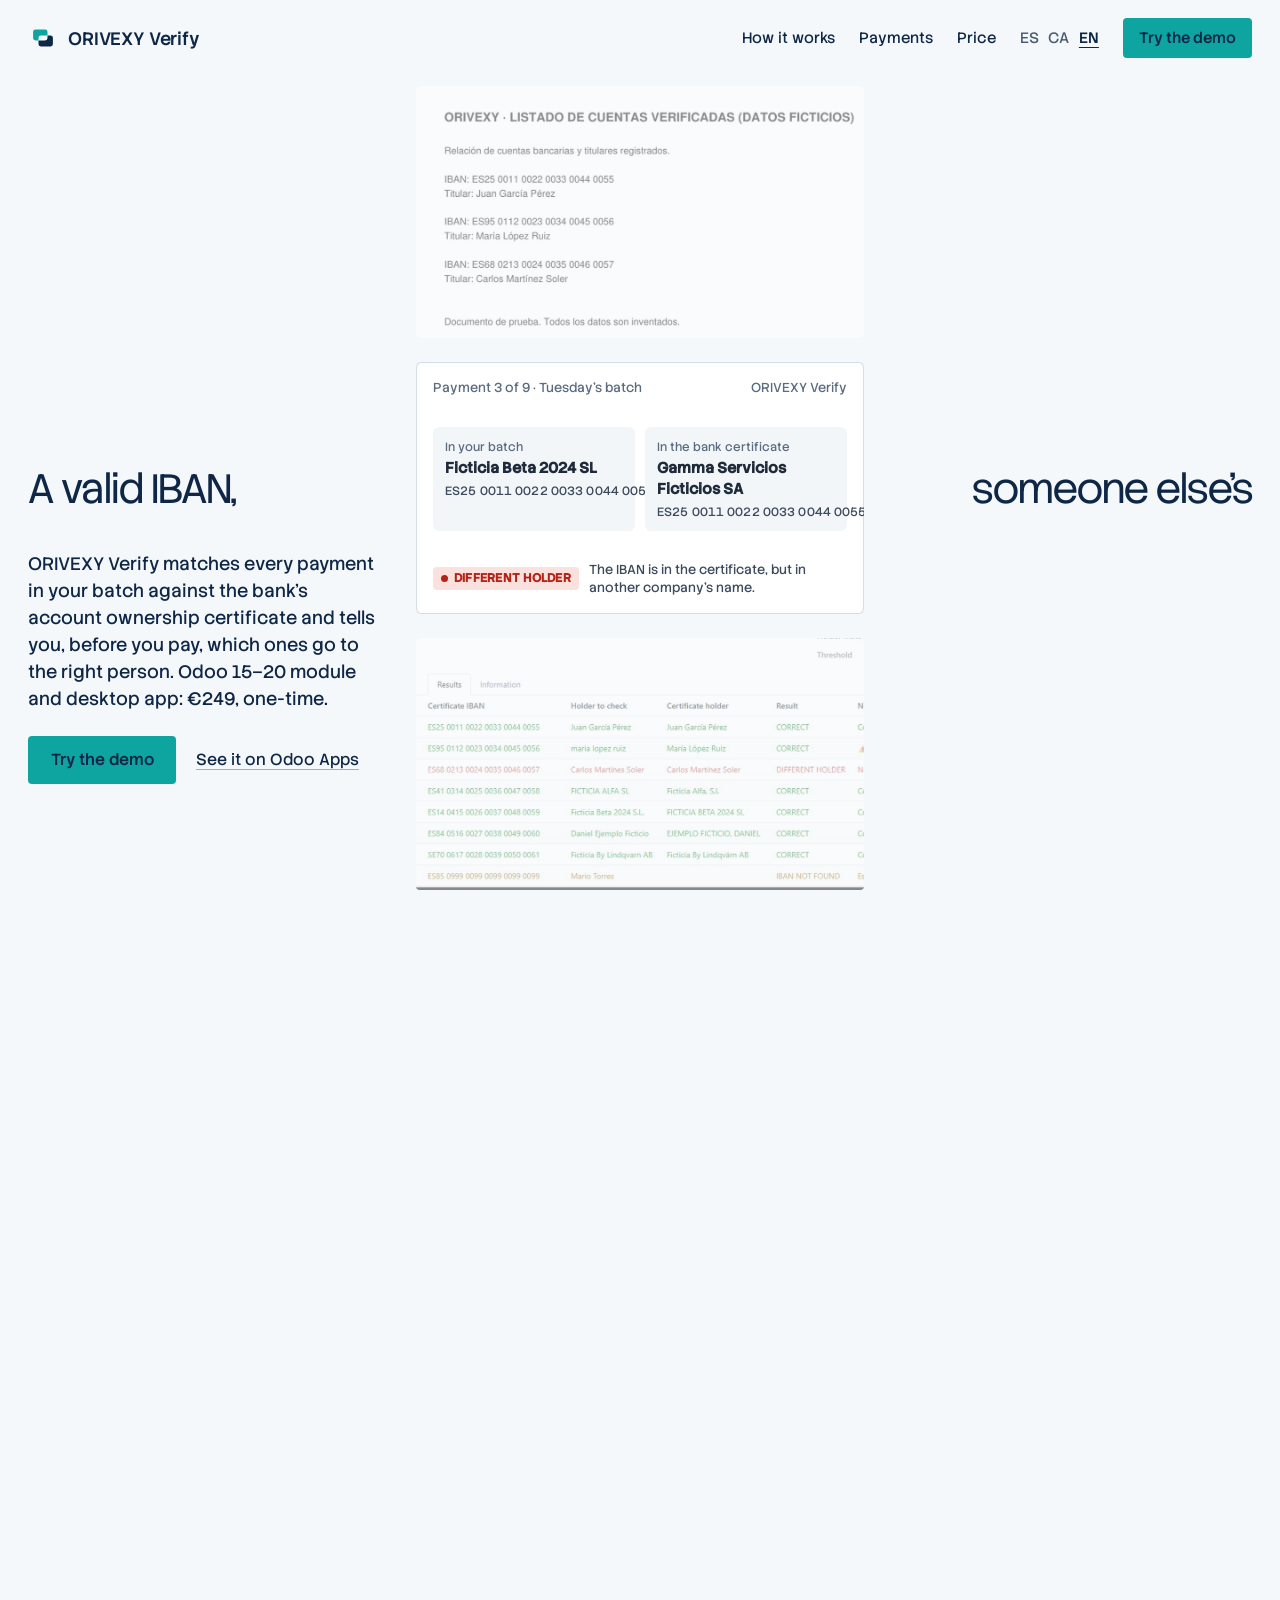
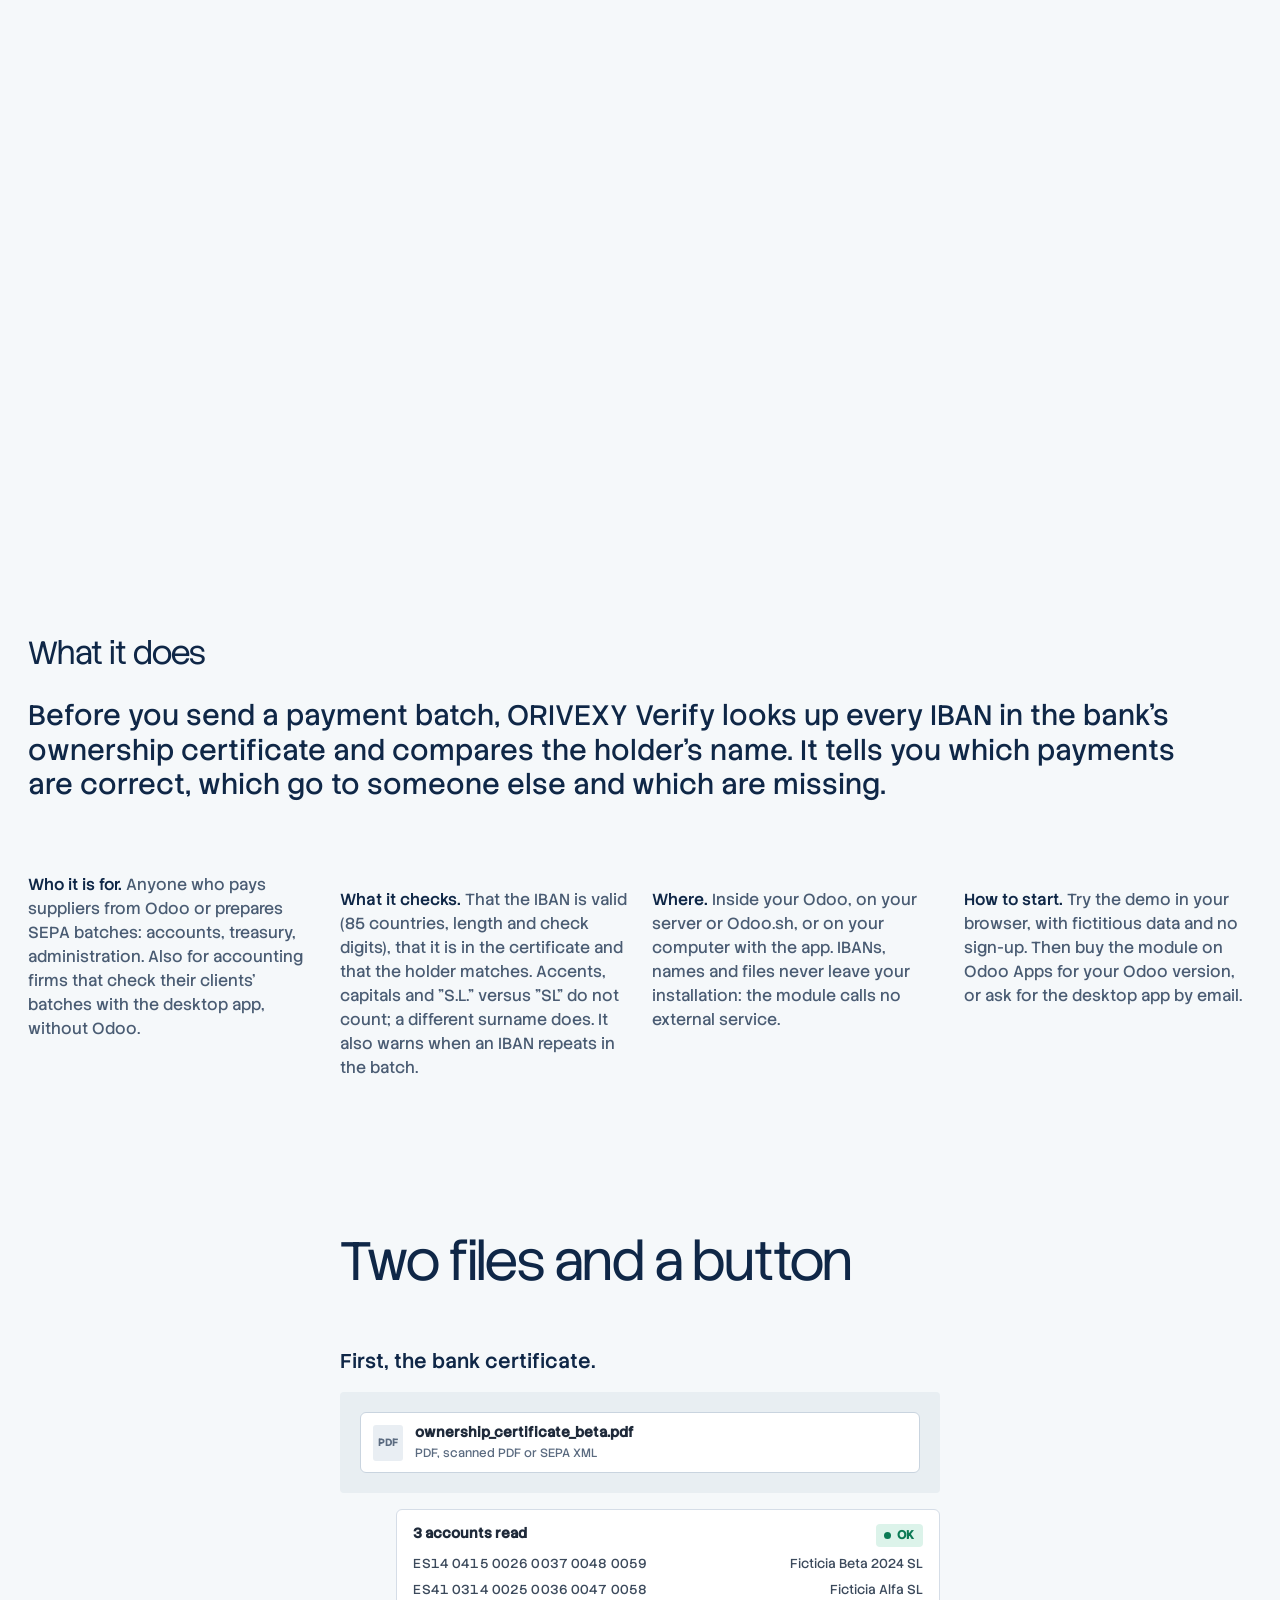
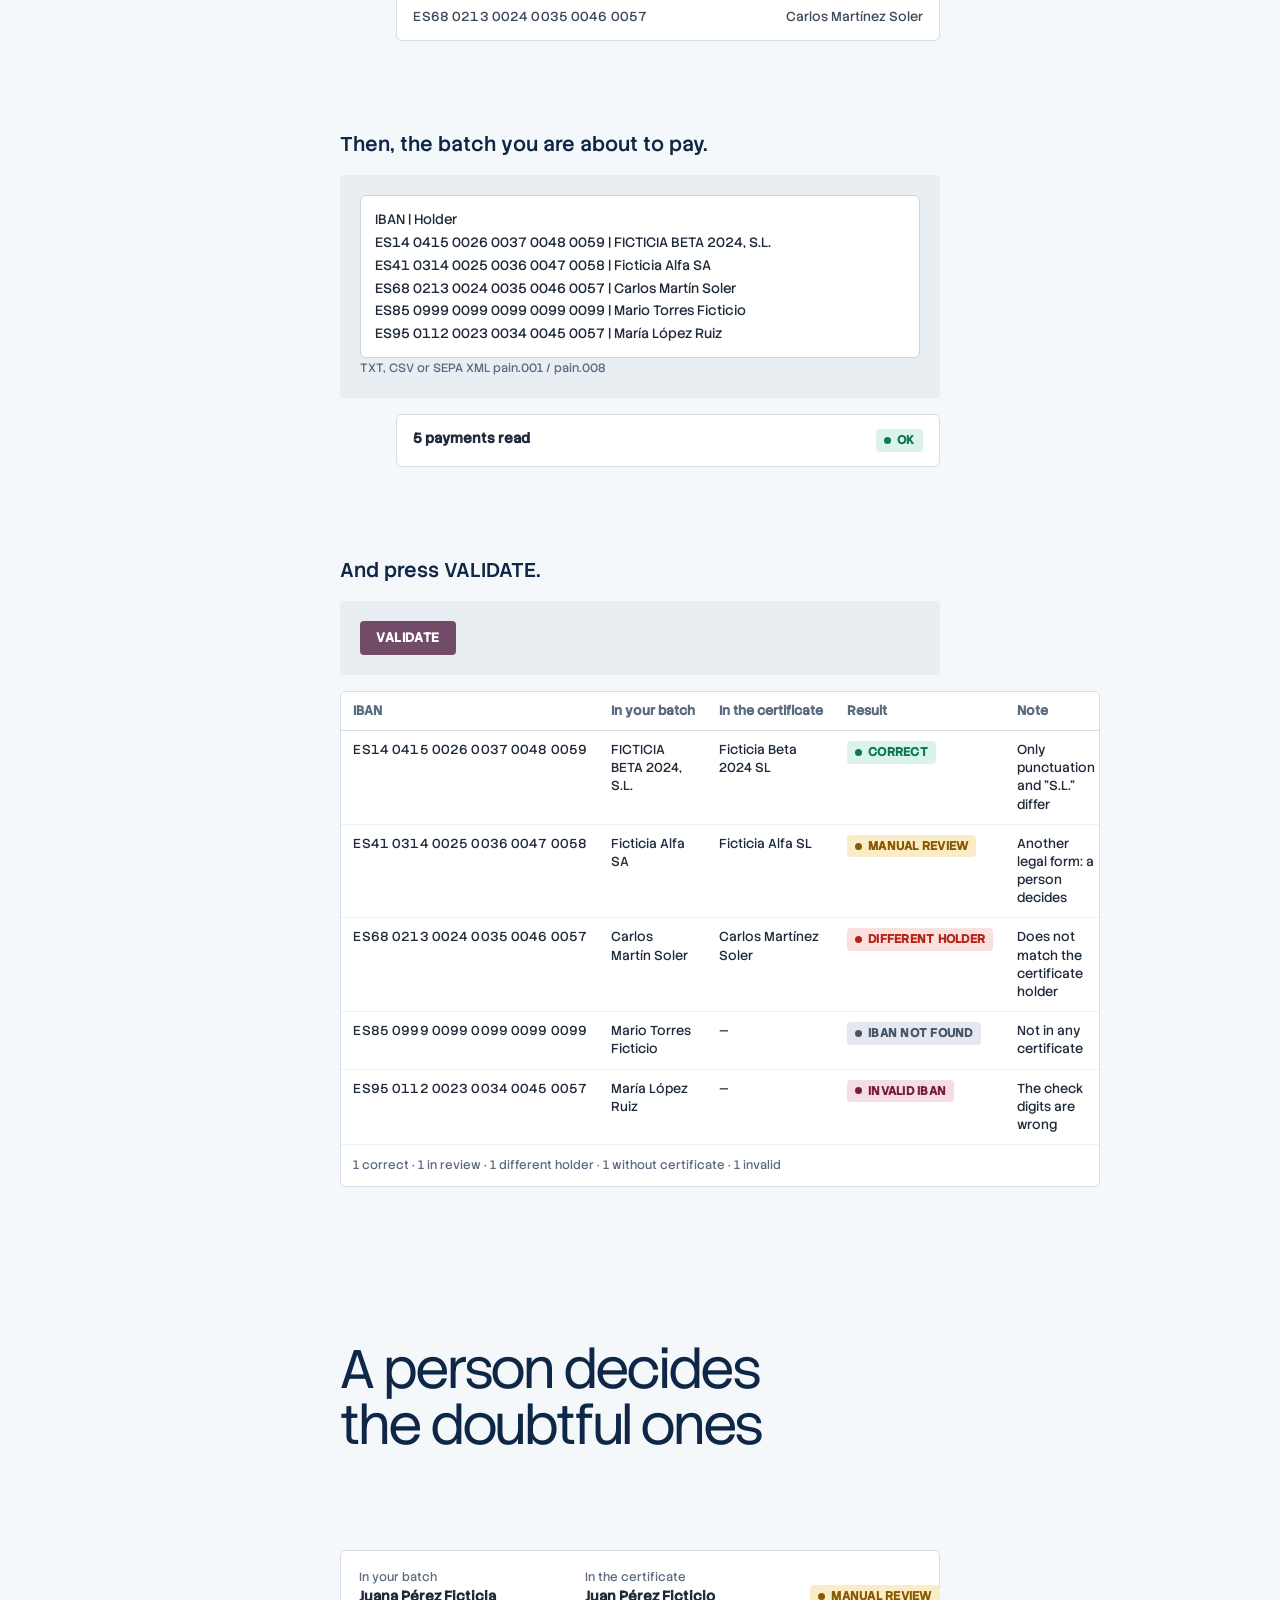
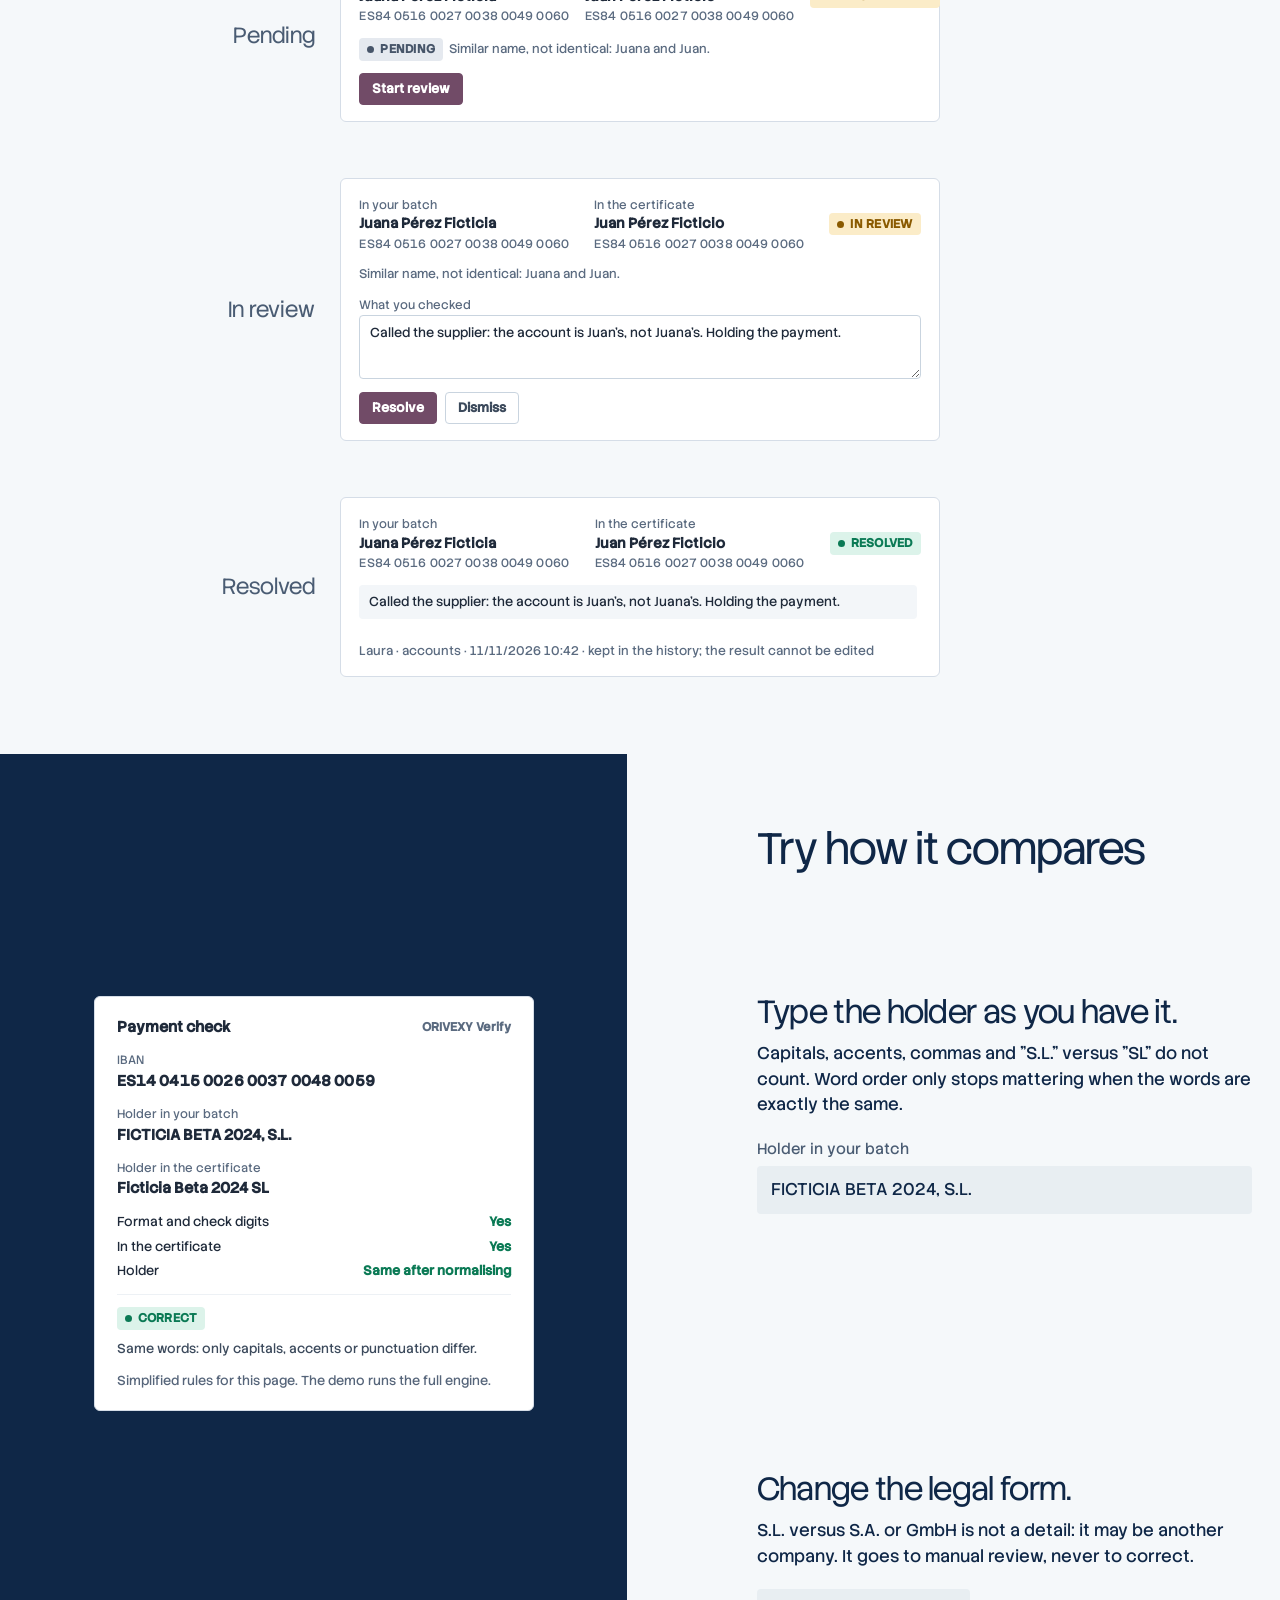
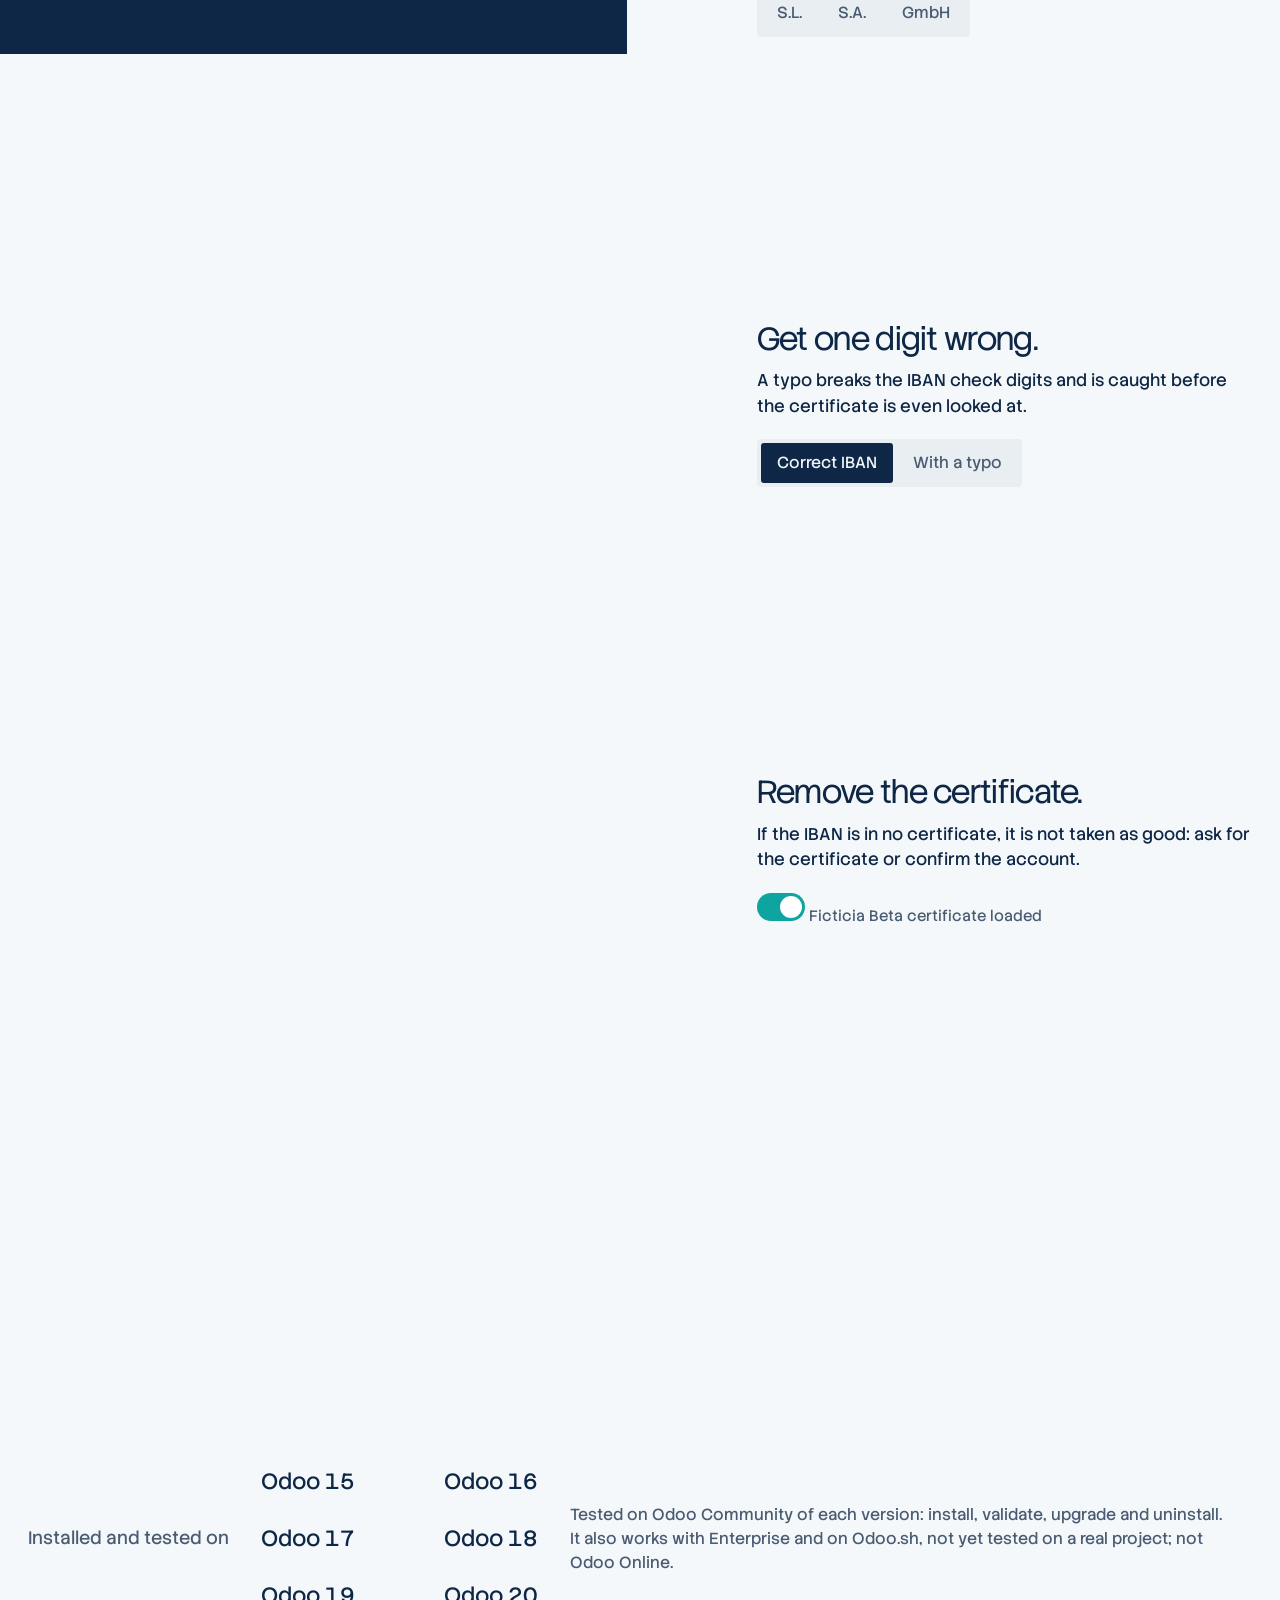
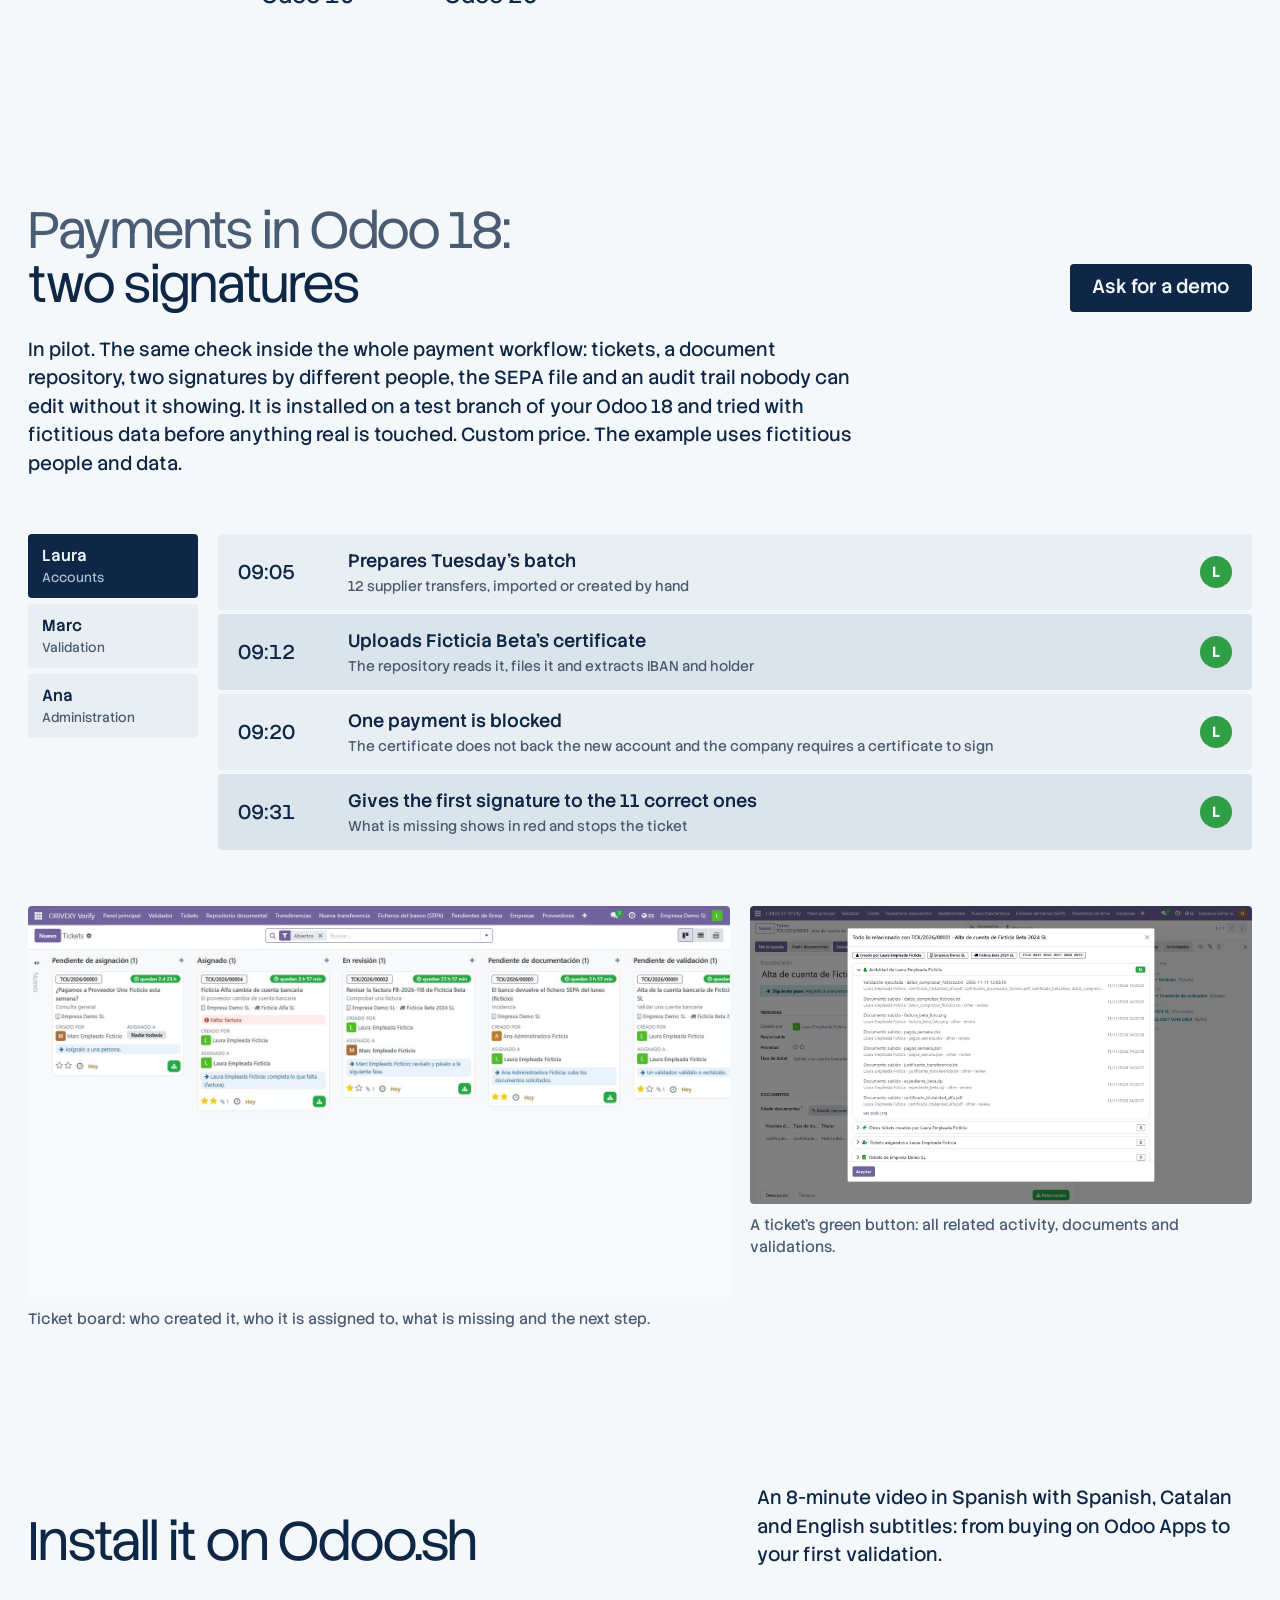
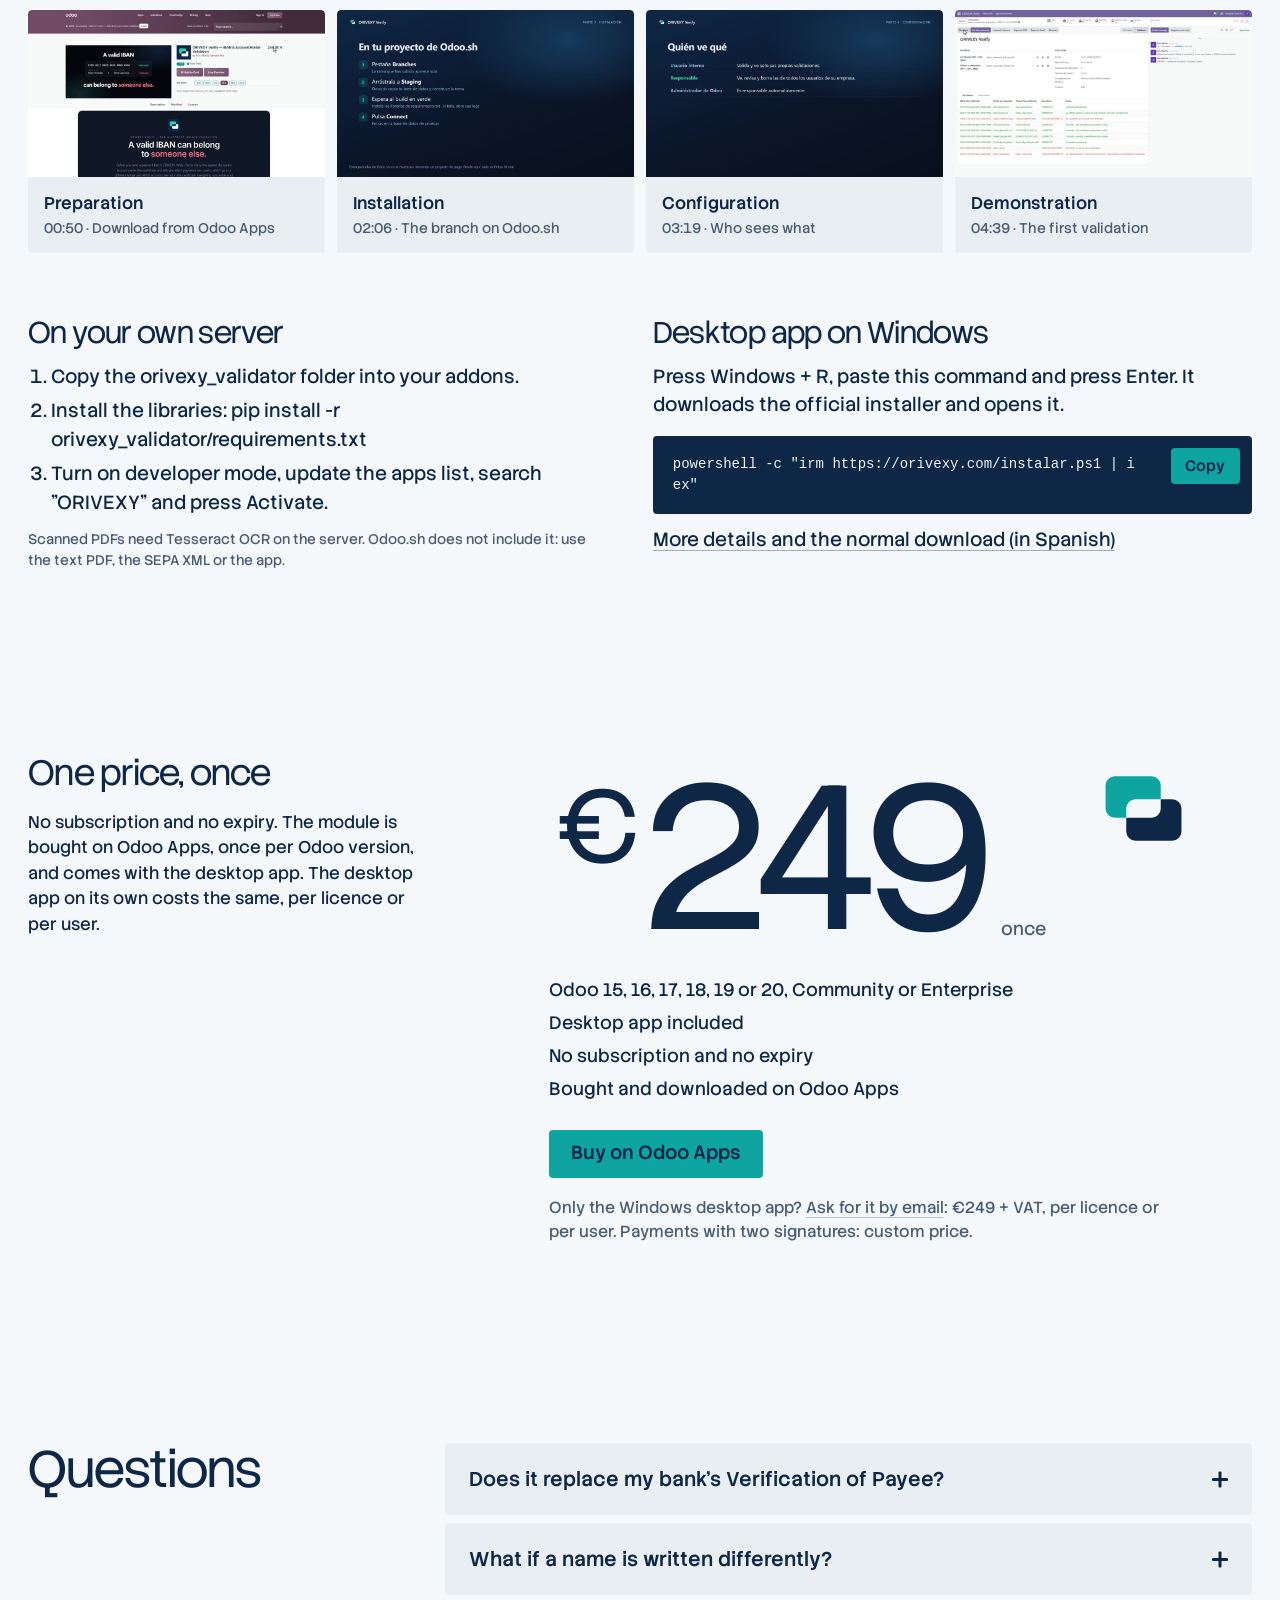
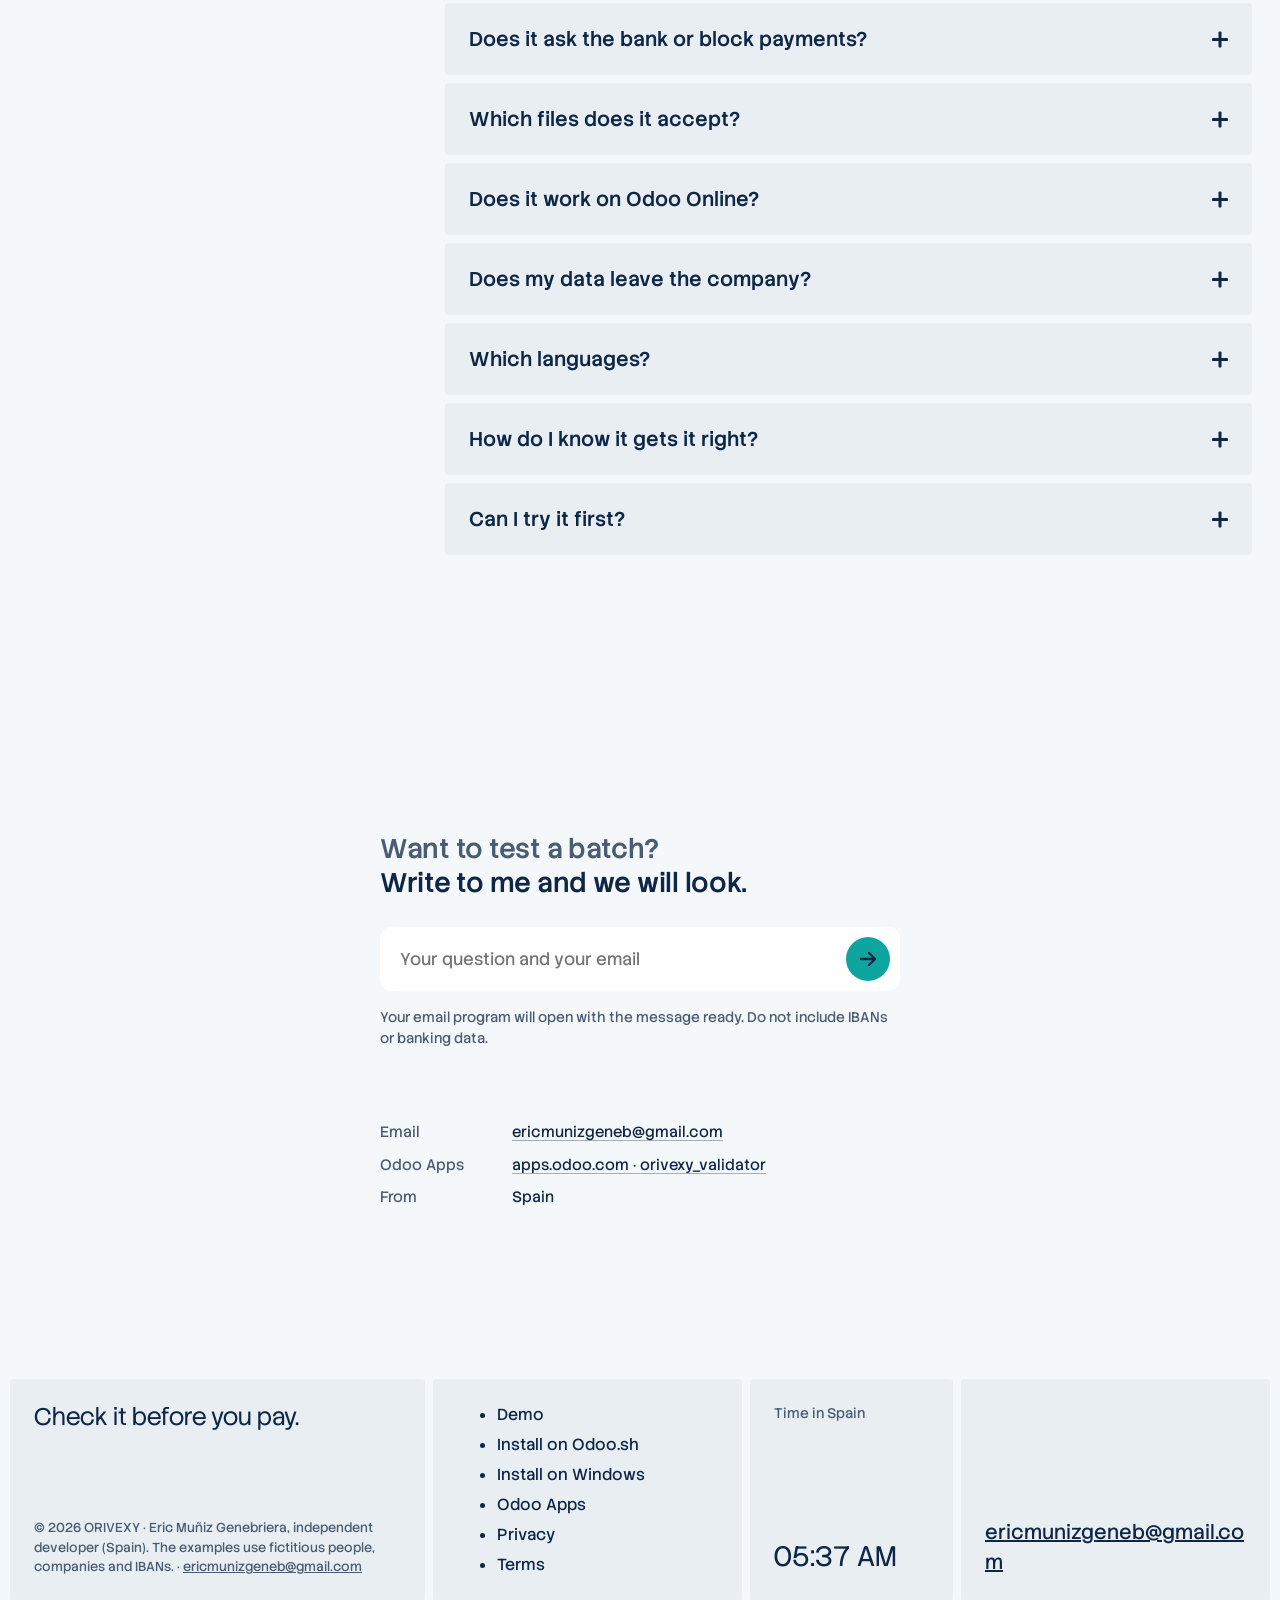
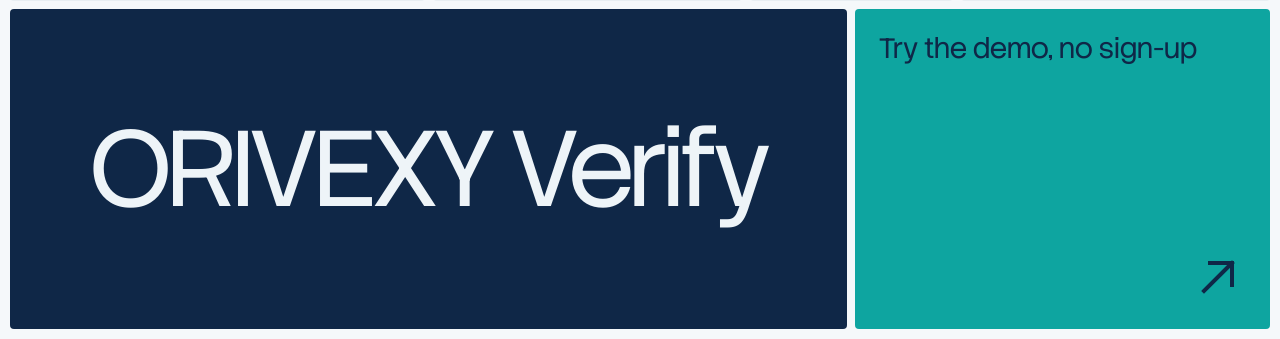
==== index.html @ 906e7199 "New ORIVEXY Verify website in English, Spanish and Catalan Landing page rebuilt from _src (python _s" ====
<!DOCTYPE html>
<html lang="en">
<head>
<meta charset="utf-8">
<meta name="viewport" content="width=device-width, initial-scale=1">
<title>ORIVEXY Verify · Check IBAN and account holder before you pay</title>
<meta name="description" content="Before you pay, ORIVEXY Verify matches every IBAN in your payment batch against the bank&#x27;s account ownership certificate and tells you which payments go to someone else. Odoo 15–20 module and desktop app. €249 one-time. Fully local.">
<link rel="canonical" href="https://orivexy.com/">
<link rel="alternate" hreflang="en" href="https://orivexy.com/">
<link rel="alternate" hreflang="es" href="https://orivexy.com/es/">
<link rel="alternate" hreflang="ca" href="https://orivexy.com/ca/">
<link rel="alternate" hreflang="x-default" href="https://orivexy.com/">
<meta property="og:type" content="website">
<meta property="og:locale" content="en_GB">
<meta property="og:title" content="ORIVEXY Verify · Check IBAN and account holder before you pay">
<meta property="og:description" content="Before you pay, ORIVEXY Verify matches every IBAN in your payment batch against the bank&#x27;s account ownership certificate and tells you which payments go to someone else. Odoo 15–20 module and desktop app. €249 one-time. Fully local.">
<meta property="og:image" content="https://orivexy.com/img/web-resultados-odoo.jpg">
<meta property="og:url" content="https://orivexy.com/">
<meta name="twitter:card" content="summary_large_image">
<meta name="theme-color" content="#0f2747">
<link rel="icon" href="img/web-simbolo.svg" type="image/svg+xml">
<link rel="preload" href="assets/fonts/stack-sans-text-latin.woff2" as="font" type="font/woff2" crossorigin>
<link rel="preload" href="assets/fonts/stack-sans-headline-latin.woff2" as="font" type="font/woff2" crossorigin>
<link rel="stylesheet" href="assets/web.css?v=bbdf2fa3">
<script>document.documentElement.classList.add('js')</script>
<script type="application/ld+json">{"@context": "https://schema.org", "@type": "SoftwareApplication", "name": "ORIVEXY Verify", "applicationCategory": "BusinessApplication", "operatingSystem": "Odoo 15–20; Windows", "description": "Before you pay, ORIVEXY Verify matches every IBAN in your payment batch against the bank's account ownership certificate and tells you which payments go to someone else. Odoo 15–20 module and desktop app. €249 one-time. Fully local.", "inLanguage": "en", "url": "https://orivexy.com/", "image": "https://orivexy.com/img/web-resultados-odoo.jpg", "author": {"@type": "Person", "name": "Eric Muñiz Genebriera"}, "offers": {"@type": "Offer", "price": "249.00", "priceCurrency": "EUR", "url": "https://apps.odoo.com/apps/modules/18.0/orivexy_validator", "availability": "https://schema.org/InStock"}}</script>
</head>
<body>
<main>
<section class="hero" aria-labelledby="titulo">
  <div class="hero__stage">
    <header class="top">
      <a class="brand" href="./"><img src="img/web-simbolo.svg" width="30" height="30" alt="">ORIVEXY Verify</a>
      <nav aria-label="How it works"><a class="link " href="#how">How it works</a><a class="link opt" href="#payments">Payments</a><a class="link opt2" href="#price">Price</a><span class="langs"><a href="es/" lang="es" hreflang="es">ES</a><a href="ca/" lang="ca" hreflang="ca">CA</a><a href="./" lang="en" hreflang="en" aria-current="page">EN</a></span><a class="button button--small" href="demo/">Try the demo</a></nav>
    </header>
    <div class="hero__body">
      <h1 class="hero__title" id="titulo"><span class="hero__a" data-rise>A valid IBAN,</span> <span class="hero__b" data-rise style="--d:2">someone else&#x27;s</span></h1>
      <div class="reel" role="group" aria-label="Four views of ORIVEXY Verify">
    <div class="reel__track">
    <div class="reel__frame is-far"><img src="img/web-reel-certificado.jpg" width="1008" height="567" alt="Fictitious account ownership certificate with three accounts"></div>
    <div class="reel__frame reel__frame--live" data-ui>
      <div class="ui-card result-frame">
        <div class="result-frame__top"><span>Payment 3 of 9 · Tuesday&#x27;s batch</span><span>ORIVEXY Verify</span></div>
        <div class="result-frame__pair">
          <div><span class="ui-label">In your batch</span><strong>Ficticia Beta 2024 SL</strong><span class="iban">ES25 0011 0022 0033 0044 0055</span></div>
          <div><span class="ui-label">In the bank certificate</span><strong>Gamma Servicios Ficticios SA</strong><span class="iban">ES25 0011 0022 0033 0044 0055</span></div>
        </div>
        <div class="result-frame__note"><span class="badge badge--other">DIFFERENT HOLDER</span><span>The IBAN is in the certificate, but in another company&#x27;s name.</span></div>
      </div>
    </div>
    <div class="reel__frame is-far"><img src="img/web-reel-odoo.jpg" width="1008" height="567" alt="Validation results in Odoo, with fictitious data"></div>
    <div class="reel__frame is-far"><img src="img/web-reel-escritorio.jpg" width="1008" height="567" alt="ORIVEXY Verify desktop app with the results of a fictitious batch"></div>
    <div class="reel__frame is-far"><video src="img/web-clip-validacion.mp4" poster="img/web-clip-validacion.jpg" muted loop playsinline preload="metadata" aria-label="A validation in Odoo, from the installation video"></video></div>
    </div>
  </div>
      <div class="hero__foot">
        <p class="hero__sub" data-rise style="--d:3">ORIVEXY Verify matches every payment in your batch against the bank&#x27;s account ownership certificate and tells you, before you pay, which ones go to the right person. Odoo 15–20 module and desktop app: €249, one-time.</p>
        <div class="hero__actions" data-rise style="--d:4"><a class="button" href="demo/">Try the demo</a><a class="link" href="https://apps.odoo.com/apps/modules/18.0/orivexy_validator">See it on Odoo Apps</a></div>
      </div>
    </div>
  </div>
</section>

<section class="wrap section" aria-labelledby="intro-t">
  <h2 class="intro__title" id="intro-t" data-reveal>What it does</h2>
  <div class="grid">
    <p class="intro__lead" data-reveal style="--d:1">Before you send a payment batch, ORIVEXY Verify looks up every IBAN in the bank&#x27;s ownership certificate and compares the holder&#x27;s name. It tells you which payments are correct, which go to someone else and which are missing.</p>
    <div class="intro__cols"><p data-reveal style="--d:2"><b>Who it is for.</b> Anyone who pays suppliers from Odoo or prepares SEPA batches: accounts, treasury, administration. Also for accounting firms that check their clients&#x27; batches with the desktop app, without Odoo.</p><p data-reveal style="--d:3"><b>What it checks.</b> That the IBAN is valid (85 countries, length and check digits), that it is in the certificate and that the holder matches. Accents, capitals and &quot;S.L.&quot; versus &quot;SL&quot; do not count; a different surname does. It also warns when an IBAN repeats in the batch.</p><p data-reveal style="--d:4"><b>Where.</b> Inside your Odoo, on your server or Odoo.sh, or on your computer with the app. IBANs, names and files never leave your installation: the module calls no external service.</p><p data-reveal style="--d:5"><b>How to start.</b> Try the demo in your browser, with fictitious data and no sign-up. Then buy the module on Odoo Apps for your Odoo version, or ask for the desktop app by email.</p></div>
  </div>
</section>

<section class="wrap section how" id="how" aria-labelledby="how-t">
  <div class="how__inner">
    <h2 class="head how__title" id="how-t" data-reveal>Two files and a button</h2>
    <div class="how__step" data-reveal>
      <p class="how__say">First, the bank certificate.</p>
      <div class="how__call" data-ui><div class="file-chip"><span class="file-chip__icon">PDF</span><span><strong>ownership_certificate_beta.pdf</strong><br><span class="ui-label">PDF, scanned PDF or SEPA XML</span></span></div></div>
      <div class="how__resp" data-ui><div class="ui-card read-list"><div class="read-list__head"><span>3 accounts read</span><span class="badge badge--ok">OK</span></div><div class="read-list__row"><span class="iban">ES14 0415 0026 0037 0048 0059</span><span>Ficticia Beta 2024 SL</span></div><div class="read-list__row"><span class="iban">ES41 0314 0025 0036 0047 0058</span><span>Ficticia Alfa SL</span></div><div class="read-list__row"><span class="iban">ES68 0213 0024 0035 0046 0057</span><span>Carlos Martínez Soler</span></div></div></div>
    </div>
    <div class="how__step" data-reveal>
      <p class="how__say">Then, the batch you are about to pay.</p>
      <div class="how__call" data-ui><pre class="batch-lines" aria-label="TXT, CSV or SEPA XML pain.001 / pain.008">IBAN | Holder
ES14 0415 0026 0037 0048 0059 | FICTICIA BETA 2024, S.L.
ES41 0314 0025 0036 0047 0058 | Ficticia Alfa SA
ES68 0213 0024 0035 0046 0057 | Carlos Martín Soler
ES85 0999 0099 0099 0099 0099 | Mario Torres Ficticio
ES95 0112 0023 0034 0045 0057 | María López Ruiz</pre><span class="ui-label">TXT, CSV or SEPA XML pain.001 / pain.008</span></div>
      <div class="how__resp" data-ui><div class="ui-card read-list"><div class="read-list__head"><span>5 payments read</span><span class="badge badge--ok">OK</span></div></div></div>
    </div>
    <div class="how__step how__step--wide" data-reveal>
      <p class="how__say">And press VALIDATE.</p>
      <div class="how__call" data-ui><span class="validate-btn">VALIDATE</span></div>
      <div class="how__resp" data-ui><div class="ui-card results"><table><thead><tr><th scope="col">IBAN</th><th scope="col">In your batch</th><th scope="col">In the certificate</th><th scope="col">Result</th><th scope="col">Note</th></tr></thead><tbody><tr><td class="iban">ES14 0415 0026 0037 0048 0059</td><td>FICTICIA BETA 2024, S.L.</td><td>Ficticia Beta 2024 SL</td><td><span class="badge badge--ok">CORRECT</span></td><td>Only punctuation and &quot;S.L.&quot; differ</td></tr><tr><td class="iban">ES41 0314 0025 0036 0047 0058</td><td>Ficticia Alfa SA</td><td>Ficticia Alfa SL</td><td><span class="badge badge--review">MANUAL REVIEW</span></td><td>Another legal form: a person decides</td></tr><tr><td class="iban">ES68 0213 0024 0035 0046 0057</td><td>Carlos Martín Soler</td><td>Carlos Martínez Soler</td><td><span class="badge badge--other">DIFFERENT HOLDER</span></td><td>Does not match the certificate holder</td></tr><tr><td class="iban">ES85 0999 0099 0099 0099 0099</td><td>Mario Torres Ficticio</td><td>—</td><td><span class="badge badge--missing">IBAN NOT FOUND</span></td><td>Not in any certificate</td></tr><tr><td class="iban">ES95 0112 0023 0034 0045 0057</td><td>María López Ruiz</td><td>—</td><td><span class="badge badge--invalid">INVALID IBAN</span></td><td>The check digits are wrong</td></tr></tbody></table><div class="results__counts ui-label">1 correct · 1 in review · 1 different holder · 1 without certificate · 1 invalid</div></div></div>
    </div>
  </div>
</section>

<section class="wrap section grid" aria-labelledby="states-t">
  <h2 class="head states__title" id="states-t" data-reveal>A person decides the doubtful ones</h2>
  
    <div class="states__row" data-reveal>
      <p class="states__word">Pending</p>
      <div class="states__copy" data-ui><div class="ui-card review-row">
        <div class="review-row__main"><div><span class="ui-label">In your batch</span><strong>Juana Pérez Ficticia</strong><span class="iban ui-label">ES84 0516 0027 0038 0049 0060</span></div><div><span class="ui-label">In the certificate</span><strong>Juan Pérez Ficticio</strong><span class="iban ui-label">ES84 0516 0027 0038 0049 0060</span></div><span><span class="badge badge--review">MANUAL REVIEW</span></span></div>
        <p class="review-row__log"><span class="badge badge--missing">PENDING</span> &nbsp;Similar name, not identical: Juana and Juan.</p>
        <div class="review-row__actions"><span class="ui-btn" aria-hidden="true">Start review</span></div>
      </div></div>
    </div>
    <div class="states__row" data-reveal data-review-live>
      <p class="states__word">In review</p>
      <div class="states__copy" data-ui><div class="ui-card review-row">
        <div class="review-row__main"><div><span class="ui-label">In your batch</span><strong>Juana Pérez Ficticia</strong><span class="iban ui-label">ES84 0516 0027 0038 0049 0060</span></div><div><span class="ui-label">In the certificate</span><strong>Juan Pérez Ficticio</strong><span class="iban ui-label">ES84 0516 0027 0038 0049 0060</span></div><span data-review-status class="badge badge--review">IN REVIEW</span></div>
        <p class="review-row__log">Similar name, not identical: Juana and Juan.</p>
        <div data-review-actions>
          <label class="ui-label" for="review-note">What you checked</label>
          <textarea id="review-note" rows="2">Called the supplier: the account is Juan&#x27;s, not Juana&#x27;s. Holding the payment.</textarea>
          <div class="review-row__actions" style="margin-top:8px"><button type="button" class="ui-btn" data-resolve>Resolve</button><button type="button" class="ui-btn ui-btn--ghost">Dismiss</button><span class="review-row__log" data-review-msg role="status"></span></div>
        </div>
      </div></div>
    </div>
    <div class="states__row" data-reveal id="review-done">
      <p class="states__word">Resolved</p>
      <div class="states__copy" data-ui><div class="ui-card review-row">
        <div class="review-row__main"><div><span class="ui-label">In your batch</span><strong>Juana Pérez Ficticia</strong><span class="iban ui-label">ES84 0516 0027 0038 0049 0060</span></div><div><span class="ui-label">In the certificate</span><strong>Juan Pérez Ficticio</strong><span class="iban ui-label">ES84 0516 0027 0038 0049 0060</span></div><span><span class="badge badge--ok">RESOLVED</span></span></div>
        <p class="review-row__note">Called the supplier: the account is Juan&#x27;s, not Juana&#x27;s. Holding the payment.</p>
        <p class="review-row__log">Laura · accounts · 11/11/2026 10:42 · kept in the history; the result cannot be edited</p>
      </div></div>
    </div>
</section>

<section class="wrap lab" data-lab aria-labelledby="lab-t">
  <h2 class="lab__title" id="lab-t" data-reveal>Try how it compares</h2>
  <div class="lab__field"><div class="ui-card check" data-ui aria-live="polite">
        <div class="check__head"><span>Payment check</span><span class="ui-label">ORIVEXY Verify</span></div>
        <div class="check__row"><span class="ui-label">IBAN</span><strong class="iban" data-out="iban">ES14 0415 0026 0037 0048 0059</strong></div>
        <div class="check__row"><span class="ui-label">Holder in your batch</span><strong data-out="mine">FICTICIA BETA 2024, S.L.</strong></div>
        <div class="check__row"><span class="ui-label">Holder in the certificate</span><strong data-out="cert">Ficticia Beta 2024 SL</strong></div>
        <ul class="check__list">
          <li><span>Format and check digits</span><span data-out="c-format" class="yes">Yes</span></li>
          <li><span>In the certificate</span><span data-out="c-in" class="yes">Yes</span></li>
          <li><span>Holder</span><span data-out="c-holder" class="yes">Same after normalising</span></li>
        </ul>
        <div class="check__verdict"><span data-out="badge" class="badge badge--ok">CORRECT</span><span class="check__why" data-out="why">Same words: only capitals, accents or punctuation differ.</span></div>
        <p class="check__foot">Simplified rules for this page. The demo runs the full engine.</p>
      </div></div>
  <div class="lab__text">
    <div class="lab__block" data-reveal><h3>Type the holder as you have it.</h3><p>Capitals, accents, commas and &quot;S.L.&quot; versus &quot;SL&quot; do not count. Word order only stops mattering when the words are exactly the same.</p><div class="lab__control"><label for="lab-holder">Holder in your batch</label><input class="field" id="lab-holder" value="FICTICIA BETA 2024, S.L." autocomplete="off" spellcheck="false"></div></div><div class="lab__block" data-reveal><h3>Change the legal form.</h3><p>S.L. versus S.A. or GmbH is not a detail: it may be another company. It goes to manual review, never to correct.</p><div class="lab__control"><div class="seg" role="group" aria-label="Change the legal form."><button type="button" data-legal="S.L." aria-pressed="false">S.L.</button><button type="button" data-legal="S.A." aria-pressed="false">S.A.</button><button type="button" data-legal="GmbH" aria-pressed="false">GmbH</button></div></div></div><div class="lab__block" data-reveal><h3>Get one digit wrong.</h3><p>A typo breaks the IBAN check digits and is caught before the certificate is even looked at.</p><div class="lab__control"><div class="seg" role="group" aria-label="Get one digit wrong."><button type="button" data-typo="0" aria-pressed="true">Correct IBAN</button><button type="button" data-typo="1" aria-pressed="false">With a typo</button></div></div></div><div class="lab__block" data-reveal><h3>Remove the certificate.</h3><p>If the IBAN is in no certificate, it is not taken as good: ask for the certificate or confirm the account.</p><div class="lab__control"><label class="switch"><input type="checkbox" id="lab-cert" checked> Ficticia Beta certificate loaded</label></div></div>
  </div>
</section>

<section class="wrap proof" aria-labelledby="proof-t">
  <h2 id="proof-t">Installed and tested on</h2>
  <ul><li><a class="link" href="https://apps.odoo.com/apps/modules/15.0/orivexy_validator">Odoo 15</a></li><li><a class="link" href="https://apps.odoo.com/apps/modules/16.0/orivexy_validator">Odoo 16</a></li><li><a class="link" href="https://apps.odoo.com/apps/modules/17.0/orivexy_validator">Odoo 17</a></li><li><a class="link" href="https://apps.odoo.com/apps/modules/18.0/orivexy_validator">Odoo 18</a></li><li><a class="link" href="https://apps.odoo.com/apps/modules/19.0/orivexy_validator">Odoo 19</a></li><li><a class="link" href="https://apps.odoo.com/apps/modules/20.0/orivexy_validator">Odoo 20</a></li></ul>
  <p class="proof__note">Tested on Odoo Community of each version: install, validate, upgrade and uninstall. It also works with Enterprise and on Odoo.sh, not yet tested on a real project; not Odoo Online.</p>
</section>

<section class="wrap section" id="payments" aria-labelledby="pay-t">
  <div class="pay__head">
    <h2 class="pay__title" id="pay-t" data-reveal><span class="soft">Payments in Odoo 18:</span><span>two signatures</span></h2>
    <a class="button button--ink" href="mailto:ericmunizgeneb@gmail.com?subject=Ask%20for%20a%20demo%20%C2%B7%20ORIVEXY%20Verify" data-reveal>Ask for a demo</a>
  </div>
  <p class="pay__intro" data-reveal>In pilot. The same check inside the whole payment workflow: tickets, a document repository, two signatures by different people, the SEPA file and an audit trail nobody can edit without it showing. It is installed on a test branch of your Odoo 18 and tried with fictitious data before anything real is touched. Custom price. The example uses fictitious people and data.</p>
  <div class="pay__body">
    <div class="pay__tabs" role="tablist" aria-label="two signatures" aria-orientation="vertical"><button class="pay__tab" role="tab" id="tab-l" aria-controls="panel-l" aria-selected="true" tabindex="0"><b>Laura</b><span>Accounts</span></button><button class="pay__tab" role="tab" id="tab-m" aria-controls="panel-m" aria-selected="false" tabindex="-1"><b>Marc</b><span>Validation</span></button><button class="pay__tab" role="tab" id="tab-a" aria-controls="panel-a" aria-selected="false" tabindex="-1"><b>Ana</b><span>Administration</span></button></div>
    <div><ol class="pay__bands" role="tabpanel" id="panel-l" aria-labelledby="tab-l"><li class="pay__band"><span class="pay__time">09:05</span><span class="pay__what"><b>Prepares Tuesday&#x27;s batch</b><span>12 supplier transfers, imported or created by hand</span></span><span class="avatar avatar--l" aria-hidden="true">L</span></li><li class="pay__band"><span class="pay__time">09:12</span><span class="pay__what"><b>Uploads Ficticia Beta&#x27;s certificate</b><span>The repository reads it, files it and extracts IBAN and holder</span></span><span class="avatar avatar--l" aria-hidden="true">L</span></li><li class="pay__band"><span class="pay__time">09:20</span><span class="pay__what"><b>One payment is blocked</b><span>The certificate does not back the new account and the company requires a certificate to sign</span></span><span class="avatar avatar--l" aria-hidden="true">L</span></li><li class="pay__band"><span class="pay__time">09:31</span><span class="pay__what"><b>Gives the first signature to the 11 correct ones</b><span>What is missing shows in red and stops the ticket</span></span><span class="avatar avatar--l" aria-hidden="true">L</span></li></ol><ol class="pay__bands" role="tabpanel" id="panel-m" aria-labelledby="tab-m" hidden><li class="pay__band"><span class="pay__time">10:02</span><span class="pay__what"><b>Opens the blocked payment&#x27;s ticket</b><span>The green button gathers the supplier&#x27;s documents, tickets and validations</span></span><span class="avatar avatar--m" aria-hidden="true">M</span></li><li class="pay__band"><span class="pay__time">10:10</span><span class="pay__what"><b>Rejects the account change</b><span>An email asked to pay into another bank; the reason is recorded</span></span><span class="avatar avatar--m" aria-hidden="true">M</span></li><li class="pay__band"><span class="pay__time">10:15</span><span class="pay__what"><b>Validates Ficticia Beta&#x27;s certificate</b><span>Only a validator or an administrator can validate or reject documents</span></span><span class="avatar avatar--m" aria-hidden="true">M</span></li></ol><ol class="pay__bands" role="tabpanel" id="panel-a" aria-labelledby="tab-a" hidden><li class="pay__band"><span class="pay__time">11:40</span><span class="pay__what"><b>Gives the second signature</b><span>It must be someone else: whoever signed first cannot sign twice</span></span><span class="avatar avatar--a" aria-hidden="true">A</span></li><li class="pay__band"><span class="pay__time">11:45</span><span class="pay__what"><b>Generates the SEPA file</b><span>Only with what was approved; if someone changes an amount, the signatures stop counting</span></span><span class="avatar avatar--a" aria-hidden="true">A</span></li><li class="pay__band"><span class="pay__time">12:00</span><span class="pay__what"><b>Reviews the audit trail</b><span>Who did what and when, before and after; nobody can edit it without it showing</span></span><span class="avatar avatar--a" aria-hidden="true">A</span></li></ol></div>
  </div>
  <div class="pay__shots">
    <figure data-reveal><img src="img/web-pagos-tablero.jpg" width="1600" height="894" loading="lazy" alt="Payment ticket board in Odoo, with fictitious data"><figcaption>Ticket board: who created it, who it is assigned to, what is missing and the next step.</figcaption></figure>
    <figure data-reveal style="--d:1"><img src="img/web-pagos-relacionado.jpg" width="1600" height="950" loading="lazy" alt="Panel with everything related to a ticket, with fictitious data"><figcaption>A ticket&#x27;s green button: all related activity, documents and validations.</figcaption></figure>
  </div>
</section>

<section class="wrap section" aria-labelledby="inst-t">
  <div class="inst__head">
    <h2 class="head" id="inst-t" data-reveal>Install it on Odoo.sh</h2>
    <p data-reveal style="--d:1">An 8-minute video in Spanish with Spanish, Catalan and English subtitles: from buying on Odoo Apps to your first validation.</p>
  </div>
  <div class="inst__tiles"><a class="inst__tile" href="odoo-sh/" data-reveal style="--d:0"><div class="inst__pic"><img src="img/web-instalar-1.jpg" width="960" height="540" loading="lazy" alt="Still from the installation video: Preparation · Download from Odoo Apps"></div><div class="inst__strip"><b>Preparation</b><span>00:50 · Download from Odoo Apps</span></div></a><a class="inst__tile" href="odoo-sh/" data-reveal style="--d:1"><div class="inst__pic"><img src="img/web-instalar-2.jpg" width="960" height="540" loading="lazy" alt="Still from the installation video: Installation · The branch on Odoo.sh"></div><div class="inst__strip"><b>Installation</b><span>02:06 · The branch on Odoo.sh</span></div></a><a class="inst__tile" href="odoo-sh/" data-reveal style="--d:2"><div class="inst__pic"><img src="img/web-instalar-3.jpg" width="960" height="540" loading="lazy" alt="Still from the installation video: Configuration · Who sees what"></div><div class="inst__strip"><b>Configuration</b><span>03:19 · Who sees what</span></div></a><a class="inst__tile" href="odoo-sh/" data-reveal style="--d:3"><div class="inst__pic"><img src="img/web-instalar-4.jpg" width="960" height="540" loading="lazy" alt="Still from the installation video: Demonstration · The first validation"></div><div class="inst__strip"><b>Demonstration</b><span>04:39 · The first validation</span></div></a></div>
  <div class="inst__more">
    <div data-reveal><h3>On your own server</h3><ol><li>Copy the orivexy_validator folder into your addons.</li><li>Install the libraries: pip install -r orivexy_validator/requirements.txt</li><li>Turn on developer mode, update the apps list, search &quot;ORIVEXY&quot; and press Activate.</li></ol><p class="small muted" style="margin-top:12px">Scanned PDFs need Tesseract OCR on the server. Odoo.sh does not include it: use the text PDF, the SEPA XML or the app.</p></div>
    <div data-reveal style="--d:1"><h3>Desktop app on Windows</h3><p>Press Windows + R, paste this command and press Enter. It downloads the official installer and opens it.</p>
      <div class="code"><pre><code id="cmd">powershell -c "irm https://orivexy.com/instalar.ps1 | iex"</code></pre><button type="button" data-copy="cmd">Copy</button></div>
      <p style="margin-top:12px"><a class="link" href="instalar.html">More details and the normal download (in Spanish)</a></p></div>
  </div>
</section>

<section class="wrap price" id="price" aria-labelledby="price-t">
  <div class="price__text">
    <h2 id="price-t">One price, once</h2>
    <p>No subscription and no expiry. The module is bought on Odoo Apps, once per Odoo version, and comes with the desktop app. The desktop app on its own costs the same, per licence or per user.</p>
  </div>
  <div class="price__fig">
    <p class="price__num nums"><span class="price__cur">€</span><span>249</span><span class="price__per">once</span></p>
    <img class="price__mark" src="img/web-simbolo.svg" width="100" height="100" alt="">
    <ul class="price__list"><li>Odoo 15, 16, 17, 18, 19 or 20, Community or Enterprise</li><li>Desktop app included</li><li>No subscription and no expiry</li><li>Bought and downloaded on Odoo Apps</li></ul>
    <div class="price__actions"><a class="button" href="https://apps.odoo.com/apps/modules/18.0/orivexy_validator">Buy on Odoo Apps</a></div>
    <p class="price__alt">Only the Windows desktop app? <a class="link" href="mailto:ericmunizgeneb@gmail.com?subject=ORIVEXY%20Verify%20desktop%20app%20licence">Ask for it by email</a>: €249 + VAT, per licence or per user. Payments with two signatures: custom price.</p>
  </div>
</section>

<section class="wrap section faq" aria-labelledby="faq-t">
  <h2 class="faq__title" id="faq-t">Questions</h2>
  <div class="faq__list"><details name="faq"><summary>Does it replace my bank&#x27;s Verification of Payee?</summary><p>No, it complements it. Since 9 October 2025 euro-area banks must check name and IBAN on euro transfers, but for batch payments a business may opt out of that check. ORIVEXY checks the whole batch before you send it, against the ownership certificate issued by your supplier&#x27;s bank, and keeps a record of what was checked and who decided.</p></details><details name="faq"><summary>What if a name is written differently?</summary><p>Accents, capitals, punctuation and &quot;S.L.&quot; versus &quot;SL&quot; do not count. Word order is ignored only when exactly the same words appear. A different or missing surname is flagged, and doubtful cases go to manual review.</p></details><details name="faq"><summary>Does it ask the bank or block payments?</summary><p>No. It compares your batch with the certificate you provide. It does not query the bank, does not prove that an account exists or is active, nor that the certificate is genuine. The verification module does not block payments: it tells you which ones to review.</p></details><details name="faq"><summary>Which files does it accept?</summary><p>Certificates: text PDF, scanned PDF (with OCR) and SEPA XML. Batches: TXT, CSV, TSV, DAT and SEPA XML pain.001 or pain.008. PDFs up to 64 MB; batches and XML up to 24 MB. In Odoo, results export to PDF, CSV and Excel with IBANs masked; the desktop app exports CSV and Excel.</p></details><details name="faq"><summary>Does it work on Odoo Online?</summary><p>No, because it needs its own Python libraries. It works on Odoo 15, 16, 17, 18, 19 and 20, Community and Enterprise, on your server or on Odoo.sh.</p></details><details name="faq"><summary>Does my data leave the company?</summary><p>No. Everything is processed on your Odoo server or your computer; the module makes no external calls. The desktop app only connects to activate or check the licence (your email) and to look for updates on GitHub; it never sends IBANs, names or files.</p></details><details name="faq"><summary>Which languages?</summary><p>The module and the desktop app are in English, Spanish and Catalan; the module&#x27;s result notes are in Spanish. It reads certificates in 9 languages and validates IBANs of the 85 countries that use them.</p></details><details name="faq"><summary>How do I know it gets it right?</summary><p>Version 0.1.13 was measured on 2,000 synthetic pairs of look-alike names: no false &quot;correct&quot;. The published version passes more than 750 automated tests. Even so, always confirm before you pay.</p></details><details name="faq"><summary>Can I try it first?</summary><p>Yes: the demo runs in your browser with fictitious data, no sign-up. If you want to try it with your own files, write to me and we will test it together on your computer; do not send banking data by email.</p></details></div>
</section>

<section class="wrap contact" aria-labelledby="contact-t">
  <div class="contact__inner">
    <h2 id="contact-t" data-reveal><span class="soft">Want to test a batch?</span>Write to me and we will look.</h2>
    <form data-contact data-reveal style="--d:1">
      <label class="sr-only" for="contact-q">Your question and your email</label>
      <input id="contact-q" name="q" placeholder="Your question and your email" autocomplete="off">
      <button type="submit" aria-label="Send by email"><svg width="20" height="20" viewBox="0 0 20 20" aria-hidden="true"><path d="M3 10h13M11 4l6 6-6 6" fill="none" stroke="currentColor" stroke-width="2.4" stroke-linecap="round" stroke-linejoin="round"/></svg></button>
    </form>
    <p class="contact__hint">Your email program will open with the message ready. Do not include IBANs or banking data.</p>
    <dl><div><dt>Email</dt><dd><a class="link" href="mailto:ericmunizgeneb@gmail.com">ericmunizgeneb@gmail.com</a></dd></div><div><dt>Odoo Apps</dt><dd><a class="link" href="https://apps.odoo.com/apps/modules/18.0/orivexy_validator">apps.odoo.com · orivexy_validator</a></dd></div><div><dt>From</dt><dd>Spain</dd></div></dl>
  </div>
</section>
</main>

<footer class="foot">
  <div class="tile tile--say"><p>Check it before you pay.</p><p class="foot__legal">© 2026 ORIVEXY · Eric Muñiz Genebriera, independent developer (Spain). The examples use fictitious people, companies and IBANs. · <a href="mailto:ericmunizgeneb@gmail.com">ericmunizgeneb@gmail.com</a></p></div>
  <nav class="tile tile--nav" aria-label="ORIVEXY Verify"><ul><li><a href="demo/">Demo</a></li><li><a href="odoo-sh/">Install on Odoo.sh</a></li><li><a href="instalar.html">Install on Windows</a></li><li><a href="https://apps.odoo.com/apps/modules/18.0/orivexy_validator">Odoo Apps</a></li><li><a href="privacy.html">Privacy</a></li><li><a href="terms.html">Terms</a></li></ul></nav>
  <div class="tile tile--time"><span class="small muted">Time in Spain</span><strong data-clock></strong></div>
  <div class="tile tile--mail"><a href="mailto:ericmunizgeneb@gmail.com">ericmunizgeneb@gmail.com</a></div>
  <div class="tile tile--word" aria-hidden="true"><span>ORIVEXY Verify</span></div>
  <a class="tile tile--go" href="demo/"><p>Try the demo, no sign-up</p><svg width="56" height="56" viewBox="0 0 56 56" aria-hidden="true"><path d="M14 42L42 14M20 14h22v22" fill="none" stroke="currentColor" stroke-width="4" stroke-linecap="square"/></svg></a>
</footer>
<script type="application/json" id="i18n">{"yes": "Yes", "no": "No", "notChecked": "Not checked", "copy": "Copy", "copied": "Copied", "copyFail": "Copy it by hand", "why": {"identical": "Exact match.", "punct": "Same words: only capitals, accents or punctuation differ.", "order": "Same words in another order.", "legal": "Another legal form: it may be another company. A person decides.", "legalMissing": "One of the two has no legal form: a person decides.", "similar": "Similar but not the same: a person decides.", "other": "Does not match the certificate holder. Hold the payment.", "empty": "Type a holder.", "invalid": "The check digits are wrong: fix the number.", "missing": "This IBAN is in no certificate: ask for the certificate or confirm the account."}, "how": {"identical": "Identical", "normalised": "Same after normalising", "similar": "Similar", "different": "Different"}, "review": {"resolved": "RESOLVED", "by": "You", "needNote": "Write what you checked: the note is mandatory."}, "result": {"ok": "CORRECT", "review": "MANUAL REVIEW", "other": "DIFFERENT HOLDER", "missing": "IBAN NOT FOUND", "invalid": "INVALID IBAN"}, "mail": "ericmunizgeneb@gmail.com", "mailSubject": "ORIVEXY Verify: question from the website", "lab": {"iban": "ES14 0415 0026 0037 0048 0059", "ibanTypo": "ES14 0415 0026 0037 0048 0050", "certHolder": "Ficticia Beta 2024 SL", "noCert": "—"}}</script>
<script src="assets/web.js?v=bbdf2fa3" defer></script>
</body>
</html>
---- assets/web.css ----
/* ORIVEXY Verify · web */

/* Stack Sans (SIL Open Font License 1.1, see fonts/OFL-*.txt), served from this site */
/* Stack Sans Headline 300 latin-ext */
@font-face {
  font-family: 'Stack Sans Headline';
  font-style: normal;
  font-weight: 300;
  font-display: swap;
  src: url(fonts/stack-sans-headline-latin-ext.woff2) format('woff2');
  unicode-range: U+0100-02BA, U+02BD-02C5, U+02C7-02CC, U+02CE-02D7, U+02DD-02FF, U+0304, U+0308, U+0329, U+1D00-1DBF, U+1E00-1E9F, U+1EF2-1EFF, U+2020, U+20A0-20AB, U+20AD-20C4, U+2113, U+2C60-2C7F, U+A720-A7FF;
}
/* Stack Sans Headline 300 latin */
@font-face {
  font-family: 'Stack Sans Headline';
  font-style: normal;
  font-weight: 300;
  font-display: swap;
  src: url(fonts/stack-sans-headline-latin.woff2) format('woff2');
  unicode-range: U+0000-00FF, U+0131, U+0152-0153, U+02BB-02BC, U+02C6, U+02DA, U+02DC, U+0304, U+0308, U+0329, U+2000-206F, U+20AC, U+2122, U+2191, U+2193, U+2212, U+2215, U+FEFF, U+FFFD;
}
/* Stack Sans Text 400 latin-ext */
@font-face {
  font-family: 'Stack Sans Text';
  font-style: normal;
  font-weight: 400;
  font-display: swap;
  src: url(fonts/stack-sans-text-latin-ext.woff2) format('woff2');
  unicode-range: U+0100-02BA, U+02BD-02C5, U+02C7-02CC, U+02CE-02D7, U+02DD-02FF, U+0304, U+0308, U+0329, U+1D00-1DBF, U+1E00-1E9F, U+1EF2-1EFF, U+2020, U+20A0-20AB, U+20AD-20C4, U+2113, U+2C60-2C7F, U+A720-A7FF;
}
/* Stack Sans Text 400 latin */
@font-face {
  font-family: 'Stack Sans Text';
  font-style: normal;
  font-weight: 400;
  font-display: swap;
  src: url(fonts/stack-sans-text-latin.woff2) format('woff2');
  unicode-range: U+0000-00FF, U+0131, U+0152-0153, U+02BB-02BC, U+02C6, U+02DA, U+02DC, U+0304, U+0308, U+0329, U+2000-206F, U+20AC, U+2122, U+2191, U+2193, U+2212, U+2215, U+FEFF, U+FFFD;
}
/* Stack Sans Text 500 latin-ext */
@font-face {
  font-family: 'Stack Sans Text';
  font-style: normal;
  font-weight: 500;
  font-display: swap;
  src: url(fonts/stack-sans-text-latin-ext.woff2) format('woff2');
  unicode-range: U+0100-02BA, U+02BD-02C5, U+02C7-02CC, U+02CE-02D7, U+02DD-02FF, U+0304, U+0308, U+0329, U+1D00-1DBF, U+1E00-1E9F, U+1EF2-1EFF, U+2020, U+20A0-20AB, U+20AD-20C4, U+2113, U+2C60-2C7F, U+A720-A7FF;
}
/* Stack Sans Text 500 latin */
@font-face {
  font-family: 'Stack Sans Text';
  font-style: normal;
  font-weight: 500;
  font-display: swap;
  src: url(fonts/stack-sans-text-latin.woff2) format('woff2');
  unicode-range: U+0000-00FF, U+0131, U+0152-0153, U+02BB-02BC, U+02C6, U+02DA, U+02DC, U+0304, U+0308, U+0329, U+2000-206F, U+20AC, U+2122, U+2191, U+2193, U+2212, U+2215, U+FEFF, U+FFFD;
}


:root {
  --bg: #f5f8fa;
  --surface: #e8eef2;
  --surface-2: #dbe4ea;
  --ink: #0f2747;
  --muted: #4a5c73;
  --accent: #0ea5a0;
  --accent-ink: #0f2747;
  --field: #0f2747;
  --field-ink: #eef4f8;
  --field-muted: #a9bccf;
  --teal-soft: #2dd4bf;

  --ok: #0b7a55;
  --ok-bg: #dcf3ea;
  --review: #8a5a00;
  --review-bg: #fbecc8;
  --other: #b42318;
  --other-bg: #fbe1dd;
  --missing: #475569;
  --missing-bg: #e5e9ef;
  --invalid: #7a1d3f;
  --invalid-bg: #f4dde6;

  --font-display: "Stack Sans Headline", "Segoe UI", system-ui, sans-serif;
  --font-text: "Stack Sans Text", "Segoe UI", system-ui, sans-serif;

  --step-small: clamp(0.8125rem, 0.79rem + 0.1vw, 0.875rem);
  --step-body: clamp(1.0625rem, 1rem + 0.25vw, 1.1875rem);
  --step-lead: clamp(1.25rem, 1.05rem + 0.8vw, 1.875rem);
  --step-head: clamp(2rem, 1.3rem + 2.6vw, 3.5rem);
  --step-hero: clamp(2.125rem, 3.2vw, 3.375rem);

  --margin: clamp(1.25rem, 2.2vw, 2rem);
  --gutter: clamp(1rem, 2vw, 2rem);
  --section: clamp(6rem, 12vw, 12rem);
  --radius: 4px;

  --ease-out: cubic-bezier(0.22, 1, 0.36, 1);
  --ease-in-out: cubic-bezier(0.76, 0, 0.24, 1);
  --t-press: 140ms;
  --t-hover: 180ms;
  --t-ui: 240ms;

  --fw: 35vw;            /* hero frame width */
  --fh: calc(var(--fw) * 9 / 16);
  --gap: 24px;
  --sliver: 60px;
}

*, *::before, *::after { box-sizing: border-box; }
html { -webkit-text-size-adjust: 100%; text-size-adjust: 100%; }
body { margin: 0; background: var(--bg); color: var(--ink); font-family: var(--font-text); font-size: var(--step-body); line-height: 1.5; -webkit-font-smoothing: antialiased; text-rendering: optimizeLegibility; }
h1, h2, h3, h4, p, figure, blockquote, ul, ol, dl, dd { margin: 0; }
ul[class], ol[class] { padding: 0; list-style: none; }
img, video, svg { display: block; max-width: 100%; }
img, video { height: auto; background: var(--surface); }
button, input, select, textarea { font: inherit; color: inherit; }
button { background: none; border: 0; padding: 0; cursor: pointer; }
a { color: inherit; }
:target { scroll-margin-top: 2rem; }
::selection { background: var(--accent); color: var(--accent-ink); }
:focus-visible { outline: 2px solid var(--accent); outline-offset: 3px; }
h1, h2, h3 { font-family: var(--font-display); font-weight: 300; letter-spacing: -0.022em; line-height: 1.05; text-wrap: balance; }
p { max-width: 62ch; text-wrap: pretty; }
p + p { margin-top: 0.9em; }
.nums { font-variant-numeric: tabular-nums; }
.sr-only { position: absolute; width: 1px; height: 1px; overflow: hidden; clip-path: inset(50%); white-space: nowrap; }
.wrap { padding-inline: var(--margin); }
.grid { display: grid; grid-template-columns: repeat(12, minmax(0, 1fr)); column-gap: var(--gutter); }
.head { font-size: var(--step-head); }
.lead { font-size: var(--step-lead); line-height: 1.25; }
.small { font-size: var(--step-small); line-height: 1.45; }
.muted { color: var(--muted); }
.section { padding-block: calc(var(--section) / 2); }

/* buttons and links */
.button { display: inline-flex; align-items: center; justify-content: center; gap: 0.5em; min-height: 3rem; padding: 0 1.4rem; background: var(--accent); color: var(--accent-ink); border-radius: var(--radius); text-decoration: none; font-weight: 500; white-space: nowrap; transition: transform var(--t-press) var(--ease-out), background-color var(--t-hover) ease; }
.button:active { transform: scale(0.97); }
.button--small { min-height: 2.5rem; padding: 0 1rem; font-size: 15px; }
.button--ink { background: var(--ink); color: var(--field-ink); }
.link { text-decoration: underline; text-decoration-color: color-mix(in srgb, currentColor 35%, transparent); text-underline-offset: 0.22em; text-decoration-thickness: 0.07em; transition: text-decoration-color var(--t-hover) ease; }
@media (hover: hover) and (pointer: fine) {
  .button:hover { background: #12bdb7; }
  .button--ink:hover { background: #1b3a63; }
  .link:hover { text-decoration-color: currentColor; }
}

/* ---------- top bar ---------- */
.top { display: flex; align-items: center; gap: 2rem; padding: 18px var(--margin); position: relative; z-index: 3; }
.brand { display: inline-flex; align-items: center; gap: 10px; text-decoration: none; font-weight: 500; font-size: 18px; letter-spacing: -0.01em; }
.brand img { width: 30px; height: 30px; background: none; }
.top nav { margin-left: auto; display: flex; align-items: center; gap: 1.5rem; font-size: 15px; }
.top nav a { text-decoration: none; }
.brand { white-space: nowrap; }
.langs { display: flex; gap: 0.6rem; font-size: 15px; }
.langs a { text-decoration: none; color: var(--muted); }
.langs a[aria-current] { color: var(--ink); font-weight: 500; text-decoration: underline; text-underline-offset: 0.25em; }

/* ---------- hero: the sentence split by the reel ---------- */
.hero { position: relative; height: 240svh; }
.hero__stage { position: sticky; top: 0; height: 100svh; min-height: 620px; display: grid; grid-template-rows: auto 1fr; grid-template-columns: minmax(0, 1fr); overflow: hidden; }
.hero__body { position: relative; display: grid; grid-template-rows: 1fr auto 1fr; padding-inline: var(--margin); }
.hero__title { grid-row: 2; display: grid; grid-template-columns: 1fr var(--fw) 1fr; column-gap: 2.5vw; align-items: center; font-size: var(--step-hero); line-height: 1.05; position: relative; z-index: 2; }
.hero__a { grid-column: 1; justify-self: start; white-space: nowrap; }
.hero__b { grid-column: 3; justify-self: end; white-space: nowrap; text-align: right; }
.hero__foot { grid-row: 3; display: grid; grid-template-columns: 1fr var(--fw) 1fr; column-gap: 2.5vw; align-content: start; padding-top: 40px; position: relative; z-index: 2; }
.hero__sub { grid-column: 1; max-width: 40ch; font-size: 18px; line-height: 1.5; }
.hero__actions { grid-column: 1; margin-top: 24px; display: flex; flex-wrap: wrap; align-items: center; gap: 1.25rem; font-size: 16px; }
.reel { position: absolute; left: 50%; top: 0; bottom: 0; width: var(--fw); transform: translateX(-50%); overflow: hidden; z-index: 1; }
.reel__track { position: absolute; inset-inline: 0; top: 50%; display: grid; gap: var(--gap); transform: translateY(calc(var(--fh) / -2 - var(--i, 1) * (var(--fh) + var(--gap)))); will-change: transform; }
.reel__frame { width: var(--fw); height: var(--fh); border-radius: var(--radius); overflow: hidden; background: var(--surface); position: relative; transition: opacity 400ms ease; }
.reel__frame img, .reel__frame video { width: 100%; height: 100%; object-fit: cover; object-position: left top; }
.reel__frame.is-far { opacity: 0.45; }
.reel__count { position: absolute; right: 0; bottom: 0; }

/* ---------- product fragments (data-ui): the product's own conventions apply inside ---------- */
[data-ui] { font-family: var(--font-text); color: #1f2a3a; font-size: 14px; line-height: 1.4; }
[data-ui] .iban { font-variant-numeric: tabular-nums; letter-spacing: 0.01em; white-space: nowrap; }
.ui-card { background: #ffffff; border: 1px solid #d5dde7; border-radius: 6px; } /* taste-skill-ignore: inside data-ui fragments */
.badge { display: inline-flex; align-items: center; gap: 6px; padding: 3px 8px; border-radius: 4px; font-size: 12px; font-weight: 700; letter-spacing: 0.02em; white-space: nowrap; }
.badge::before { content: ""; width: 7px; height: 7px; border-radius: 50%; background: currentColor; }
.badge--ok { color: var(--ok); background: var(--ok-bg); }
.badge--review { color: var(--review); background: var(--review-bg); }
.badge--other { color: var(--other); background: var(--other-bg); }
.badge--missing { color: var(--missing); background: var(--missing-bg); }
.badge--invalid { color: var(--invalid); background: var(--invalid-bg); }
.ui-label { color: #5b6b80; font-size: 12px; }

.result-frame { height: 100%; padding: 16px 16px; display: grid; grid-template-rows: auto 1fr auto; gap: 10px; }
.result-frame__top { display: flex; justify-content: space-between; align-items: center; color: #5b6b80; font-size: 13px; }
.result-frame__pair { display: grid; grid-template-columns: minmax(0, 1fr) minmax(0, 1fr); gap: 10px; align-content: center; }
.result-frame__pair > div { background: #f3f6f9; border-radius: 6px; padding: 10px 12px; }
.result-frame__pair strong { display: block; font-size: 15px; margin-top: 2px; }
.result-frame__pair .iban { display: block; margin-top: 4px; font-size: 12px; color: #3c4a5c; }
.result-frame__note { display: flex; align-items: center; gap: 10px; font-size: 13px; color: #3c4a5c; }

/* ---------- intro ---------- */
.intro__title { font-size: clamp(1.5rem, 1.2rem + 1vw, 2rem); margin-bottom: 28px; }
.intro__lead { grid-column: 1 / -1; font-size: clamp(22px, 2.2vw, 32px); line-height: 1.22; max-width: 62ch; }
.intro__cols { grid-column: 1 / -1; display: grid; grid-template-columns: repeat(4, minmax(0, 1fr)); gap: 24px; margin-top: 72px; }
.intro__cols p { font-size: 16px; line-height: 1.5; color: var(--muted); }
.intro__cols b { color: var(--ink); font-weight: 500; }

/* ---------- how it works: call and response ---------- */
.how { display: grid; grid-template-columns: repeat(12, minmax(0, 1fr)); column-gap: var(--gutter); }
.how__inner { grid-column: 4 / span 6; }
.how__title { margin-bottom: 56px; }
.how__step + .how__step { margin-top: 88px; }
.how__say { font-size: 20px; font-weight: 500; }
.how__call { margin-top: 16px; background: var(--surface); border-radius: var(--radius); padding: 20px; }
.how__resp { margin-top: 16px; margin-left: 56px; }
.how__step--wide .how__resp { margin-left: 0; width: min(760px, calc(100vw - 2 * var(--margin))); }
.file-chip { display: flex; align-items: center; gap: 12px; background: #fff; border: 1px solid #c9d4df; border-radius: 6px; padding: 10px 12px; } /* taste-skill-ignore: inside data-ui fragments */
.file-chip__icon { width: 30px; height: 36px; border-radius: 3px; background: #e9eef3; display: grid; place-items: center; font-size: 10px; font-weight: 700; color: #5b6b80; }
.batch-lines { font-family: inherit; margin: 0; background: #fff; border: 1px solid #c9d4df; border-radius: 6px; padding: 12px 14px; font-size: 13.5px; line-height: 1.7; white-space: pre; overflow-x: auto; font-variant-numeric: tabular-nums; } /* taste-skill-ignore: inside data-ui fragments */
.read-list { padding: 14px 16px; display: grid; gap: 8px; }
.read-list__head { display: flex; justify-content: space-between; font-weight: 600; }
.read-list__row { display: flex; justify-content: space-between; gap: 16px; font-size: 13px; color: #3c4a5c; }
.validate-btn { display: inline-flex; align-items: center; min-height: 34px; padding: 0 16px; border-radius: 4px; background: #714b67; color: #fff; font-weight: 600; font-size: 13px; letter-spacing: 0.03em; }
.results { overflow-x: auto; }
.results table { width: 100%; border-collapse: collapse; font-size: 13px; }
.results th { text-align: left; font-weight: 600; color: #5b6b80; padding: 10px 12px; border-bottom: 1px solid #d5dde7; white-space: nowrap; }
.results td { padding: 10px 12px; border-bottom: 1px solid #edf1f5; vertical-align: top; }
.results tr:last-child td { border-bottom: 0; }
.results__counts { display: flex; flex-wrap: wrap; gap: 8px; padding: 12px; border-top: 1px solid #edf1f5; } /* taste-skill-ignore: inside data-ui fragments */

/* ---------- showcase: one row, three states ---------- */
.states__title { grid-column: 4 / span 8; margin-bottom: 96px; }
.states__row { grid-column: 1 / -1; display: grid; grid-template-columns: repeat(12, minmax(0, 1fr)); column-gap: var(--gutter); align-items: center; }
.states__row + .states__row { margin-top: 56px; }
.states__word { grid-column: 1 / span 3; justify-self: end; font-size: 22px; color: var(--muted); font-family: var(--font-display); }
.states__copy { grid-column: 4 / span 6; }
.review-row { padding: 16px 18px; display: grid; gap: 12px; }
.review-row__main { display: grid; grid-template-columns: 1.2fr 1.2fr auto; gap: 16px; align-items: center; }
.review-row__main strong { display: block; font-size: 14px; }
.review-row__actions { display: flex; flex-wrap: wrap; gap: 8px; align-items: center; }
.review-row textarea { width: 100%; min-height: 64px; border: 1px solid #c9d4df; border-radius: 4px; padding: 8px 10px; font-size: 13px; resize: vertical; background: #fff; }
.ui-btn { display: inline-flex; align-items: center; min-height: 32px; padding: 0 12px; border-radius: 4px; font-size: 13px; font-weight: 600; background: #714b67; color: #fff; border: 1px solid #714b67; transition: transform var(--t-press) var(--ease-out), background-color var(--t-hover) ease; } /* taste-skill-ignore: inside data-ui fragments */
.ui-btn--ghost { background: #fff; color: #3c4a5c; border-color: #c9d4df; }
.ui-btn:active { transform: scale(0.97); }
@media (hover: hover) and (pointer: fine) { .ui-btn:hover { background: #5b3b53; } .ui-btn--ghost:hover { background: #f1f4f7; } }
.review-row__log { font-size: 12.5px; color: #5b6b80; }
.review-row__note { font-size: 13px; background: #f3f6f9; border-radius: 4px; padding: 8px 10px; }

/* ---------- features: fixed output, live controls ---------- */
.lab { display: grid; grid-template-columns: repeat(12, minmax(0, 1fr)); grid-template-rows: auto 1fr; column-gap: var(--gutter); }
.lab__field { grid-column: 1 / span 6; grid-row: 1 / span 2; align-self: start; position: sticky; top: 0; height: 100svh; background: var(--field); display: grid; place-items: center; margin-left: calc(var(--margin) * -1); padding: 24px; }
.lab__text { grid-column: 8 / span 5; grid-row: 2; padding-bottom: 30vh; }
.lab__title { grid-column: 8 / span 5; grid-row: 1; padding-top: 72px; font-size: clamp(2.25rem, 1.6rem + 1.6vw, 2.75rem); margin-bottom: 8px; }
.lab__block { min-height: 50vh; display: flex; flex-direction: column; justify-content: center; max-width: 44ch; }
.lab__block h3 { font-size: clamp(1.625rem, 1.3rem + 0.9vw, 2rem); margin-bottom: 12px; }
.lab__block p { font-size: 17px; }
.lab__control { margin-top: 20px; }
.lab__control label { display: block; font-size: 15px; color: var(--muted); margin-bottom: 6px; }
.field { width: 100%; min-height: 3rem; padding: 0.7rem 0.9rem; background: var(--surface); border: 0; border-radius: var(--radius); font-size: 17px; }
.field:focus-visible { outline: 2px solid var(--accent); outline-offset: 0; }
.seg { display: inline-flex; background: var(--surface); border-radius: var(--radius); padding: 4px; gap: 4px; flex-wrap: wrap; }
.seg button { min-height: 2.5rem; padding: 0 1rem; border-radius: 3px; font-size: 16px; color: var(--muted); transition: background-color var(--t-hover) ease, color var(--t-hover) ease; }
.seg button[aria-pressed="true"] { background: var(--ink); color: var(--field-ink); }
@media (hover: hover) and (pointer: fine) { .seg button:not([aria-pressed="true"]):hover { background: var(--surface-2); color: var(--ink); } }
.switch { display: inline-flex; align-items: center; gap: 12px; font-size: 16px; cursor: pointer; }
.switch input { appearance: none; width: 48px; height: 28px; border-radius: 14px; background: var(--surface-2); position: relative; cursor: pointer; transition: background-color var(--t-ui) ease; margin: 0; }
.switch input::after { content: ""; position: absolute; top: 3px; left: 3px; width: 22px; height: 22px; border-radius: 50%; background: #fff; transition: transform var(--t-ui) var(--ease-out); }
.switch input:checked { background: var(--accent); }
.switch input:checked::after { transform: translateX(20px); }
.check { width: min(440px, 100%); padding: 20px 22px; display: grid; gap: 14px; }
.check__head { display: flex; justify-content: space-between; align-items: center; font-weight: 600; font-size: 15px; }
.check__row { display: grid; gap: 2px; }
.check__row strong { font-size: 15px; }
.check__list { list-style: none; margin: 0; padding: 0; display: grid; gap: 6px; font-size: 13px; }
.check__list li { display: flex; justify-content: space-between; gap: 12px; }
.check__list .yes { color: var(--ok); font-weight: 600; }
.check__list .no { color: var(--other); font-weight: 600; }
.check__list .dim { color: #8592a3; }
.check__verdict { display: flex; align-items: center; gap: 10px; padding-top: 12px; border-top: 1px solid #edf1f5; flex-wrap: wrap; } /* taste-skill-ignore: inside data-ui fragments */
.check__why { font-size: 13px; color: #3c4a5c; }
.check__foot { font-size: 13px; color: #56657a; }

/* ---------- proof strip ---------- */
.proof { padding-block: clamp(80px, 9vw, 140px); display: flex; align-items: center; justify-content: space-between; gap: 2rem; flex-wrap: wrap; }
.proof h2 { font-family: var(--font-text); font-weight: 400; font-size: 18px; letter-spacing: 0; color: var(--muted); }
.proof ul { flex: 1; display: flex; justify-content: space-between; gap: 1.5rem; flex-wrap: wrap; list-style: none; margin: 0; padding: 0; }
.proof li a { font-size: 22px; text-decoration: none; font-variant-numeric: tabular-nums; }
.proof__note { flex-basis: 100%; font-size: 16px; color: var(--muted); }

/* ---------- payments: people tabs, banded day ---------- */
.pay__head { display: flex; justify-content: space-between; align-items: end; gap: 2rem; flex-wrap: wrap; }
.pay__title { font-size: clamp(2.25rem, 4vw, 3.75rem); }
.pay__title span { display: block; }
.pay__title .soft { color: var(--muted); }
.pay__intro { margin-top: 24px; max-width: 64ch; }
.pay__body { margin-top: 56px; display: grid; grid-template-columns: 170px 1fr; gap: 20px; align-items: start; }
.pay__tabs { display: grid; gap: 6px; }
.pay__tab { width: 170px; min-height: 64px; padding: 10px 14px; background: var(--surface); border-radius: var(--radius); text-align: left; display: grid; transition: background-color var(--t-hover) ease, color var(--t-hover) ease; }
.pay__tab b { font-weight: 500; font-size: 16px; }
.pay__tab span { font-size: 13px; color: var(--muted); }
.pay__tab[aria-selected="true"] { background: var(--ink); color: var(--field-ink); }
.pay__tab[aria-selected="true"] span { color: var(--field-muted); }
@media (hover: hover) and (pointer: fine) { .pay__tab:not([aria-selected="true"]):hover { background: var(--surface-2); } }
.pay__bands { display: grid; gap: 4px; }
.pay__bands[hidden] { display: none; }
.pay__band { display: grid; grid-template-columns: 90px 1fr 48px; gap: 20px; align-items: center; min-height: 76px; padding: 12px 20px; border-radius: var(--radius); background: var(--surface); }
.pay__band:nth-child(even) { background: var(--surface-2); }
.pay__time { font-size: 20px; font-variant-numeric: tabular-nums; }
.pay__what b { display: block; font-weight: 500; font-size: 18px; }
.pay__what span { display: block; font-size: 14px; color: var(--muted); margin-top: 2px; }
.avatar { width: 32px; height: 32px; border-radius: 50%; display: grid; place-items: center; font-size: 14px; font-weight: 600; color: #fff; justify-self: end; }
.avatar--l { background: #2f9e44; } .avatar--m { background: #b4632a; } .avatar--a { background: #b7791f; }
.pay__shots { margin-top: 56px; display: grid; grid-template-columns: 7fr 5fr; gap: 20px; align-items: start; }
.pay__shots figure img { width: 100%; border-radius: var(--radius); }
.pay__shots figcaption { margin-top: 10px; font-size: 15px; color: var(--muted); }

/* ---------- install: tiles with label strips ---------- */
.inst__head { display: grid; grid-template-columns: repeat(12, minmax(0, 1fr)); column-gap: var(--gutter); align-items: end; margin-bottom: 40px; }
.inst__head h2 { grid-column: 1 / span 6; }
.inst__head p { grid-column: 8 / span 5; }
.inst__tiles { display: grid; grid-template-columns: repeat(4, minmax(0, 1fr)); gap: 12px; }
.inst__tile { text-decoration: none; display: block; }
.inst__tile img { width: 100%; aspect-ratio: 16 / 9; object-fit: cover; object-position: center; border-radius: var(--radius) var(--radius) 0 0; transition: transform 600ms var(--ease-out); }
.inst__pic { overflow: hidden; border-radius: var(--radius) var(--radius) 0 0; }
.inst__strip { background: var(--surface); padding: 14px 16px; border-radius: 0 0 var(--radius) var(--radius); display: grid; gap: 2px; transition: background-color var(--t-hover) ease; }
.inst__strip b { font-weight: 500; font-size: 17px; }
.inst__strip span { font-size: 14px; color: var(--muted); font-variant-numeric: tabular-nums; }
@media (hover: hover) and (pointer: fine) { .inst__tile:hover img { transform: scale(1.04); } .inst__tile:hover .inst__strip { background: var(--surface-2); } }
.inst__more { margin-top: 64px; display: grid; grid-template-columns: repeat(12, minmax(0, 1fr)); column-gap: var(--gutter); row-gap: 40px; }
.inst__more > div { grid-column: span 6; }
.inst__more h3 { font-size: clamp(1.5rem, 1.25rem + 0.8vw, 1.875rem); margin-bottom: 14px; }
.inst__more ol { padding-left: 1.2em; display: grid; gap: 6px; }
.code { position: relative; margin-top: 16px; background: var(--field); color: var(--field-ink); border-radius: var(--radius); padding: 18px 20px; }
.code pre { margin: 0; font-family: Consolas, "Cascadia Mono", monospace; font-size: 14px; white-space: pre-wrap; word-break: break-all; padding-right: 90px; }
.code button { position: absolute; top: 12px; right: 12px; min-height: 2.25rem; padding: 0 0.9rem; border-radius: var(--radius); background: var(--accent); color: var(--accent-ink); font-size: 15px; font-weight: 500; transition: transform var(--t-press) var(--ease-out); }
.code button:active { transform: scale(0.96); }

/* ---------- pricing: the price, very large ---------- */
.price { min-height: 80svh; display: grid; grid-template-columns: repeat(12, minmax(0, 1fr)); column-gap: var(--gutter); align-items: center; }
.price__text { grid-column: 1 / span 4; align-self: start; padding-top: 12vh; }
.price__text h2 { font-size: clamp(1.75rem, 1.4rem + 1vw, 2.25rem); margin-bottom: 18px; }
.price__text p { font-size: 17px; }
.price__fig { grid-column: 6 / span 7; position: relative; }
.price__num { font-family: var(--font-display); font-weight: 300; font-size: clamp(120px, 16vw, 240px); line-height: 0.85; letter-spacing: -0.045em; display: flex; align-items: flex-start; gap: 0.04em; font-variant-numeric: lining-nums; }
.price__cur { font-size: 0.5em; line-height: 1; margin-top: 0.06em; margin-inline: 0.08em; }
.price__per { font-family: var(--font-text); font-size: 18px; letter-spacing: 0; align-self: flex-end; margin-bottom: 0.4em; margin-left: 0.6em; color: var(--muted); }
.price__mark { position: absolute; width: clamp(72px, 9vw, 140px); top: -4%; left: clamp(330px, 42vw, 620px); background: none; }
.price__list { margin-top: 32px; display: grid; gap: 6px; font-size: 18px; }
.price__actions { margin-top: 28px; display: flex; align-items: center; flex-wrap: wrap; gap: 1.25rem; }
.price__alt { margin-top: 18px; font-size: 16px; color: var(--muted); max-width: 56ch; }

/* ---------- faq ---------- */
.faq { display: grid; grid-template-columns: repeat(12, minmax(0, 1fr)); column-gap: var(--gutter); align-items: start; }
.faq__title { grid-column: 1 / span 4; position: sticky; top: 96px; font-size: clamp(2.25rem, 4vw, 3.5rem); }
.faq__list { grid-column: 5 / span 8; display: grid; gap: 8px; }
.faq details { background: var(--surface); border-radius: var(--radius); transition: background-color var(--t-ui) ease, color var(--t-ui) ease; }
.faq summary { list-style: none; cursor: pointer; min-height: 72px; padding: 20px 64px 20px 24px; position: relative; font-size: 20px; font-weight: 500; display: flex; align-items: center; }
.faq summary::-webkit-details-marker { display: none; }
.faq summary::before, .faq summary::after { content: ""; position: absolute; right: 24px; top: 50%; width: 16px; height: 3px; margin-top: -1.5px; background: currentColor; border-radius: 1px; transition: transform var(--t-ui) var(--ease-out); }
.faq summary::after { transform: rotate(90deg); }
.faq details[open] { background: var(--accent); color: var(--accent-ink); }
.faq details[open] summary::after { transform: rotate(0deg); }
.faq details p { padding: 0 24px 24px; font-size: 17px; max-width: 52ch; }
@media (hover: hover) and (pointer: fine) { .faq details:not([open]):hover { background: var(--surface-2); } }

/* ---------- contact: one field ---------- */
.contact { padding-block: 200px 160px; }
.contact__inner { width: min(520px, 100%); margin-inline: auto; }
.contact h2 { font-family: var(--font-text); font-weight: 500; font-size: clamp(22px, 1.2rem + 0.6vw, 28px); letter-spacing: -0.01em; line-height: 1.25; }
.contact h2 .soft { color: var(--muted); display: block; }
.contact form { margin-top: 28px; position: relative; }
.contact input { width: 100%; height: 64px; border-radius: 12px; border: 0; background: #ffffff; padding: 0 64px 0 20px; font-size: 17px; }
.contact input:focus-visible { outline: 2px solid var(--accent); outline-offset: -2px; }
.contact form button { position: absolute; right: 10px; top: 10px; width: 44px; height: 44px; border-radius: 50%; background: var(--accent); color: var(--accent-ink); display: grid; place-items: center; transition: transform var(--t-press) var(--ease-out); }
.contact form button:active { transform: scale(0.94); }
.contact__hint { margin-top: 16px; font-size: 14px; color: var(--muted); }
.contact dl { margin-top: 72px; display: grid; gap: 10px; font-size: 15px; }
.contact dl div { display: grid; grid-template-columns: 120px 1fr; gap: 12px; }
.contact dt { color: var(--muted); }
.contact dd a { word-break: break-word; }

/* ---------- footer of tiles ---------- */
.foot { padding: 10px; display: grid; grid-template-columns: repeat(12, minmax(0, 1fr)); gap: 8px; }
.tile { background: var(--surface); border-radius: var(--radius); padding: 24px; min-height: 220px; display: flex; flex-direction: column; justify-content: space-between; gap: 16px; }
.tile--say { grid-column: 1 / span 4; }
.tile--say p:first-child { font-size: 24px; font-family: var(--font-display); font-weight: 300; line-height: 1.15; }
.tile--nav { grid-column: 5 / span 3; justify-content: flex-start; }
.tile--nav ul { display: grid; gap: 6px; font-size: 16px; }
.tile--nav a { text-decoration: none; }
.tile--time { grid-column: 8 / span 2; }
.tile--time strong { font-size: 28px; font-weight: 300; font-family: var(--font-display); font-variant-numeric: tabular-nums; }
.tile--mail { grid-column: 10 / span 3; justify-content: flex-end; }
.tile--mail a { font-size: 20px; word-break: break-all; }
.tile--word { grid-column: 1 / span 8; min-height: 320px; background: var(--ink); color: var(--field-ink); justify-content: center; align-items: center; }
.tile--word span { font-family: var(--font-display); font-weight: 300; font-size: clamp(56px, 8.4vw, 150px); letter-spacing: -0.04em; line-height: 0.9; white-space: nowrap; }
.tile--go { grid-column: 9 / span 4; min-height: 320px; background: var(--accent); color: var(--accent-ink); text-decoration: none; transition: background-color var(--t-hover) ease; }
.tile--go p { font-size: 28px; font-family: var(--font-display); font-weight: 300; line-height: 1.1; }
.tile--go svg { align-self: flex-end; transition: transform var(--t-ui) var(--ease-out); }
@media (hover: hover) and (pointer: fine) { .tile--go:hover { background: #12bdb7; } .tile--go:hover svg { transform: translate(4px, -4px); } .tile--nav a:hover, .tile--mail a:hover { text-decoration: underline; } }
.foot__legal { font-size: 13px; color: var(--muted); line-height: 1.5; }
.foot__legal a { color: inherit; }

/* ---------- motion ---------- */
@media (prefers-reduced-motion: no-preference) {
  .js [data-reveal] { opacity: 0; transform: translateY(24px); transition: opacity 700ms var(--ease-out), transform 900ms var(--ease-out); transition-delay: calc(var(--d, 0) * 80ms); }
  .js [data-reveal].is-in { opacity: 1; transform: none; }
  .js .hero [data-rise] { opacity: 0; transform: translateY(18px); animation: rise 900ms var(--ease-out) forwards; animation-delay: calc(var(--d, 0) * 90ms + 120ms); }
  .reel__frame--live .result-frame__note .badge { animation: pulse 2.4s ease-in-out 1.2s 2; }
}
@keyframes rise { to { opacity: 1; transform: none; } }
@keyframes pulse { 50% { transform: scale(1.06); } }
@media (prefers-reduced-motion: reduce) {
  .hero { height: auto; }
  .hero__stage { position: relative; }
  .reel__track { transform: translateY(calc(var(--fh) / -2 - 1 * (var(--fh) + var(--gap)))); }
  .lab__field { position: relative; }
  * { scroll-behavior: auto; }
}

/* ---------- narrower screens ---------- */
@media (max-width: 1080px) {
  :root { --fw: calc(100vw - 2 * var(--margin)); --fh: calc(var(--fw) * 3 / 4); --sliver: 28px; --gap: 16px; }
  .top { gap: 1rem; }
  .top nav .opt { display: none; }
  .hero { height: auto; }
  .hero__stage { position: relative; height: auto; min-height: 0; padding-bottom: 32px; }
  .hero__body { grid-template-rows: auto auto auto; align-content: start; padding-top: 8px; }
  .hero__title { grid-row: 1; display: flex; flex-direction: column; align-items: flex-start; font-size: clamp(2rem, 7.4vw, 3.25rem); }
  .hero__a, .hero__b { display: block; white-space: normal; text-align: left; justify-self: auto; }
  .hero__body { grid-template-columns: minmax(0, 1fr); }
  .reel { position: relative; left: auto; top: auto; bottom: auto; transform: none; grid-row: 2; margin-top: 20px; width: auto; overflow: visible; }
  .reel__frame { width: 100%; height: auto; aspect-ratio: 16 / 9; }
  .reel__frame.is-far { opacity: 1; }
  .reel__frame:nth-child(1), .reel__frame:nth-child(n+4) { display: none; }
  .reel__frame--live { aspect-ratio: auto; }
  .reel__track { position: static; display: grid; gap: 12px; transform: none !important; }
  .hero__foot { grid-row: 3; display: block; padding-top: 20px; }
  .hero__sub { font-size: 16px; max-width: 52ch; }
  .intro__cols { grid-template-columns: repeat(2, minmax(0, 1fr)); row-gap: 40px; }
  .how__inner { grid-column: 1 / -1; }
  .states__title, .states__copy { grid-column: 1 / -1; }
  .states__row { display: flex; flex-direction: column; align-items: stretch; gap: 10px; }
  .states__word { justify-self: start; font-size: 17px; }
  .lab { display: block; }
  .lab__title { padding-top: 0; margin-bottom: 24px; }
  .lab__field { position: relative; height: auto; margin-inline: calc(var(--margin) * -1); padding: 32px var(--margin); }
  .lab__text { padding-block: 16px 0; }
  .lab__block { min-height: 0; padding-block: 40px; }
  .lab__block h3 { font-size: 22px; }
  .lab__block p { font-size: 16px; }
  .check { padding: 14px 16px; gap: 10px; }
  .pay__body { grid-template-columns: 1fr; }
  .pay__tabs { grid-template-columns: repeat(3, minmax(0, 1fr)); position: sticky; top: 0; z-index: 2; background: var(--bg); padding-block: 6px; }
  .pay__tab { width: auto; }
  .pay__shots { grid-template-columns: 1fr; }
  .inst__head h2, .inst__head p { grid-column: 1 / -1; }
  .inst__head p { margin-top: 16px; }
  .inst__tiles { grid-template-columns: repeat(2, minmax(0, 1fr)); }
  .inst__more > div { grid-column: 1 / -1; }
  .price { grid-template-columns: minmax(0, 1fr); min-height: 0; }
  .price__num { flex-wrap: wrap; }
  .price__per { flex-basis: 100%; margin: 0.6em 0 0; }
  .price__text, .price__fig { grid-column: 1; padding-top: 0; }
  .price__fig { margin-top: 40px; }
  .price__num { font-size: 34vw; }
  .price__mark { left: auto; right: 0; top: -10%; width: 22vw; }
  .faq { display: block; }
  .faq__title { position: static; margin-bottom: 24px; font-size: 9vw; }
  .contact { padding-block: 120px 100px; }
  .foot { grid-template-columns: repeat(2, minmax(0, 1fr)); gap: 6px; padding: 6px; }
  .tile { padding: 20px; min-height: 0; grid-column: span 1 !important; }
  .tile--word { grid-column: 1 / -1 !important; min-height: 160px; order: -2; }
  .tile--go { grid-column: 1 / -1 !important; min-height: 160px; order: -1; }
  .tile--say { grid-column: 1 / -1 !important; }
  .tile--word span { font-size: 12vw; }
}
@media (max-width: 560px) {
  .top nav { gap: 0.9rem; }
  .top nav .link { display: none; }
  .top, .top nav { gap: 0.75rem; }
  .top .button--small { display: none; }
  .langs { gap: 0.5rem; font-size: 14px; }
  .proof ul { display: grid; grid-template-columns: repeat(3, auto); justify-content: start; gap: 12px 28px; }
  .review-row__main { grid-template-columns: 1fr; gap: 8px; }
  .pay__title { font-size: 1.75rem; }
  .intro__cols { grid-template-columns: 1fr; row-gap: 28px; }
  .how__resp { margin-left: 0; }
  .how__call { padding: 14px; }
  .pay__band { grid-template-columns: 1fr 36px; gap: 6px 12px; padding: 14px 16px; }
  .pay__time { grid-column: 1; font-size: 17px; }
  .pay__what { grid-column: 1; }
  .pay__band .avatar { grid-column: 2; grid-row: 1; }
  .inst__tiles { grid-template-columns: 1fr 1fr; gap: 8px; }
  .inst__strip { padding: 10px 12px; }
  .inst__strip b { font-size: 15px; }
  .proof li a { font-size: 18px; }
  .result-frame { padding: 12px; gap: 8px; }
  .result-frame__pair { grid-template-columns: 1fr; gap: 6px; }
  .result-frame__pair > div { padding: 6px 10px; }
  .contact dl div { grid-template-columns: 1fr; gap: 2px; }
}
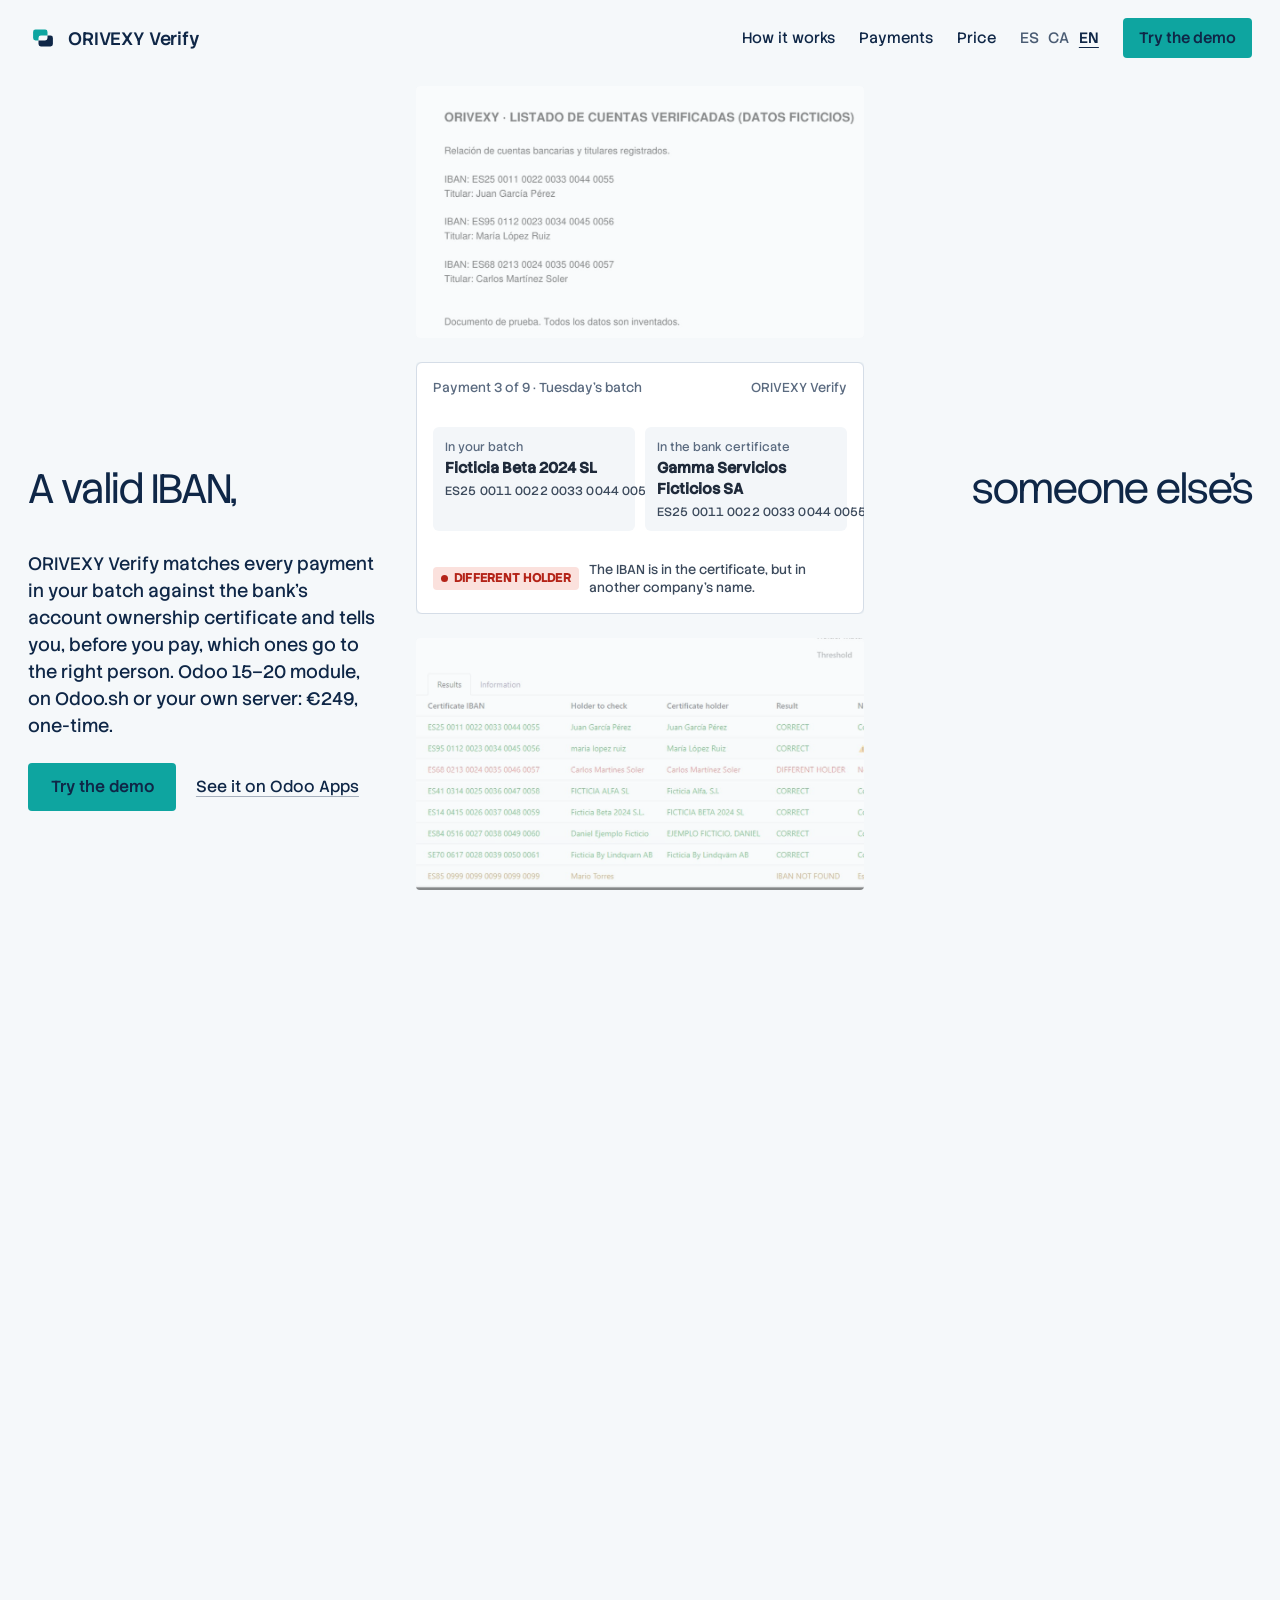
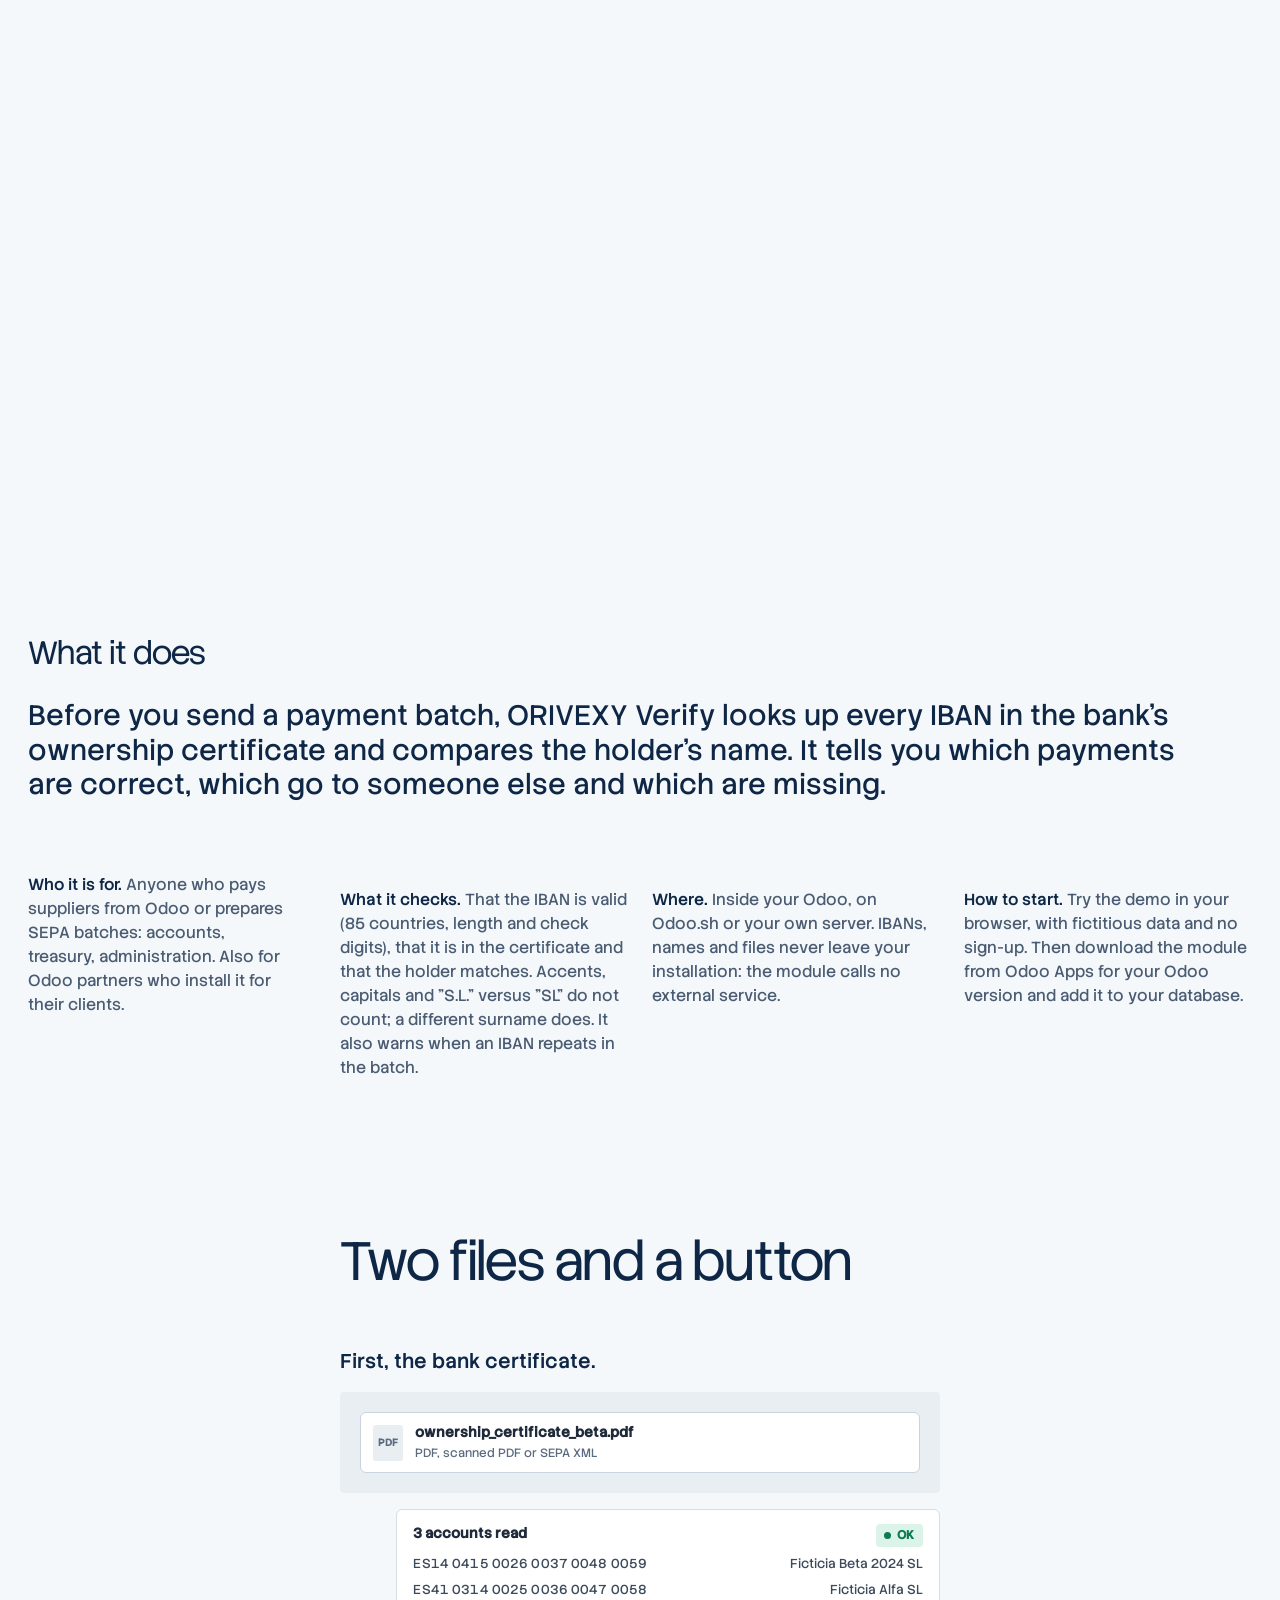
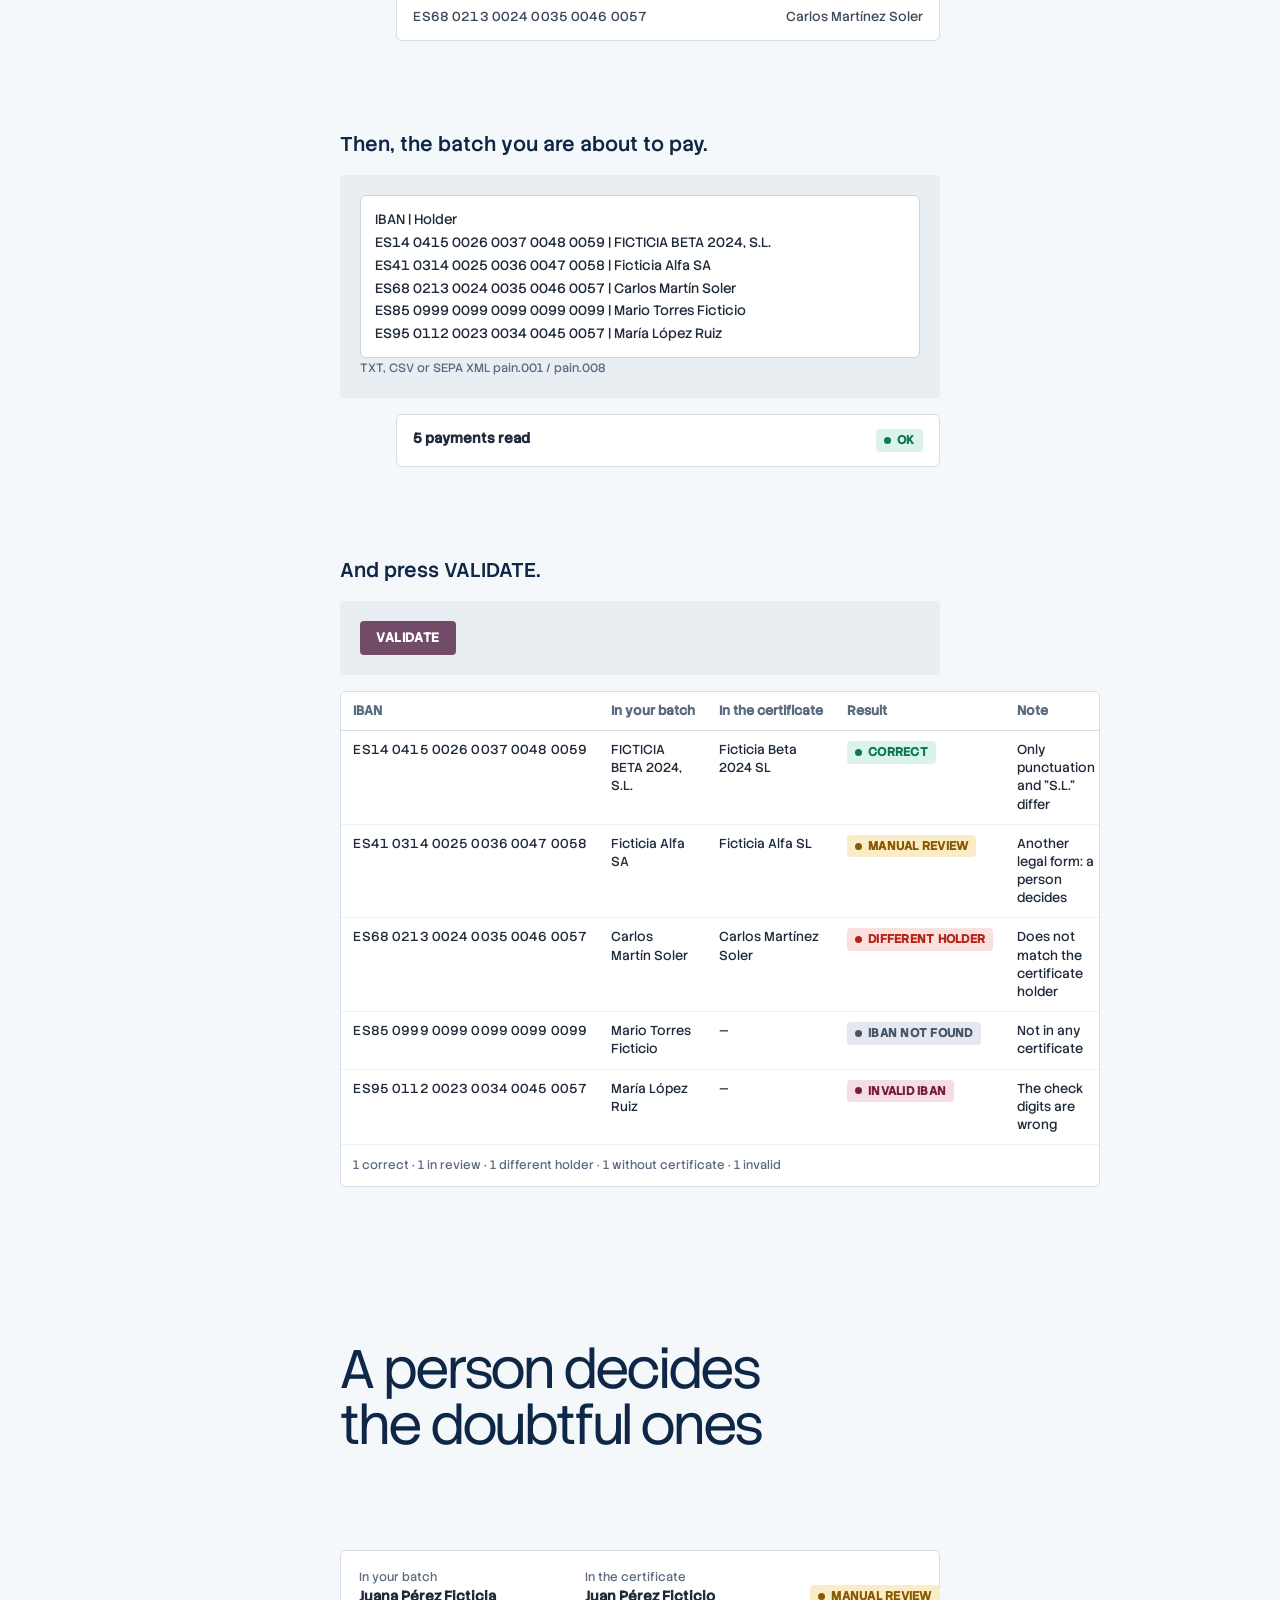
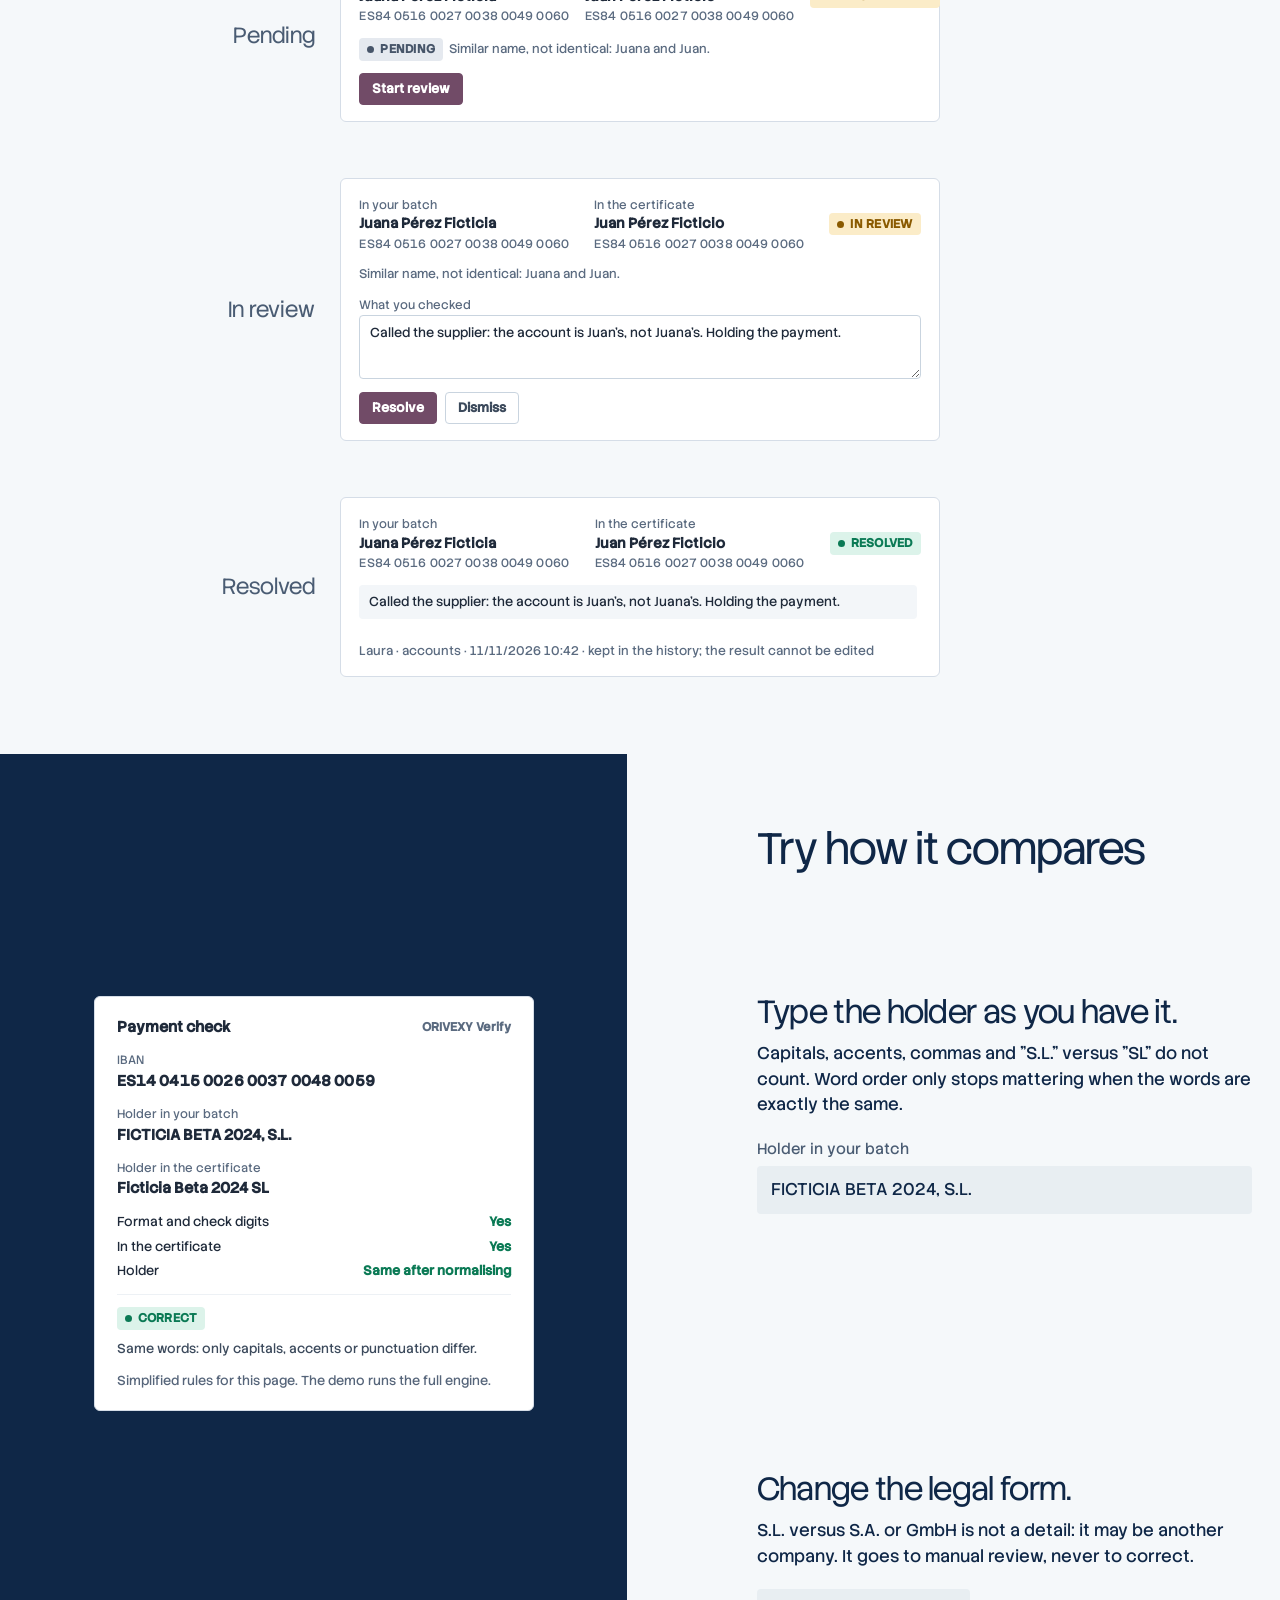
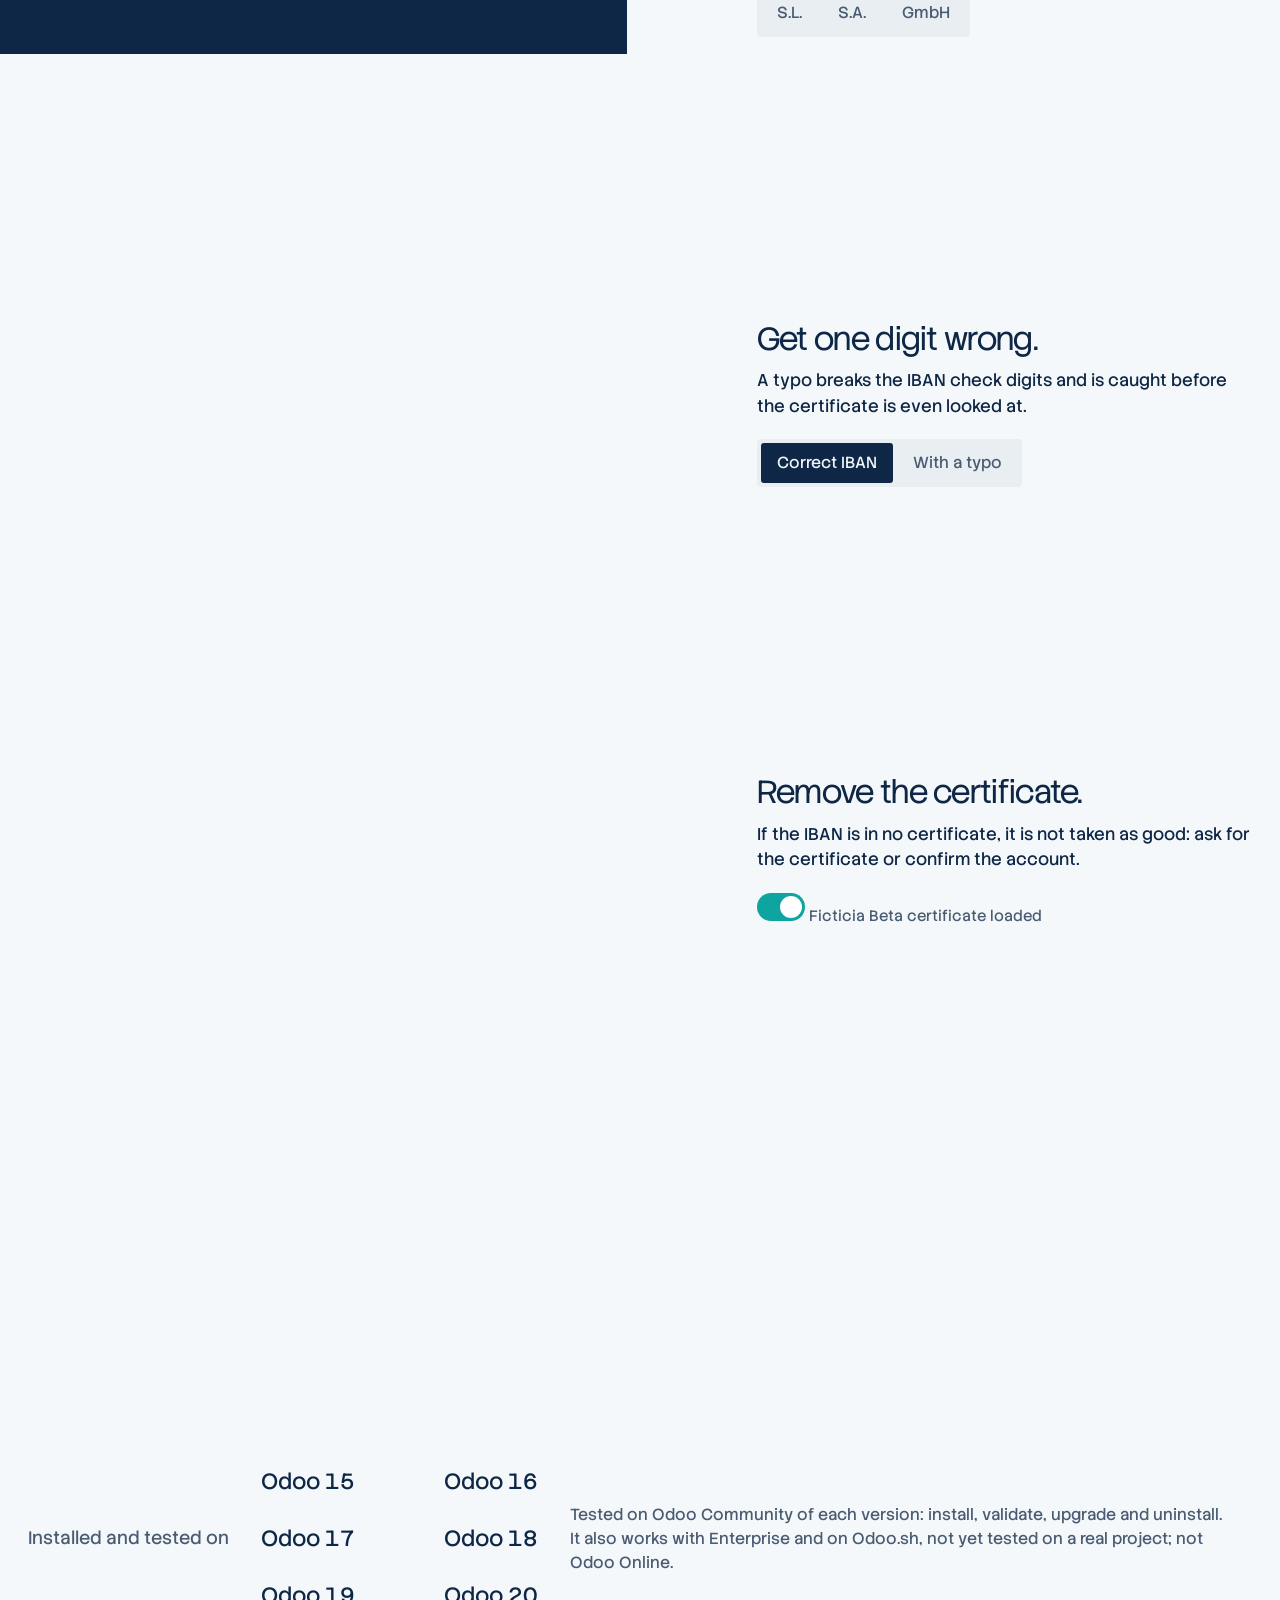
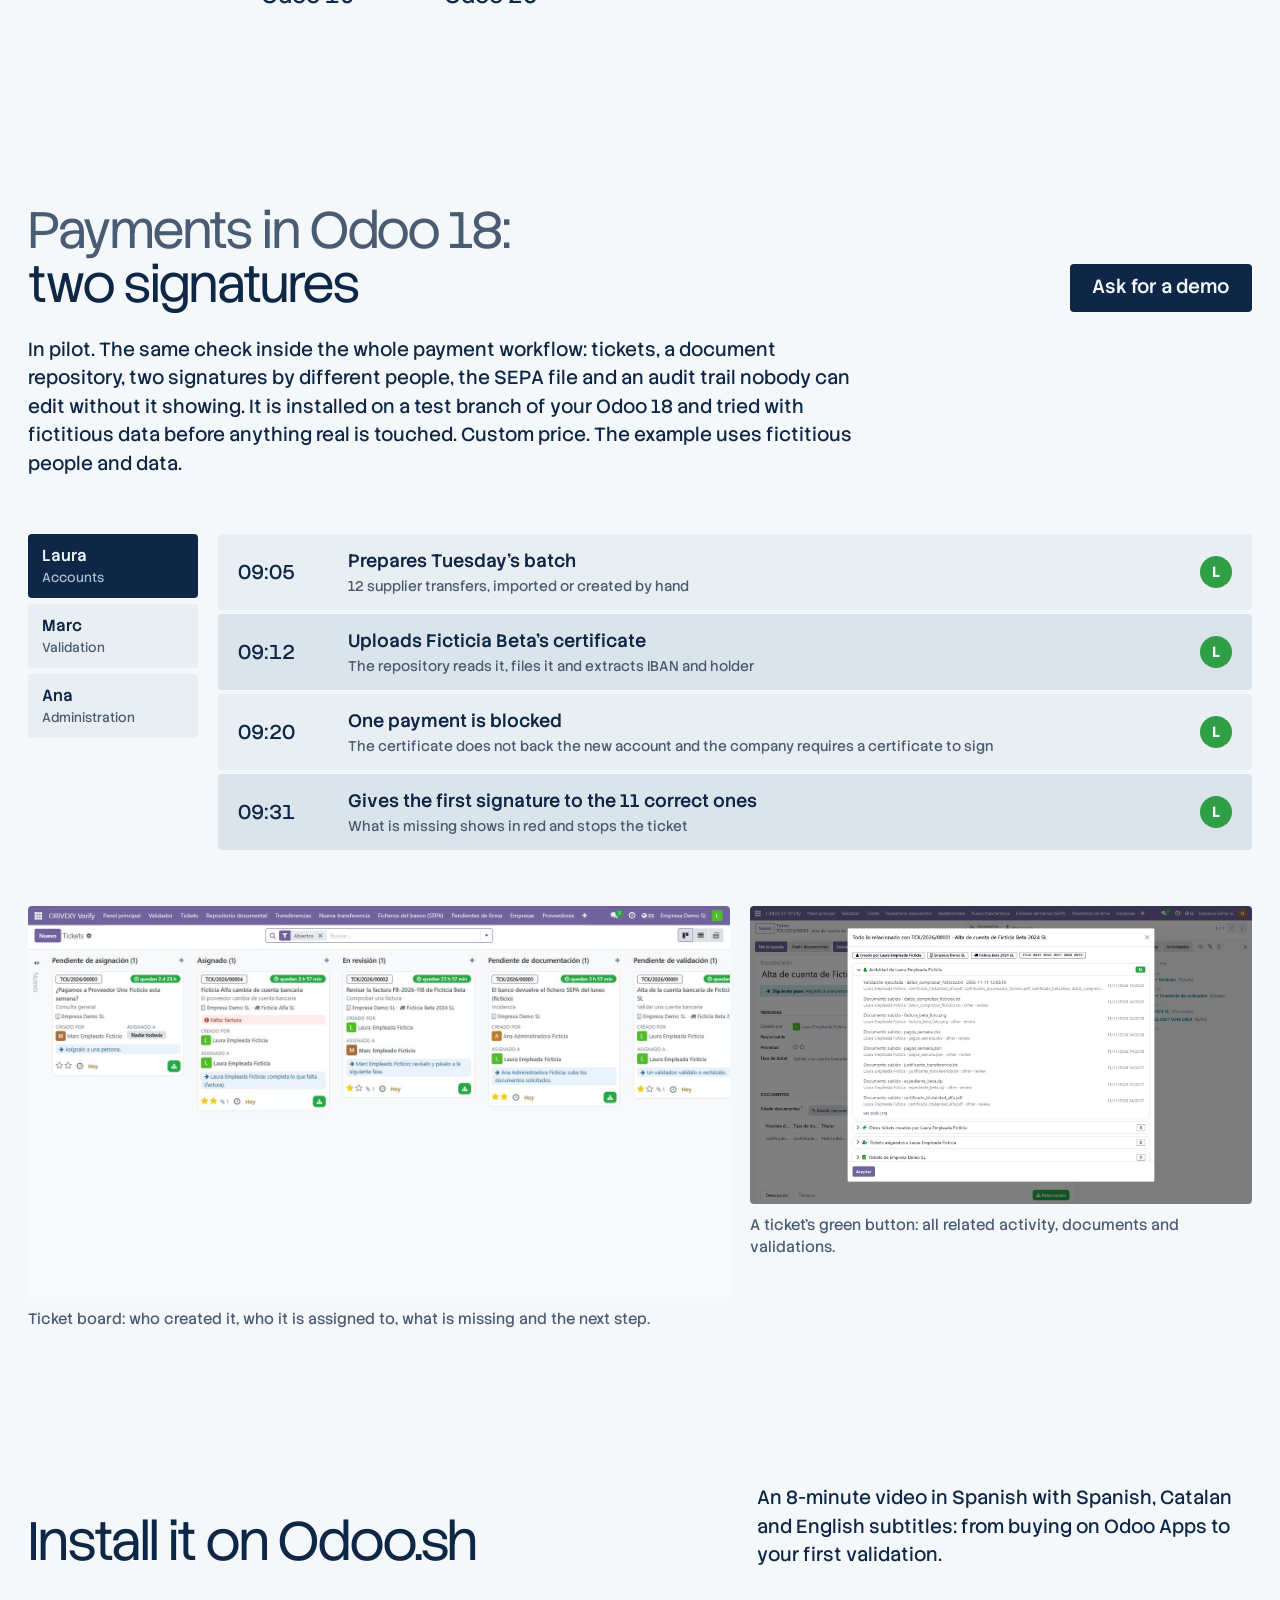
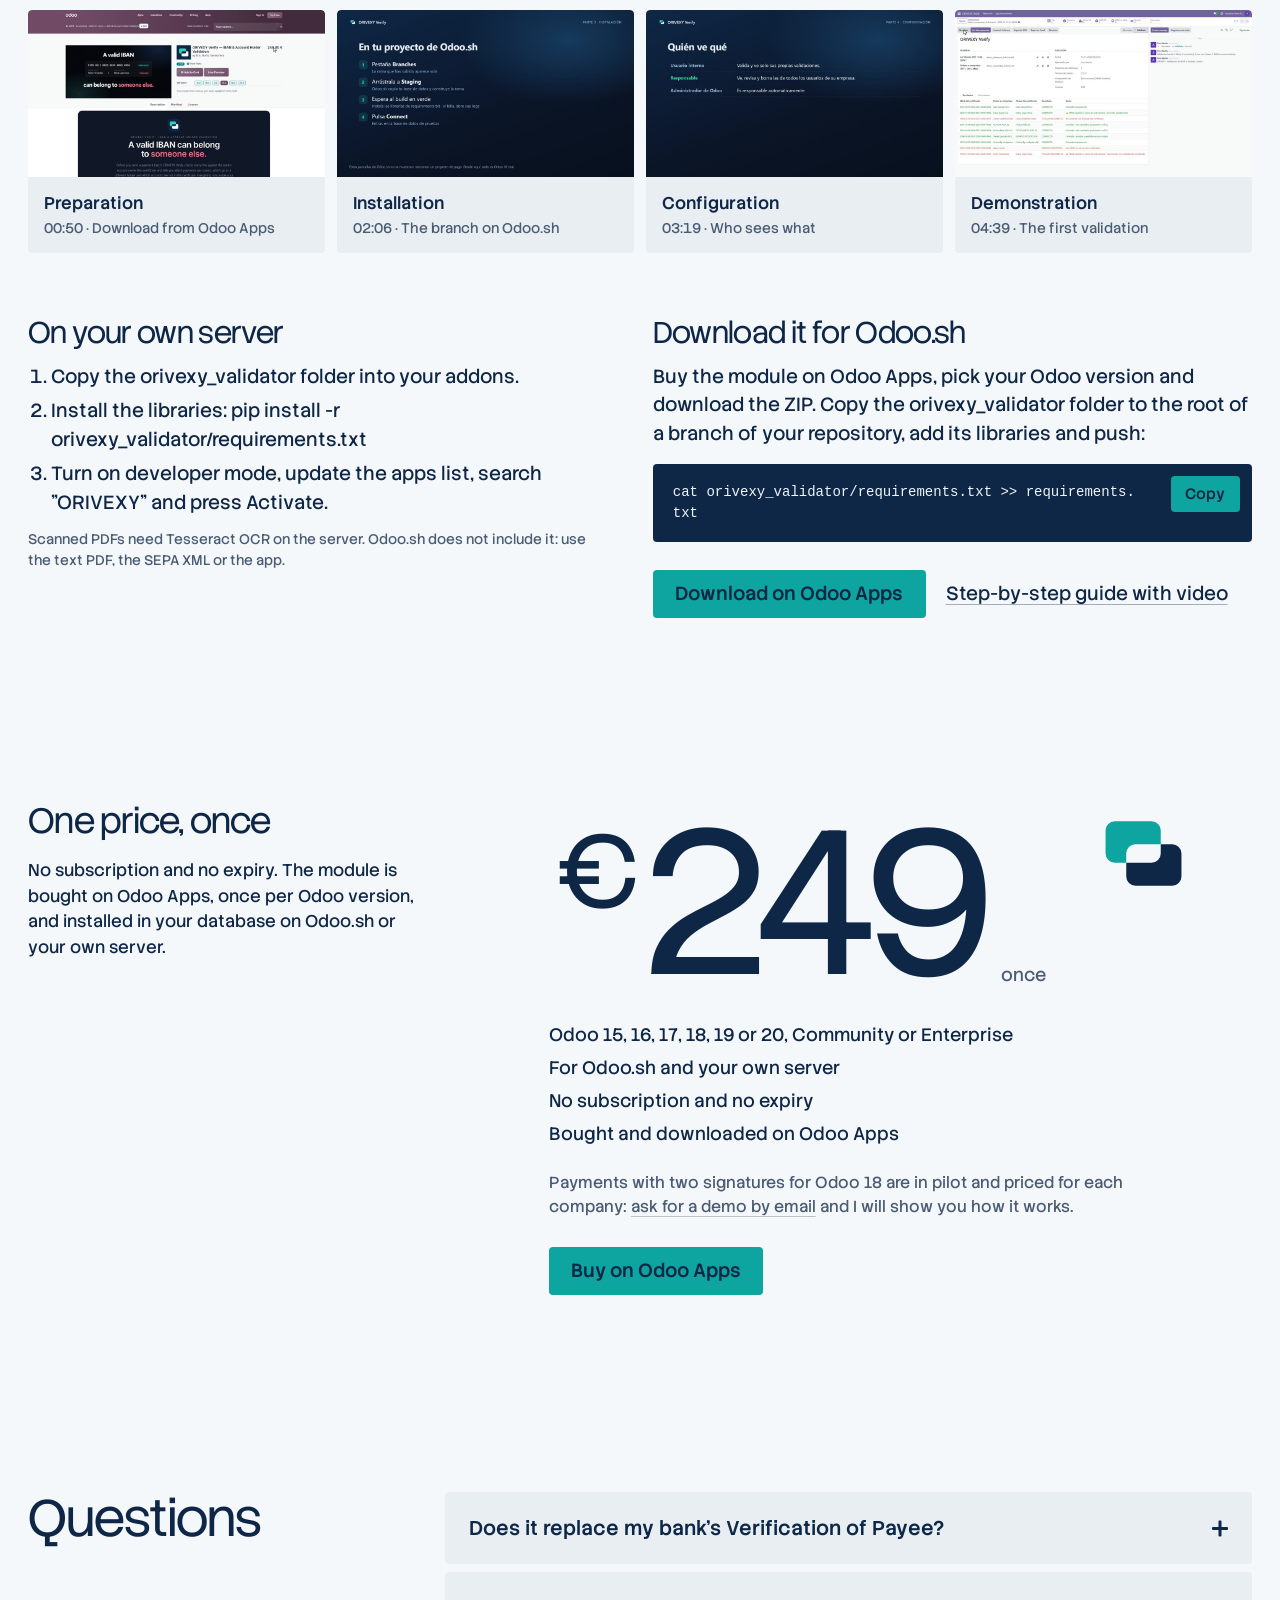
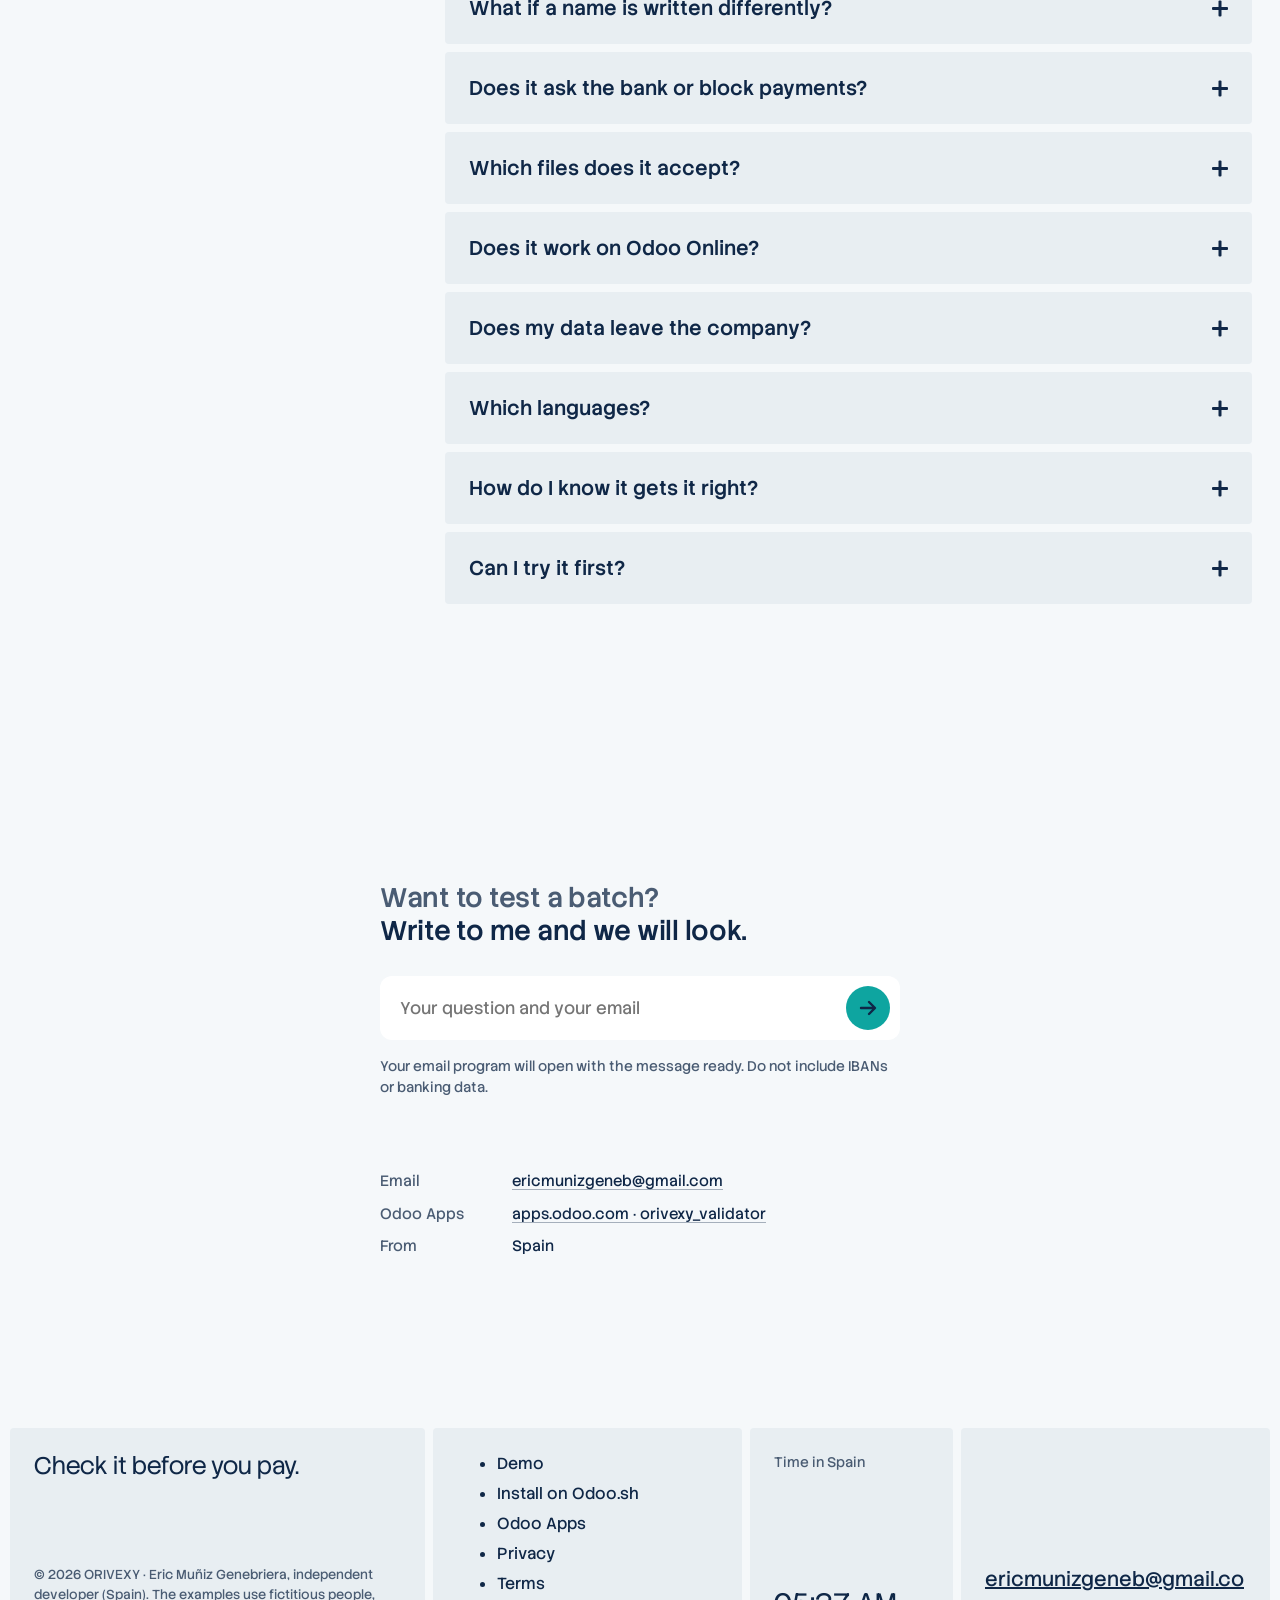
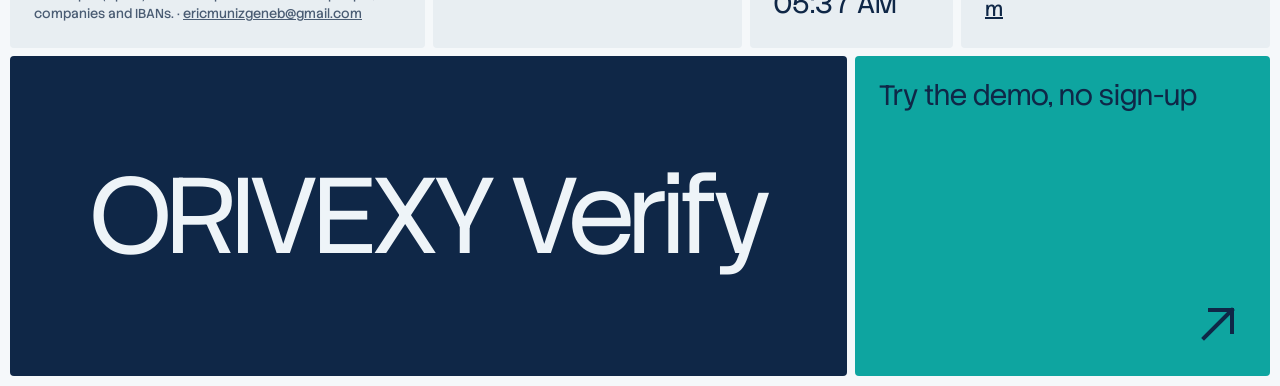
==== commit 1b35c3a1: "Website: the download is the Odoo module for Odoo.sh; standalone desktop app retired" ====
--- a/index.html
+++ b/index.html
@@ -4,7 +4,7 @@
 <meta charset="utf-8">
 <meta name="viewport" content="width=device-width, initial-scale=1">
 <title>ORIVEXY Verify · Check IBAN and account holder before you pay</title>
-<meta name="description" content="Before you pay, ORIVEXY Verify matches every IBAN in your payment batch against the bank&#x27;s account ownership certificate and tells you which payments go to someone else. Odoo 15–20 module and desktop app. €249 one-time. Fully local.">
+<meta name="description" content="Before you pay, ORIVEXY Verify matches every IBAN in your payment batch against the bank&#x27;s account ownership certificate and tells you which payments go to someone else. Odoo 15–20 module, on Odoo.sh or your own server. €249 one-time. Fully local.">
 <link rel="canonical" href="https://orivexy.com/">
 <link rel="alternate" hreflang="en" href="https://orivexy.com/">
 <link rel="alternate" hreflang="es" href="https://orivexy.com/es/">
@@ -13,7 +13,7 @@
 <meta property="og:type" content="website">
 <meta property="og:locale" content="en_GB">
 <meta property="og:title" content="ORIVEXY Verify · Check IBAN and account holder before you pay">
-<meta property="og:description" content="Before you pay, ORIVEXY Verify matches every IBAN in your payment batch against the bank&#x27;s account ownership certificate and tells you which payments go to someone else. Odoo 15–20 module and desktop app. €249 one-time. Fully local.">
+<meta property="og:description" content="Before you pay, ORIVEXY Verify matches every IBAN in your payment batch against the bank&#x27;s account ownership certificate and tells you which payments go to someone else. Odoo 15–20 module, on Odoo.sh or your own server. €249 one-time. Fully local.">
 <meta property="og:image" content="https://orivexy.com/img/web-resultados-odoo.jpg">
 <meta property="og:url" content="https://orivexy.com/">
 <meta name="twitter:card" content="summary_large_image">
@@ -21,9 +21,9 @@
 <link rel="icon" href="img/web-simbolo.svg" type="image/svg+xml">
 <link rel="preload" href="assets/fonts/stack-sans-text-latin.woff2" as="font" type="font/woff2" crossorigin>
 <link rel="preload" href="assets/fonts/stack-sans-headline-latin.woff2" as="font" type="font/woff2" crossorigin>
-<link rel="stylesheet" href="assets/web.css?v=bbdf2fa3">
+<link rel="stylesheet" href="assets/web.css?v=c9f4abe9">
 <script>document.documentElement.classList.add('js')</script>
-<script type="application/ld+json">{"@context": "https://schema.org", "@type": "SoftwareApplication", "name": "ORIVEXY Verify", "applicationCategory": "BusinessApplication", "operatingSystem": "Odoo 15–20; Windows", "description": "Before you pay, ORIVEXY Verify matches every IBAN in your payment batch against the bank's account ownership certificate and tells you which payments go to someone else. Odoo 15–20 module and desktop app. €249 one-time. Fully local.", "inLanguage": "en", "url": "https://orivexy.com/", "image": "https://orivexy.com/img/web-resultados-odoo.jpg", "author": {"@type": "Person", "name": "Eric Muñiz Genebriera"}, "offers": {"@type": "Offer", "price": "249.00", "priceCurrency": "EUR", "url": "https://apps.odoo.com/apps/modules/18.0/orivexy_validator", "availability": "https://schema.org/InStock"}}</script>
+<script type="application/ld+json">{"@context": "https://schema.org", "@type": "SoftwareApplication", "name": "ORIVEXY Verify", "applicationCategory": "BusinessApplication", "operatingSystem": "Odoo 15–20 (Odoo.sh, Community, Enterprise)", "description": "Before you pay, ORIVEXY Verify matches every IBAN in your payment batch against the bank's account ownership certificate and tells you which payments go to someone else. Odoo 15–20 module, on Odoo.sh or your own server. €249 one-time. Fully local.", "inLanguage": "en", "url": "https://orivexy.com/", "image": "https://orivexy.com/img/web-resultados-odoo.jpg", "author": {"@type": "Person", "name": "Eric Muñiz Genebriera"}, "offers": {"@type": "Offer", "price": "249.00", "priceCurrency": "EUR", "url": "https://apps.odoo.com/apps/modules/18.0/orivexy_validator", "availability": "https://schema.org/InStock"}}</script>
 </head>
 <body>
 <main>
@@ -49,12 +49,11 @@
       </div>
     </div>
     <div class="reel__frame is-far"><img src="img/web-reel-odoo.jpg" width="1008" height="567" alt="Validation results in Odoo, with fictitious data"></div>
-    <div class="reel__frame is-far"><img src="img/web-reel-escritorio.jpg" width="1008" height="567" alt="ORIVEXY Verify desktop app with the results of a fictitious batch"></div>
     <div class="reel__frame is-far"><video src="img/web-clip-validacion.mp4" poster="img/web-clip-validacion.jpg" muted loop playsinline preload="metadata" aria-label="A validation in Odoo, from the installation video"></video></div>
     </div>
   </div>
       <div class="hero__foot">
-        <p class="hero__sub" data-rise style="--d:3">ORIVEXY Verify matches every payment in your batch against the bank&#x27;s account ownership certificate and tells you, before you pay, which ones go to the right person. Odoo 15–20 module and desktop app: €249, one-time.</p>
+        <p class="hero__sub" data-rise style="--d:3">ORIVEXY Verify matches every payment in your batch against the bank&#x27;s account ownership certificate and tells you, before you pay, which ones go to the right person. Odoo 15–20 module, on Odoo.sh or your own server: €249, one-time.</p>
         <div class="hero__actions" data-rise style="--d:4"><a class="button" href="demo/">Try the demo</a><a class="link" href="https://apps.odoo.com/apps/modules/18.0/orivexy_validator">See it on Odoo Apps</a></div>
       </div>
     </div>
@@ -65,7 +64,7 @@
   <h2 class="intro__title" id="intro-t" data-reveal>What it does</h2>
   <div class="grid">
     <p class="intro__lead" data-reveal style="--d:1">Before you send a payment batch, ORIVEXY Verify looks up every IBAN in the bank&#x27;s ownership certificate and compares the holder&#x27;s name. It tells you which payments are correct, which go to someone else and which are missing.</p>
-    <div class="intro__cols"><p data-reveal style="--d:2"><b>Who it is for.</b> Anyone who pays suppliers from Odoo or prepares SEPA batches: accounts, treasury, administration. Also for accounting firms that check their clients&#x27; batches with the desktop app, without Odoo.</p><p data-reveal style="--d:3"><b>What it checks.</b> That the IBAN is valid (85 countries, length and check digits), that it is in the certificate and that the holder matches. Accents, capitals and &quot;S.L.&quot; versus &quot;SL&quot; do not count; a different surname does. It also warns when an IBAN repeats in the batch.</p><p data-reveal style="--d:4"><b>Where.</b> Inside your Odoo, on your server or Odoo.sh, or on your computer with the app. IBANs, names and files never leave your installation: the module calls no external service.</p><p data-reveal style="--d:5"><b>How to start.</b> Try the demo in your browser, with fictitious data and no sign-up. Then buy the module on Odoo Apps for your Odoo version, or ask for the desktop app by email.</p></div>
+    <div class="intro__cols"><p data-reveal style="--d:2"><b>Who it is for.</b> Anyone who pays suppliers from Odoo or prepares SEPA batches: accounts, treasury, administration. Also for Odoo partners who install it for their clients.</p><p data-reveal style="--d:3"><b>What it checks.</b> That the IBAN is valid (85 countries, length and check digits), that it is in the certificate and that the holder matches. Accents, capitals and &quot;S.L.&quot; versus &quot;SL&quot; do not count; a different surname does. It also warns when an IBAN repeats in the batch.</p><p data-reveal style="--d:4"><b>Where.</b> Inside your Odoo, on Odoo.sh or your own server. IBANs, names and files never leave your installation: the module calls no external service.</p><p data-reveal style="--d:5"><b>How to start.</b> Try the demo in your browser, with fictitious data and no sign-up. Then download the module from Odoo Apps for your Odoo version and add it to your database.</p></div>
   </div>
 </section>
 
@@ -178,29 +177,29 @@
   <div class="inst__tiles"><a class="inst__tile" href="odoo-sh/" data-reveal style="--d:0"><div class="inst__pic"><img src="img/web-instalar-1.jpg" width="960" height="540" loading="lazy" alt="Still from the installation video: Preparation · Download from Odoo Apps"></div><div class="inst__strip"><b>Preparation</b><span>00:50 · Download from Odoo Apps</span></div></a><a class="inst__tile" href="odoo-sh/" data-reveal style="--d:1"><div class="inst__pic"><img src="img/web-instalar-2.jpg" width="960" height="540" loading="lazy" alt="Still from the installation video: Installation · The branch on Odoo.sh"></div><div class="inst__strip"><b>Installation</b><span>02:06 · The branch on Odoo.sh</span></div></a><a class="inst__tile" href="odoo-sh/" data-reveal style="--d:2"><div class="inst__pic"><img src="img/web-instalar-3.jpg" width="960" height="540" loading="lazy" alt="Still from the installation video: Configuration · Who sees what"></div><div class="inst__strip"><b>Configuration</b><span>03:19 · Who sees what</span></div></a><a class="inst__tile" href="odoo-sh/" data-reveal style="--d:3"><div class="inst__pic"><img src="img/web-instalar-4.jpg" width="960" height="540" loading="lazy" alt="Still from the installation video: Demonstration · The first validation"></div><div class="inst__strip"><b>Demonstration</b><span>04:39 · The first validation</span></div></a></div>
   <div class="inst__more">
     <div data-reveal><h3>On your own server</h3><ol><li>Copy the orivexy_validator folder into your addons.</li><li>Install the libraries: pip install -r orivexy_validator/requirements.txt</li><li>Turn on developer mode, update the apps list, search &quot;ORIVEXY&quot; and press Activate.</li></ol><p class="small muted" style="margin-top:12px">Scanned PDFs need Tesseract OCR on the server. Odoo.sh does not include it: use the text PDF, the SEPA XML or the app.</p></div>
-    <div data-reveal style="--d:1"><h3>Desktop app on Windows</h3><p>Press Windows + R, paste this command and press Enter. It downloads the official installer and opens it.</p>
-      <div class="code"><pre><code id="cmd">powershell -c "irm https://orivexy.com/instalar.ps1 | iex"</code></pre><button type="button" data-copy="cmd">Copy</button></div>
-      <p style="margin-top:12px"><a class="link" href="instalar.html">More details and the normal download (in Spanish)</a></p></div>
+    <div data-reveal style="--d:1"><h3>Download it for Odoo.sh</h3><p>Buy the module on Odoo Apps, pick your Odoo version and download the ZIP. Copy the orivexy_validator folder to the root of a branch of your repository, add its libraries and push:</p>
+      <div class="code"><pre><code id="cmd">cat orivexy_validator/requirements.txt >> requirements.txt</code></pre><button type="button" data-copy="cmd">Copy</button></div>
+      <div class="price__actions"><a class="button" href="https://apps.odoo.com/apps/modules/18.0/orivexy_validator">Download on Odoo Apps</a><a class="link" href="odoo-sh/">Step-by-step guide with video</a></div></div>
   </div>
 </section>
 
 <section class="wrap price" id="price" aria-labelledby="price-t">
   <div class="price__text">
     <h2 id="price-t">One price, once</h2>
-    <p>No subscription and no expiry. The module is bought on Odoo Apps, once per Odoo version, and comes with the desktop app. The desktop app on its own costs the same, per licence or per user.</p>
+    <p>No subscription and no expiry. The module is bought on Odoo Apps, once per Odoo version, and installed in your database on Odoo.sh or your own server.</p>
   </div>
   <div class="price__fig">
     <p class="price__num nums"><span class="price__cur">€</span><span>249</span><span class="price__per">once</span></p>
     <img class="price__mark" src="img/web-simbolo.svg" width="100" height="100" alt="">
-    <ul class="price__list"><li>Odoo 15, 16, 17, 18, 19 or 20, Community or Enterprise</li><li>Desktop app included</li><li>No subscription and no expiry</li><li>Bought and downloaded on Odoo Apps</li></ul>
+    <ul class="price__list"><li>Odoo 15, 16, 17, 18, 19 or 20, Community or Enterprise</li><li>For Odoo.sh and your own server</li><li>No subscription and no expiry</li><li>Bought and downloaded on Odoo Apps</li></ul>
+    <p class="price__alt">Payments with two signatures for Odoo 18 are in pilot and priced for each company: <a class="link" href="mailto:ericmunizgeneb@gmail.com?subject=ORIVEXY%20Verify%20two-signature%20payments">ask for a demo by email</a> and I will show you how it works.</p>
     <div class="price__actions"><a class="button" href="https://apps.odoo.com/apps/modules/18.0/orivexy_validator">Buy on Odoo Apps</a></div>
-    <p class="price__alt">Only the Windows desktop app? <a class="link" href="mailto:ericmunizgeneb@gmail.com?subject=ORIVEXY%20Verify%20desktop%20app%20licence">Ask for it by email</a>: €249 + VAT, per licence or per user. Payments with two signatures: custom price.</p>
   </div>
 </section>
 
 <section class="wrap section faq" aria-labelledby="faq-t">
   <h2 class="faq__title" id="faq-t">Questions</h2>
-  <div class="faq__list"><details name="faq"><summary>Does it replace my bank&#x27;s Verification of Payee?</summary><p>No, it complements it. Since 9 October 2025 euro-area banks must check name and IBAN on euro transfers, but for batch payments a business may opt out of that check. ORIVEXY checks the whole batch before you send it, against the ownership certificate issued by your supplier&#x27;s bank, and keeps a record of what was checked and who decided.</p></details><details name="faq"><summary>What if a name is written differently?</summary><p>Accents, capitals, punctuation and &quot;S.L.&quot; versus &quot;SL&quot; do not count. Word order is ignored only when exactly the same words appear. A different or missing surname is flagged, and doubtful cases go to manual review.</p></details><details name="faq"><summary>Does it ask the bank or block payments?</summary><p>No. It compares your batch with the certificate you provide. It does not query the bank, does not prove that an account exists or is active, nor that the certificate is genuine. The verification module does not block payments: it tells you which ones to review.</p></details><details name="faq"><summary>Which files does it accept?</summary><p>Certificates: text PDF, scanned PDF (with OCR) and SEPA XML. Batches: TXT, CSV, TSV, DAT and SEPA XML pain.001 or pain.008. PDFs up to 64 MB; batches and XML up to 24 MB. In Odoo, results export to PDF, CSV and Excel with IBANs masked; the desktop app exports CSV and Excel.</p></details><details name="faq"><summary>Does it work on Odoo Online?</summary><p>No, because it needs its own Python libraries. It works on Odoo 15, 16, 17, 18, 19 and 20, Community and Enterprise, on your server or on Odoo.sh.</p></details><details name="faq"><summary>Does my data leave the company?</summary><p>No. Everything is processed on your Odoo server or your computer; the module makes no external calls. The desktop app only connects to activate or check the licence (your email) and to look for updates on GitHub; it never sends IBANs, names or files.</p></details><details name="faq"><summary>Which languages?</summary><p>The module and the desktop app are in English, Spanish and Catalan; the module&#x27;s result notes are in Spanish. It reads certificates in 9 languages and validates IBANs of the 85 countries that use them.</p></details><details name="faq"><summary>How do I know it gets it right?</summary><p>Version 0.1.13 was measured on 2,000 synthetic pairs of look-alike names: no false &quot;correct&quot;. The published version passes more than 750 automated tests. Even so, always confirm before you pay.</p></details><details name="faq"><summary>Can I try it first?</summary><p>Yes: the demo runs in your browser with fictitious data, no sign-up. If you want to try it with your own files, write to me and we will test it together on your computer; do not send banking data by email.</p></details></div>
+  <div class="faq__list"><details name="faq"><summary>Does it replace my bank&#x27;s Verification of Payee?</summary><p>No, it complements it. Since 9 October 2025 euro-area banks must check name and IBAN on euro transfers, but for batch payments a business may opt out of that check. ORIVEXY checks the whole batch before you send it, against the ownership certificate issued by your supplier&#x27;s bank, and keeps a record of what was checked and who decided.</p></details><details name="faq"><summary>What if a name is written differently?</summary><p>Accents, capitals, punctuation and &quot;S.L.&quot; versus &quot;SL&quot; do not count. Word order is ignored only when exactly the same words appear. A different or missing surname is flagged, and doubtful cases go to manual review.</p></details><details name="faq"><summary>Does it ask the bank or block payments?</summary><p>No. It compares your batch with the certificate you provide. It does not query the bank, does not prove that an account exists or is active, nor that the certificate is genuine. The verification module does not block payments: it tells you which ones to review.</p></details><details name="faq"><summary>Which files does it accept?</summary><p>Certificates: text PDF, scanned PDF (with OCR) and SEPA XML. Batches: TXT, CSV, TSV, DAT and SEPA XML pain.001 or pain.008. PDFs up to 64 MB; batches and XML up to 24 MB. In Odoo, results export to PDF, CSV and Excel with IBANs masked.</p></details><details name="faq"><summary>Does it work on Odoo Online?</summary><p>No, because it needs its own Python libraries. It works on Odoo 15, 16, 17, 18, 19 and 20, Community and Enterprise, on your server or on Odoo.sh.</p></details><details name="faq"><summary>Does my data leave the company?</summary><p>No. Everything is processed in your Odoo database, on Odoo.sh or your own server; the module makes no external calls and never sends IBANs, names or files outside your installation.</p></details><details name="faq"><summary>Which languages?</summary><p>English, Spanish and Catalan; result notes are in Spanish. It reads certificates in 9 languages and validates IBANs of the 85 countries that use them.</p></details><details name="faq"><summary>How do I know it gets it right?</summary><p>Version 0.1.13 was measured on 2,000 synthetic pairs of look-alike names: no false &quot;correct&quot;. The published version passes more than 750 automated tests. Even so, always confirm before you pay.</p></details><details name="faq"><summary>Can I try it first?</summary><p>Yes: the demo runs in your browser with fictitious data, no sign-up. If you want to try it with your own files, write to me and we will test it together on your computer; do not send banking data by email.</p></details></div>
 </section>
 
 <section class="wrap contact" aria-labelledby="contact-t">
@@ -219,13 +218,13 @@
 
 <footer class="foot">
   <div class="tile tile--say"><p>Check it before you pay.</p><p class="foot__legal">© 2026 ORIVEXY · Eric Muñiz Genebriera, independent developer (Spain). The examples use fictitious people, companies and IBANs. · <a href="mailto:ericmunizgeneb@gmail.com">ericmunizgeneb@gmail.com</a></p></div>
-  <nav class="tile tile--nav" aria-label="ORIVEXY Verify"><ul><li><a href="demo/">Demo</a></li><li><a href="odoo-sh/">Install on Odoo.sh</a></li><li><a href="instalar.html">Install on Windows</a></li><li><a href="https://apps.odoo.com/apps/modules/18.0/orivexy_validator">Odoo Apps</a></li><li><a href="privacy.html">Privacy</a></li><li><a href="terms.html">Terms</a></li></ul></nav>
+  <nav class="tile tile--nav" aria-label="ORIVEXY Verify"><ul><li><a href="demo/">Demo</a></li><li><a href="odoo-sh/">Install on Odoo.sh</a></li><li><a href="https://apps.odoo.com/apps/modules/18.0/orivexy_validator">Odoo Apps</a></li><li><a href="privacy.html">Privacy</a></li><li><a href="terms.html">Terms</a></li></ul></nav>
   <div class="tile tile--time"><span class="small muted">Time in Spain</span><strong data-clock></strong></div>
   <div class="tile tile--mail"><a href="mailto:ericmunizgeneb@gmail.com">ericmunizgeneb@gmail.com</a></div>
   <div class="tile tile--word" aria-hidden="true"><span>ORIVEXY Verify</span></div>
   <a class="tile tile--go" href="demo/"><p>Try the demo, no sign-up</p><svg width="56" height="56" viewBox="0 0 56 56" aria-hidden="true"><path d="M14 42L42 14M20 14h22v22" fill="none" stroke="currentColor" stroke-width="4" stroke-linecap="square"/></svg></a>
 </footer>
 <script type="application/json" id="i18n">{"yes": "Yes", "no": "No", "notChecked": "Not checked", "copy": "Copy", "copied": "Copied", "copyFail": "Copy it by hand", "why": {"identical": "Exact match.", "punct": "Same words: only capitals, accents or punctuation differ.", "order": "Same words in another order.", "legal": "Another legal form: it may be another company. A person decides.", "legalMissing": "One of the two has no legal form: a person decides.", "similar": "Similar but not the same: a person decides.", "other": "Does not match the certificate holder. Hold the payment.", "empty": "Type a holder.", "invalid": "The check digits are wrong: fix the number.", "missing": "This IBAN is in no certificate: ask for the certificate or confirm the account."}, "how": {"identical": "Identical", "normalised": "Same after normalising", "similar": "Similar", "different": "Different"}, "review": {"resolved": "RESOLVED", "by": "You", "needNote": "Write what you checked: the note is mandatory."}, "result": {"ok": "CORRECT", "review": "MANUAL REVIEW", "other": "DIFFERENT HOLDER", "missing": "IBAN NOT FOUND", "invalid": "INVALID IBAN"}, "mail": "ericmunizgeneb@gmail.com", "mailSubject": "ORIVEXY Verify: question from the website", "lab": {"iban": "ES14 0415 0026 0037 0048 0059", "ibanTypo": "ES14 0415 0026 0037 0048 0050", "certHolder": "Ficticia Beta 2024 SL", "noCert": "—"}}</script>
-<script src="assets/web.js?v=bbdf2fa3" defer></script>
+<script src="assets/web.js?v=c9f4abe9" defer></script>
 </body>
 </html>
--- a/assets/web.css
+++ b/assets/web.css
@@ -343,7 +343,7 @@
 .price__mark { position: absolute; width: clamp(72px, 9vw, 140px); top: -4%; left: clamp(330px, 42vw, 620px); background: none; }
 .price__list { margin-top: 32px; display: grid; gap: 6px; font-size: 18px; }
 .price__actions { margin-top: 28px; display: flex; align-items: center; flex-wrap: wrap; gap: 1.25rem; }
-.price__alt { margin-top: 18px; font-size: 16px; color: var(--muted); max-width: 56ch; }
+.price__alt { margin-top: 24px; font-size: 16px; color: var(--muted); max-width: 56ch; }
 
 /* ---------- faq ---------- */
 .faq { display: grid; grid-template-columns: repeat(12, minmax(0, 1fr)); column-gap: var(--gutter); align-items: start; }
@@ -453,7 +453,7 @@
   .inst__head p { margin-top: 16px; }
   .inst__tiles { grid-template-columns: repeat(2, minmax(0, 1fr)); }
   .inst__more > div { grid-column: 1 / -1; }
-  .price { grid-template-columns: minmax(0, 1fr); min-height: 0; }
+  .price { grid-template-columns: minmax(0, 1fr); min-height: 0; padding-block: calc(var(--section) / 2); }
   .price__num { flex-wrap: wrap; }
   .price__per { flex-basis: 100%; margin: 0.6em 0 0; }
   .price__text, .price__fig { grid-column: 1; padding-top: 0; }
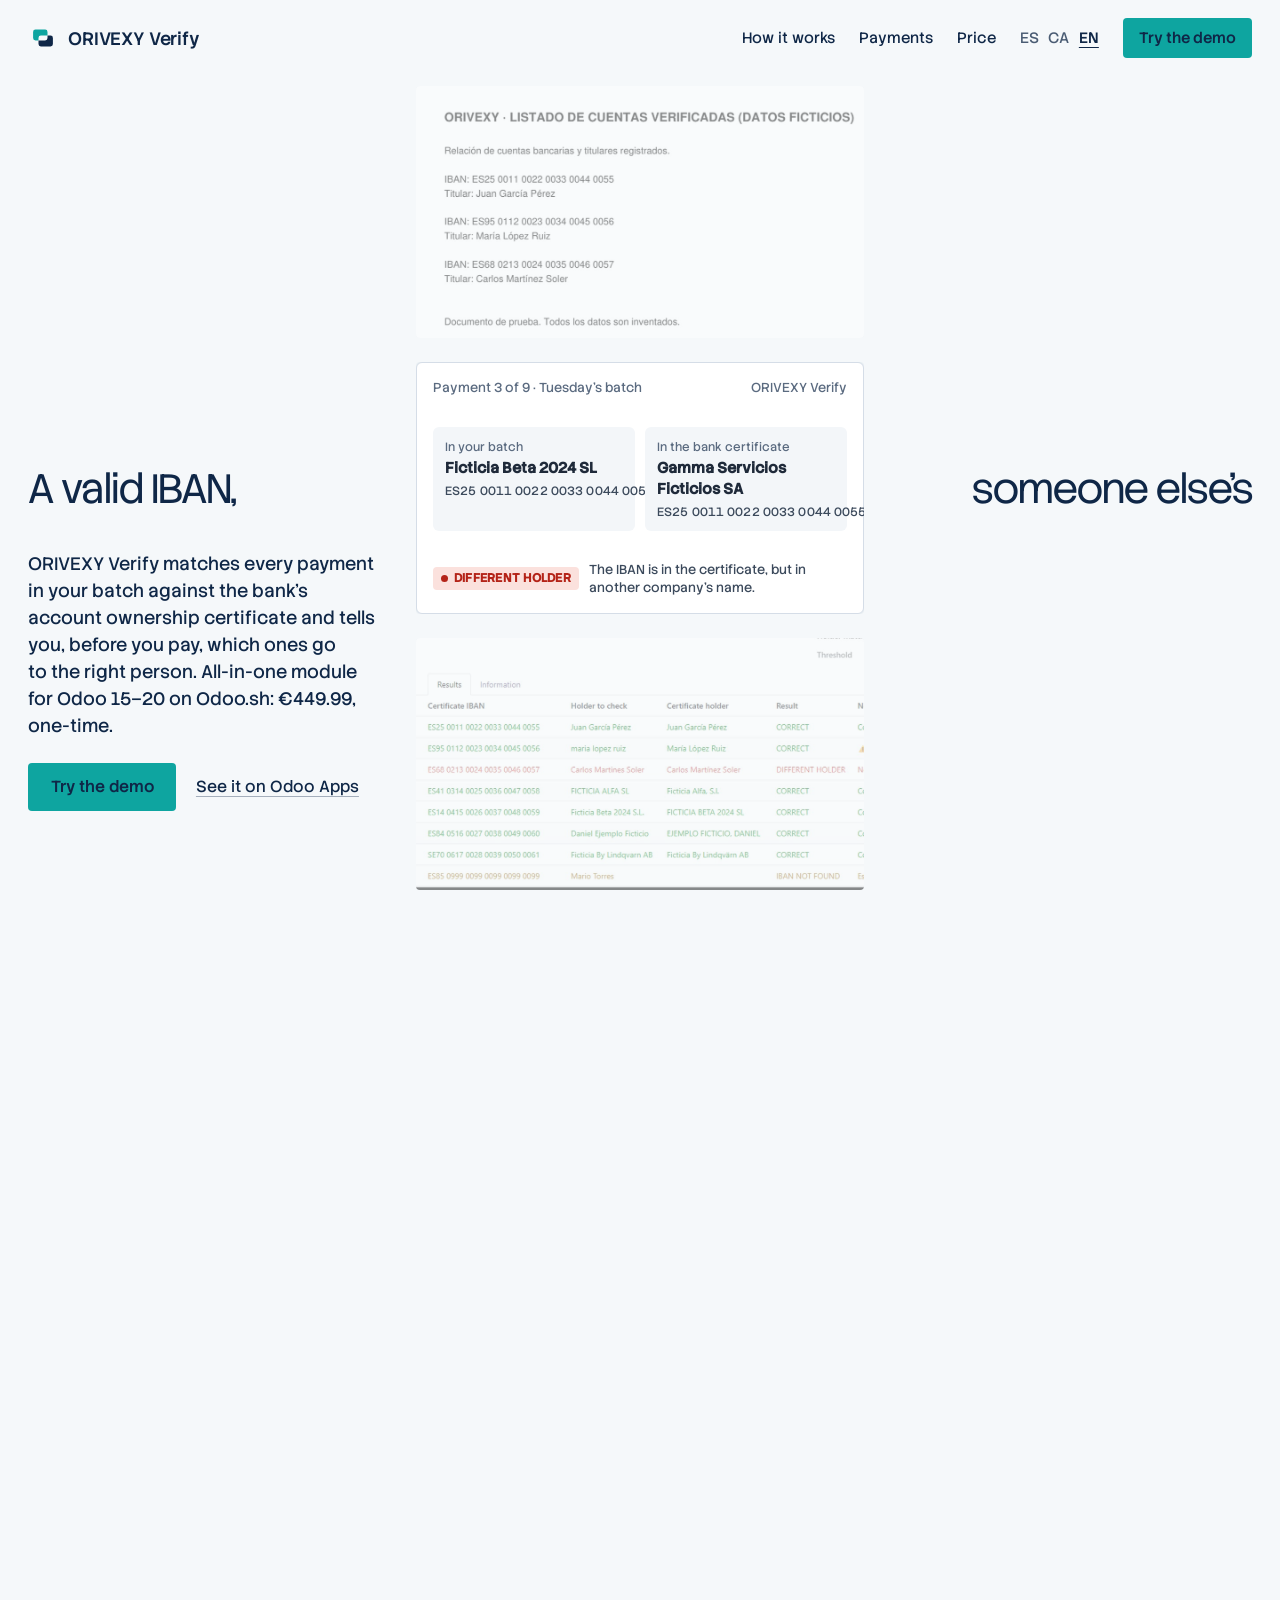
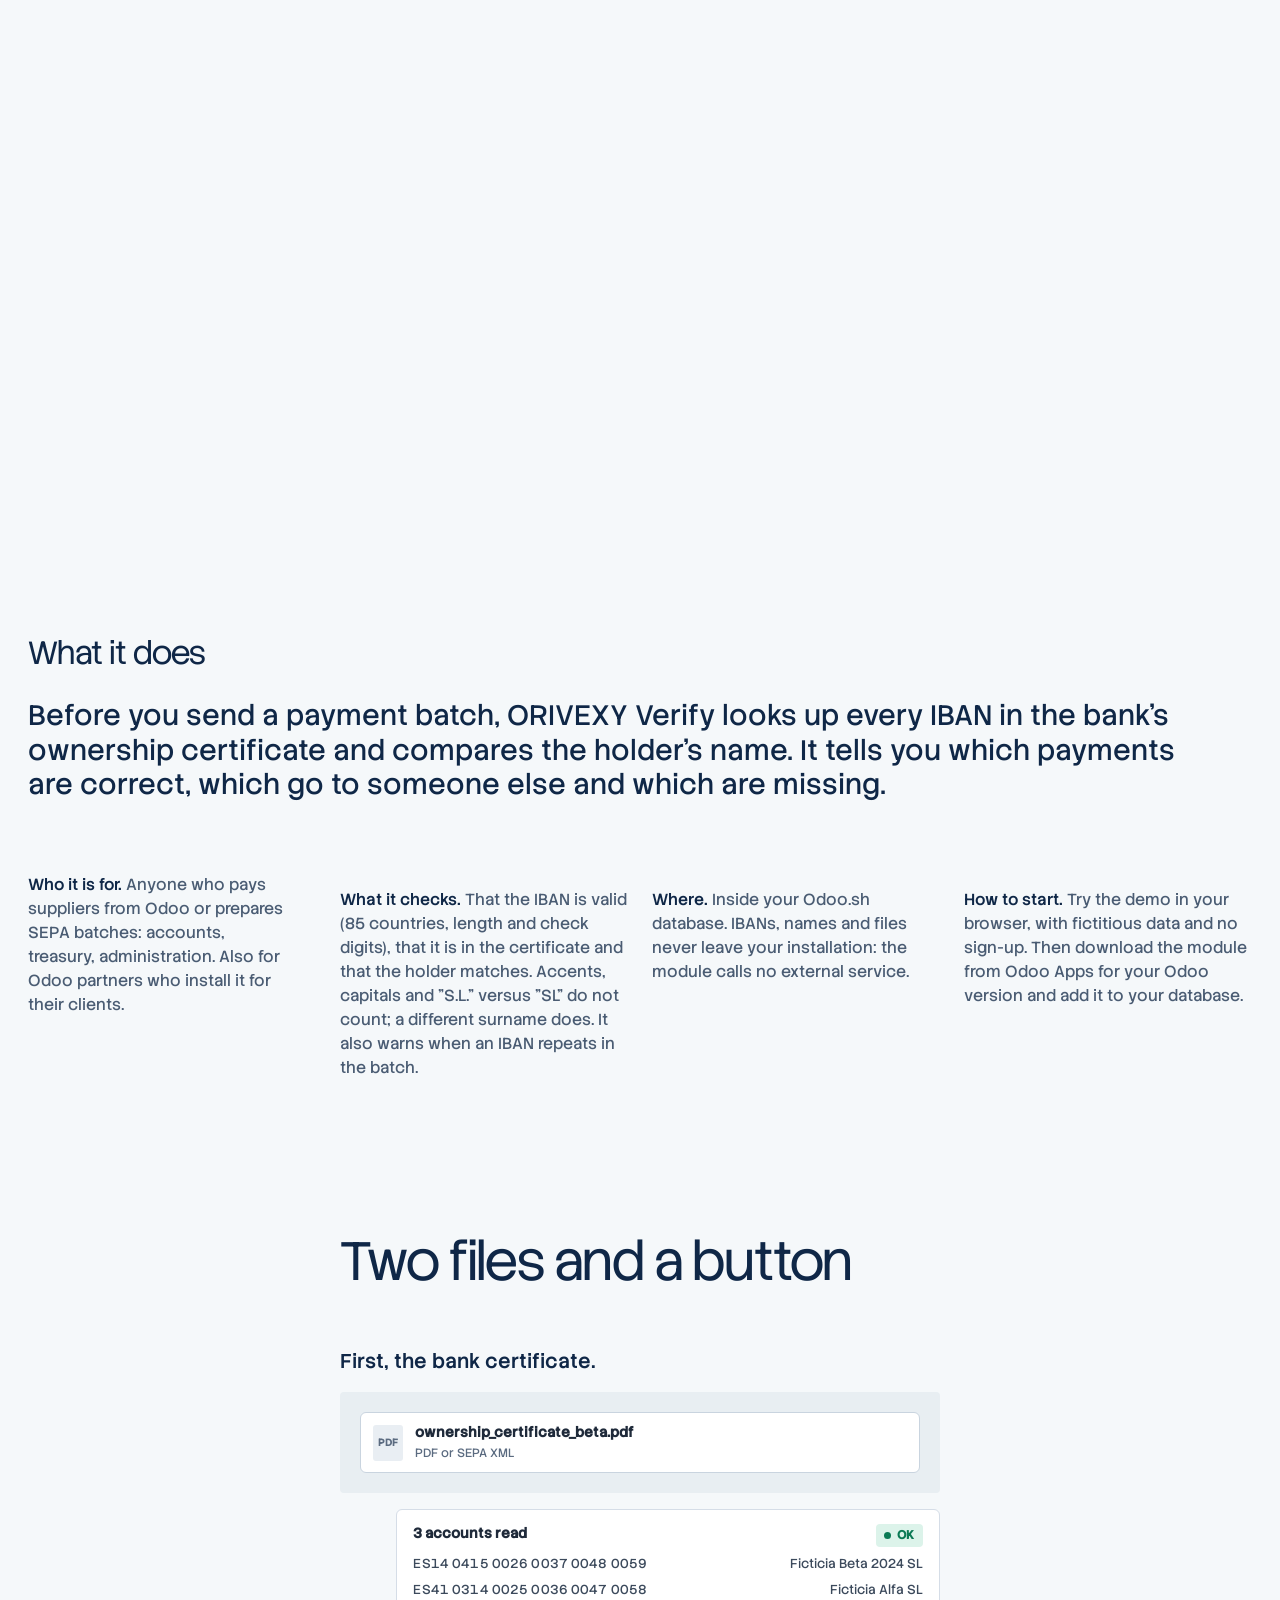
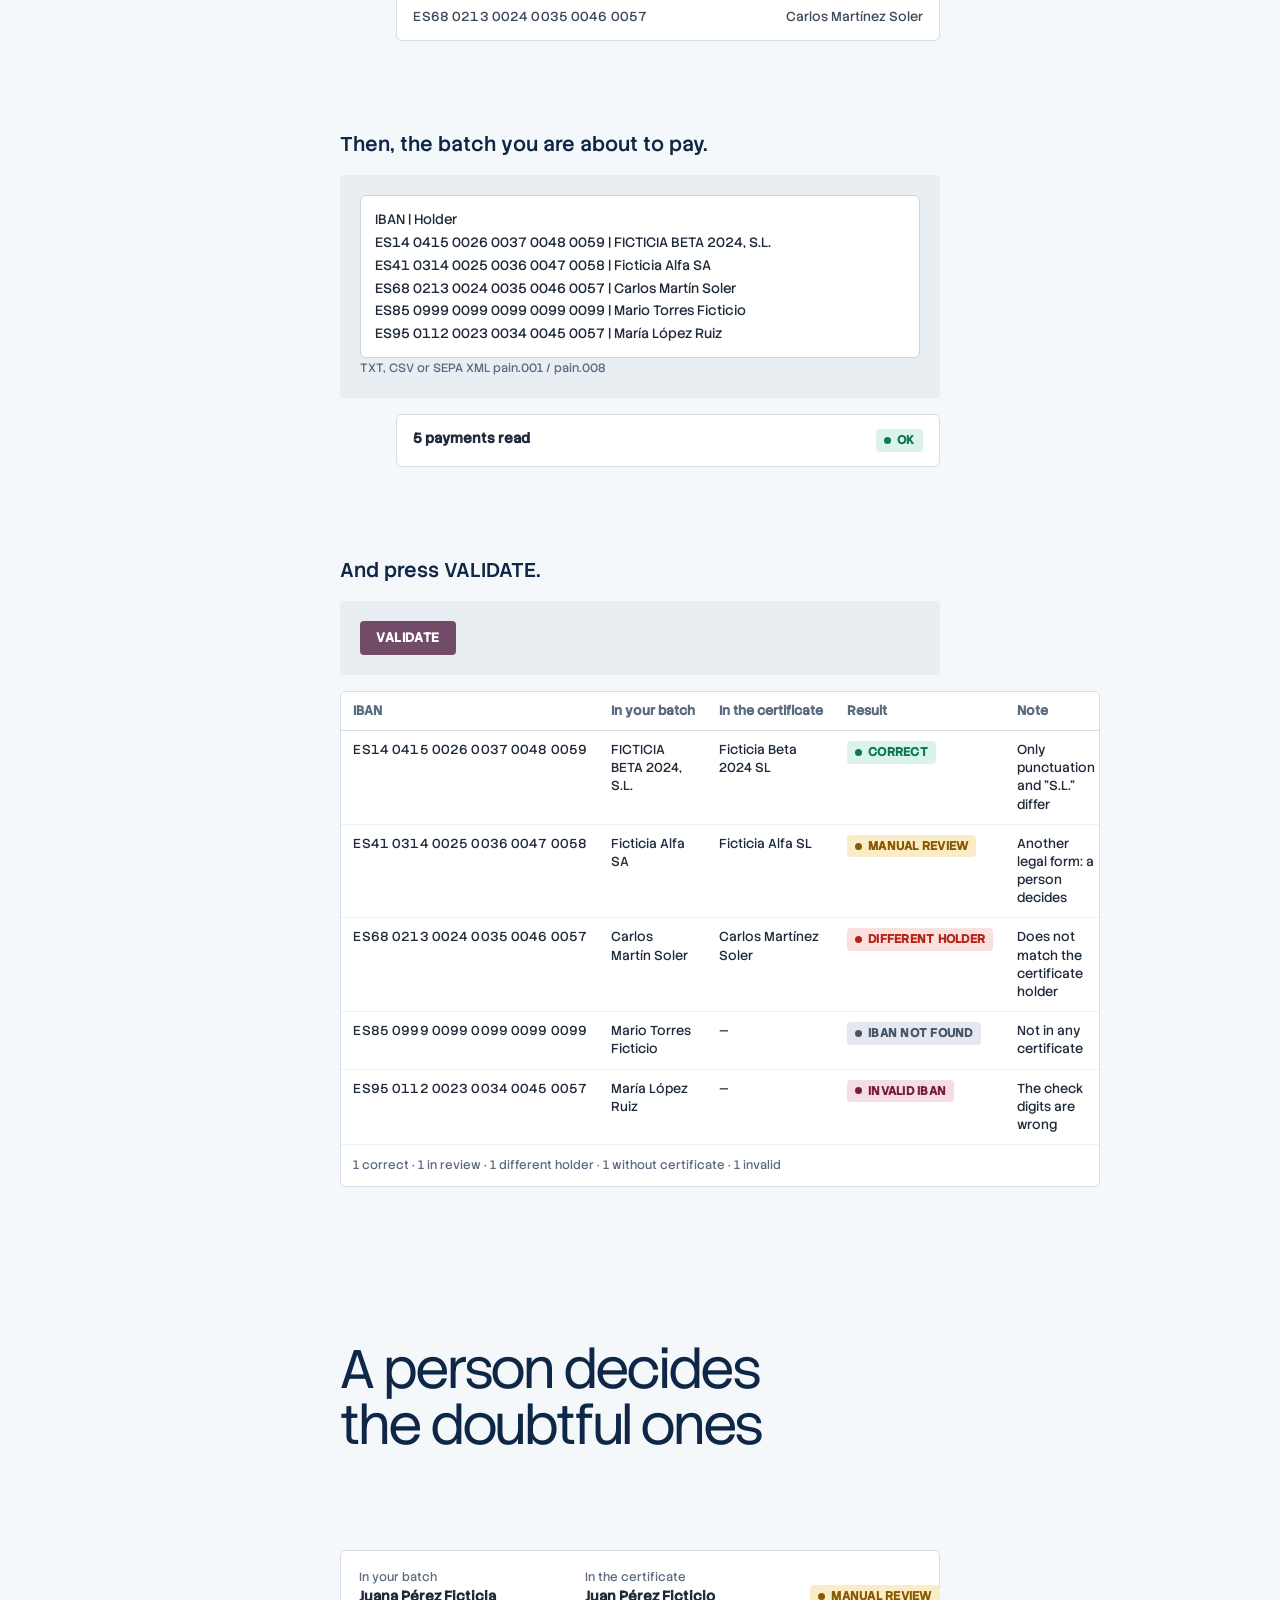
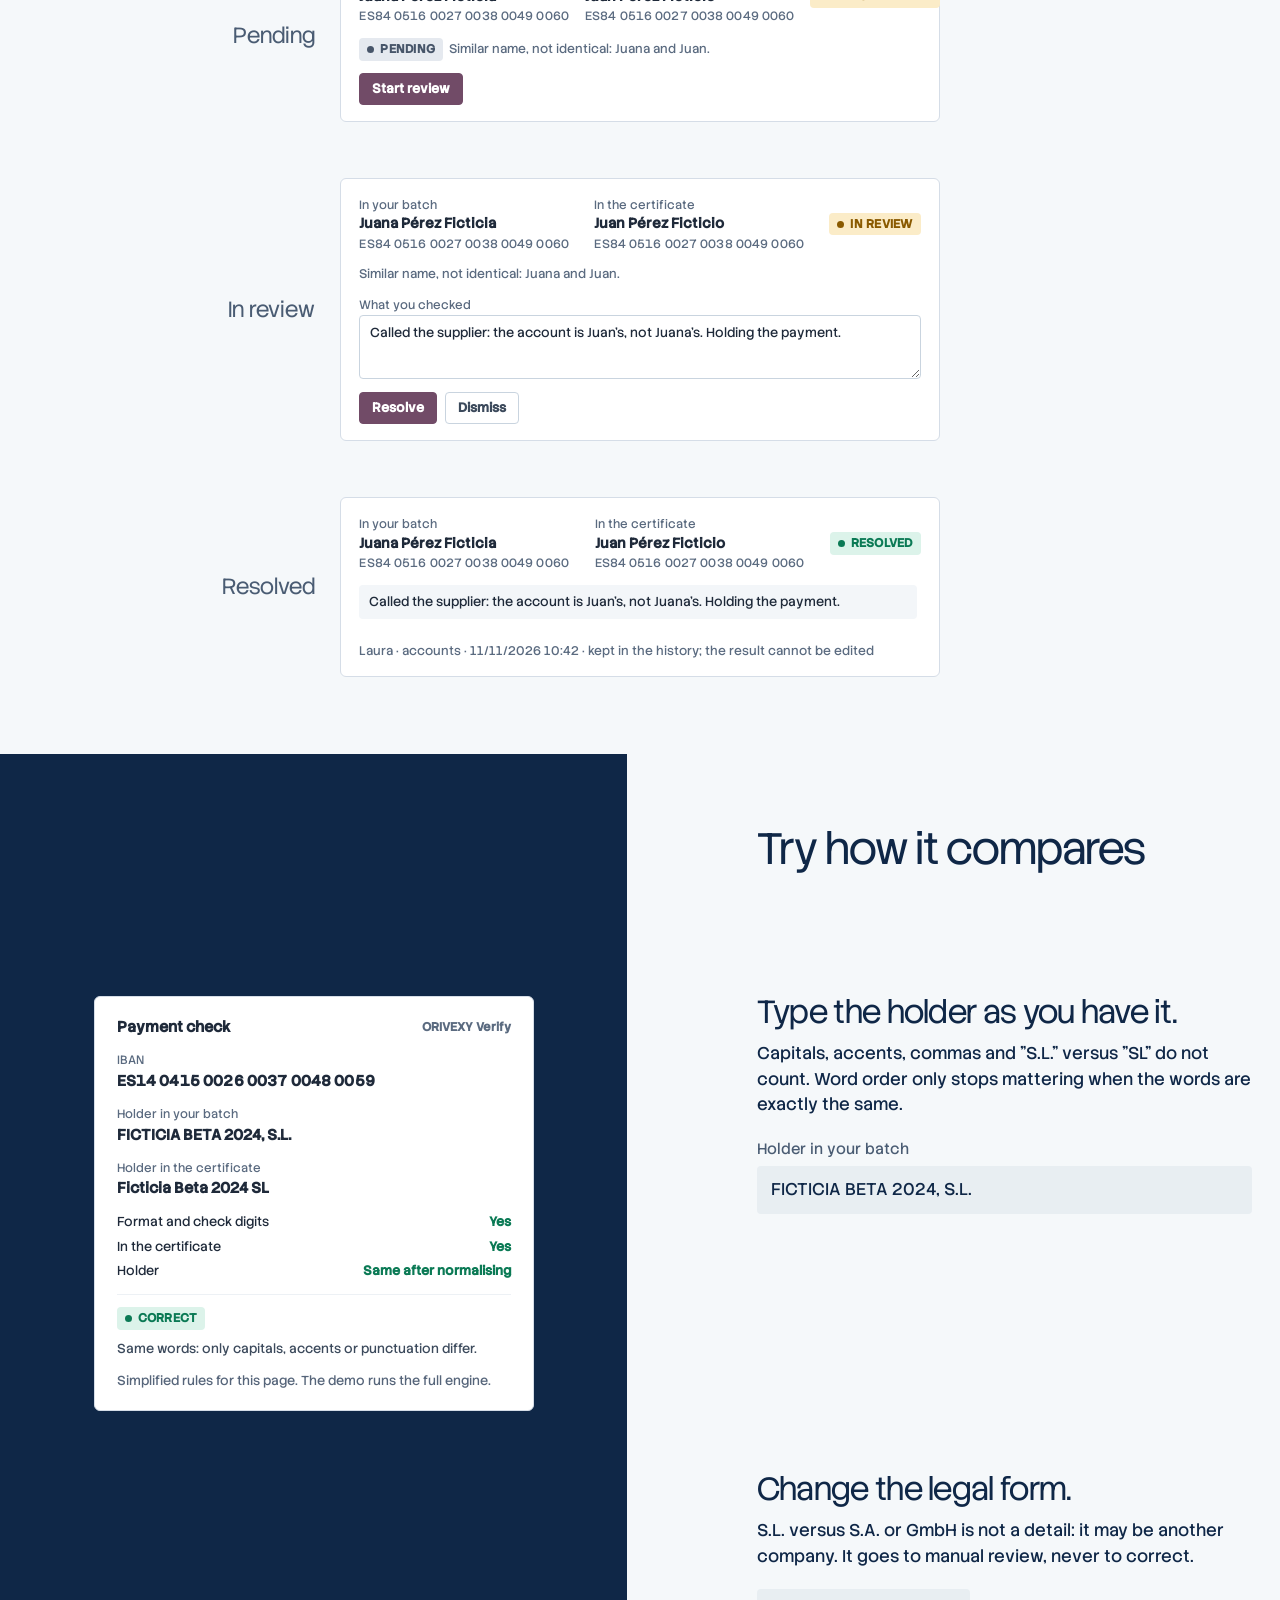
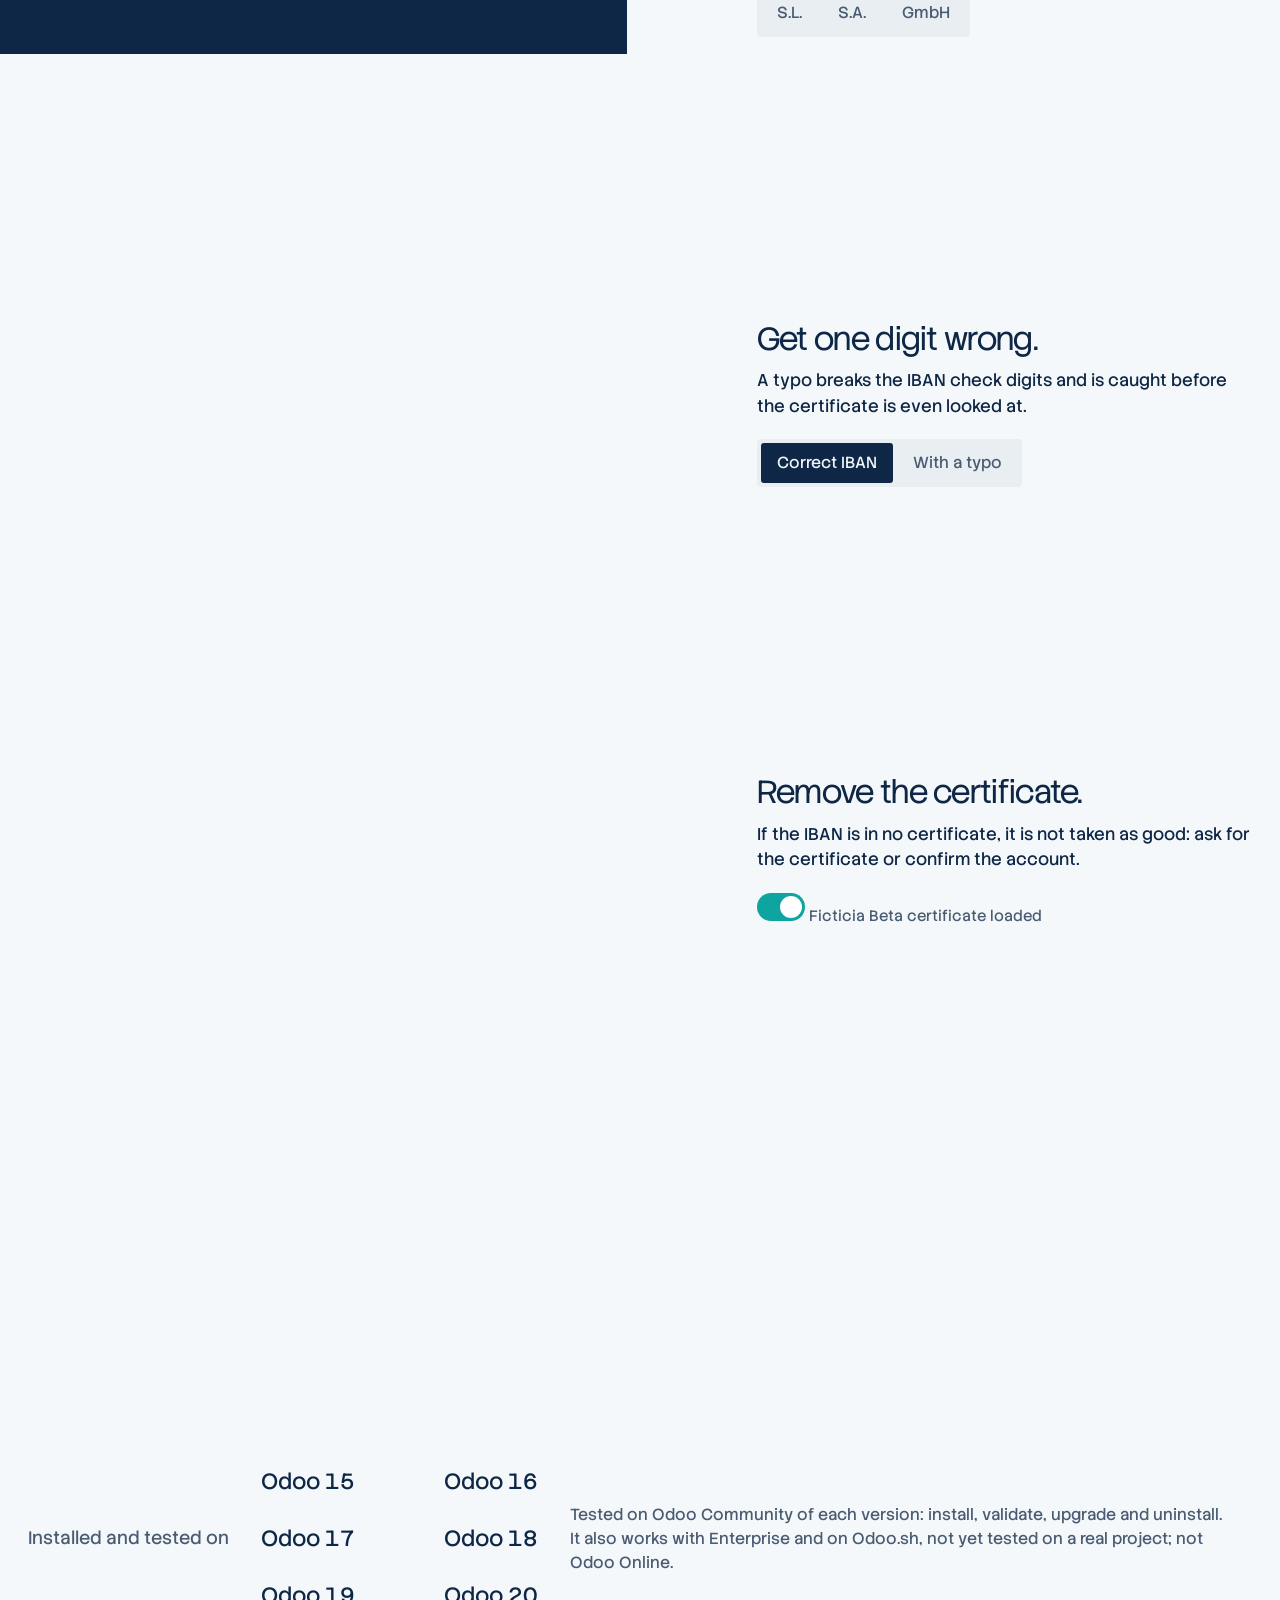
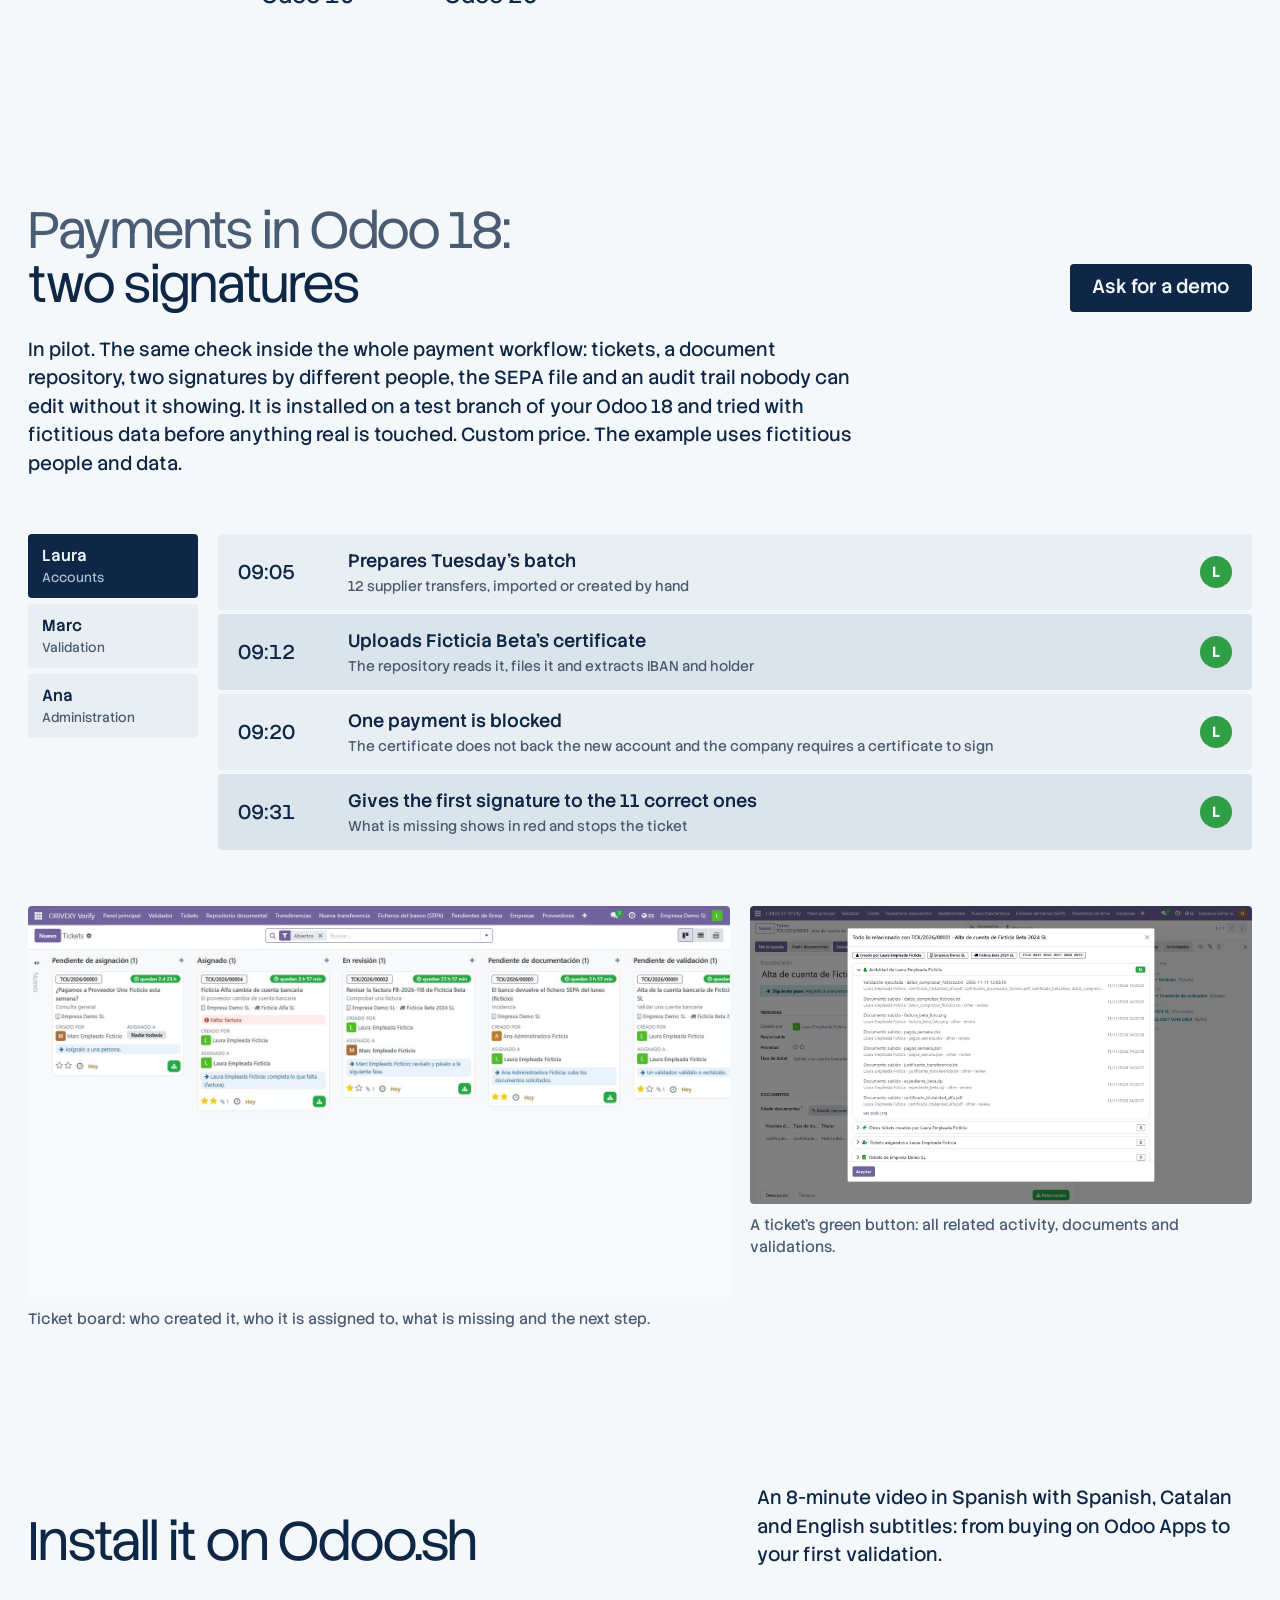
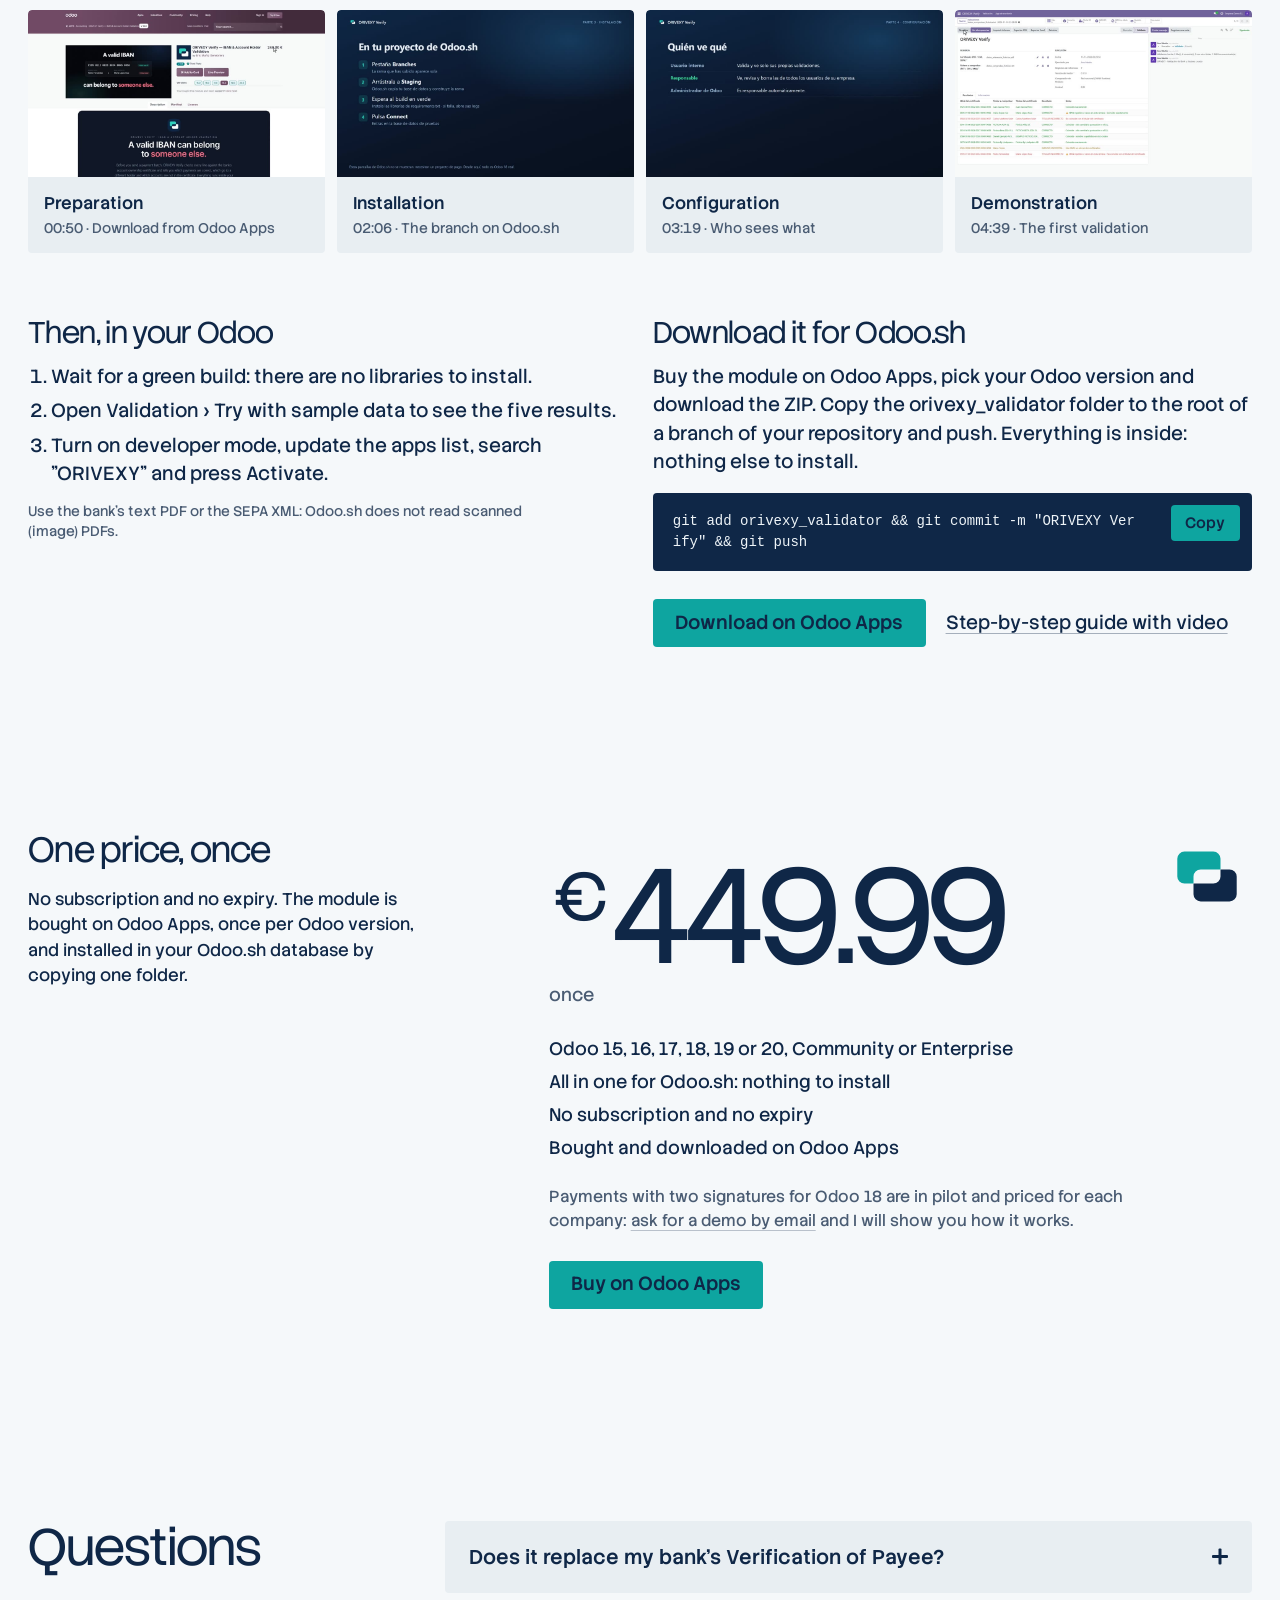
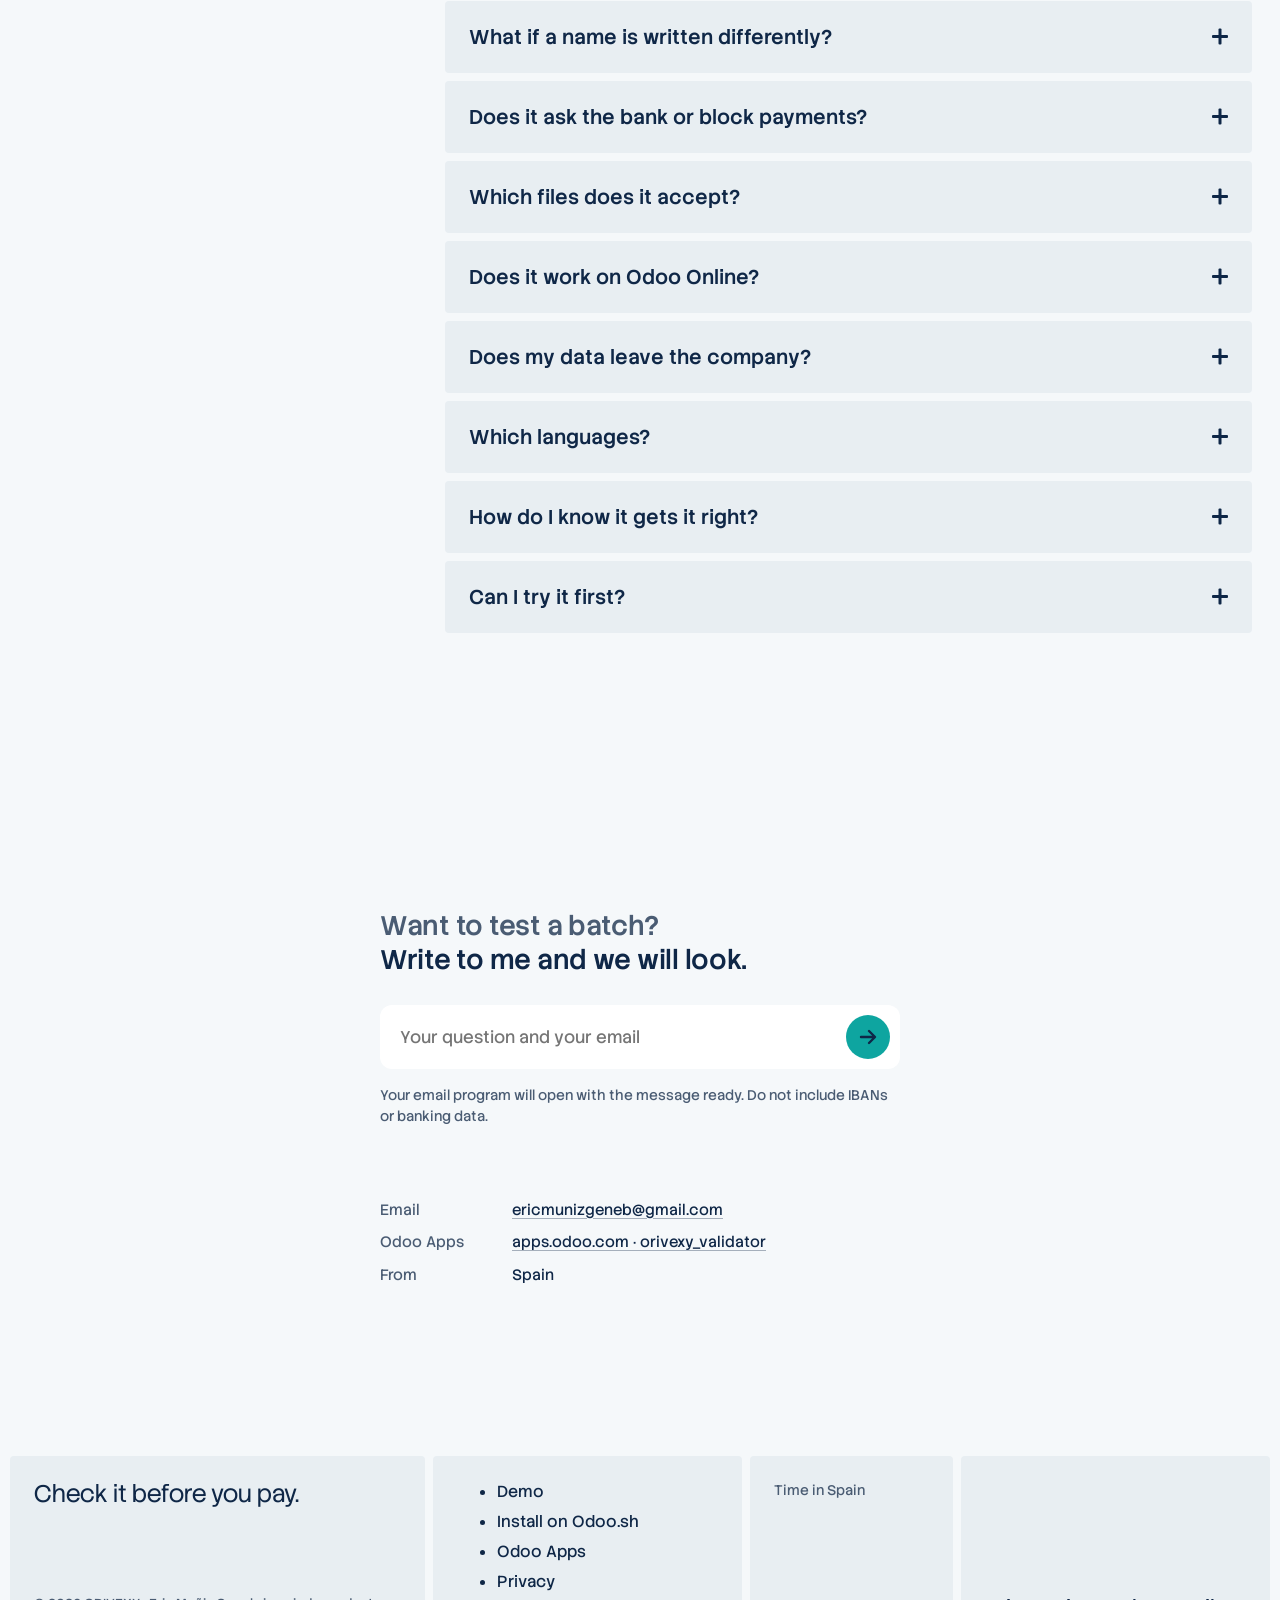
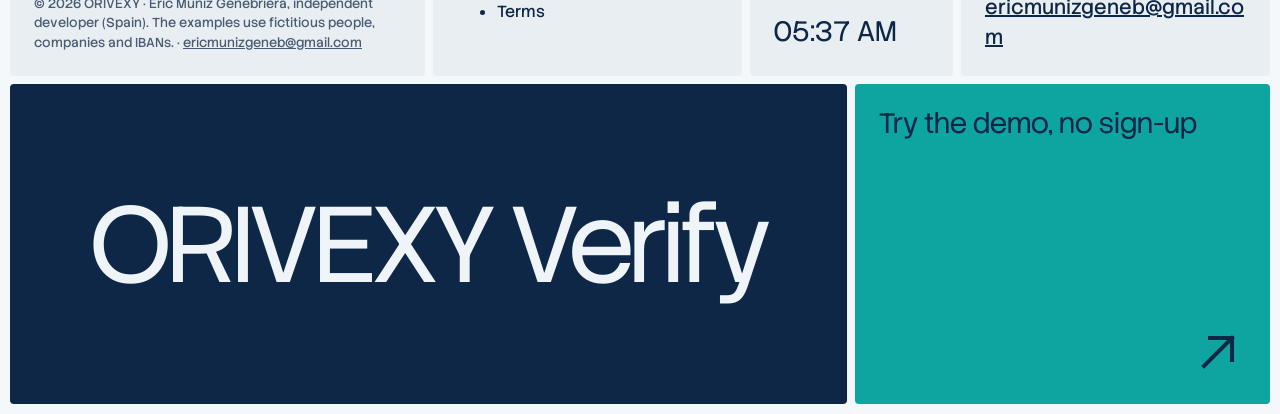
==== commit 6411e73d: "Odoo.sh todo en uno, 449,99 €: portada y manual" ====
--- a/index.html
+++ b/index.html
@@ -4,7 +4,7 @@
 <meta charset="utf-8">
 <meta name="viewport" content="width=device-width, initial-scale=1">
 <title>ORIVEXY Verify · Check IBAN and account holder before you pay</title>
-<meta name="description" content="Before you pay, ORIVEXY Verify matches every IBAN in your payment batch against the bank&#x27;s account ownership certificate and tells you which payments go to someone else. Odoo 15–20 module, on Odoo.sh or your own server. €249 one-time. Fully local.">
+<meta name="description" content="Before you pay, ORIVEXY Verify matches every IBAN in your payment batch against the bank&#x27;s account ownership certificate and tells you which payments go to someone else. All-in-one module for Odoo 15–20 on Odoo.sh. €449.99 one-time. Fully local.">
 <link rel="canonical" href="https://orivexy.com/">
 <link rel="alternate" hreflang="en" href="https://orivexy.com/">
 <link rel="alternate" hreflang="es" href="https://orivexy.com/es/">
@@ -13,7 +13,7 @@
 <meta property="og:type" content="website">
 <meta property="og:locale" content="en_GB">
 <meta property="og:title" content="ORIVEXY Verify · Check IBAN and account holder before you pay">
-<meta property="og:description" content="Before you pay, ORIVEXY Verify matches every IBAN in your payment batch against the bank&#x27;s account ownership certificate and tells you which payments go to someone else. Odoo 15–20 module, on Odoo.sh or your own server. €249 one-time. Fully local.">
+<meta property="og:description" content="Before you pay, ORIVEXY Verify matches every IBAN in your payment batch against the bank&#x27;s account ownership certificate and tells you which payments go to someone else. All-in-one module for Odoo 15–20 on Odoo.sh. €449.99 one-time. Fully local.">
 <meta property="og:image" content="https://orivexy.com/img/web-resultados-odoo.jpg">
 <meta property="og:url" content="https://orivexy.com/">
 <meta name="twitter:card" content="summary_large_image">
@@ -21,9 +21,9 @@
 <link rel="icon" href="img/web-simbolo.svg" type="image/svg+xml">
 <link rel="preload" href="assets/fonts/stack-sans-text-latin.woff2" as="font" type="font/woff2" crossorigin>
 <link rel="preload" href="assets/fonts/stack-sans-headline-latin.woff2" as="font" type="font/woff2" crossorigin>
-<link rel="stylesheet" href="assets/web.css?v=c9f4abe9">
+<link rel="stylesheet" href="assets/web.css?v=7beab6a9">
 <script>document.documentElement.classList.add('js')</script>
-<script type="application/ld+json">{"@context": "https://schema.org", "@type": "SoftwareApplication", "name": "ORIVEXY Verify", "applicationCategory": "BusinessApplication", "operatingSystem": "Odoo 15–20 (Odoo.sh, Community, Enterprise)", "description": "Before you pay, ORIVEXY Verify matches every IBAN in your payment batch against the bank's account ownership certificate and tells you which payments go to someone else. Odoo 15–20 module, on Odoo.sh or your own server. €249 one-time. Fully local.", "inLanguage": "en", "url": "https://orivexy.com/", "image": "https://orivexy.com/img/web-resultados-odoo.jpg", "author": {"@type": "Person", "name": "Eric Muñiz Genebriera"}, "offers": {"@type": "Offer", "price": "249.00", "priceCurrency": "EUR", "url": "https://apps.odoo.com/apps/modules/18.0/orivexy_validator", "availability": "https://schema.org/InStock"}}</script>
+<script type="application/ld+json">{"@context": "https://schema.org", "@type": "SoftwareApplication", "name": "ORIVEXY Verify", "applicationCategory": "BusinessApplication", "operatingSystem": "Odoo 15–20 (Odoo.sh, Community, Enterprise)", "description": "Before you pay, ORIVEXY Verify matches every IBAN in your payment batch against the bank's account ownership certificate and tells you which payments go to someone else. All-in-one module for Odoo 15–20 on Odoo.sh. €449.99 one-time. Fully local.", "inLanguage": "en", "url": "https://orivexy.com/", "image": "https://orivexy.com/img/web-resultados-odoo.jpg", "author": {"@type": "Person", "name": "Eric Muñiz Genebriera"}, "offers": {"@type": "Offer", "price": "449.99", "priceCurrency": "EUR", "url": "https://apps.odoo.com/apps/modules/18.0/orivexy_validator", "availability": "https://schema.org/InStock"}}</script>
 </head>
 <body>
 <main>
@@ -53,7 +53,7 @@
     </div>
   </div>
       <div class="hero__foot">
-        <p class="hero__sub" data-rise style="--d:3">ORIVEXY Verify matches every payment in your batch against the bank&#x27;s account ownership certificate and tells you, before you pay, which ones go to the right person. Odoo 15–20 module, on Odoo.sh or your own server: €249, one-time.</p>
+        <p class="hero__sub" data-rise style="--d:3">ORIVEXY Verify matches every payment in your batch against the bank&#x27;s account ownership certificate and tells you, before you pay, which ones go to the right person. All-in-one module for Odoo 15–20 on Odoo.sh: €449.99, one-time.</p>
         <div class="hero__actions" data-rise style="--d:4"><a class="button" href="demo/">Try the demo</a><a class="link" href="https://apps.odoo.com/apps/modules/18.0/orivexy_validator">See it on Odoo Apps</a></div>
       </div>
     </div>
@@ -64,7 +64,7 @@
   <h2 class="intro__title" id="intro-t" data-reveal>What it does</h2>
   <div class="grid">
     <p class="intro__lead" data-reveal style="--d:1">Before you send a payment batch, ORIVEXY Verify looks up every IBAN in the bank&#x27;s ownership certificate and compares the holder&#x27;s name. It tells you which payments are correct, which go to someone else and which are missing.</p>
-    <div class="intro__cols"><p data-reveal style="--d:2"><b>Who it is for.</b> Anyone who pays suppliers from Odoo or prepares SEPA batches: accounts, treasury, administration. Also for Odoo partners who install it for their clients.</p><p data-reveal style="--d:3"><b>What it checks.</b> That the IBAN is valid (85 countries, length and check digits), that it is in the certificate and that the holder matches. Accents, capitals and &quot;S.L.&quot; versus &quot;SL&quot; do not count; a different surname does. It also warns when an IBAN repeats in the batch.</p><p data-reveal style="--d:4"><b>Where.</b> Inside your Odoo, on Odoo.sh or your own server. IBANs, names and files never leave your installation: the module calls no external service.</p><p data-reveal style="--d:5"><b>How to start.</b> Try the demo in your browser, with fictitious data and no sign-up. Then download the module from Odoo Apps for your Odoo version and add it to your database.</p></div>
+    <div class="intro__cols"><p data-reveal style="--d:2"><b>Who it is for.</b> Anyone who pays suppliers from Odoo or prepares SEPA batches: accounts, treasury, administration. Also for Odoo partners who install it for their clients.</p><p data-reveal style="--d:3"><b>What it checks.</b> That the IBAN is valid (85 countries, length and check digits), that it is in the certificate and that the holder matches. Accents, capitals and &quot;S.L.&quot; versus &quot;SL&quot; do not count; a different surname does. It also warns when an IBAN repeats in the batch.</p><p data-reveal style="--d:4"><b>Where.</b> Inside your Odoo.sh database. IBANs, names and files never leave your installation: the module calls no external service.</p><p data-reveal style="--d:5"><b>How to start.</b> Try the demo in your browser, with fictitious data and no sign-up. Then download the module from Odoo Apps for your Odoo version and add it to your database.</p></div>
   </div>
 </section>
 
@@ -73,7 +73,7 @@
     <h2 class="head how__title" id="how-t" data-reveal>Two files and a button</h2>
     <div class="how__step" data-reveal>
       <p class="how__say">First, the bank certificate.</p>
-      <div class="how__call" data-ui><div class="file-chip"><span class="file-chip__icon">PDF</span><span><strong>ownership_certificate_beta.pdf</strong><br><span class="ui-label">PDF, scanned PDF or SEPA XML</span></span></div></div>
+      <div class="how__call" data-ui><div class="file-chip"><span class="file-chip__icon">PDF</span><span><strong>ownership_certificate_beta.pdf</strong><br><span class="ui-label">PDF or SEPA XML</span></span></div></div>
       <div class="how__resp" data-ui><div class="ui-card read-list"><div class="read-list__head"><span>3 accounts read</span><span class="badge badge--ok">OK</span></div><div class="read-list__row"><span class="iban">ES14 0415 0026 0037 0048 0059</span><span>Ficticia Beta 2024 SL</span></div><div class="read-list__row"><span class="iban">ES41 0314 0025 0036 0047 0058</span><span>Ficticia Alfa SL</span></div><div class="read-list__row"><span class="iban">ES68 0213 0024 0035 0046 0057</span><span>Carlos Martínez Soler</span></div></div></div>
     </div>
     <div class="how__step" data-reveal>
@@ -176,9 +176,9 @@
   </div>
   <div class="inst__tiles"><a class="inst__tile" href="odoo-sh/" data-reveal style="--d:0"><div class="inst__pic"><img src="img/web-instalar-1.jpg" width="960" height="540" loading="lazy" alt="Still from the installation video: Preparation · Download from Odoo Apps"></div><div class="inst__strip"><b>Preparation</b><span>00:50 · Download from Odoo Apps</span></div></a><a class="inst__tile" href="odoo-sh/" data-reveal style="--d:1"><div class="inst__pic"><img src="img/web-instalar-2.jpg" width="960" height="540" loading="lazy" alt="Still from the installation video: Installation · The branch on Odoo.sh"></div><div class="inst__strip"><b>Installation</b><span>02:06 · The branch on Odoo.sh</span></div></a><a class="inst__tile" href="odoo-sh/" data-reveal style="--d:2"><div class="inst__pic"><img src="img/web-instalar-3.jpg" width="960" height="540" loading="lazy" alt="Still from the installation video: Configuration · Who sees what"></div><div class="inst__strip"><b>Configuration</b><span>03:19 · Who sees what</span></div></a><a class="inst__tile" href="odoo-sh/" data-reveal style="--d:3"><div class="inst__pic"><img src="img/web-instalar-4.jpg" width="960" height="540" loading="lazy" alt="Still from the installation video: Demonstration · The first validation"></div><div class="inst__strip"><b>Demonstration</b><span>04:39 · The first validation</span></div></a></div>
   <div class="inst__more">
-    <div data-reveal><h3>On your own server</h3><ol><li>Copy the orivexy_validator folder into your addons.</li><li>Install the libraries: pip install -r orivexy_validator/requirements.txt</li><li>Turn on developer mode, update the apps list, search &quot;ORIVEXY&quot; and press Activate.</li></ol><p class="small muted" style="margin-top:12px">Scanned PDFs need Tesseract OCR on the server. Odoo.sh does not include it: use the text PDF, the SEPA XML or the app.</p></div>
-    <div data-reveal style="--d:1"><h3>Download it for Odoo.sh</h3><p>Buy the module on Odoo Apps, pick your Odoo version and download the ZIP. Copy the orivexy_validator folder to the root of a branch of your repository, add its libraries and push:</p>
-      <div class="code"><pre><code id="cmd">cat orivexy_validator/requirements.txt >> requirements.txt</code></pre><button type="button" data-copy="cmd">Copy</button></div>
+    <div data-reveal><h3>Then, in your Odoo</h3><ol><li>Wait for a green build: there are no libraries to install.</li><li>Open Validation › Try with sample data to see the five results.</li><li>Turn on developer mode, update the apps list, search &quot;ORIVEXY&quot; and press Activate.</li></ol><p class="small muted" style="margin-top:12px">Use the bank&#x27;s text PDF or the SEPA XML: Odoo.sh does not read scanned (image) PDFs.</p></div>
+    <div data-reveal style="--d:1"><h3>Download it for Odoo.sh</h3><p>Buy the module on Odoo Apps, pick your Odoo version and download the ZIP. Copy the orivexy_validator folder to the root of a branch of your repository and push. Everything is inside: nothing else to install.</p>
+      <div class="code"><pre><code id="cmd">git add orivexy_validator && git commit -m "ORIVEXY Verify" && git push</code></pre><button type="button" data-copy="cmd">Copy</button></div>
       <div class="price__actions"><a class="button" href="https://apps.odoo.com/apps/modules/18.0/orivexy_validator">Download on Odoo Apps</a><a class="link" href="odoo-sh/">Step-by-step guide with video</a></div></div>
   </div>
 </section>
@@ -186,12 +186,12 @@
 <section class="wrap price" id="price" aria-labelledby="price-t">
   <div class="price__text">
     <h2 id="price-t">One price, once</h2>
-    <p>No subscription and no expiry. The module is bought on Odoo Apps, once per Odoo version, and installed in your database on Odoo.sh or your own server.</p>
+    <p>No subscription and no expiry. The module is bought on Odoo Apps, once per Odoo version, and installed in your Odoo.sh database by copying one folder.</p>
   </div>
   <div class="price__fig">
-    <p class="price__num nums"><span class="price__cur">€</span><span>249</span><span class="price__per">once</span></p>
+    <p class="price__num nums"><span class="price__cur">€</span><span>449.99</span><span class="price__per">once</span></p>
     <img class="price__mark" src="img/web-simbolo.svg" width="100" height="100" alt="">
-    <ul class="price__list"><li>Odoo 15, 16, 17, 18, 19 or 20, Community or Enterprise</li><li>For Odoo.sh and your own server</li><li>No subscription and no expiry</li><li>Bought and downloaded on Odoo Apps</li></ul>
+    <ul class="price__list"><li>Odoo 15, 16, 17, 18, 19 or 20, Community or Enterprise</li><li>All in one for Odoo.sh: nothing to install</li><li>No subscription and no expiry</li><li>Bought and downloaded on Odoo Apps</li></ul>
     <p class="price__alt">Payments with two signatures for Odoo 18 are in pilot and priced for each company: <a class="link" href="mailto:ericmunizgeneb@gmail.com?subject=ORIVEXY%20Verify%20two-signature%20payments">ask for a demo by email</a> and I will show you how it works.</p>
     <div class="price__actions"><a class="button" href="https://apps.odoo.com/apps/modules/18.0/orivexy_validator">Buy on Odoo Apps</a></div>
   </div>
@@ -199,7 +199,7 @@
 
 <section class="wrap section faq" aria-labelledby="faq-t">
   <h2 class="faq__title" id="faq-t">Questions</h2>
-  <div class="faq__list"><details name="faq"><summary>Does it replace my bank&#x27;s Verification of Payee?</summary><p>No, it complements it. Since 9 October 2025 euro-area banks must check name and IBAN on euro transfers, but for batch payments a business may opt out of that check. ORIVEXY checks the whole batch before you send it, against the ownership certificate issued by your supplier&#x27;s bank, and keeps a record of what was checked and who decided.</p></details><details name="faq"><summary>What if a name is written differently?</summary><p>Accents, capitals, punctuation and &quot;S.L.&quot; versus &quot;SL&quot; do not count. Word order is ignored only when exactly the same words appear. A different or missing surname is flagged, and doubtful cases go to manual review.</p></details><details name="faq"><summary>Does it ask the bank or block payments?</summary><p>No. It compares your batch with the certificate you provide. It does not query the bank, does not prove that an account exists or is active, nor that the certificate is genuine. The verification module does not block payments: it tells you which ones to review.</p></details><details name="faq"><summary>Which files does it accept?</summary><p>Certificates: text PDF, scanned PDF (with OCR) and SEPA XML. Batches: TXT, CSV, TSV, DAT and SEPA XML pain.001 or pain.008. PDFs up to 64 MB; batches and XML up to 24 MB. In Odoo, results export to PDF, CSV and Excel with IBANs masked.</p></details><details name="faq"><summary>Does it work on Odoo Online?</summary><p>No, because it needs its own Python libraries. It works on Odoo 15, 16, 17, 18, 19 and 20, Community and Enterprise, on your server or on Odoo.sh.</p></details><details name="faq"><summary>Does my data leave the company?</summary><p>No. Everything is processed in your Odoo database, on Odoo.sh or your own server; the module makes no external calls and never sends IBANs, names or files outside your installation.</p></details><details name="faq"><summary>Which languages?</summary><p>English, Spanish and Catalan; result notes are in Spanish. It reads certificates in 9 languages and validates IBANs of the 85 countries that use them.</p></details><details name="faq"><summary>How do I know it gets it right?</summary><p>Version 0.1.13 was measured on 2,000 synthetic pairs of look-alike names: no false &quot;correct&quot;. The published version passes more than 750 automated tests. Even so, always confirm before you pay.</p></details><details name="faq"><summary>Can I try it first?</summary><p>Yes: the demo runs in your browser with fictitious data, no sign-up. If you want to try it with your own files, write to me and we will test it together on your computer; do not send banking data by email.</p></details></div>
+  <div class="faq__list"><details name="faq"><summary>Does it replace my bank&#x27;s Verification of Payee?</summary><p>No, it complements it. Since 9 October 2025 euro-area banks must check name and IBAN on euro transfers, but for batch payments a business may opt out of that check. ORIVEXY checks the whole batch before you send it, against the ownership certificate issued by your supplier&#x27;s bank, and keeps a record of what was checked and who decided.</p></details><details name="faq"><summary>What if a name is written differently?</summary><p>Accents, capitals, punctuation and &quot;S.L.&quot; versus &quot;SL&quot; do not count. Word order is ignored only when exactly the same words appear. A different or missing surname is flagged, and doubtful cases go to manual review.</p></details><details name="faq"><summary>Does it ask the bank or block payments?</summary><p>No. It compares your batch with the certificate you provide. It does not query the bank, does not prove that an account exists or is active, nor that the certificate is genuine. The verification module does not block payments: it tells you which ones to review.</p></details><details name="faq"><summary>Which files does it accept?</summary><p>Certificates: text PDF and SEPA XML. Batches: TXT, CSV, TSV, DAT and SEPA XML pain.001 or pain.008. PDFs up to 64 MB; batches and XML up to 24 MB. In Odoo, results export to PDF, CSV and Excel with IBANs masked.</p></details><details name="faq"><summary>Does it work on Odoo Online?</summary><p>No: Odoo Online does not accept custom modules. It is made for Odoo.sh, with Odoo 15, 16, 17, 18, 19 or 20, Community or Enterprise.</p></details><details name="faq"><summary>Does my data leave the company?</summary><p>No. Everything is processed in your Odoo.sh database; the module makes no external calls and never sends IBANs, names or files outside your installation.</p></details><details name="faq"><summary>Which languages?</summary><p>English, Spanish and Catalan; result notes are in Spanish. It reads certificates in 9 languages and validates IBANs of the 85 countries that use them.</p></details><details name="faq"><summary>How do I know it gets it right?</summary><p>Version 0.1.13 was measured on 2,000 synthetic pairs of look-alike names: no false &quot;correct&quot;. The published version passes more than 750 automated tests. Even so, always confirm before you pay.</p></details><details name="faq"><summary>Can I try it first?</summary><p>Yes: the demo runs in your browser with fictitious data, no sign-up. If you want to try it with your own files, write to me and we will test it together on your computer; do not send banking data by email.</p></details></div>
 </section>
 
 <section class="wrap contact" aria-labelledby="contact-t">
@@ -225,6 +225,6 @@
   <a class="tile tile--go" href="demo/"><p>Try the demo, no sign-up</p><svg width="56" height="56" viewBox="0 0 56 56" aria-hidden="true"><path d="M14 42L42 14M20 14h22v22" fill="none" stroke="currentColor" stroke-width="4" stroke-linecap="square"/></svg></a>
 </footer>
 <script type="application/json" id="i18n">{"yes": "Yes", "no": "No", "notChecked": "Not checked", "copy": "Copy", "copied": "Copied", "copyFail": "Copy it by hand", "why": {"identical": "Exact match.", "punct": "Same words: only capitals, accents or punctuation differ.", "order": "Same words in another order.", "legal": "Another legal form: it may be another company. A person decides.", "legalMissing": "One of the two has no legal form: a person decides.", "similar": "Similar but not the same: a person decides.", "other": "Does not match the certificate holder. Hold the payment.", "empty": "Type a holder.", "invalid": "The check digits are wrong: fix the number.", "missing": "This IBAN is in no certificate: ask for the certificate or confirm the account."}, "how": {"identical": "Identical", "normalised": "Same after normalising", "similar": "Similar", "different": "Different"}, "review": {"resolved": "RESOLVED", "by": "You", "needNote": "Write what you checked: the note is mandatory."}, "result": {"ok": "CORRECT", "review": "MANUAL REVIEW", "other": "DIFFERENT HOLDER", "missing": "IBAN NOT FOUND", "invalid": "INVALID IBAN"}, "mail": "ericmunizgeneb@gmail.com", "mailSubject": "ORIVEXY Verify: question from the website", "lab": {"iban": "ES14 0415 0026 0037 0048 0059", "ibanTypo": "ES14 0415 0026 0037 0048 0050", "certHolder": "Ficticia Beta 2024 SL", "noCert": "—"}}</script>
-<script src="assets/web.js?v=c9f4abe9" defer></script>
+<script src="assets/web.js?v=7beab6a9" defer></script>
 </body>
 </html>
--- a/assets/web.css
+++ b/assets/web.css
@@ -337,10 +337,10 @@
 .price__text h2 { font-size: clamp(1.75rem, 1.4rem + 1vw, 2.25rem); margin-bottom: 18px; }
 .price__text p { font-size: 17px; }
 .price__fig { grid-column: 6 / span 7; position: relative; }
-.price__num { font-family: var(--font-display); font-weight: 300; font-size: clamp(120px, 16vw, 240px); line-height: 0.85; letter-spacing: -0.045em; display: flex; align-items: flex-start; gap: 0.04em; font-variant-numeric: lining-nums; }
+.price__num { font-family: var(--font-display); font-weight: 300; font-size: clamp(88px, 10.5vw, 180px); line-height: 0.85; letter-spacing: -0.045em; display: flex; flex-wrap: wrap; align-items: flex-start; gap: 0.04em; font-variant-numeric: lining-nums; }
 .price__cur { font-size: 0.5em; line-height: 1; margin-top: 0.06em; margin-inline: 0.08em; }
-.price__per { font-family: var(--font-text); font-size: 18px; letter-spacing: 0; align-self: flex-end; margin-bottom: 0.4em; margin-left: 0.6em; color: var(--muted); }
-.price__mark { position: absolute; width: clamp(72px, 9vw, 140px); top: -4%; left: clamp(330px, 42vw, 620px); background: none; }
+.price__per { font-family: var(--font-text); font-size: 18px; letter-spacing: 0; flex-basis: 100%; margin-top: 0.5em; color: var(--muted); }
+.price__mark { position: absolute; width: clamp(64px, 7vw, 120px); top: -6%; right: 0; background: none; }
 .price__list { margin-top: 32px; display: grid; gap: 6px; font-size: 18px; }
 .price__actions { margin-top: 28px; display: flex; align-items: center; flex-wrap: wrap; gap: 1.25rem; }
 .price__alt { margin-top: 24px; font-size: 16px; color: var(--muted); max-width: 56ch; }
@@ -458,7 +458,7 @@
   .price__per { flex-basis: 100%; margin: 0.6em 0 0; }
   .price__text, .price__fig { grid-column: 1; padding-top: 0; }
   .price__fig { margin-top: 40px; }
-  .price__num { font-size: 34vw; }
+  .price__num { font-size: 21vw; }
   .price__mark { left: auto; right: 0; top: -10%; width: 22vw; }
   .faq { display: block; }
   .faq__title { position: static; margin-bottom: 24px; font-size: 9vw; }
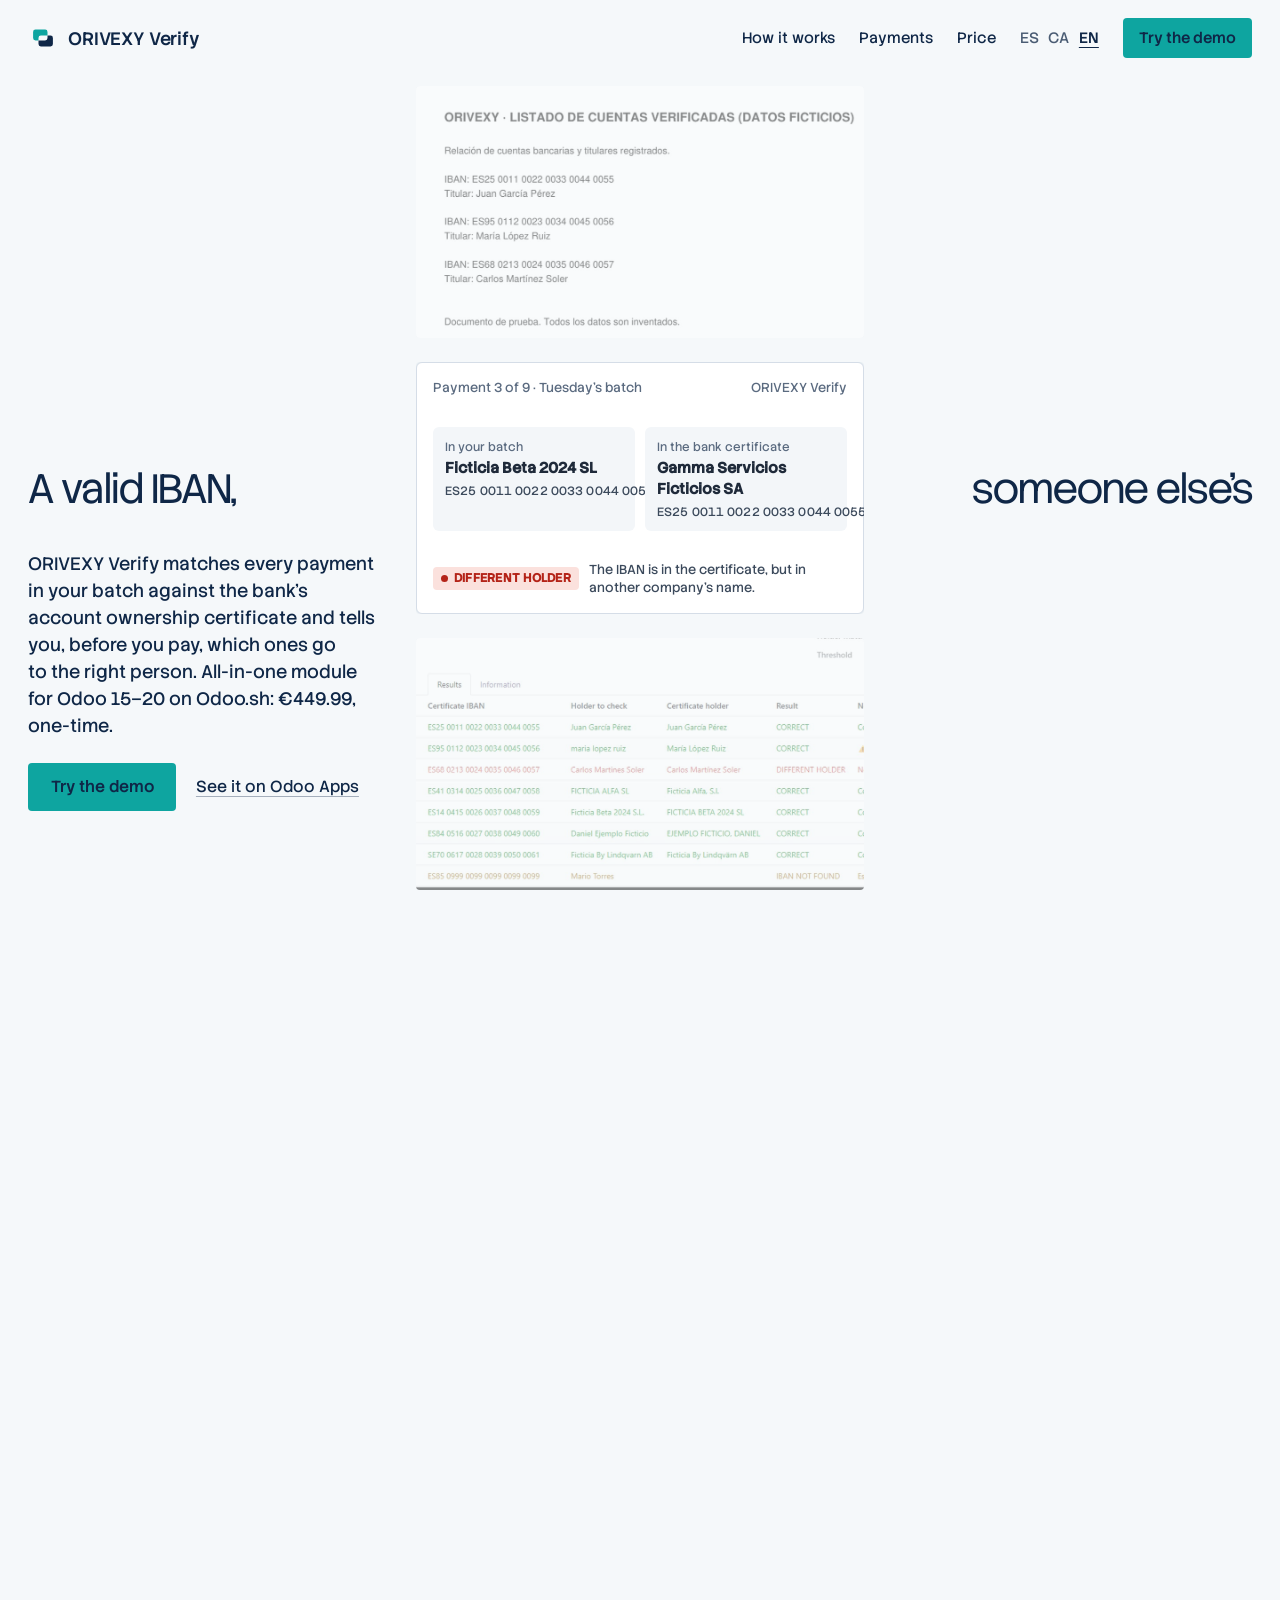
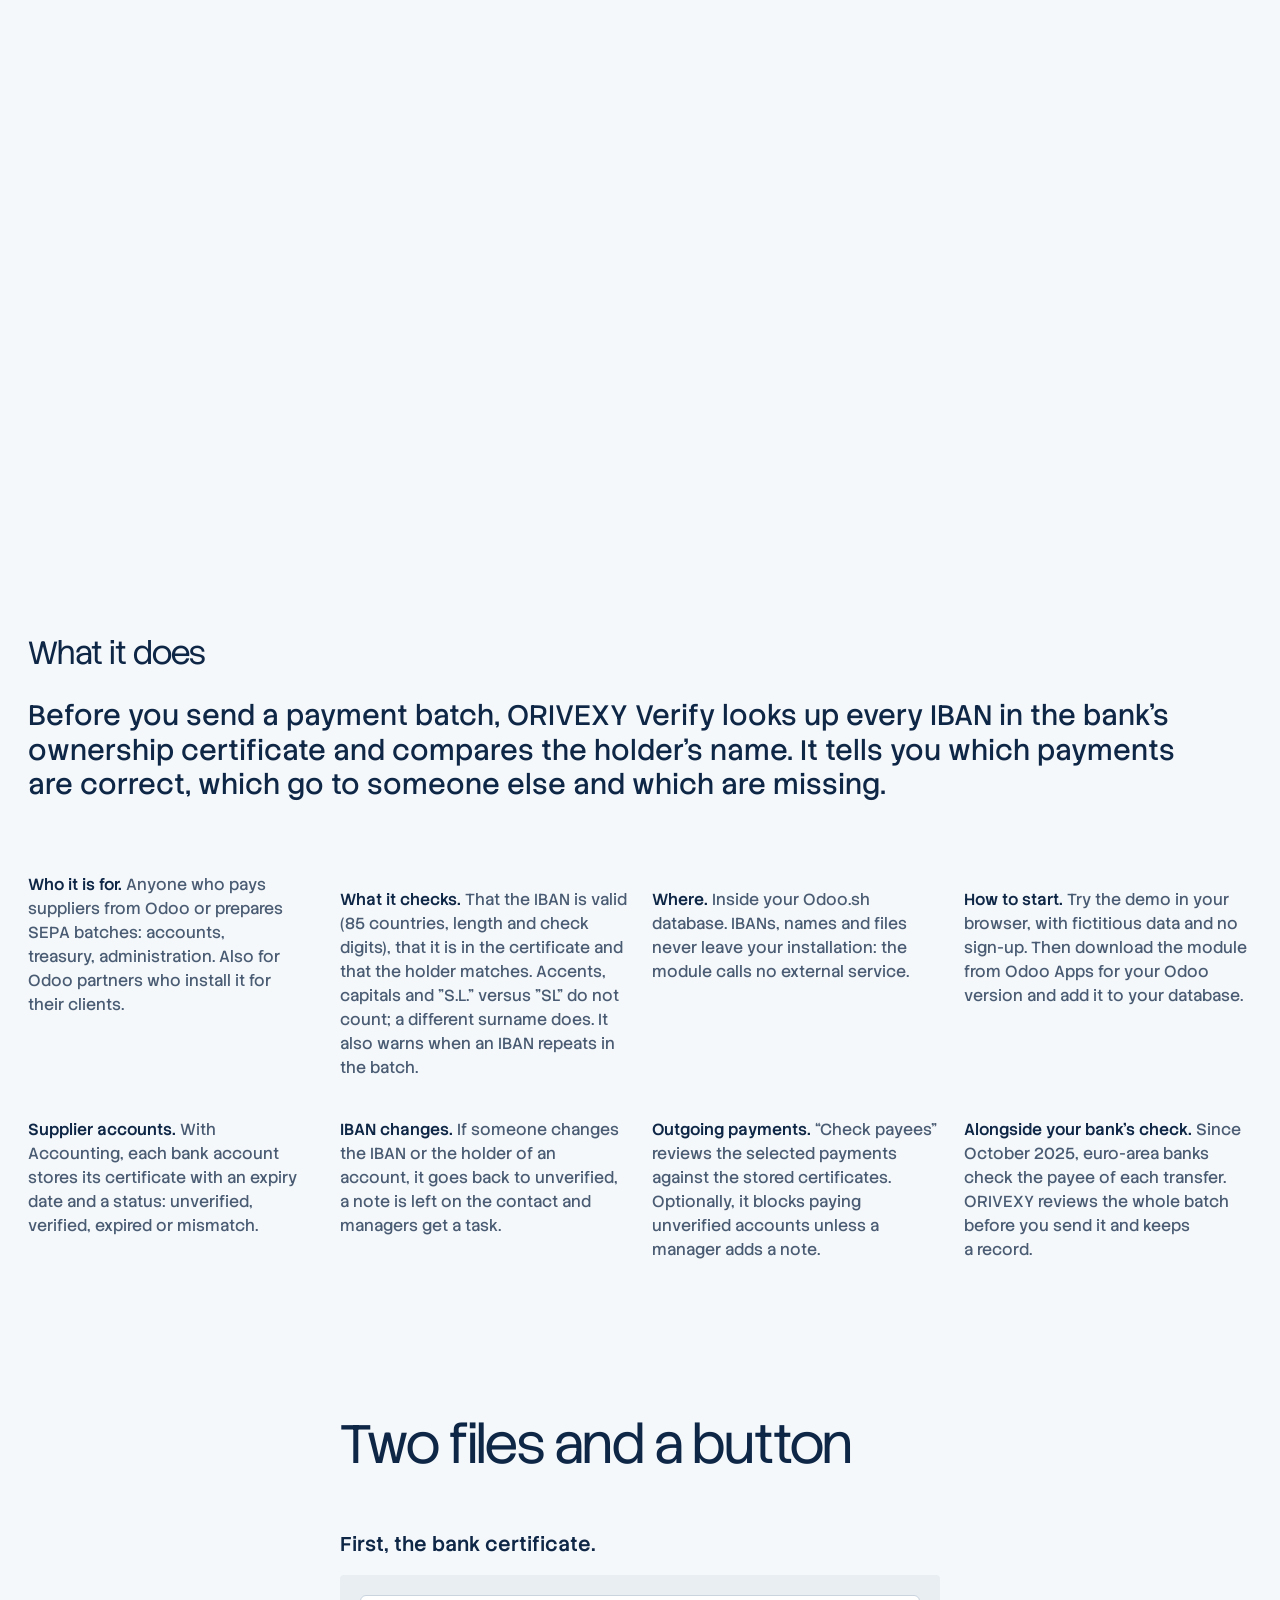
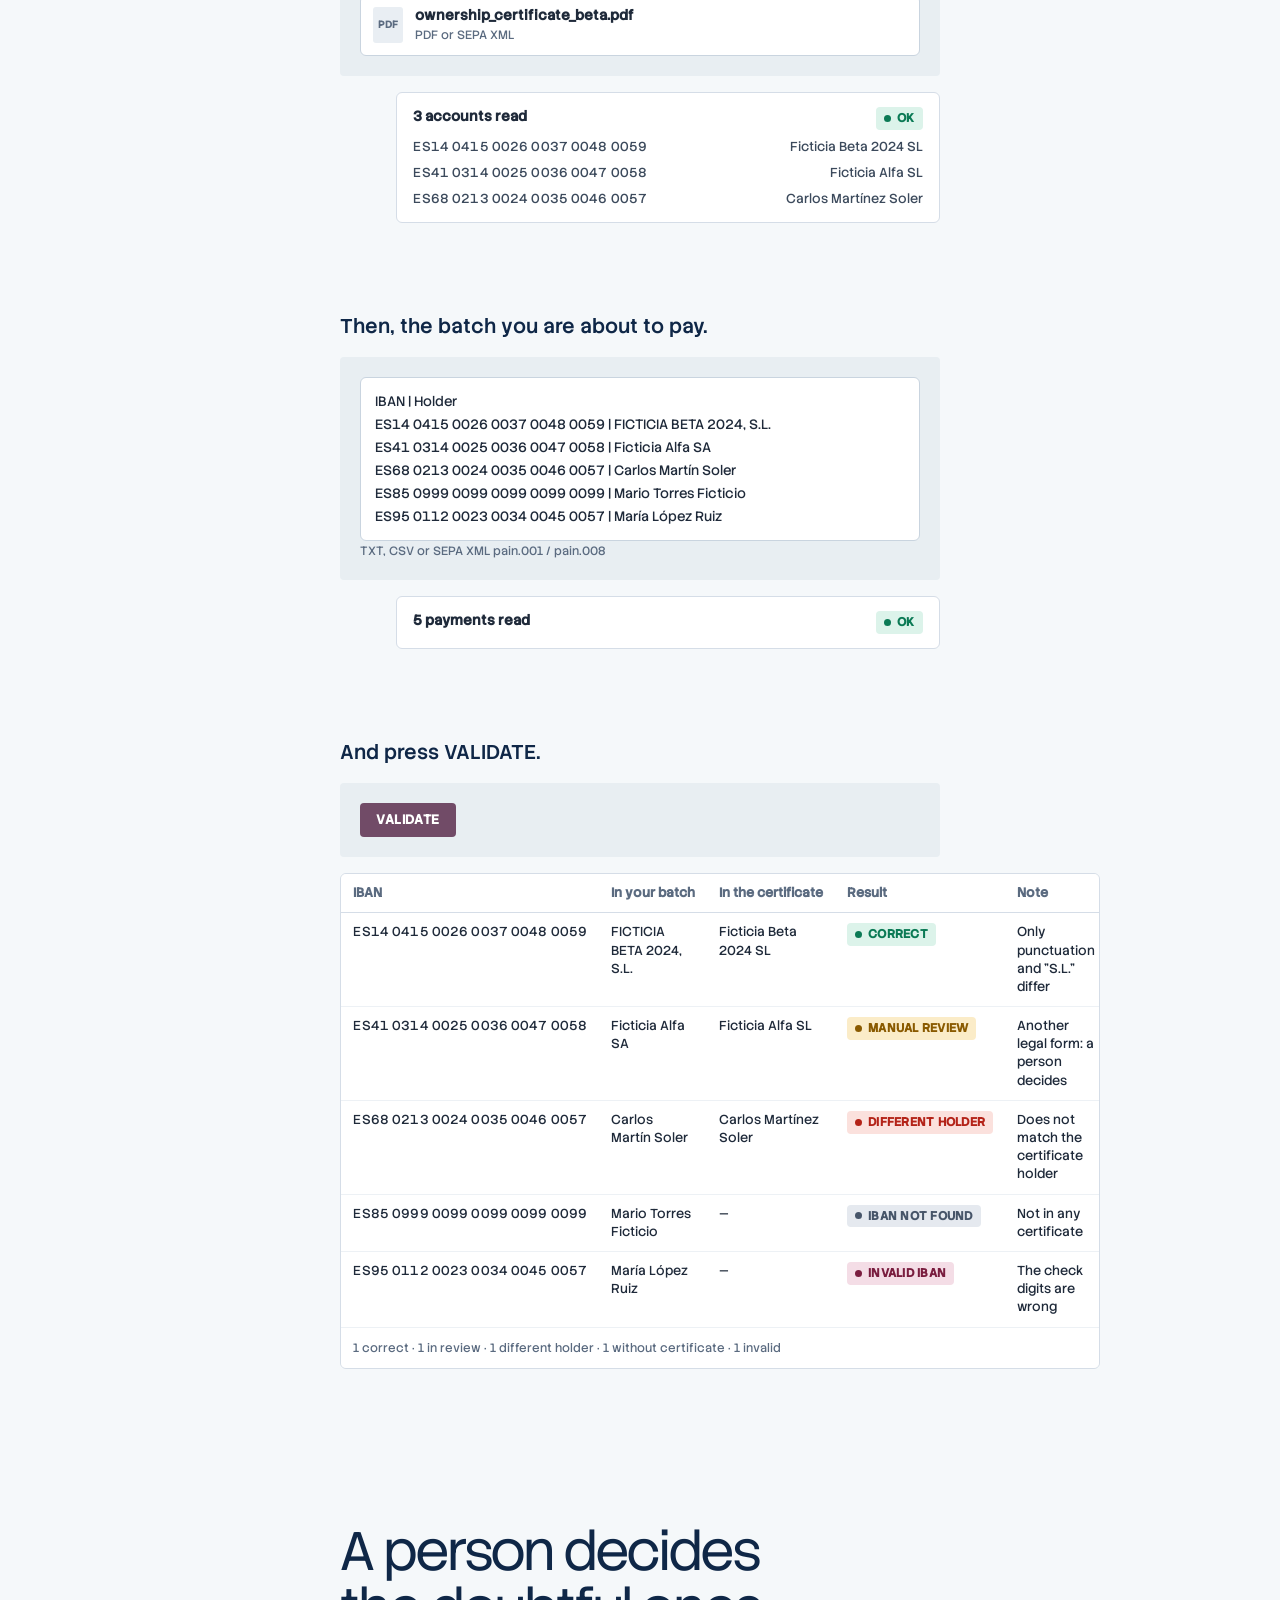
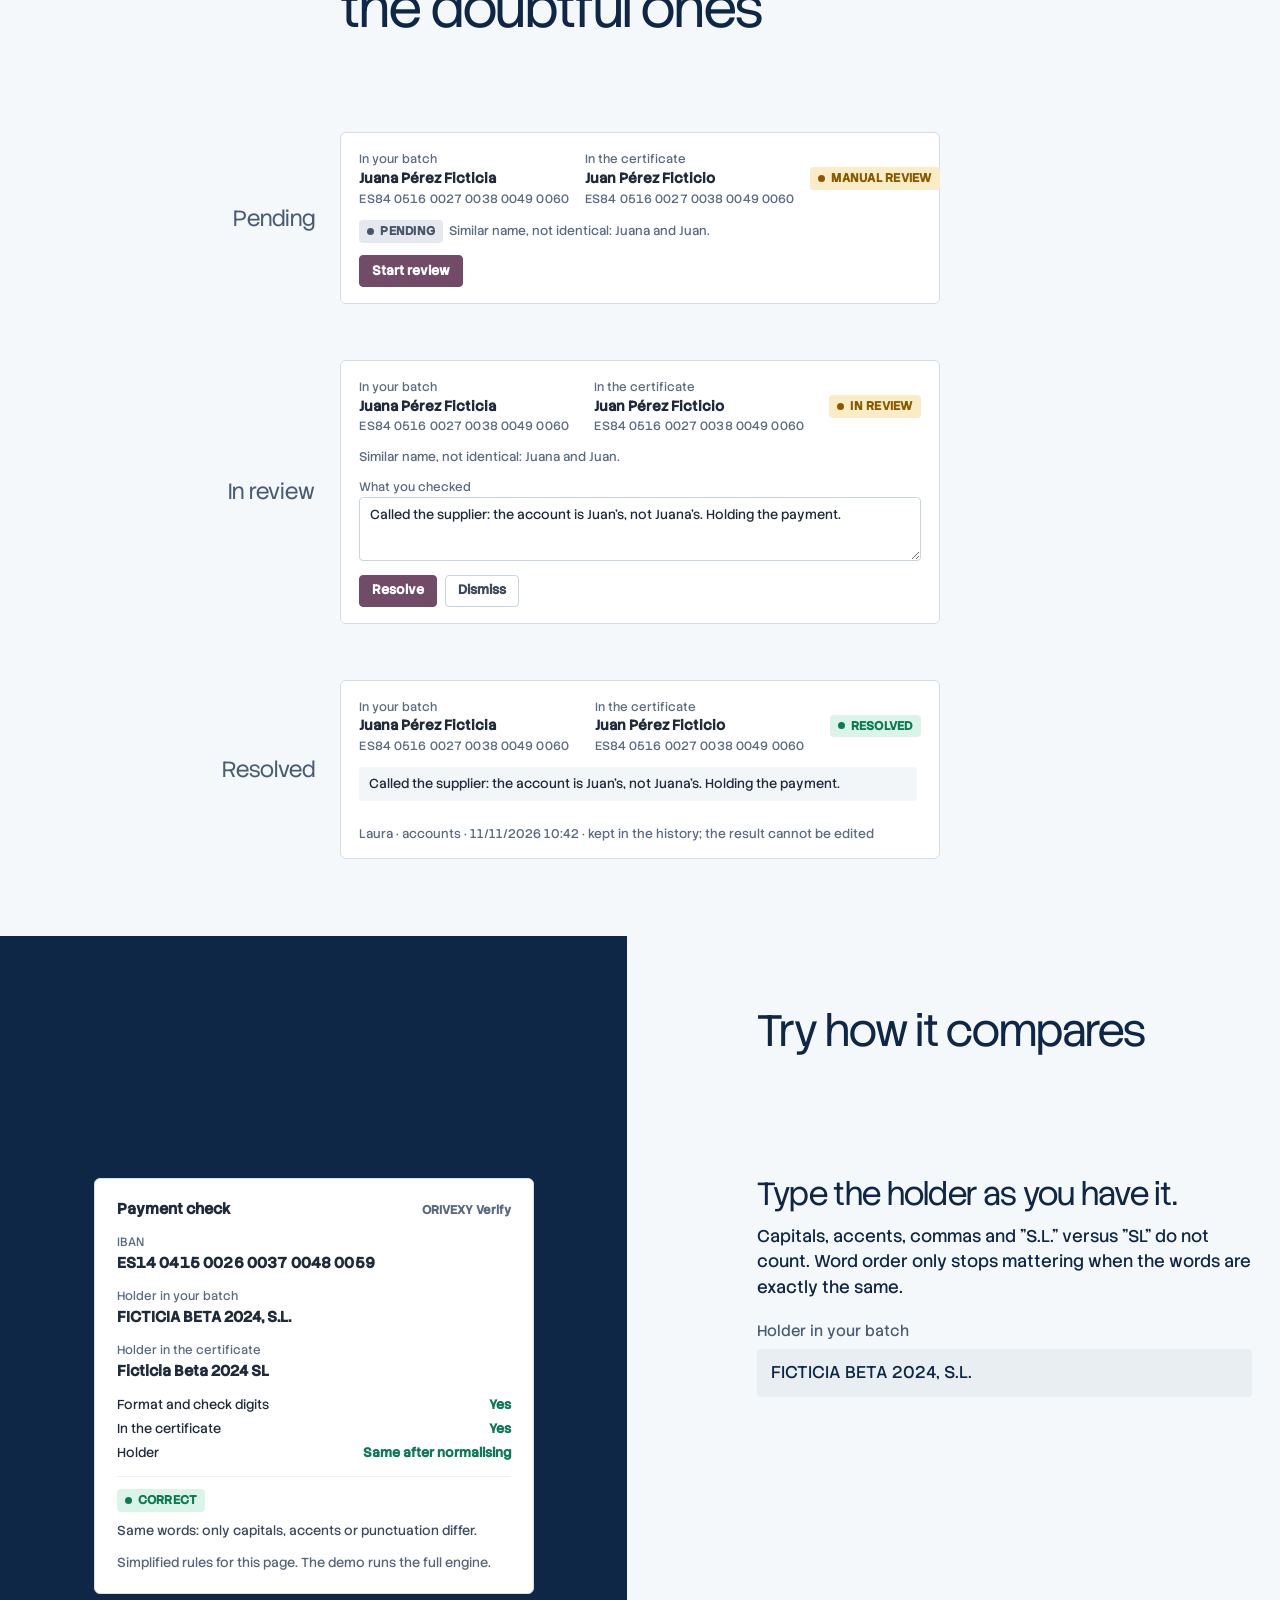
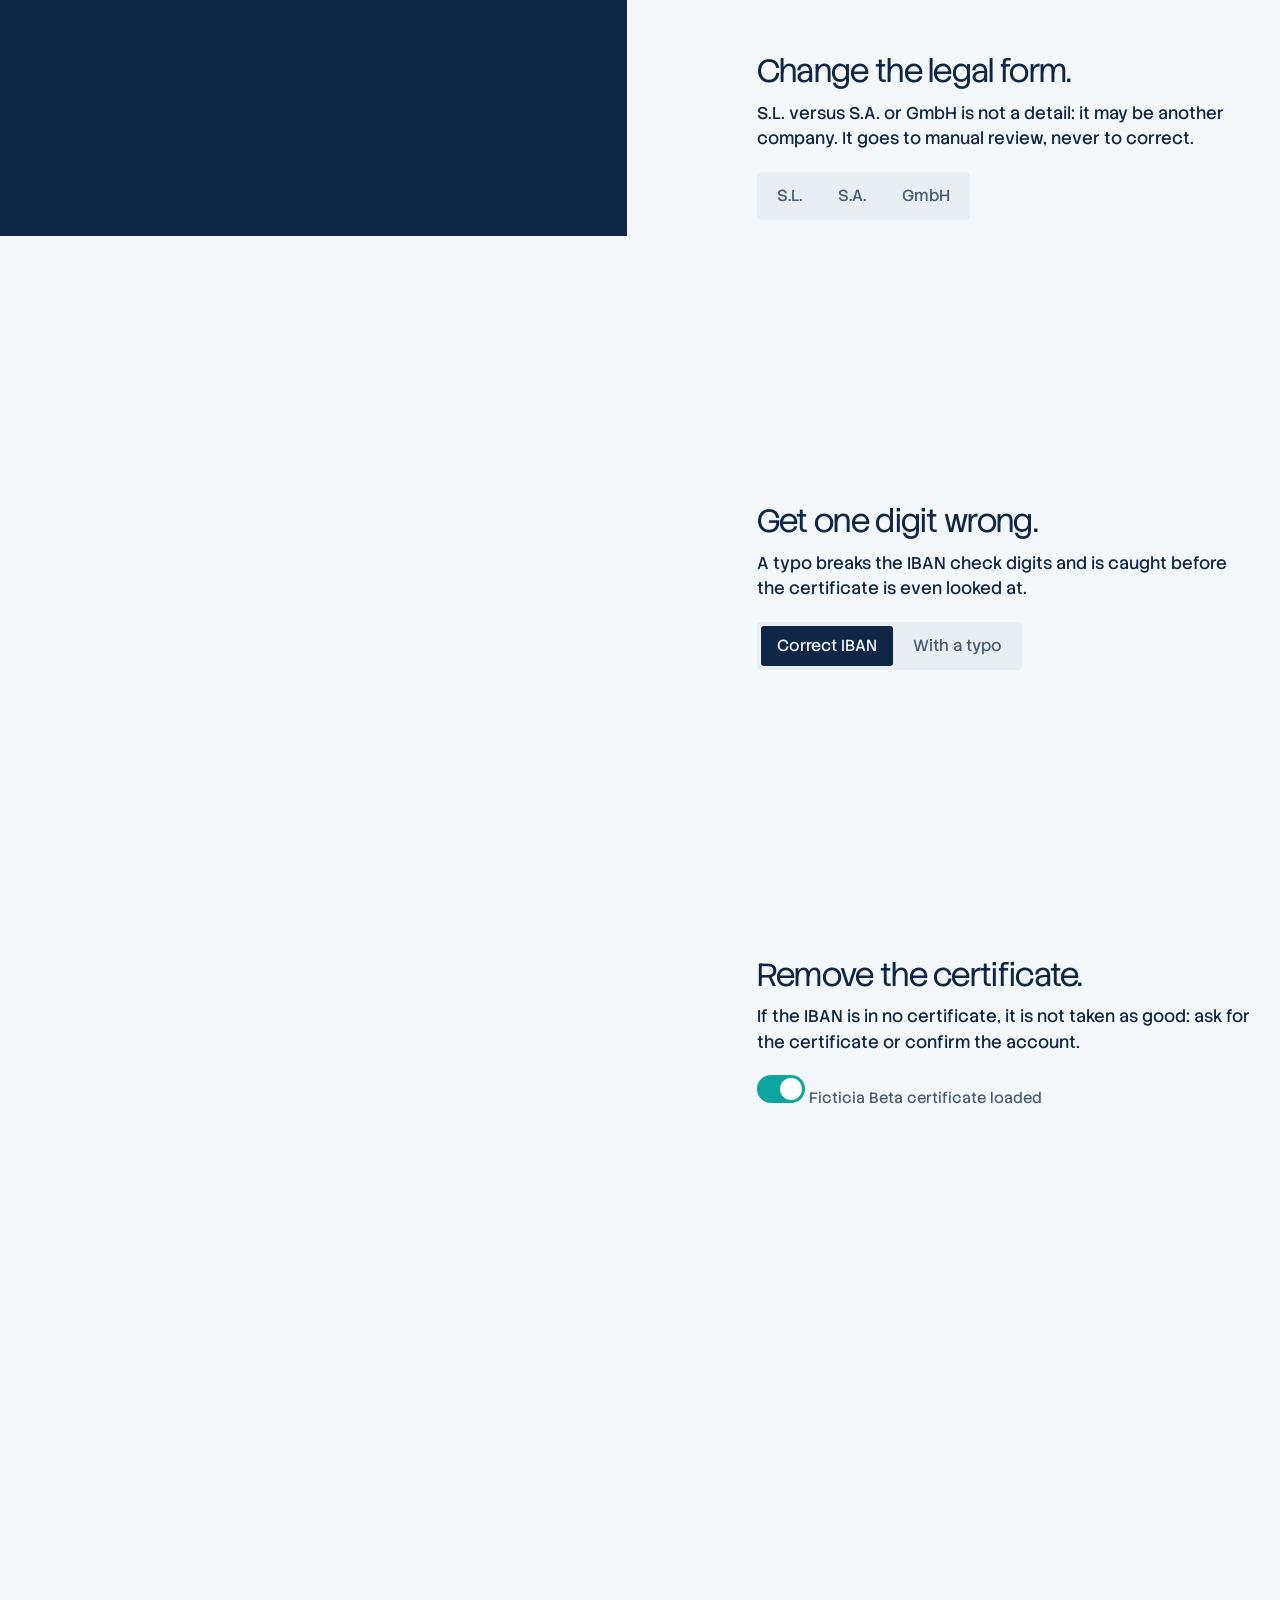
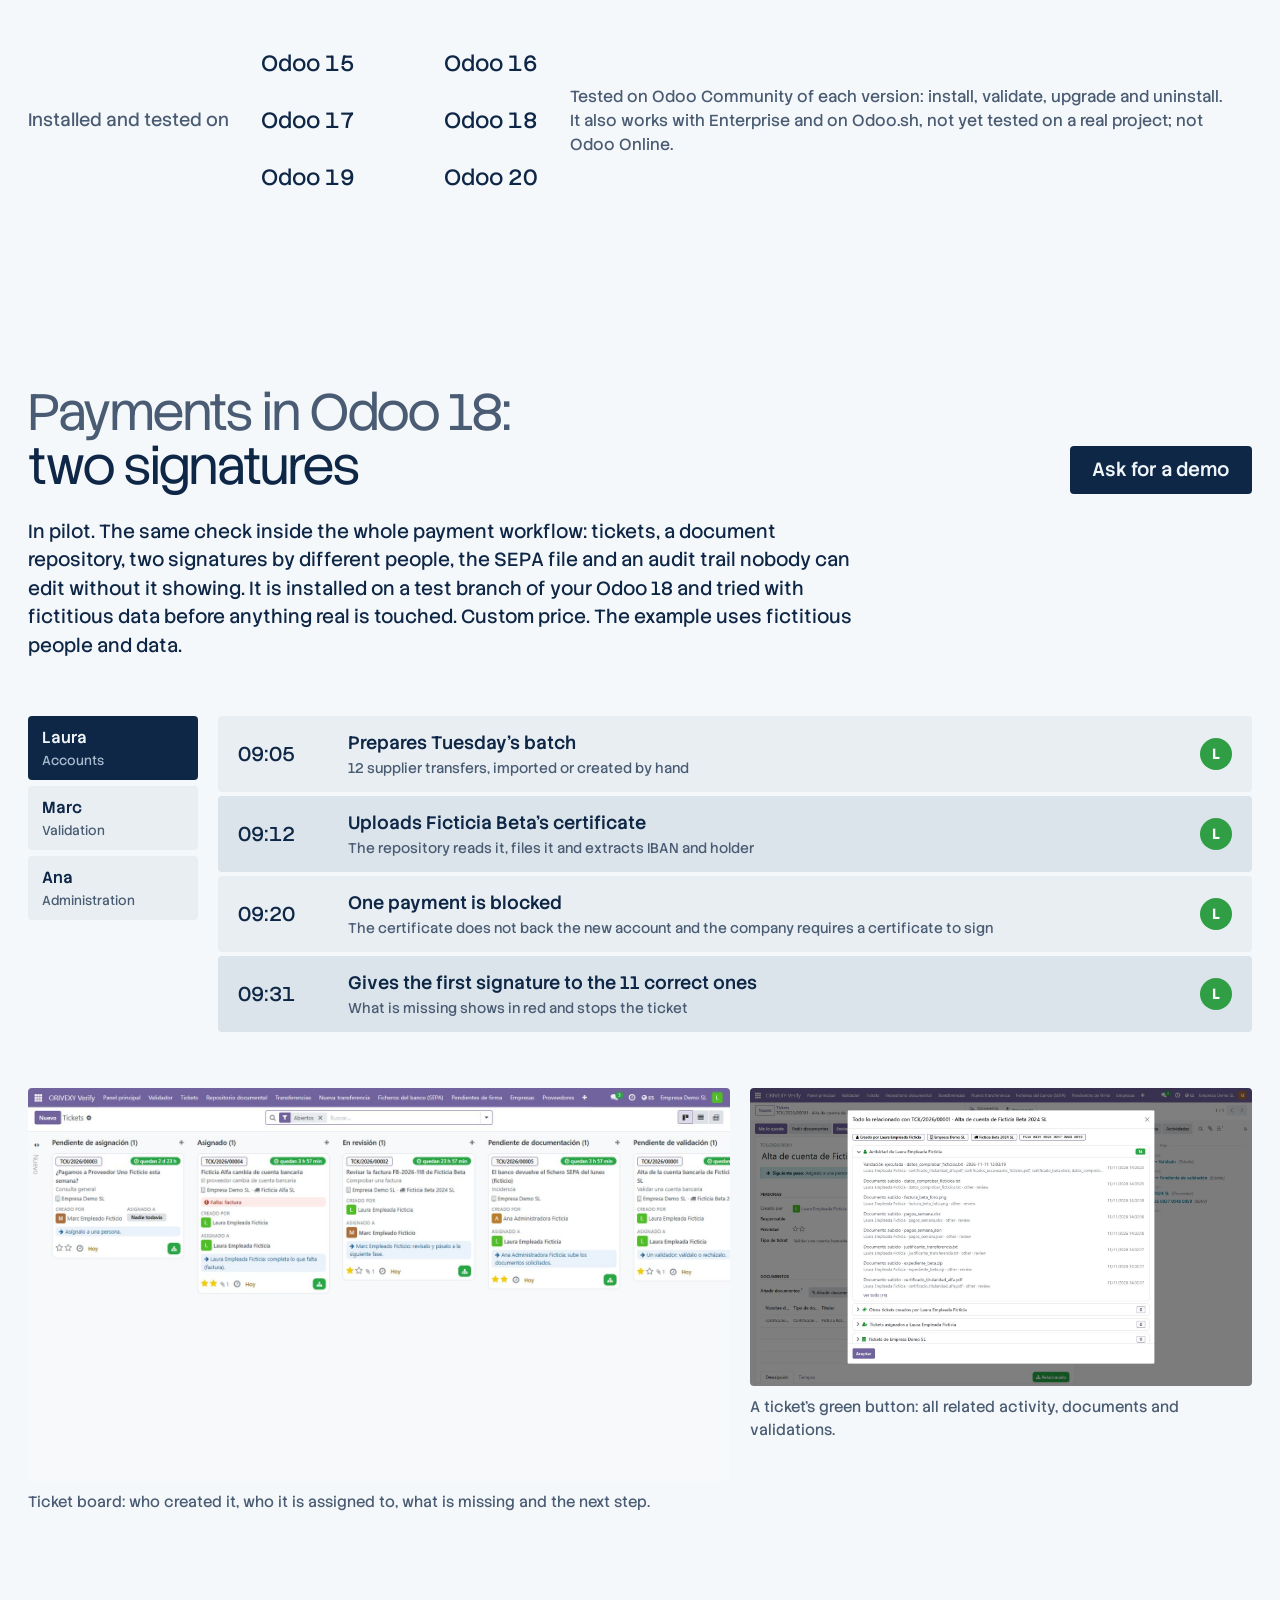
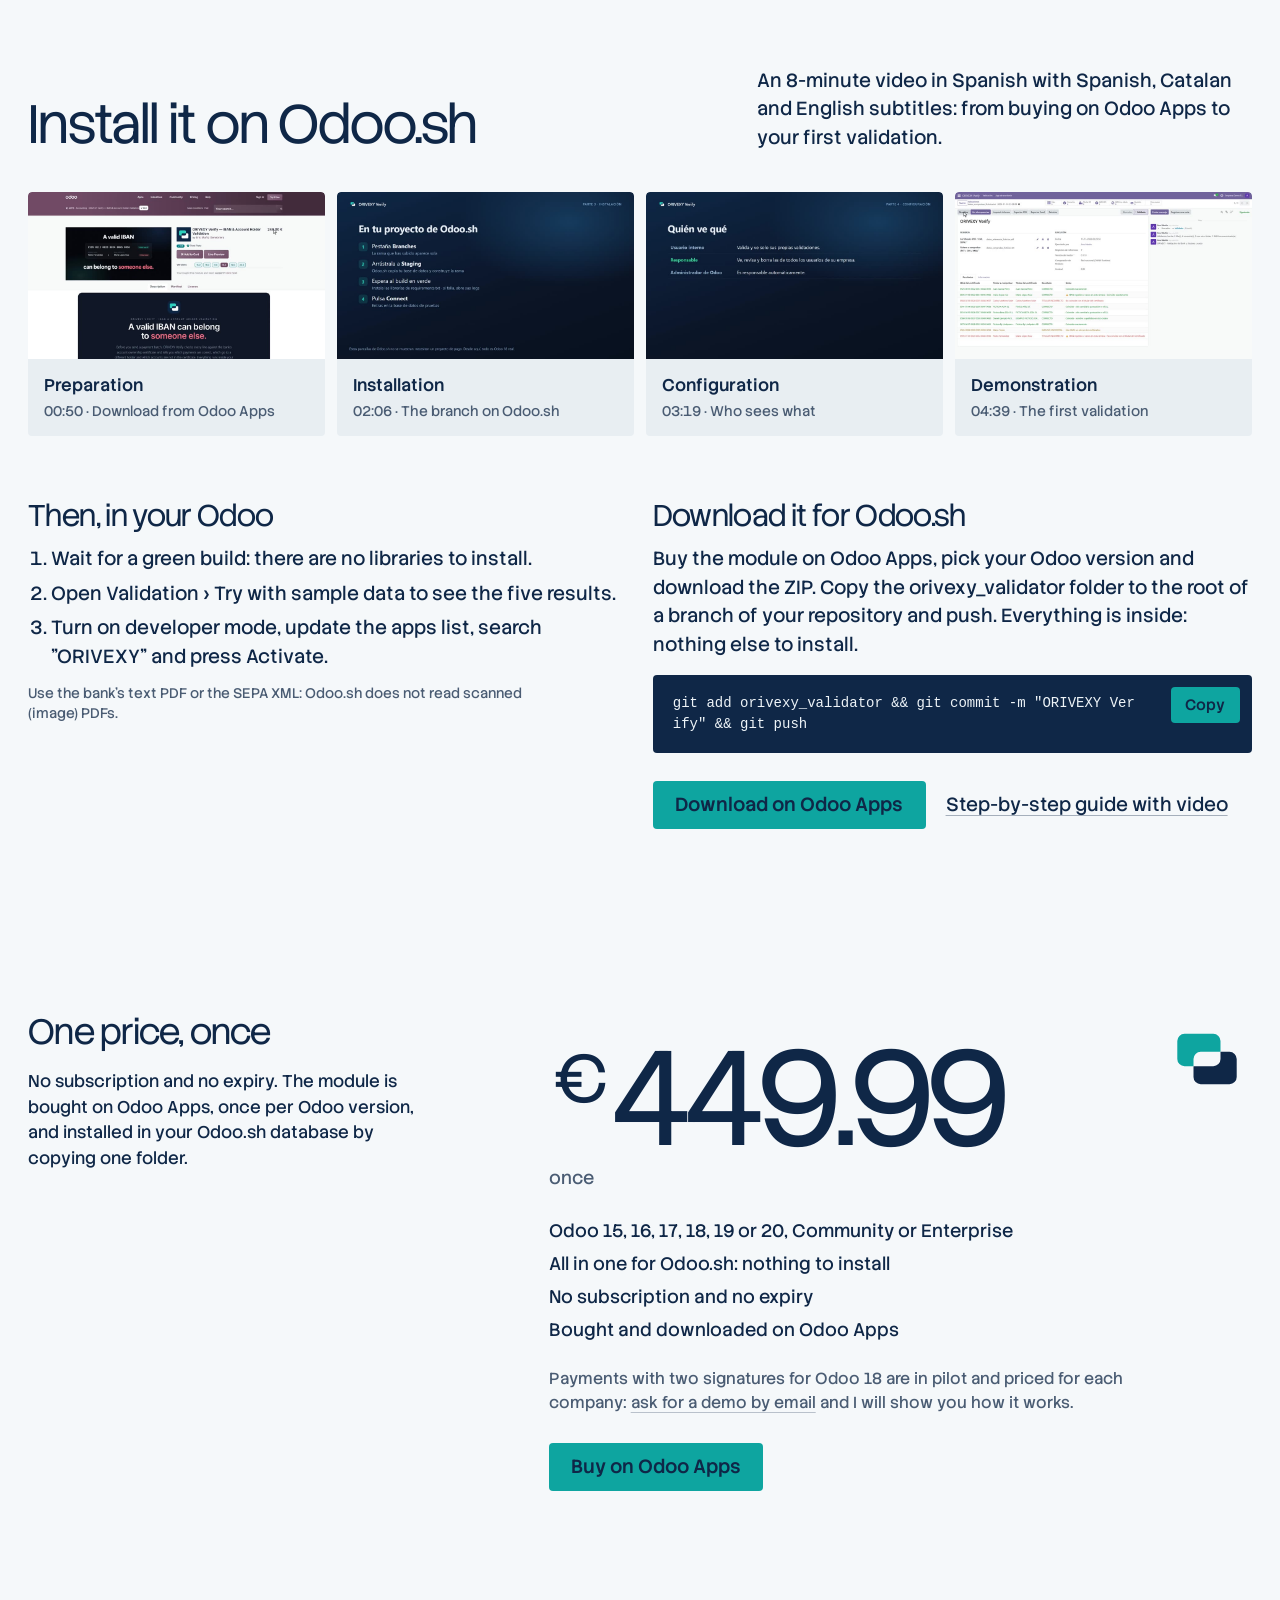
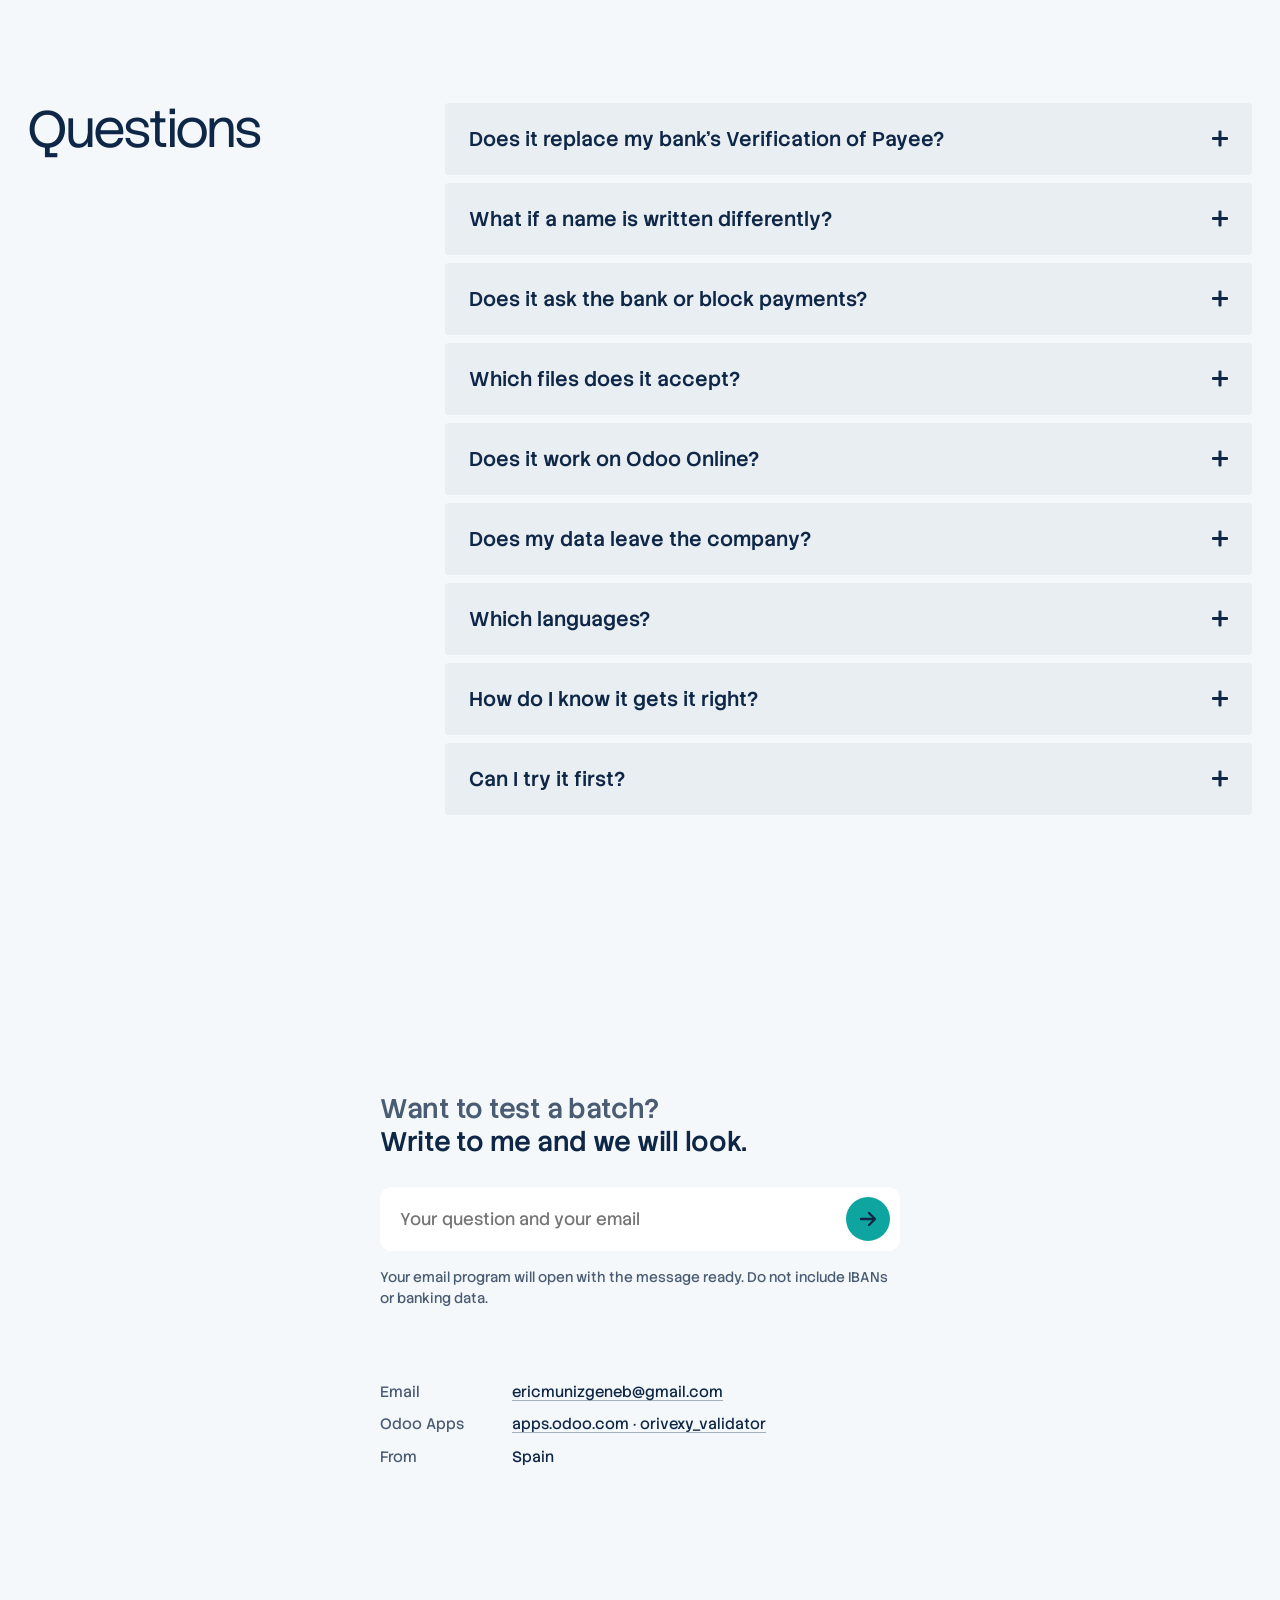
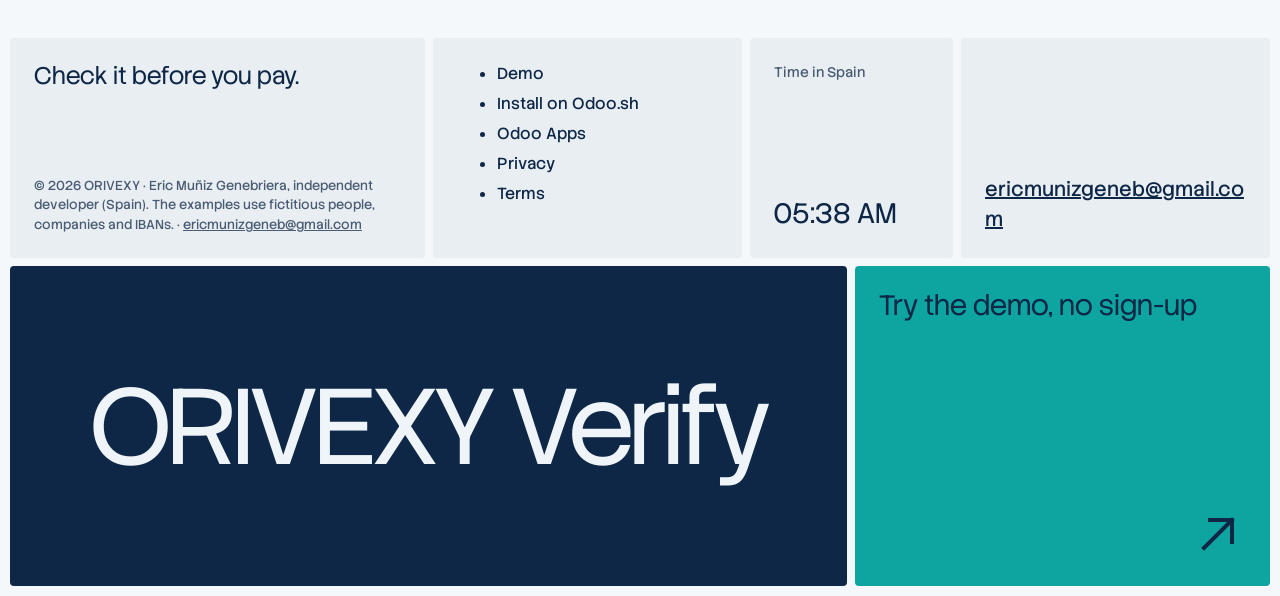
==== commit 68802acc: "Web en orivexy.github.io: funciones 0.1.15 (cuentas, cambios de IBAN, pagos) y direcciones sin domin" ====
--- a/index.html
+++ b/index.html
@@ -5,17 +5,17 @@
 <meta name="viewport" content="width=device-width, initial-scale=1">
 <title>ORIVEXY Verify · Check IBAN and account holder before you pay</title>
 <meta name="description" content="Before you pay, ORIVEXY Verify matches every IBAN in your payment batch against the bank&#x27;s account ownership certificate and tells you which payments go to someone else. All-in-one module for Odoo 15–20 on Odoo.sh. €449.99 one-time. Fully local.">
-<link rel="canonical" href="https://orivexy.com/">
-<link rel="alternate" hreflang="en" href="https://orivexy.com/">
-<link rel="alternate" hreflang="es" href="https://orivexy.com/es/">
-<link rel="alternate" hreflang="ca" href="https://orivexy.com/ca/">
-<link rel="alternate" hreflang="x-default" href="https://orivexy.com/">
+<link rel="canonical" href="https://orivexy.github.io/">
+<link rel="alternate" hreflang="en" href="https://orivexy.github.io/">
+<link rel="alternate" hreflang="es" href="https://orivexy.github.io/es/">
+<link rel="alternate" hreflang="ca" href="https://orivexy.github.io/ca/">
+<link rel="alternate" hreflang="x-default" href="https://orivexy.github.io/">
 <meta property="og:type" content="website">
 <meta property="og:locale" content="en_GB">
 <meta property="og:title" content="ORIVEXY Verify · Check IBAN and account holder before you pay">
 <meta property="og:description" content="Before you pay, ORIVEXY Verify matches every IBAN in your payment batch against the bank&#x27;s account ownership certificate and tells you which payments go to someone else. All-in-one module for Odoo 15–20 on Odoo.sh. €449.99 one-time. Fully local.">
-<meta property="og:image" content="https://orivexy.com/img/web-resultados-odoo.jpg">
-<meta property="og:url" content="https://orivexy.com/">
+<meta property="og:image" content="https://orivexy.github.io/img/web-resultados-odoo.jpg">
+<meta property="og:url" content="https://orivexy.github.io/">
 <meta name="twitter:card" content="summary_large_image">
 <meta name="theme-color" content="#0f2747">
 <link rel="icon" href="img/web-simbolo.svg" type="image/svg+xml">
@@ -23,7 +23,7 @@
 <link rel="preload" href="assets/fonts/stack-sans-headline-latin.woff2" as="font" type="font/woff2" crossorigin>
 <link rel="stylesheet" href="assets/web.css?v=7beab6a9">
 <script>document.documentElement.classList.add('js')</script>
-<script type="application/ld+json">{"@context": "https://schema.org", "@type": "SoftwareApplication", "name": "ORIVEXY Verify", "applicationCategory": "BusinessApplication", "operatingSystem": "Odoo 15–20 (Odoo.sh, Community, Enterprise)", "description": "Before you pay, ORIVEXY Verify matches every IBAN in your payment batch against the bank's account ownership certificate and tells you which payments go to someone else. All-in-one module for Odoo 15–20 on Odoo.sh. €449.99 one-time. Fully local.", "inLanguage": "en", "url": "https://orivexy.com/", "image": "https://orivexy.com/img/web-resultados-odoo.jpg", "author": {"@type": "Person", "name": "Eric Muñiz Genebriera"}, "offers": {"@type": "Offer", "price": "449.99", "priceCurrency": "EUR", "url": "https://apps.odoo.com/apps/modules/18.0/orivexy_validator", "availability": "https://schema.org/InStock"}}</script>
+<script type="application/ld+json">{"@context": "https://schema.org", "@type": "SoftwareApplication", "name": "ORIVEXY Verify", "applicationCategory": "BusinessApplication", "operatingSystem": "Odoo 15–20 (Odoo.sh, Community, Enterprise)", "description": "Before you pay, ORIVEXY Verify matches every IBAN in your payment batch against the bank's account ownership certificate and tells you which payments go to someone else. All-in-one module for Odoo 15–20 on Odoo.sh. €449.99 one-time. Fully local.", "inLanguage": "en", "url": "https://orivexy.github.io/", "image": "https://orivexy.github.io/img/web-resultados-odoo.jpg", "author": {"@type": "Person", "name": "Eric Muñiz Genebriera"}, "offers": {"@type": "Offer", "price": "449.99", "priceCurrency": "EUR", "url": "https://apps.odoo.com/apps/modules/18.0/orivexy_validator", "availability": "https://schema.org/InStock"}}</script>
 </head>
 <body>
 <main>
@@ -64,7 +64,7 @@
   <h2 class="intro__title" id="intro-t" data-reveal>What it does</h2>
   <div class="grid">
     <p class="intro__lead" data-reveal style="--d:1">Before you send a payment batch, ORIVEXY Verify looks up every IBAN in the bank&#x27;s ownership certificate and compares the holder&#x27;s name. It tells you which payments are correct, which go to someone else and which are missing.</p>
-    <div class="intro__cols"><p data-reveal style="--d:2"><b>Who it is for.</b> Anyone who pays suppliers from Odoo or prepares SEPA batches: accounts, treasury, administration. Also for Odoo partners who install it for their clients.</p><p data-reveal style="--d:3"><b>What it checks.</b> That the IBAN is valid (85 countries, length and check digits), that it is in the certificate and that the holder matches. Accents, capitals and &quot;S.L.&quot; versus &quot;SL&quot; do not count; a different surname does. It also warns when an IBAN repeats in the batch.</p><p data-reveal style="--d:4"><b>Where.</b> Inside your Odoo.sh database. IBANs, names and files never leave your installation: the module calls no external service.</p><p data-reveal style="--d:5"><b>How to start.</b> Try the demo in your browser, with fictitious data and no sign-up. Then download the module from Odoo Apps for your Odoo version and add it to your database.</p></div>
+    <div class="intro__cols"><p data-reveal style="--d:2"><b>Who it is for.</b> Anyone who pays suppliers from Odoo or prepares SEPA batches: accounts, treasury, administration. Also for Odoo partners who install it for their clients.</p><p data-reveal style="--d:3"><b>What it checks.</b> That the IBAN is valid (85 countries, length and check digits), that it is in the certificate and that the holder matches. Accents, capitals and &quot;S.L.&quot; versus &quot;SL&quot; do not count; a different surname does. It also warns when an IBAN repeats in the batch.</p><p data-reveal style="--d:4"><b>Where.</b> Inside your Odoo.sh database. IBANs, names and files never leave your installation: the module calls no external service.</p><p data-reveal style="--d:5"><b>How to start.</b> Try the demo in your browser, with fictitious data and no sign-up. Then download the module from Odoo Apps for your Odoo version and add it to your database.</p><p data-reveal style="--d:6"><b>Supplier accounts.</b> With Accounting, each bank account stores its certificate with an expiry date and a status: unverified, verified, expired or mismatch.</p><p data-reveal style="--d:7"><b>IBAN changes.</b> If someone changes the IBAN or the holder of an account, it goes back to unverified, a note is left on the contact and managers get a task.</p><p data-reveal style="--d:8"><b>Outgoing payments.</b> “Check payees” reviews the selected payments against the stored certificates. Optionally, it blocks paying unverified accounts unless a manager adds a note.</p><p data-reveal style="--d:9"><b>Alongside your bank&#x27;s check.</b> Since October 2025, euro-area banks check the payee of each transfer. ORIVEXY reviews the whole batch before you send it and keeps a record.</p></div>
   </div>
 </section>
 
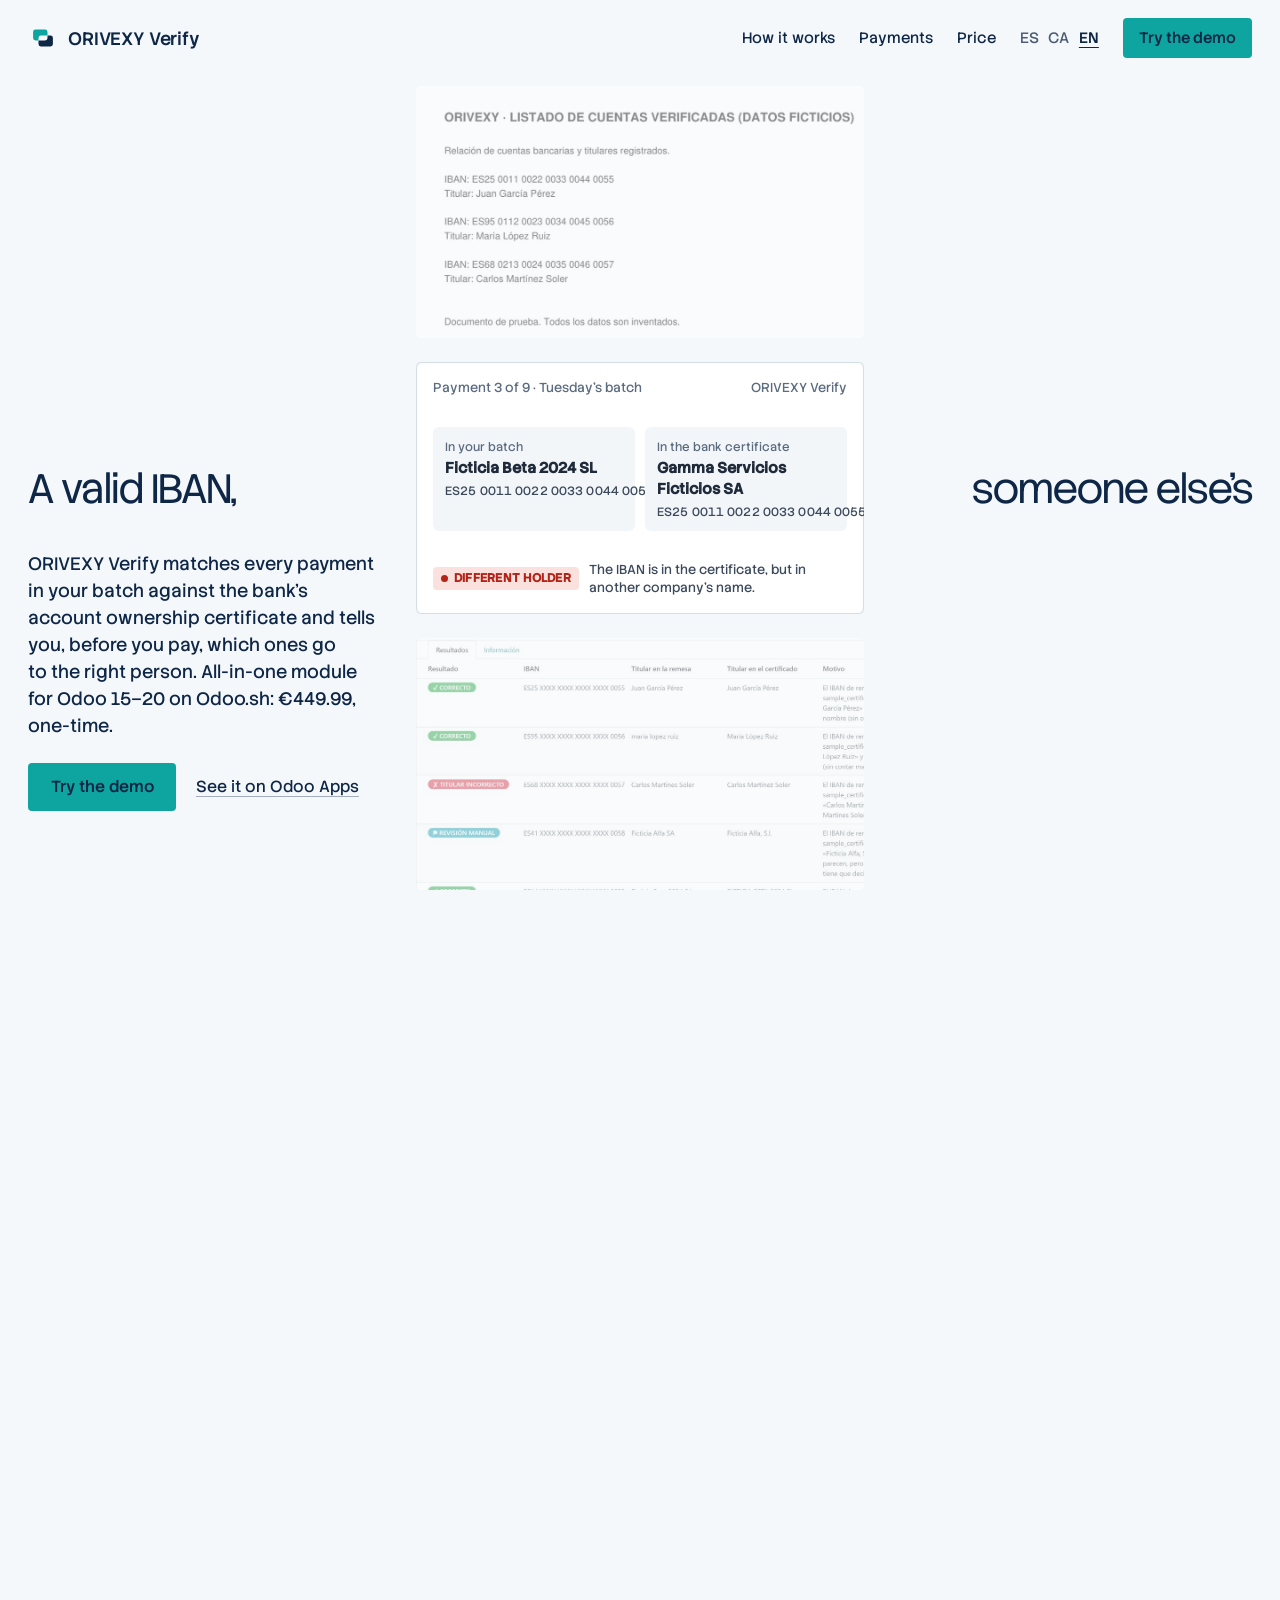
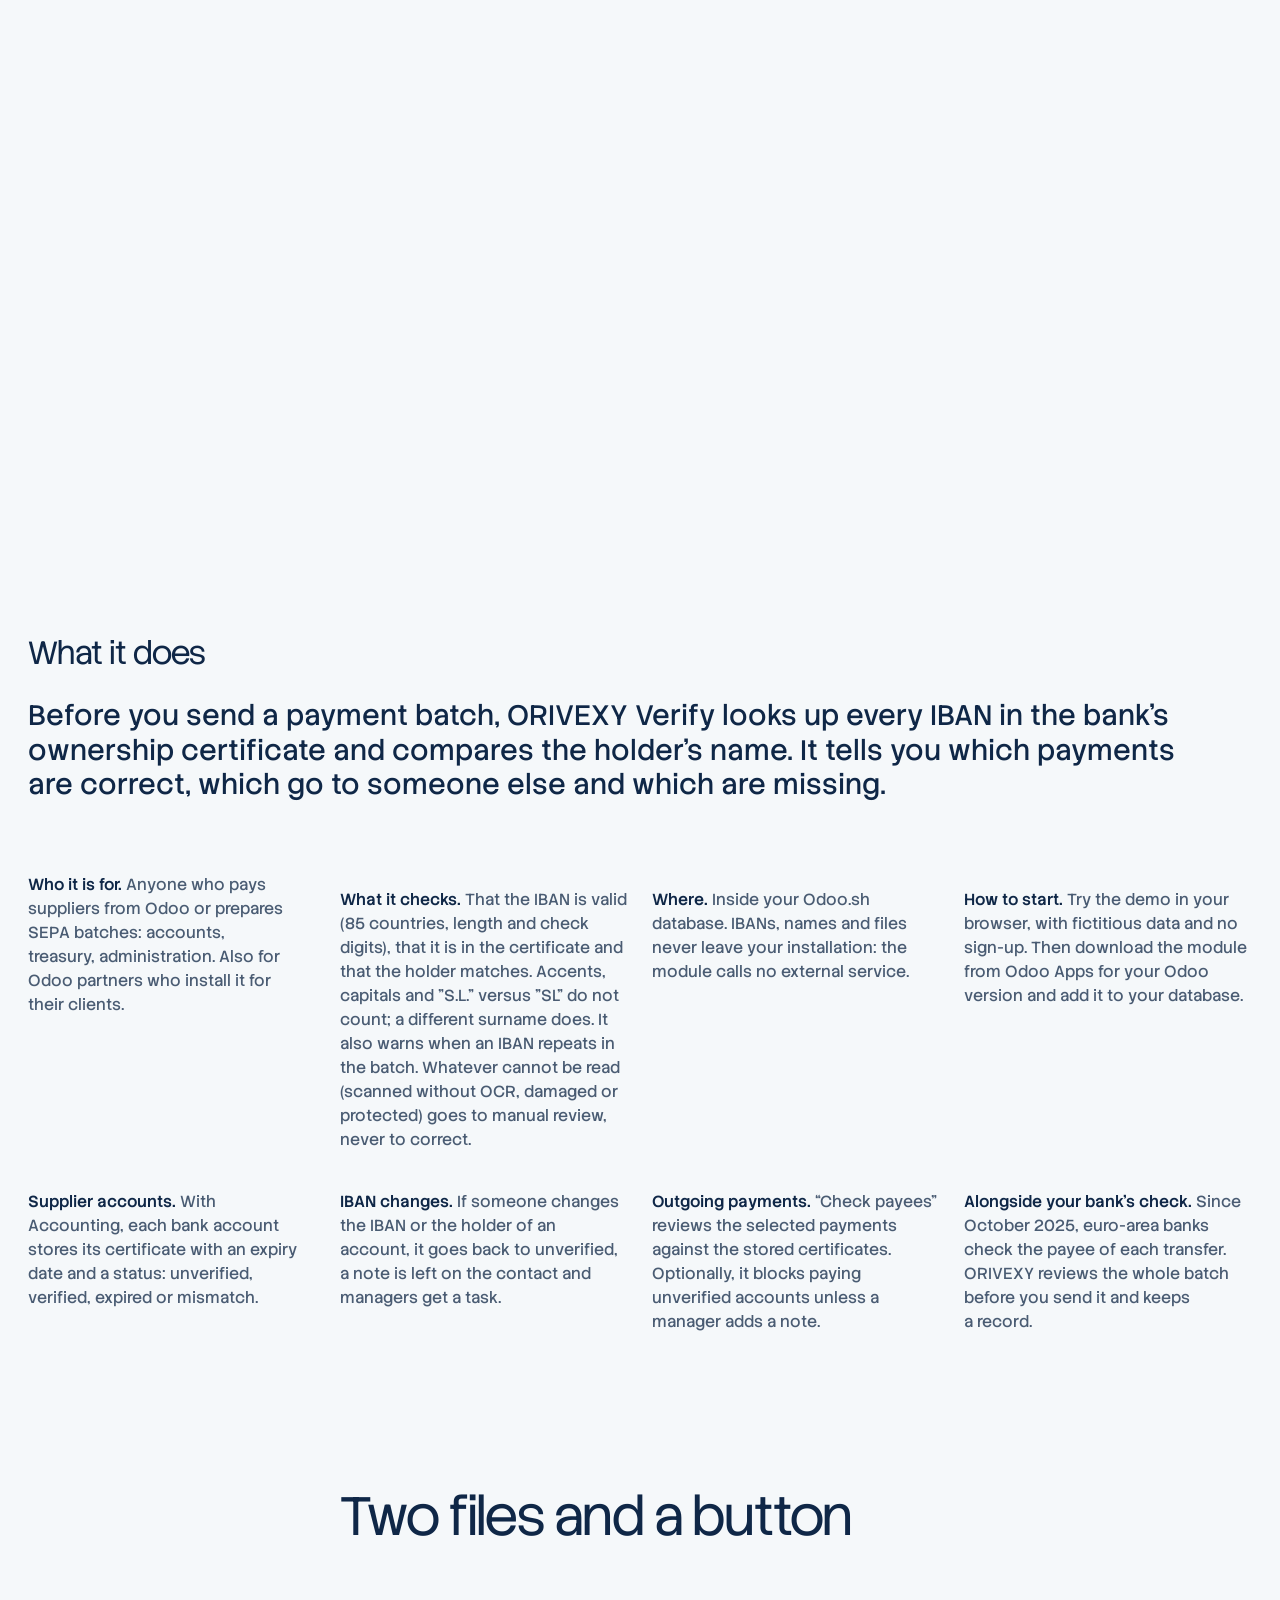
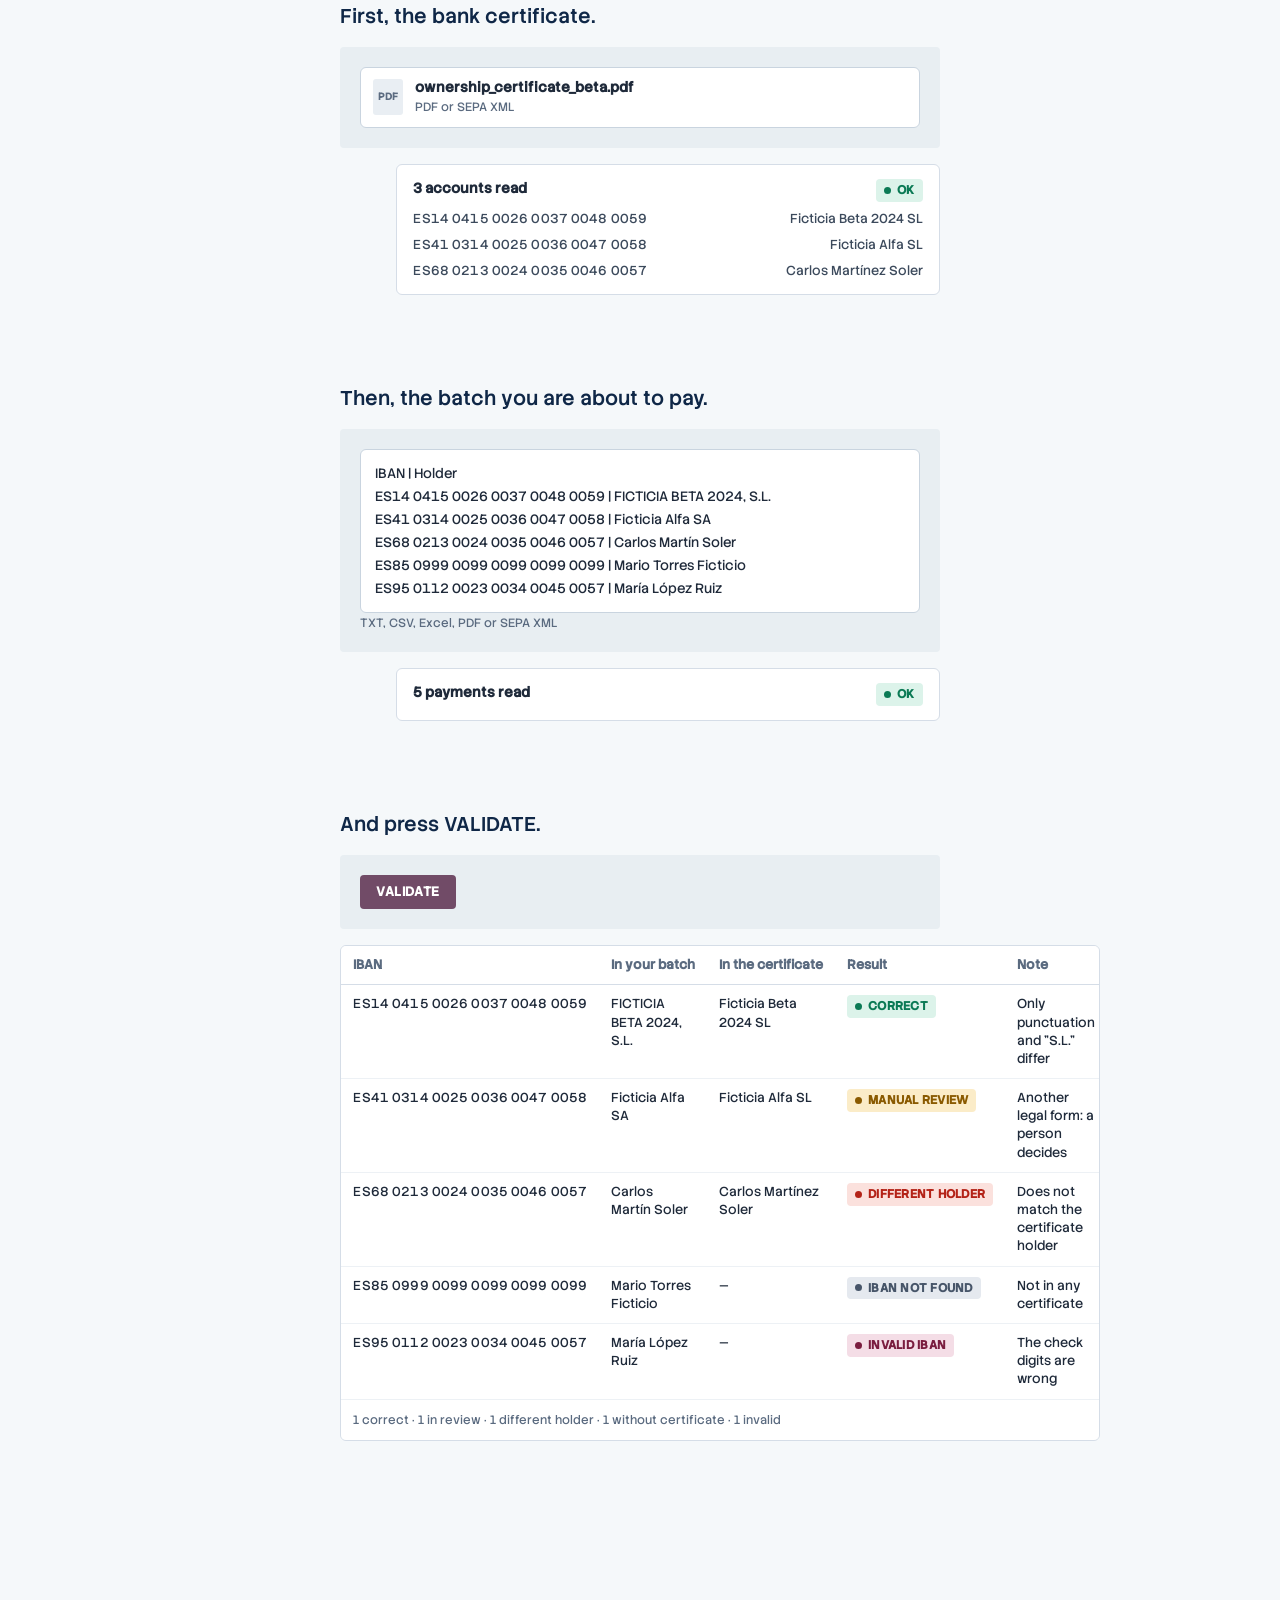
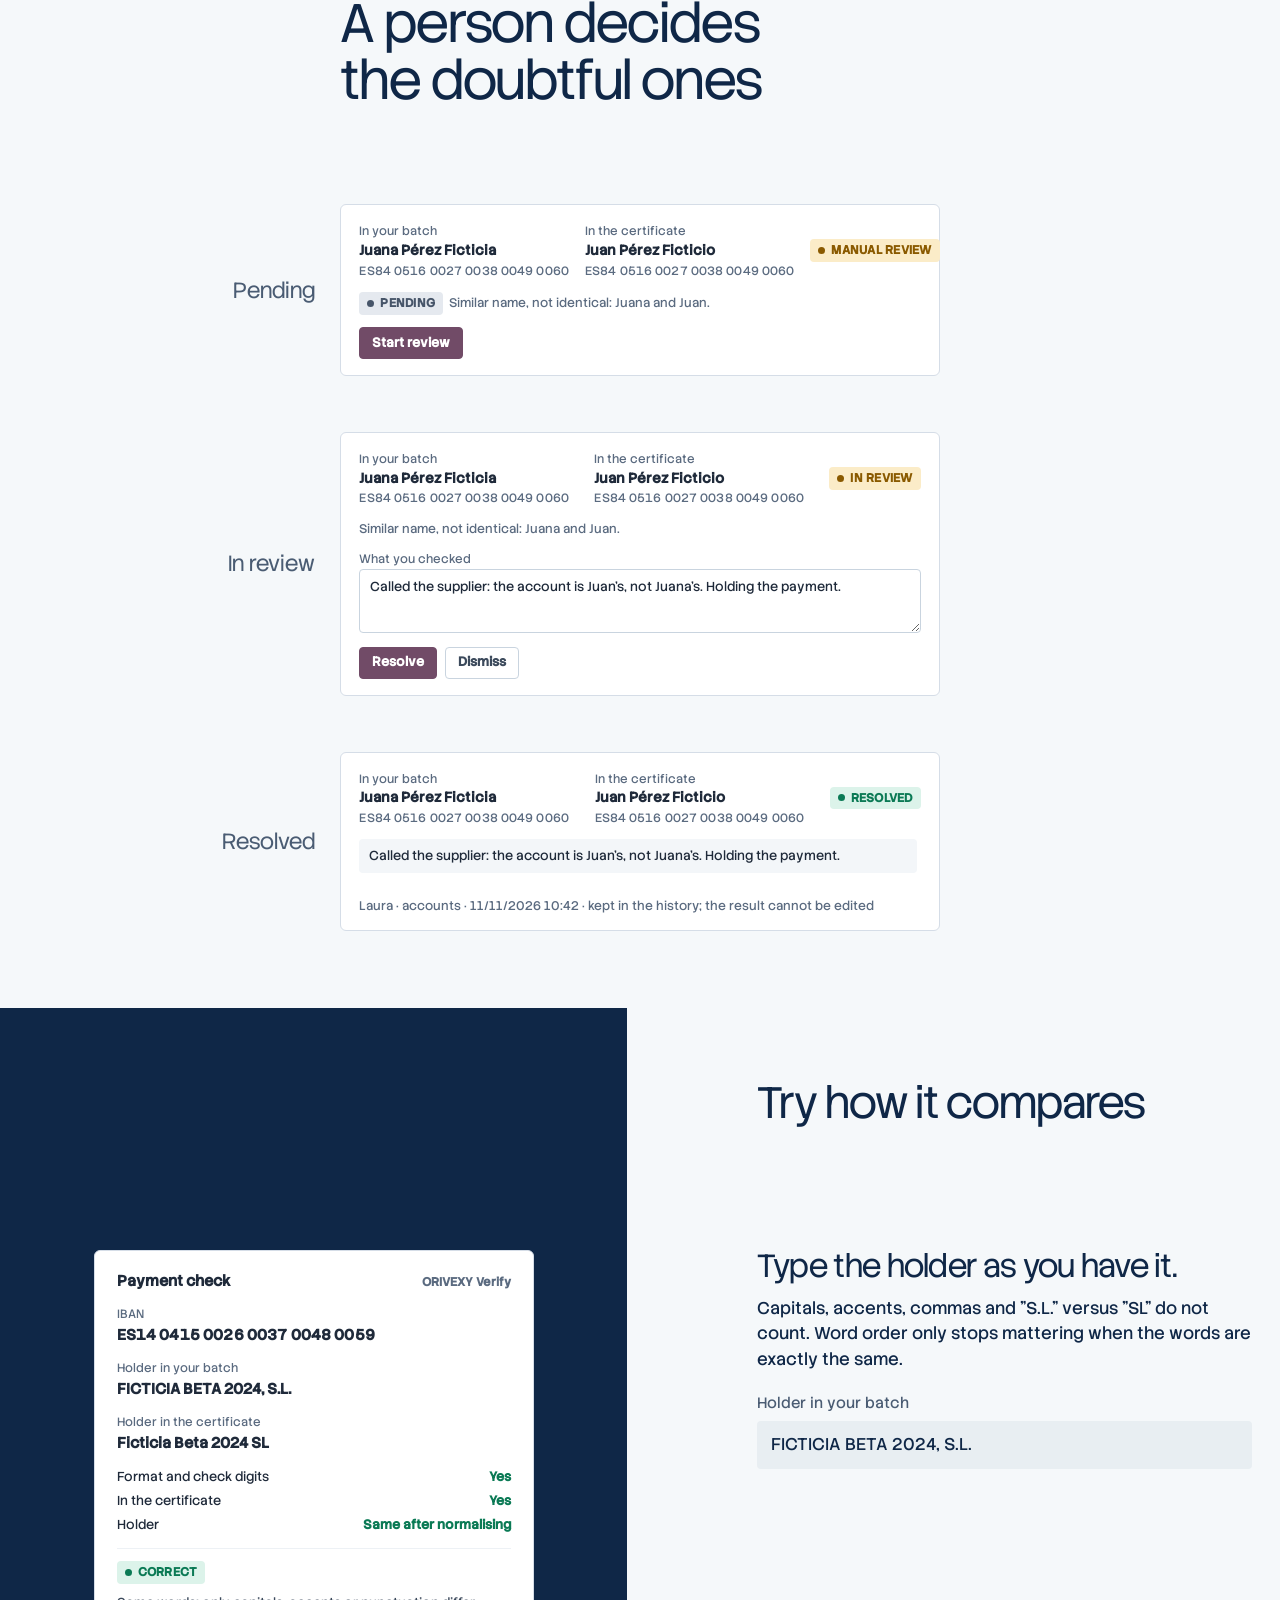
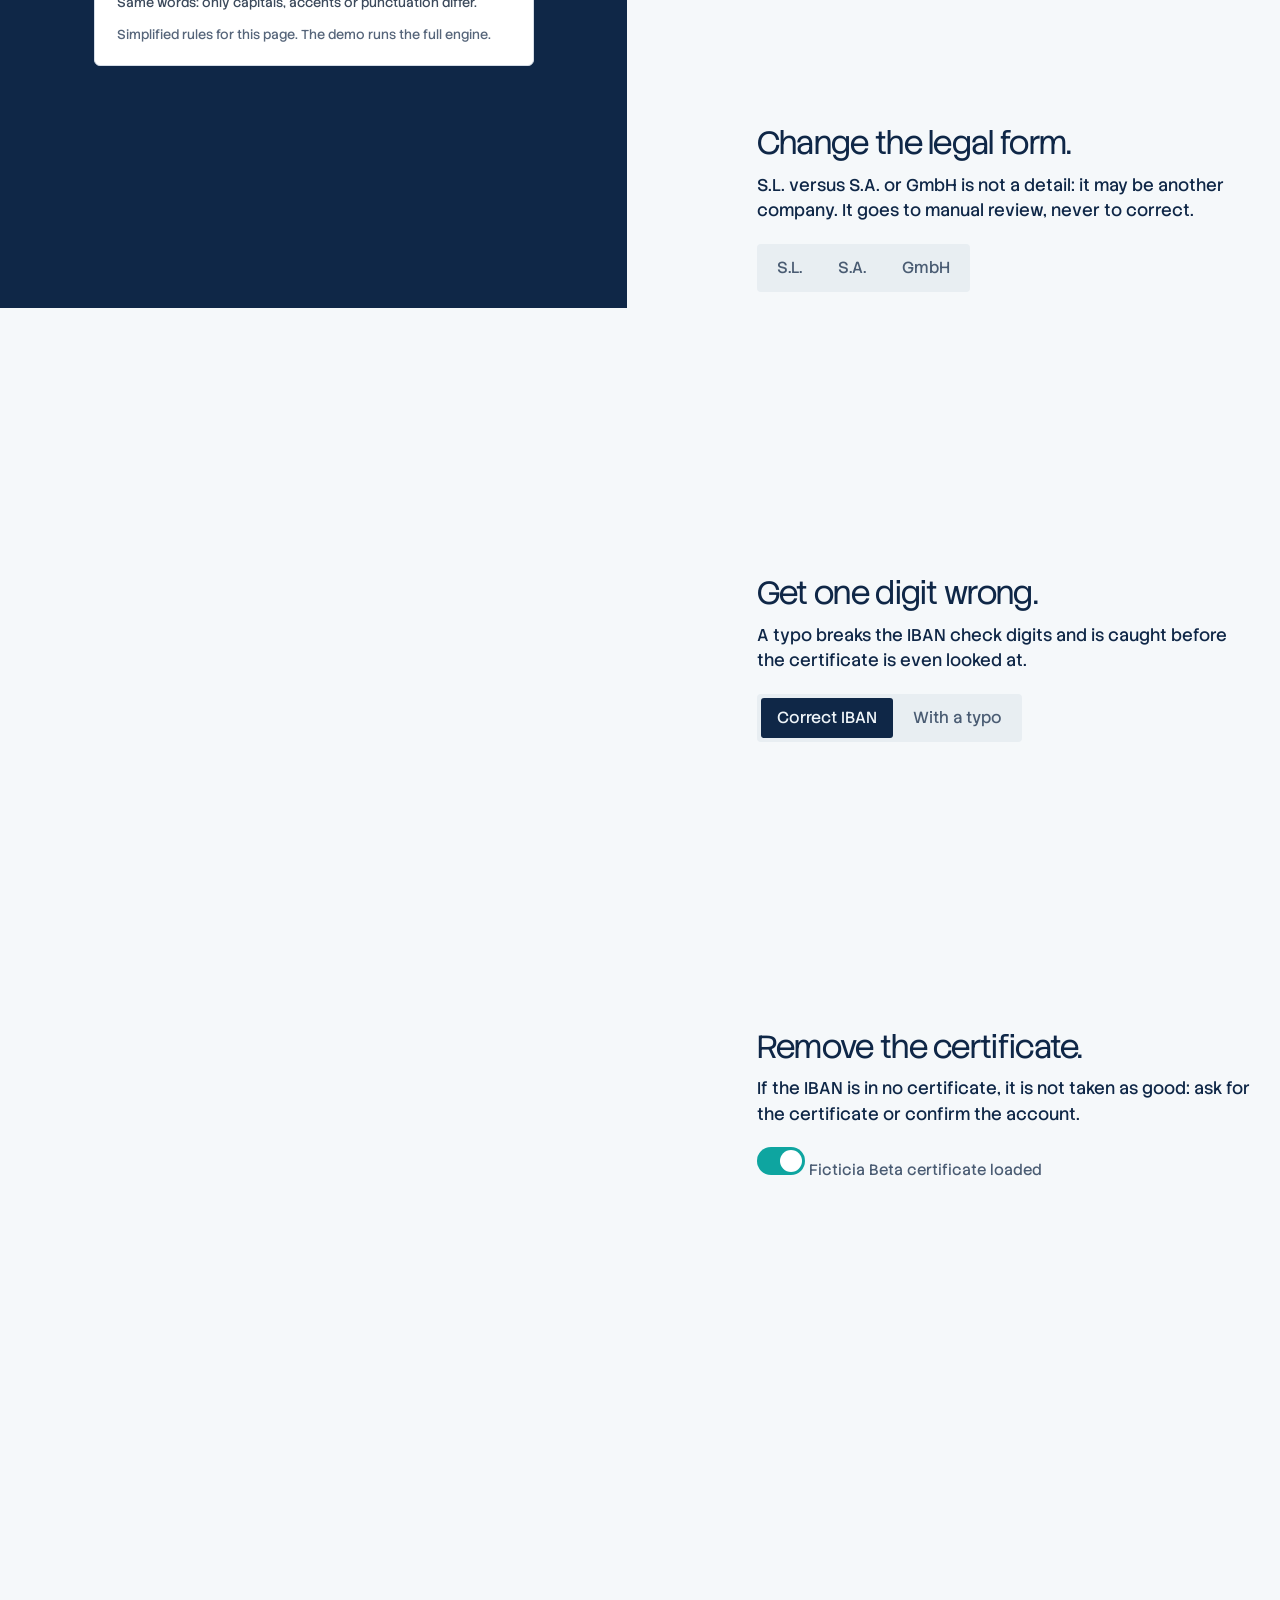
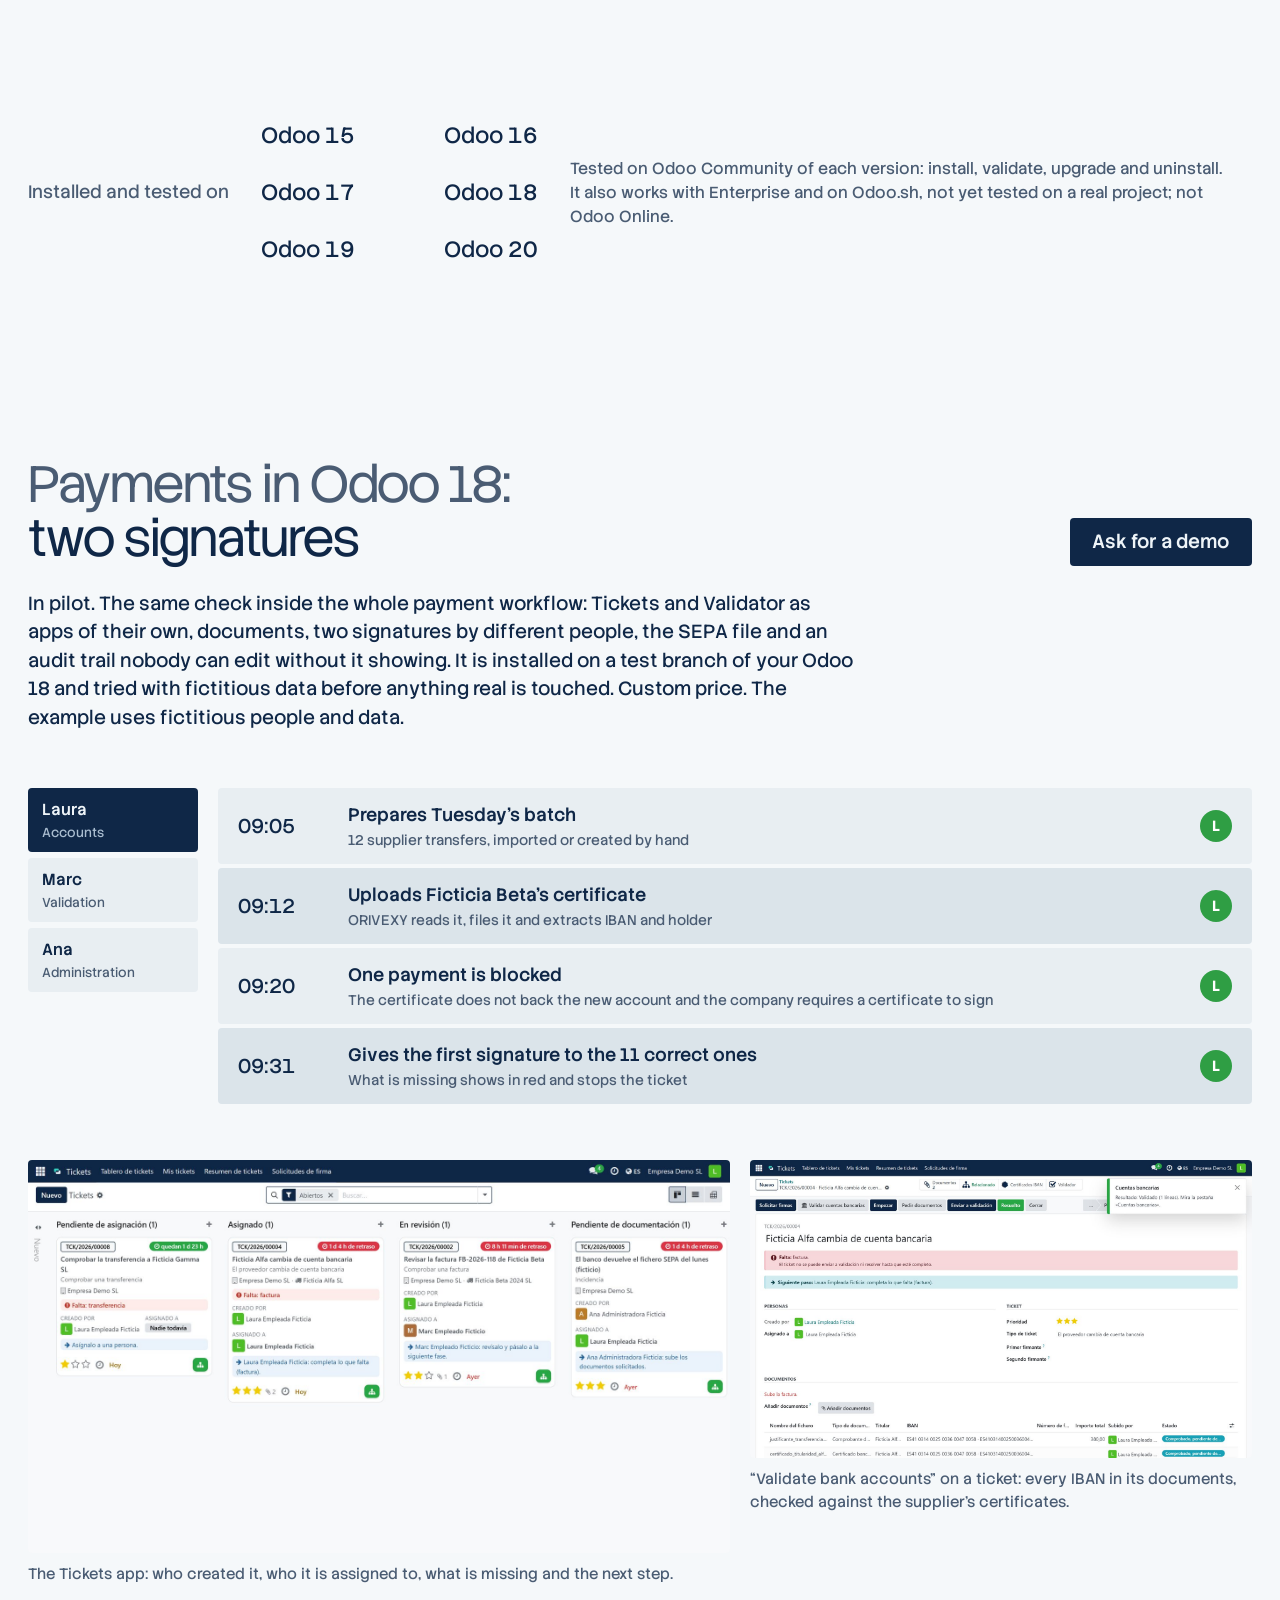
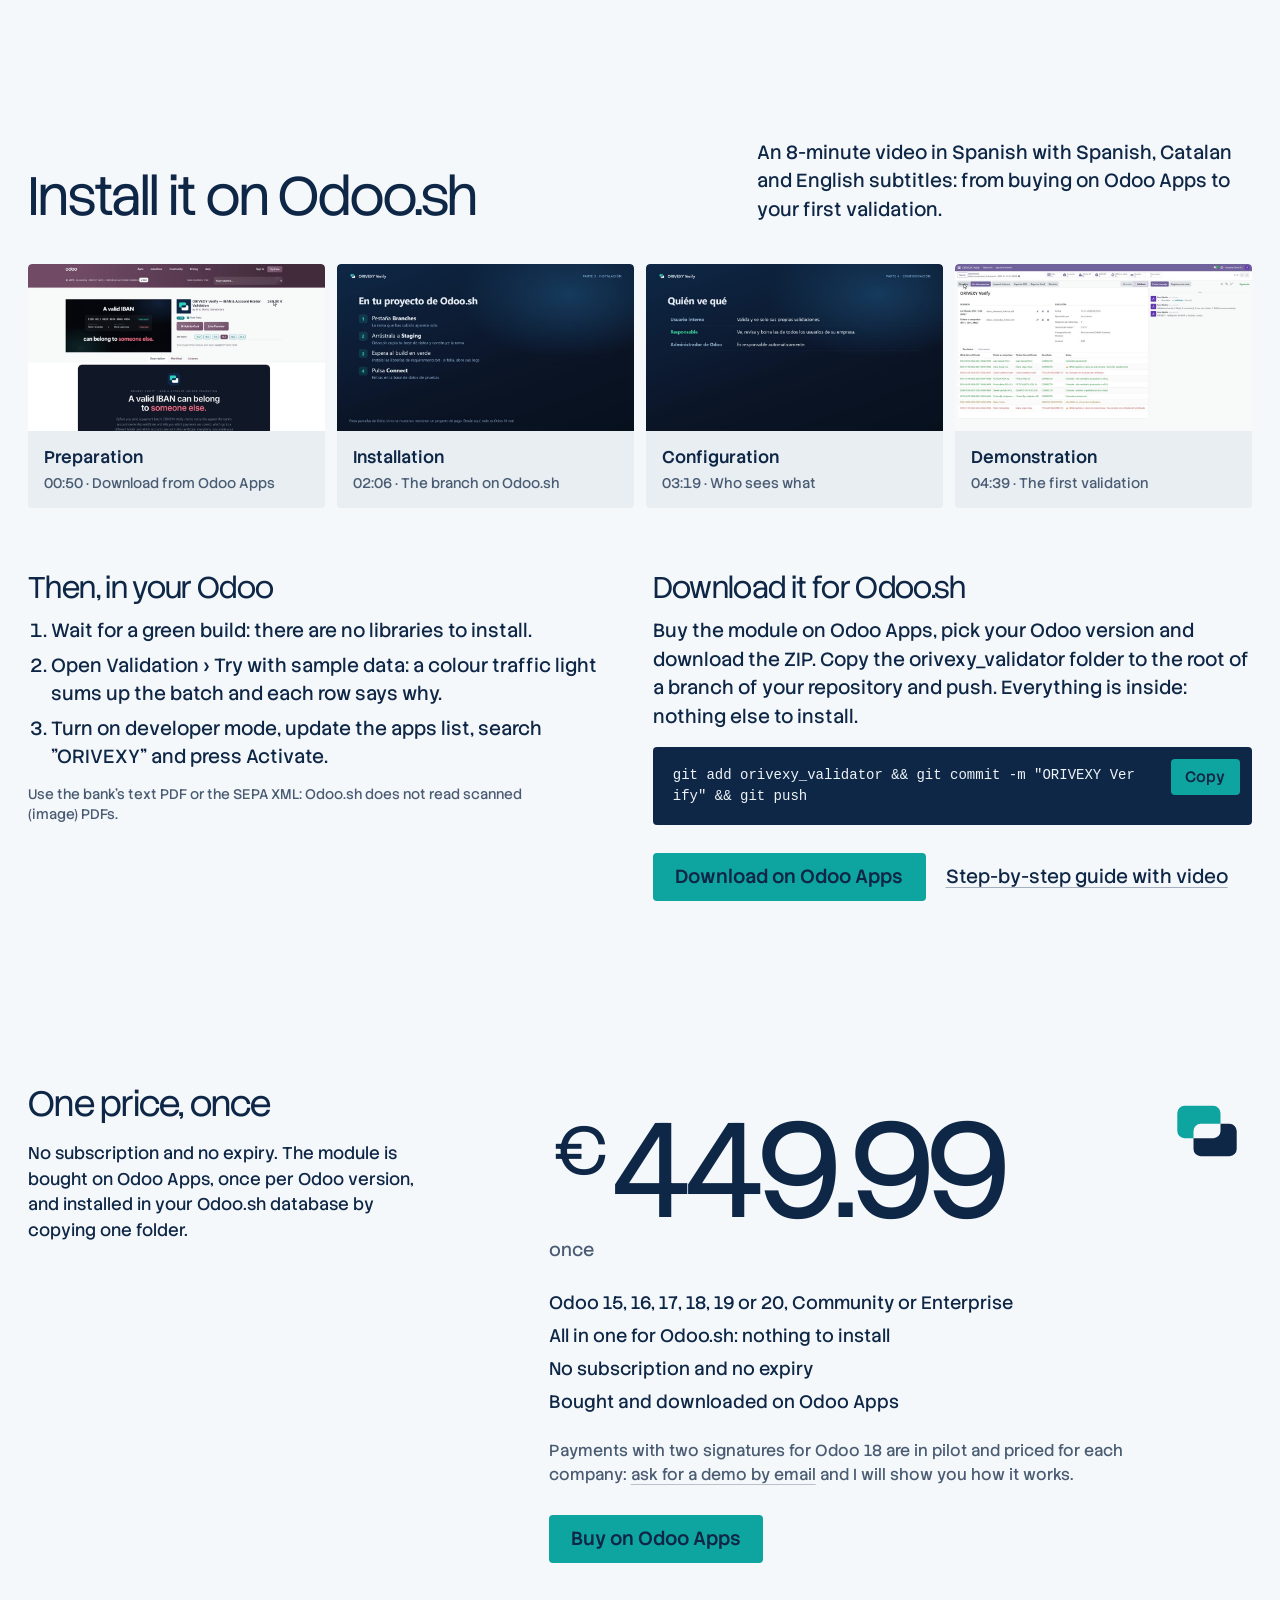
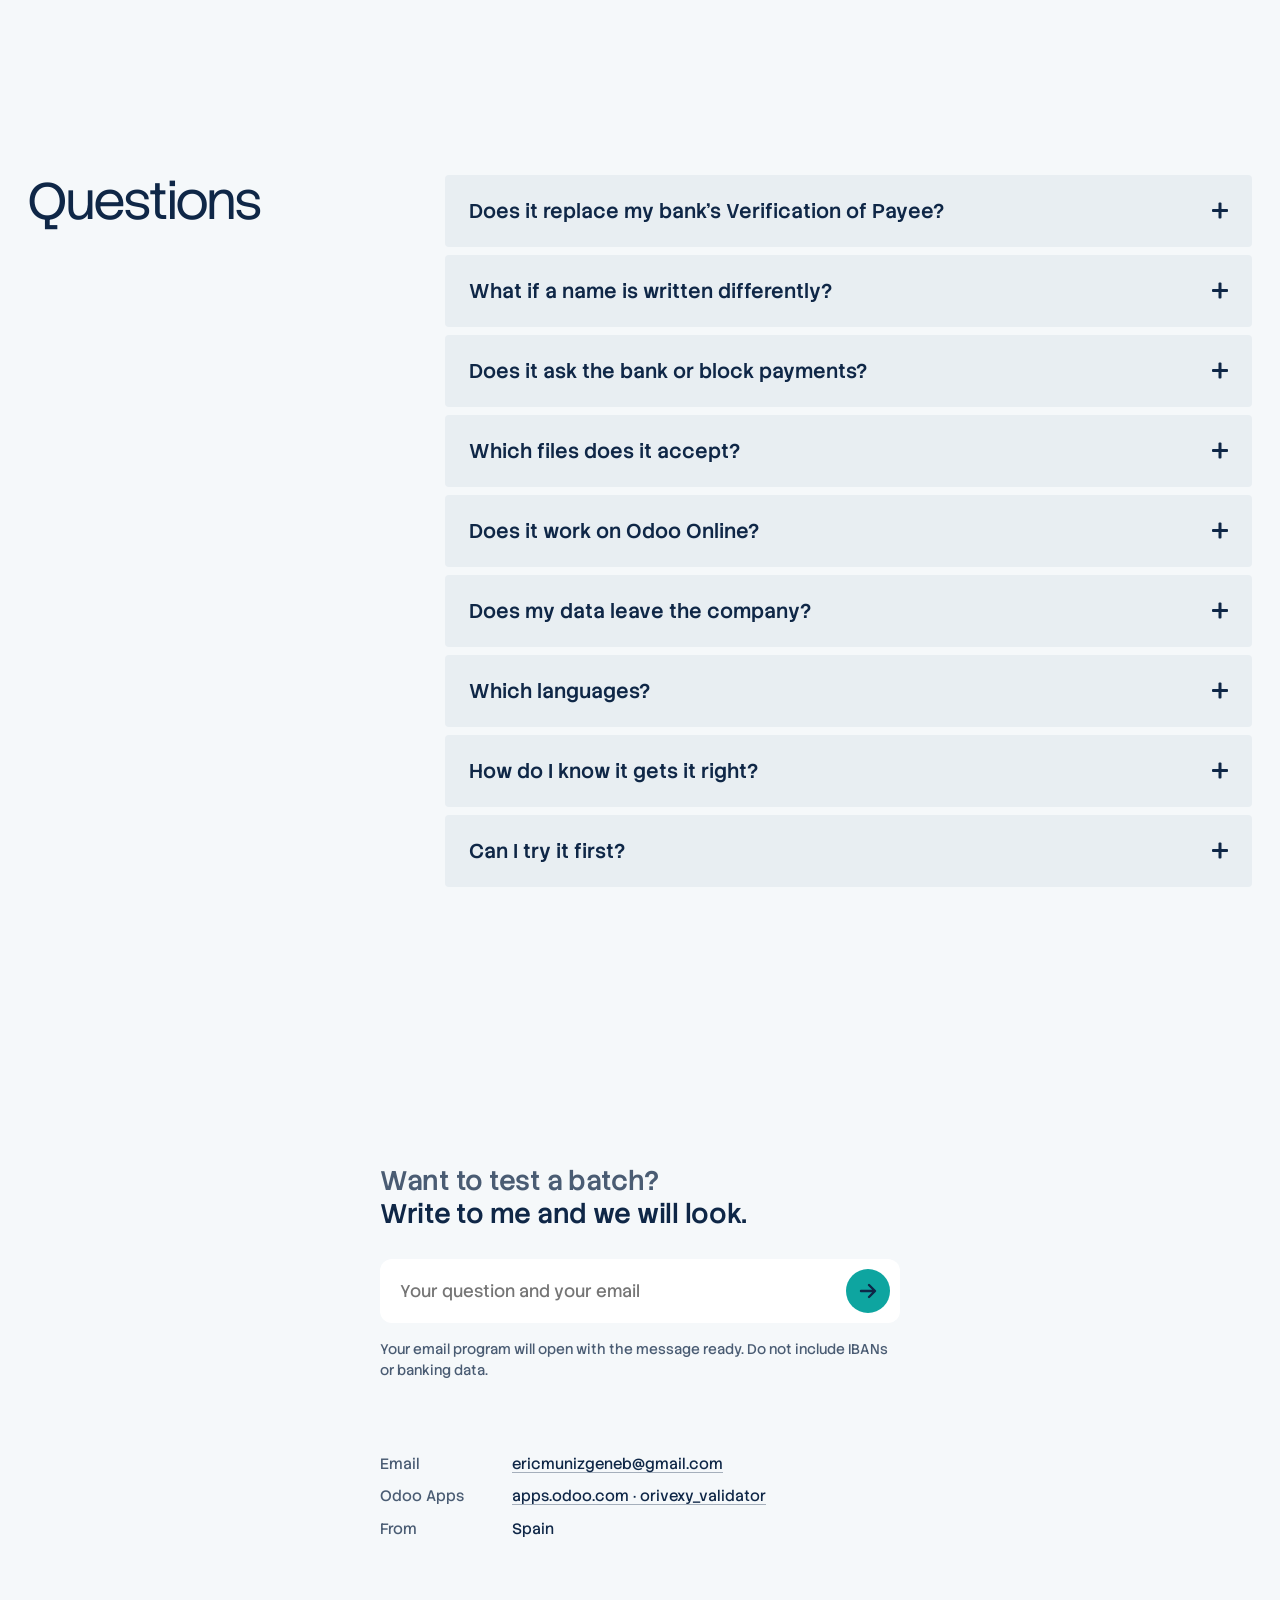
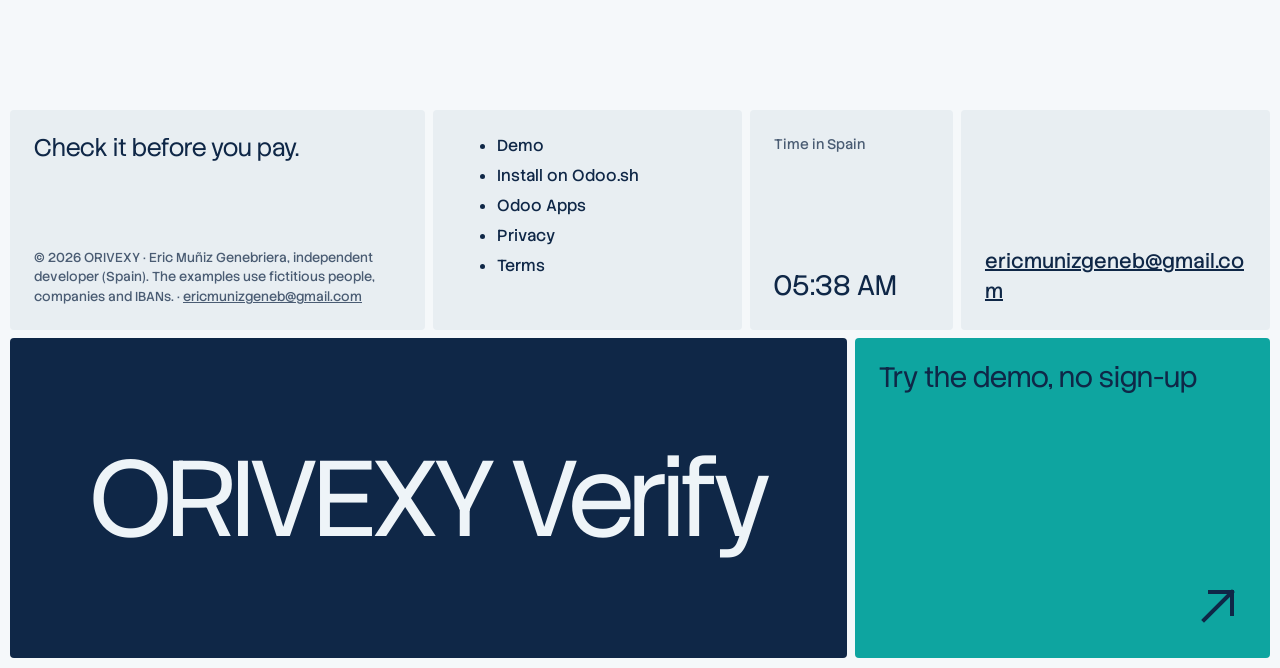
==== commit f352ecff: "Capturas nuevas de Odoo: azul ORIVEXY, Tickets y Validador separados, semáforo y validar cuentas ban" ====
--- a/index.html
+++ b/index.html
@@ -64,7 +64,7 @@
   <h2 class="intro__title" id="intro-t" data-reveal>What it does</h2>
   <div class="grid">
     <p class="intro__lead" data-reveal style="--d:1">Before you send a payment batch, ORIVEXY Verify looks up every IBAN in the bank&#x27;s ownership certificate and compares the holder&#x27;s name. It tells you which payments are correct, which go to someone else and which are missing.</p>
-    <div class="intro__cols"><p data-reveal style="--d:2"><b>Who it is for.</b> Anyone who pays suppliers from Odoo or prepares SEPA batches: accounts, treasury, administration. Also for Odoo partners who install it for their clients.</p><p data-reveal style="--d:3"><b>What it checks.</b> That the IBAN is valid (85 countries, length and check digits), that it is in the certificate and that the holder matches. Accents, capitals and &quot;S.L.&quot; versus &quot;SL&quot; do not count; a different surname does. It also warns when an IBAN repeats in the batch.</p><p data-reveal style="--d:4"><b>Where.</b> Inside your Odoo.sh database. IBANs, names and files never leave your installation: the module calls no external service.</p><p data-reveal style="--d:5"><b>How to start.</b> Try the demo in your browser, with fictitious data and no sign-up. Then download the module from Odoo Apps for your Odoo version and add it to your database.</p><p data-reveal style="--d:6"><b>Supplier accounts.</b> With Accounting, each bank account stores its certificate with an expiry date and a status: unverified, verified, expired or mismatch.</p><p data-reveal style="--d:7"><b>IBAN changes.</b> If someone changes the IBAN or the holder of an account, it goes back to unverified, a note is left on the contact and managers get a task.</p><p data-reveal style="--d:8"><b>Outgoing payments.</b> “Check payees” reviews the selected payments against the stored certificates. Optionally, it blocks paying unverified accounts unless a manager adds a note.</p><p data-reveal style="--d:9"><b>Alongside your bank&#x27;s check.</b> Since October 2025, euro-area banks check the payee of each transfer. ORIVEXY reviews the whole batch before you send it and keeps a record.</p></div>
+    <div class="intro__cols"><p data-reveal style="--d:2"><b>Who it is for.</b> Anyone who pays suppliers from Odoo or prepares SEPA batches: accounts, treasury, administration. Also for Odoo partners who install it for their clients.</p><p data-reveal style="--d:3"><b>What it checks.</b> That the IBAN is valid (85 countries, length and check digits), that it is in the certificate and that the holder matches. Accents, capitals and &quot;S.L.&quot; versus &quot;SL&quot; do not count; a different surname does. It also warns when an IBAN repeats in the batch. Whatever cannot be read (scanned without OCR, damaged or protected) goes to manual review, never to correct.</p><p data-reveal style="--d:4"><b>Where.</b> Inside your Odoo.sh database. IBANs, names and files never leave your installation: the module calls no external service.</p><p data-reveal style="--d:5"><b>How to start.</b> Try the demo in your browser, with fictitious data and no sign-up. Then download the module from Odoo Apps for your Odoo version and add it to your database.</p><p data-reveal style="--d:6"><b>Supplier accounts.</b> With Accounting, each bank account stores its certificate with an expiry date and a status: unverified, verified, expired or mismatch.</p><p data-reveal style="--d:7"><b>IBAN changes.</b> If someone changes the IBAN or the holder of an account, it goes back to unverified, a note is left on the contact and managers get a task.</p><p data-reveal style="--d:8"><b>Outgoing payments.</b> “Check payees” reviews the selected payments against the stored certificates. Optionally, it blocks paying unverified accounts unless a manager adds a note.</p><p data-reveal style="--d:9"><b>Alongside your bank&#x27;s check.</b> Since October 2025, euro-area banks check the payee of each transfer. ORIVEXY reviews the whole batch before you send it and keeps a record.</p></div>
   </div>
 </section>
 
@@ -78,12 +78,12 @@
     </div>
     <div class="how__step" data-reveal>
       <p class="how__say">Then, the batch you are about to pay.</p>
-      <div class="how__call" data-ui><pre class="batch-lines" aria-label="TXT, CSV or SEPA XML pain.001 / pain.008">IBAN | Holder
+      <div class="how__call" data-ui><pre class="batch-lines" aria-label="TXT, CSV, Excel, PDF or SEPA XML">IBAN | Holder
 ES14 0415 0026 0037 0048 0059 | FICTICIA BETA 2024, S.L.
 ES41 0314 0025 0036 0047 0058 | Ficticia Alfa SA
 ES68 0213 0024 0035 0046 0057 | Carlos Martín Soler
 ES85 0999 0099 0099 0099 0099 | Mario Torres Ficticio
-ES95 0112 0023 0034 0045 0057 | María López Ruiz</pre><span class="ui-label">TXT, CSV or SEPA XML pain.001 / pain.008</span></div>
+ES95 0112 0023 0034 0045 0057 | María López Ruiz</pre><span class="ui-label">TXT, CSV, Excel, PDF or SEPA XML</span></div>
       <div class="how__resp" data-ui><div class="ui-card read-list"><div class="read-list__head"><span>5 payments read</span><span class="badge badge--ok">OK</span></div></div></div>
     </div>
     <div class="how__step how__step--wide" data-reveal>
@@ -158,14 +158,14 @@
     <h2 class="pay__title" id="pay-t" data-reveal><span class="soft">Payments in Odoo 18:</span><span>two signatures</span></h2>
     <a class="button button--ink" href="mailto:ericmunizgeneb@gmail.com?subject=Ask%20for%20a%20demo%20%C2%B7%20ORIVEXY%20Verify" data-reveal>Ask for a demo</a>
   </div>
-  <p class="pay__intro" data-reveal>In pilot. The same check inside the whole payment workflow: tickets, a document repository, two signatures by different people, the SEPA file and an audit trail nobody can edit without it showing. It is installed on a test branch of your Odoo 18 and tried with fictitious data before anything real is touched. Custom price. The example uses fictitious people and data.</p>
+  <p class="pay__intro" data-reveal>In pilot. The same check inside the whole payment workflow: Tickets and Validator as apps of their own, documents, two signatures by different people, the SEPA file and an audit trail nobody can edit without it showing. It is installed on a test branch of your Odoo 18 and tried with fictitious data before anything real is touched. Custom price. The example uses fictitious people and data.</p>
   <div class="pay__body">
     <div class="pay__tabs" role="tablist" aria-label="two signatures" aria-orientation="vertical"><button class="pay__tab" role="tab" id="tab-l" aria-controls="panel-l" aria-selected="true" tabindex="0"><b>Laura</b><span>Accounts</span></button><button class="pay__tab" role="tab" id="tab-m" aria-controls="panel-m" aria-selected="false" tabindex="-1"><b>Marc</b><span>Validation</span></button><button class="pay__tab" role="tab" id="tab-a" aria-controls="panel-a" aria-selected="false" tabindex="-1"><b>Ana</b><span>Administration</span></button></div>
-    <div><ol class="pay__bands" role="tabpanel" id="panel-l" aria-labelledby="tab-l"><li class="pay__band"><span class="pay__time">09:05</span><span class="pay__what"><b>Prepares Tuesday&#x27;s batch</b><span>12 supplier transfers, imported or created by hand</span></span><span class="avatar avatar--l" aria-hidden="true">L</span></li><li class="pay__band"><span class="pay__time">09:12</span><span class="pay__what"><b>Uploads Ficticia Beta&#x27;s certificate</b><span>The repository reads it, files it and extracts IBAN and holder</span></span><span class="avatar avatar--l" aria-hidden="true">L</span></li><li class="pay__band"><span class="pay__time">09:20</span><span class="pay__what"><b>One payment is blocked</b><span>The certificate does not back the new account and the company requires a certificate to sign</span></span><span class="avatar avatar--l" aria-hidden="true">L</span></li><li class="pay__band"><span class="pay__time">09:31</span><span class="pay__what"><b>Gives the first signature to the 11 correct ones</b><span>What is missing shows in red and stops the ticket</span></span><span class="avatar avatar--l" aria-hidden="true">L</span></li></ol><ol class="pay__bands" role="tabpanel" id="panel-m" aria-labelledby="tab-m" hidden><li class="pay__band"><span class="pay__time">10:02</span><span class="pay__what"><b>Opens the blocked payment&#x27;s ticket</b><span>The green button gathers the supplier&#x27;s documents, tickets and validations</span></span><span class="avatar avatar--m" aria-hidden="true">M</span></li><li class="pay__band"><span class="pay__time">10:10</span><span class="pay__what"><b>Rejects the account change</b><span>An email asked to pay into another bank; the reason is recorded</span></span><span class="avatar avatar--m" aria-hidden="true">M</span></li><li class="pay__band"><span class="pay__time">10:15</span><span class="pay__what"><b>Validates Ficticia Beta&#x27;s certificate</b><span>Only a validator or an administrator can validate or reject documents</span></span><span class="avatar avatar--m" aria-hidden="true">M</span></li></ol><ol class="pay__bands" role="tabpanel" id="panel-a" aria-labelledby="tab-a" hidden><li class="pay__band"><span class="pay__time">11:40</span><span class="pay__what"><b>Gives the second signature</b><span>It must be someone else: whoever signed first cannot sign twice</span></span><span class="avatar avatar--a" aria-hidden="true">A</span></li><li class="pay__band"><span class="pay__time">11:45</span><span class="pay__what"><b>Generates the SEPA file</b><span>Only with what was approved; if someone changes an amount, the signatures stop counting</span></span><span class="avatar avatar--a" aria-hidden="true">A</span></li><li class="pay__band"><span class="pay__time">12:00</span><span class="pay__what"><b>Reviews the audit trail</b><span>Who did what and when, before and after; nobody can edit it without it showing</span></span><span class="avatar avatar--a" aria-hidden="true">A</span></li></ol></div>
+    <div><ol class="pay__bands" role="tabpanel" id="panel-l" aria-labelledby="tab-l"><li class="pay__band"><span class="pay__time">09:05</span><span class="pay__what"><b>Prepares Tuesday&#x27;s batch</b><span>12 supplier transfers, imported or created by hand</span></span><span class="avatar avatar--l" aria-hidden="true">L</span></li><li class="pay__band"><span class="pay__time">09:12</span><span class="pay__what"><b>Uploads Ficticia Beta&#x27;s certificate</b><span>ORIVEXY reads it, files it and extracts IBAN and holder</span></span><span class="avatar avatar--l" aria-hidden="true">L</span></li><li class="pay__band"><span class="pay__time">09:20</span><span class="pay__what"><b>One payment is blocked</b><span>The certificate does not back the new account and the company requires a certificate to sign</span></span><span class="avatar avatar--l" aria-hidden="true">L</span></li><li class="pay__band"><span class="pay__time">09:31</span><span class="pay__what"><b>Gives the first signature to the 11 correct ones</b><span>What is missing shows in red and stops the ticket</span></span><span class="avatar avatar--l" aria-hidden="true">L</span></li></ol><ol class="pay__bands" role="tabpanel" id="panel-m" aria-labelledby="tab-m" hidden><li class="pay__band"><span class="pay__time">10:02</span><span class="pay__what"><b>Opens the blocked payment&#x27;s ticket</b><span>The green button gathers the supplier&#x27;s documents, tickets and validations</span></span><span class="avatar avatar--m" aria-hidden="true">M</span></li><li class="pay__band"><span class="pay__time">10:10</span><span class="pay__what"><b>Rejects the account change</b><span>An email asked to pay into another bank; the reason is recorded</span></span><span class="avatar avatar--m" aria-hidden="true">M</span></li><li class="pay__band"><span class="pay__time">10:15</span><span class="pay__what"><b>Validates Ficticia Beta&#x27;s certificate</b><span>Only a validator or an administrator can validate or reject documents</span></span><span class="avatar avatar--m" aria-hidden="true">M</span></li></ol><ol class="pay__bands" role="tabpanel" id="panel-a" aria-labelledby="tab-a" hidden><li class="pay__band"><span class="pay__time">11:40</span><span class="pay__what"><b>Gives the second signature</b><span>It must be someone else: whoever signed first cannot sign twice</span></span><span class="avatar avatar--a" aria-hidden="true">A</span></li><li class="pay__band"><span class="pay__time">11:45</span><span class="pay__what"><b>Generates the SEPA file</b><span>Only with what was approved; if someone changes an amount, the signatures stop counting</span></span><span class="avatar avatar--a" aria-hidden="true">A</span></li><li class="pay__band"><span class="pay__time">12:00</span><span class="pay__what"><b>Reviews the audit trail</b><span>Who did what and when, before and after; nobody can edit it without it showing</span></span><span class="avatar avatar--a" aria-hidden="true">A</span></li></ol></div>
   </div>
   <div class="pay__shots">
-    <figure data-reveal><img src="img/web-pagos-tablero.jpg" width="1600" height="894" loading="lazy" alt="Payment ticket board in Odoo, with fictitious data"><figcaption>Ticket board: who created it, who it is assigned to, what is missing and the next step.</figcaption></figure>
-    <figure data-reveal style="--d:1"><img src="img/web-pagos-relacionado.jpg" width="1600" height="950" loading="lazy" alt="Panel with everything related to a ticket, with fictitious data"><figcaption>A ticket&#x27;s green button: all related activity, documents and validations.</figcaption></figure>
+    <figure data-reveal><img src="img/web-pagos-tablero.jpg" width="1600" height="894" loading="lazy" alt="Payment ticket board in Odoo, with fictitious data"><figcaption>The Tickets app: who created it, who it is assigned to, what is missing and the next step.</figcaption></figure>
+    <figure data-reveal style="--d:1"><img src="img/web-pagos-relacionado.jpg" width="1600" height="950" loading="lazy" alt="Ticket with the result of “Validate bank accounts”, with fictitious data"><figcaption>“Validate bank accounts” on a ticket: every IBAN in its documents, checked against the supplier&#x27;s certificates.</figcaption></figure>
   </div>
 </section>
 
@@ -176,7 +176,7 @@
   </div>
   <div class="inst__tiles"><a class="inst__tile" href="odoo-sh/" data-reveal style="--d:0"><div class="inst__pic"><img src="img/web-instalar-1.jpg" width="960" height="540" loading="lazy" alt="Still from the installation video: Preparation · Download from Odoo Apps"></div><div class="inst__strip"><b>Preparation</b><span>00:50 · Download from Odoo Apps</span></div></a><a class="inst__tile" href="odoo-sh/" data-reveal style="--d:1"><div class="inst__pic"><img src="img/web-instalar-2.jpg" width="960" height="540" loading="lazy" alt="Still from the installation video: Installation · The branch on Odoo.sh"></div><div class="inst__strip"><b>Installation</b><span>02:06 · The branch on Odoo.sh</span></div></a><a class="inst__tile" href="odoo-sh/" data-reveal style="--d:2"><div class="inst__pic"><img src="img/web-instalar-3.jpg" width="960" height="540" loading="lazy" alt="Still from the installation video: Configuration · Who sees what"></div><div class="inst__strip"><b>Configuration</b><span>03:19 · Who sees what</span></div></a><a class="inst__tile" href="odoo-sh/" data-reveal style="--d:3"><div class="inst__pic"><img src="img/web-instalar-4.jpg" width="960" height="540" loading="lazy" alt="Still from the installation video: Demonstration · The first validation"></div><div class="inst__strip"><b>Demonstration</b><span>04:39 · The first validation</span></div></a></div>
   <div class="inst__more">
-    <div data-reveal><h3>Then, in your Odoo</h3><ol><li>Wait for a green build: there are no libraries to install.</li><li>Open Validation › Try with sample data to see the five results.</li><li>Turn on developer mode, update the apps list, search &quot;ORIVEXY&quot; and press Activate.</li></ol><p class="small muted" style="margin-top:12px">Use the bank&#x27;s text PDF or the SEPA XML: Odoo.sh does not read scanned (image) PDFs.</p></div>
+    <div data-reveal><h3>Then, in your Odoo</h3><ol><li>Wait for a green build: there are no libraries to install.</li><li>Open Validation › Try with sample data: a colour traffic light sums up the batch and each row says why.</li><li>Turn on developer mode, update the apps list, search &quot;ORIVEXY&quot; and press Activate.</li></ol><p class="small muted" style="margin-top:12px">Use the bank&#x27;s text PDF or the SEPA XML: Odoo.sh does not read scanned (image) PDFs.</p></div>
     <div data-reveal style="--d:1"><h3>Download it for Odoo.sh</h3><p>Buy the module on Odoo Apps, pick your Odoo version and download the ZIP. Copy the orivexy_validator folder to the root of a branch of your repository and push. Everything is inside: nothing else to install.</p>
       <div class="code"><pre><code id="cmd">git add orivexy_validator && git commit -m "ORIVEXY Verify" && git push</code></pre><button type="button" data-copy="cmd">Copy</button></div>
       <div class="price__actions"><a class="button" href="https://apps.odoo.com/apps/modules/18.0/orivexy_validator">Download on Odoo Apps</a><a class="link" href="odoo-sh/">Step-by-step guide with video</a></div></div>
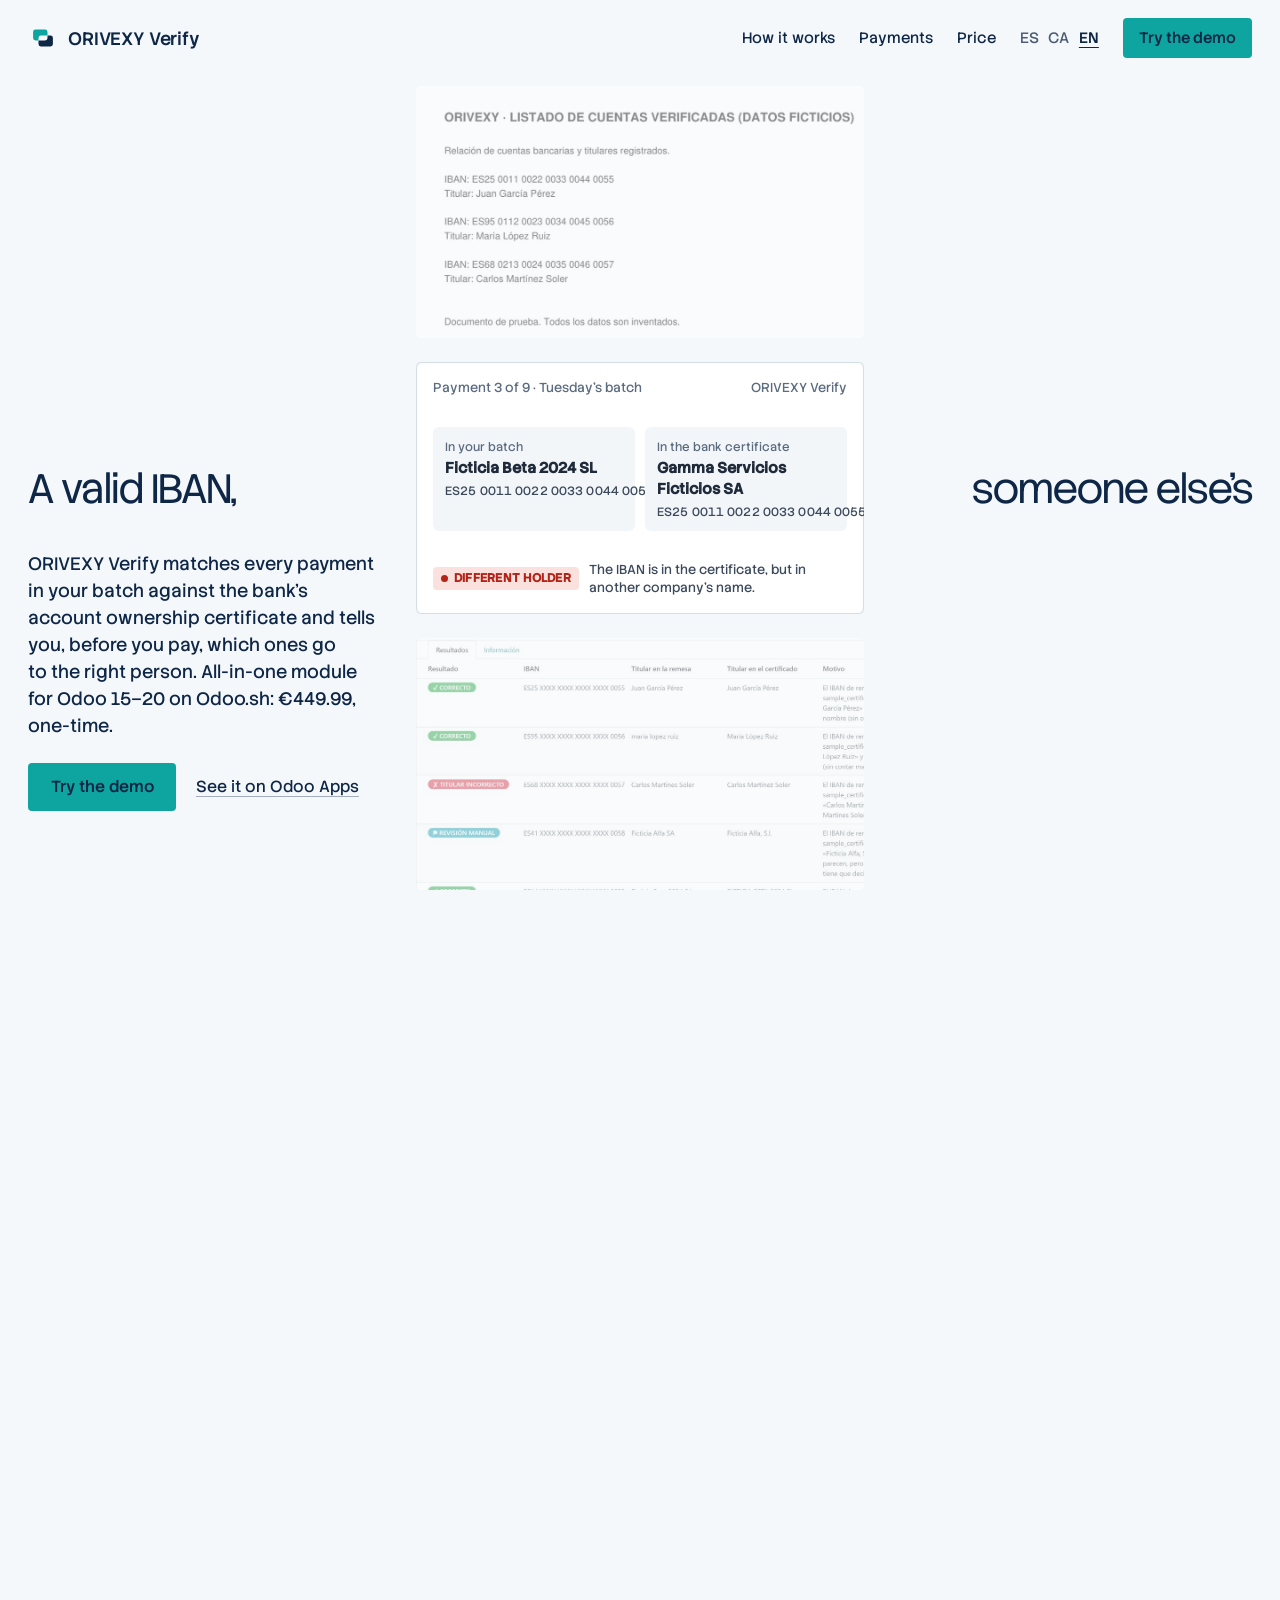
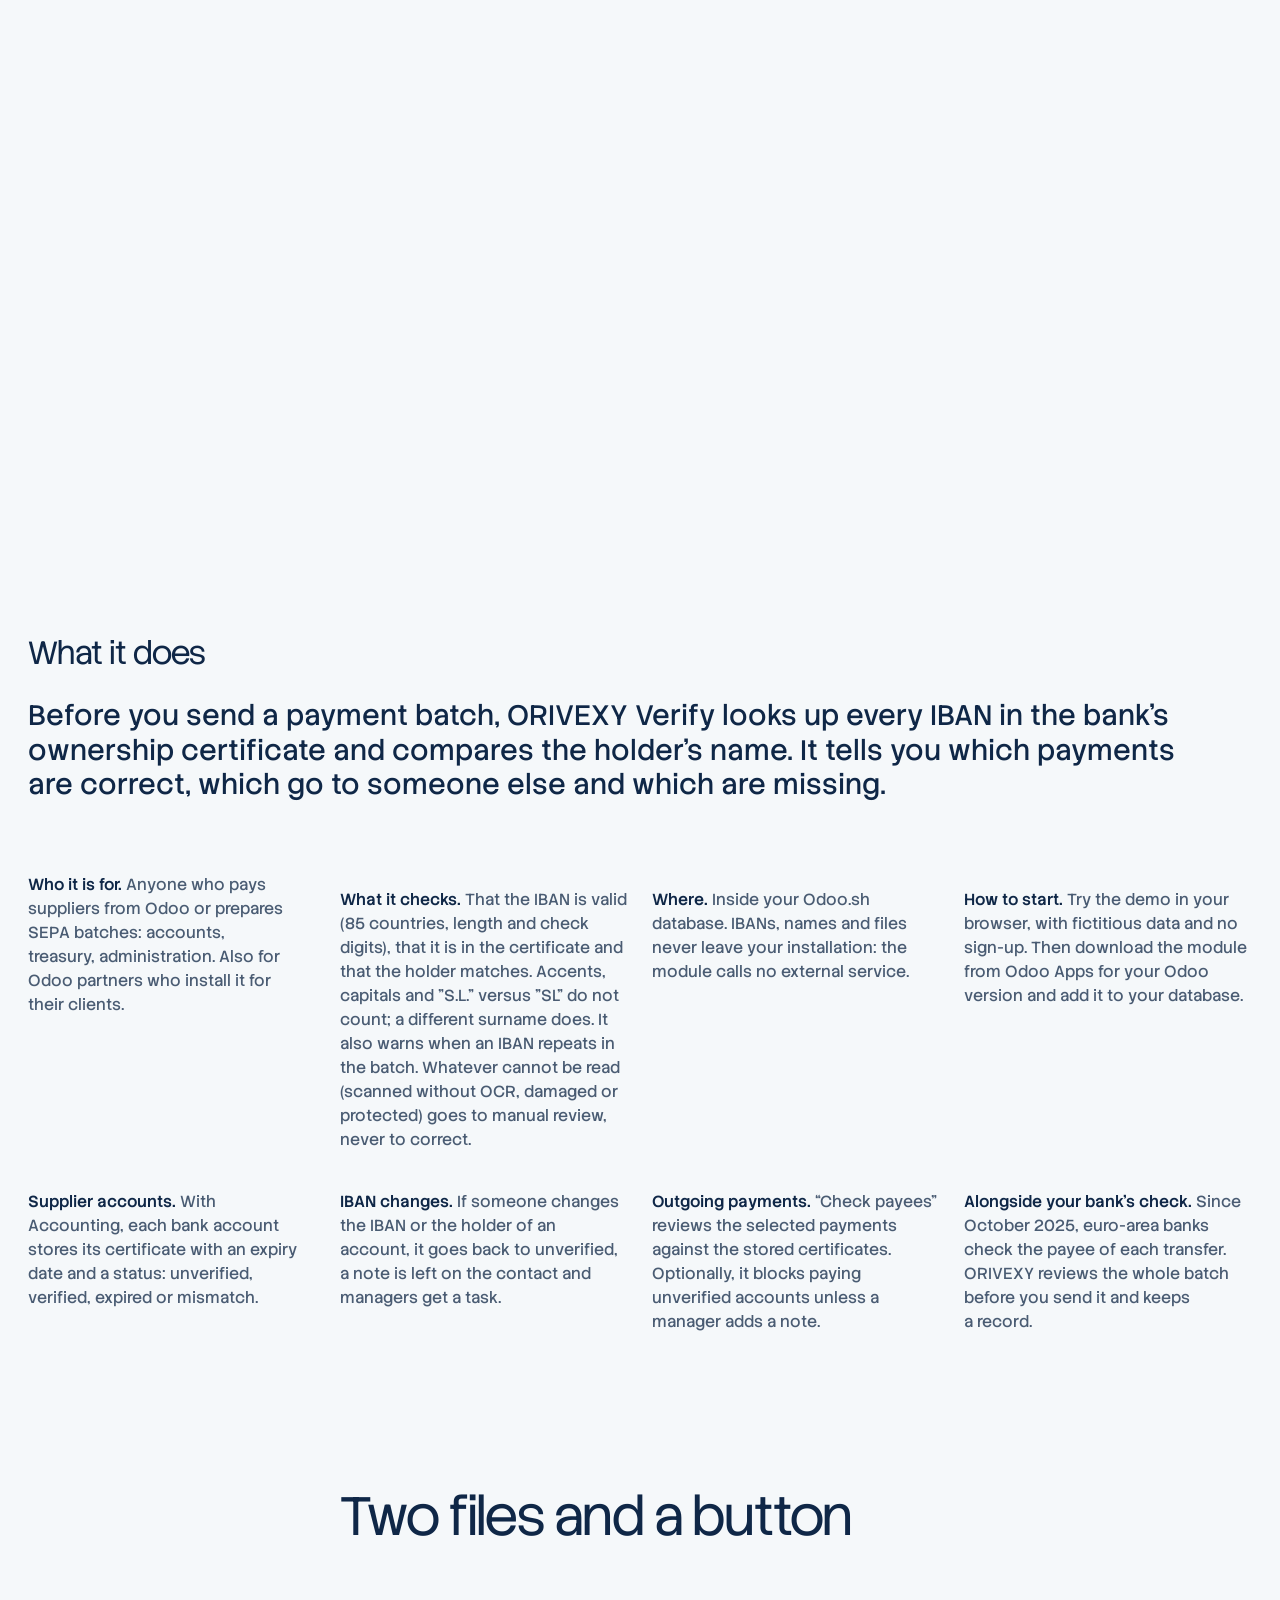
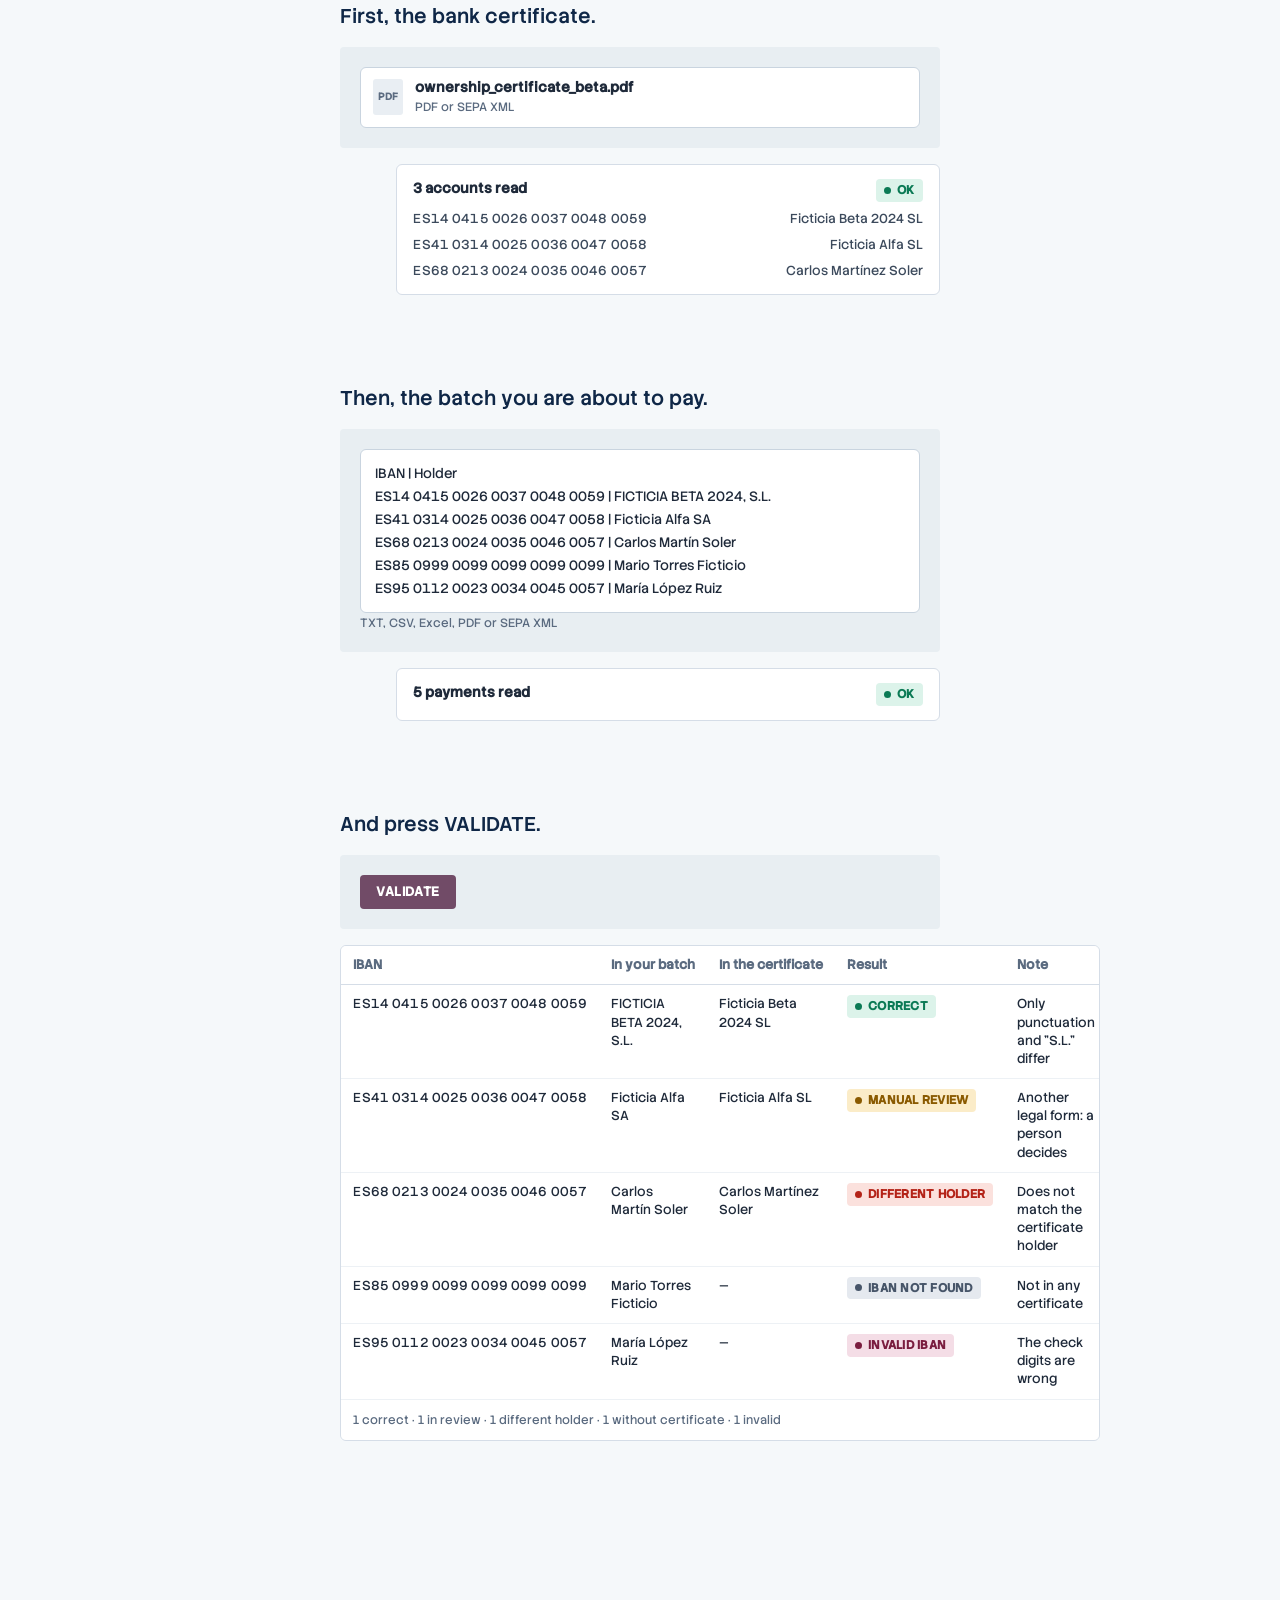
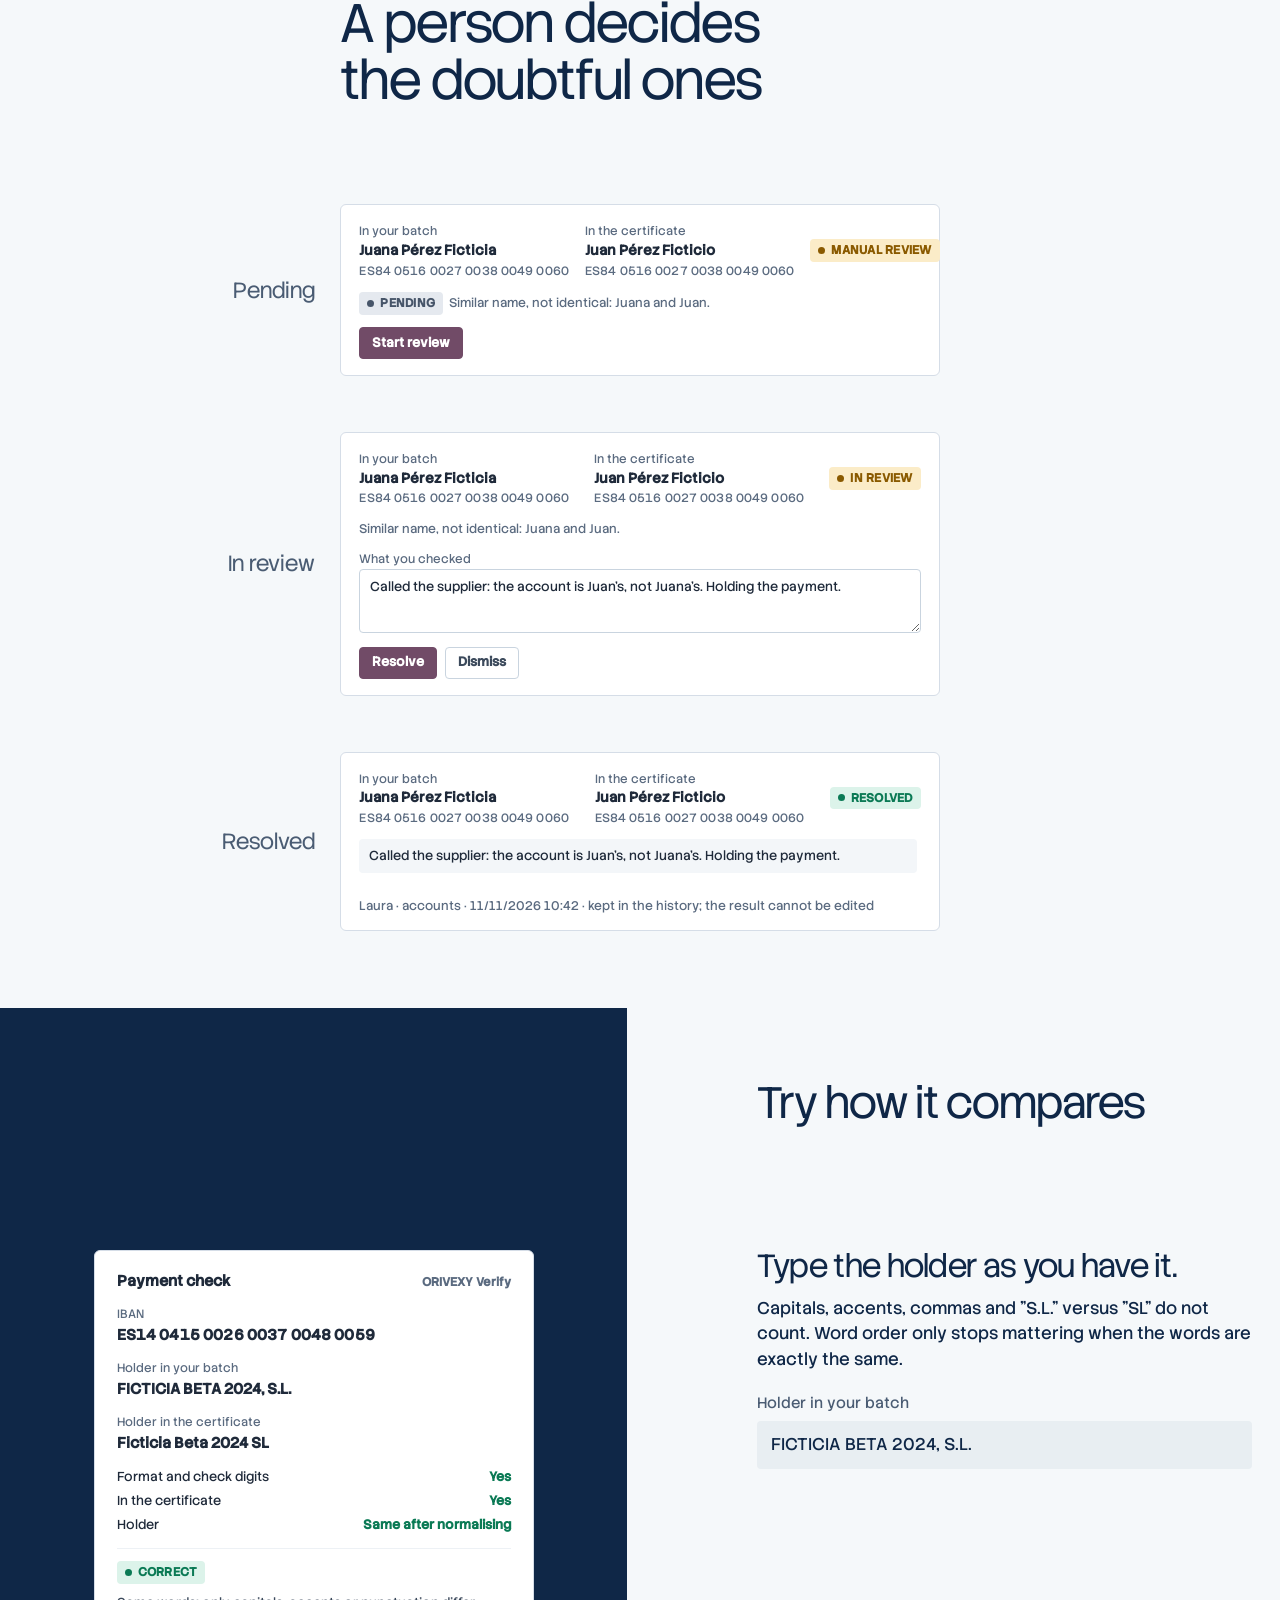
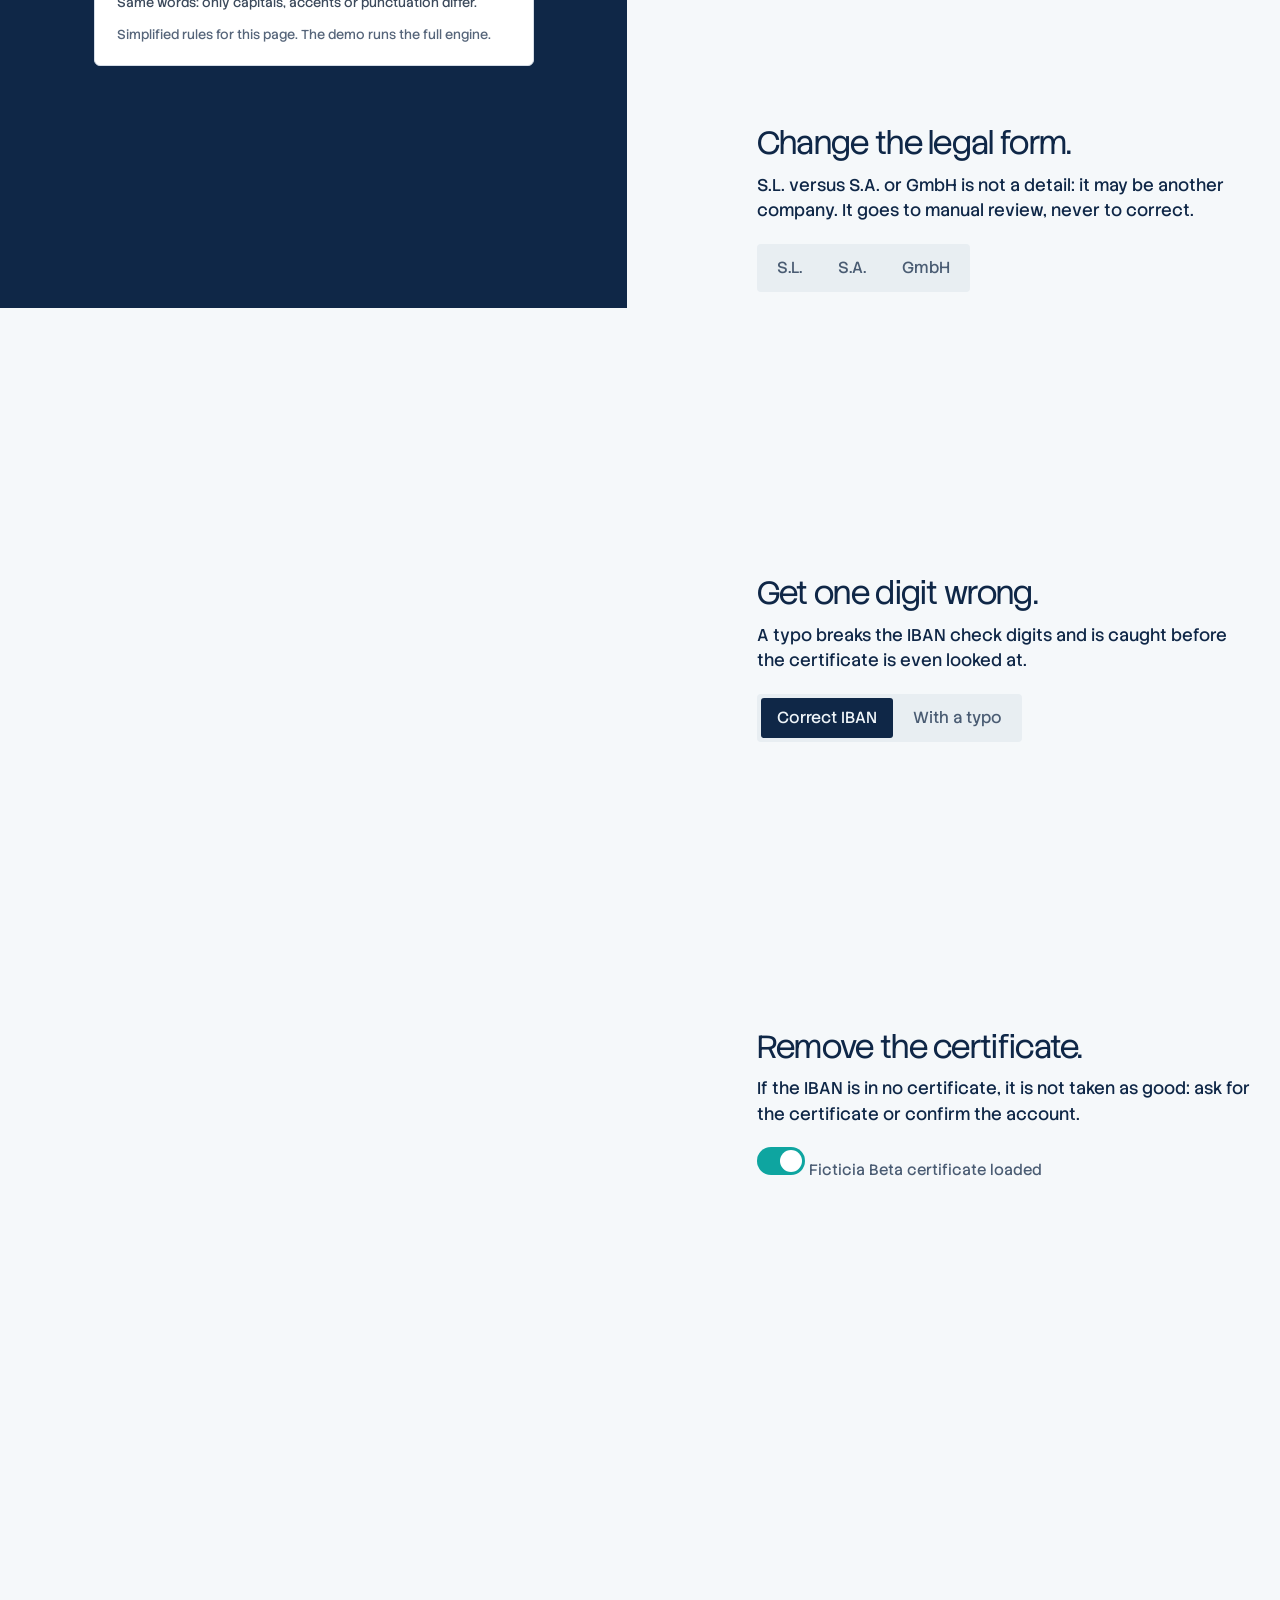
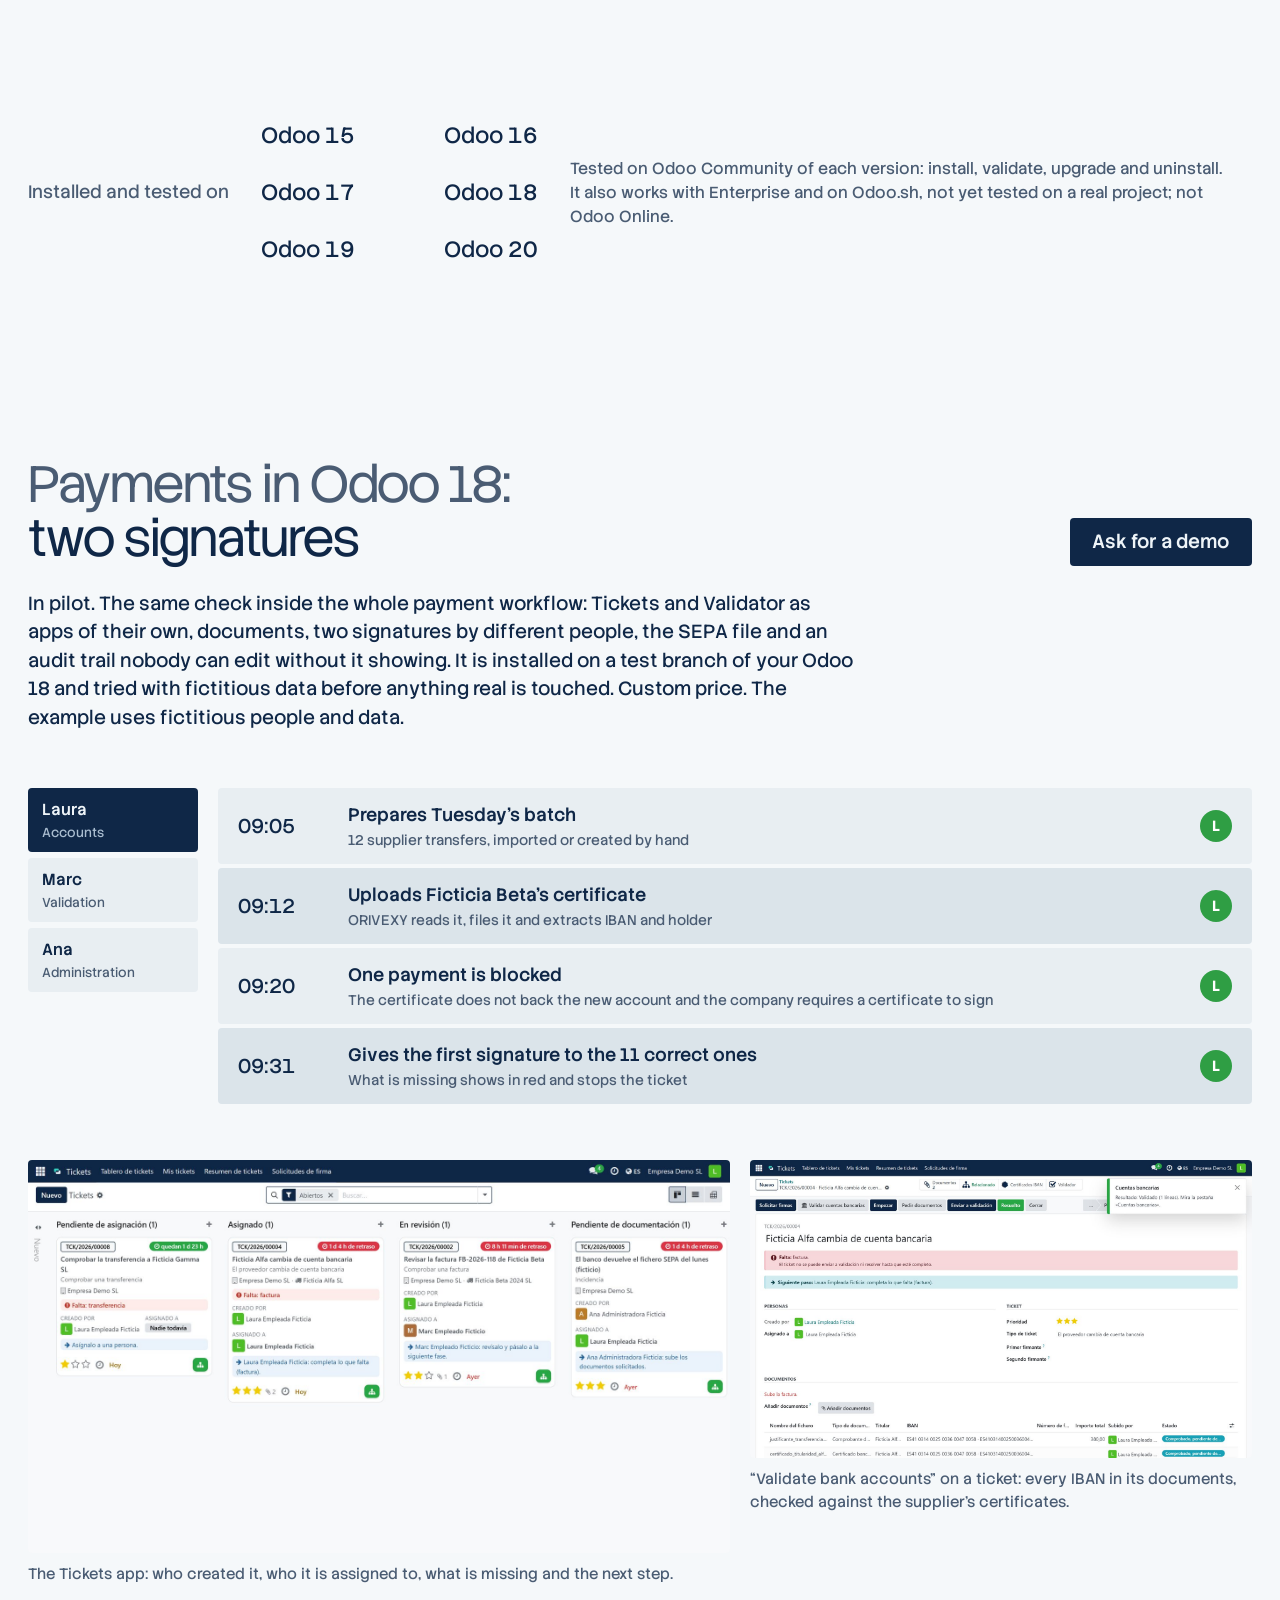
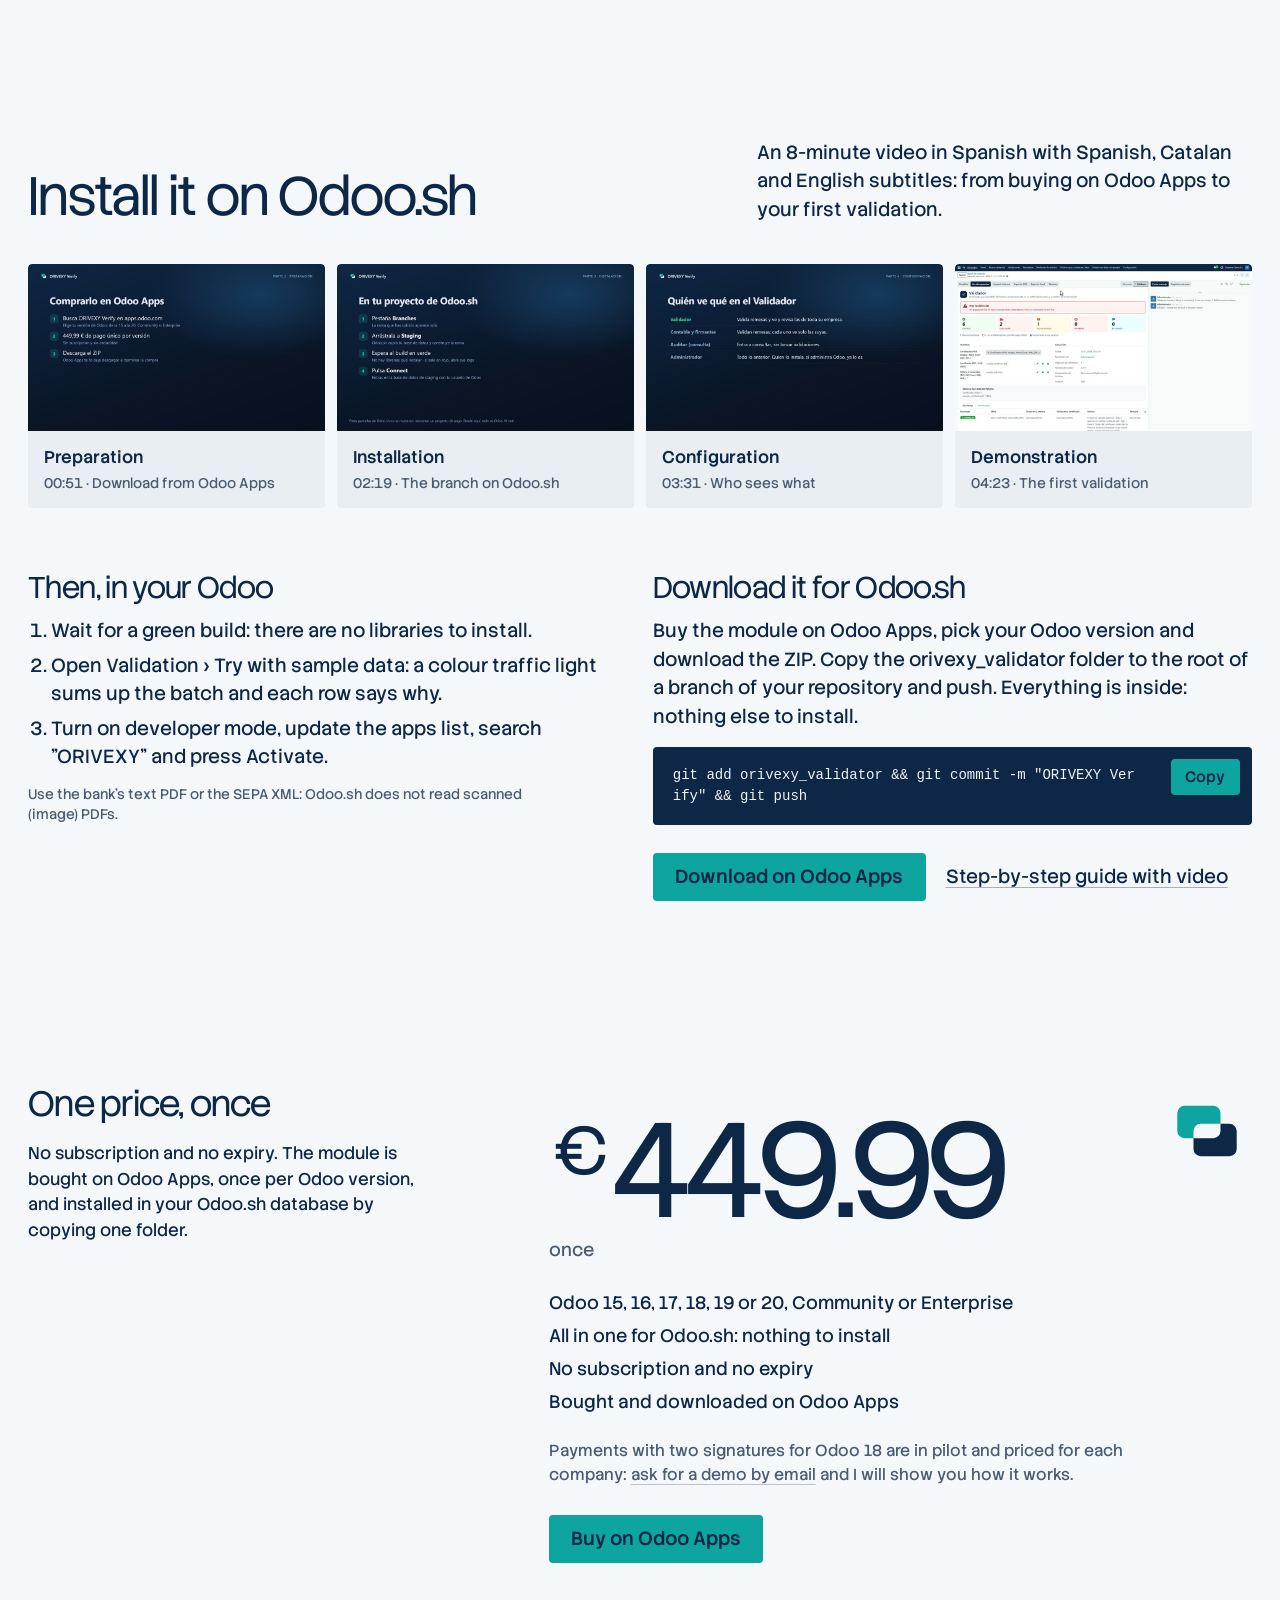
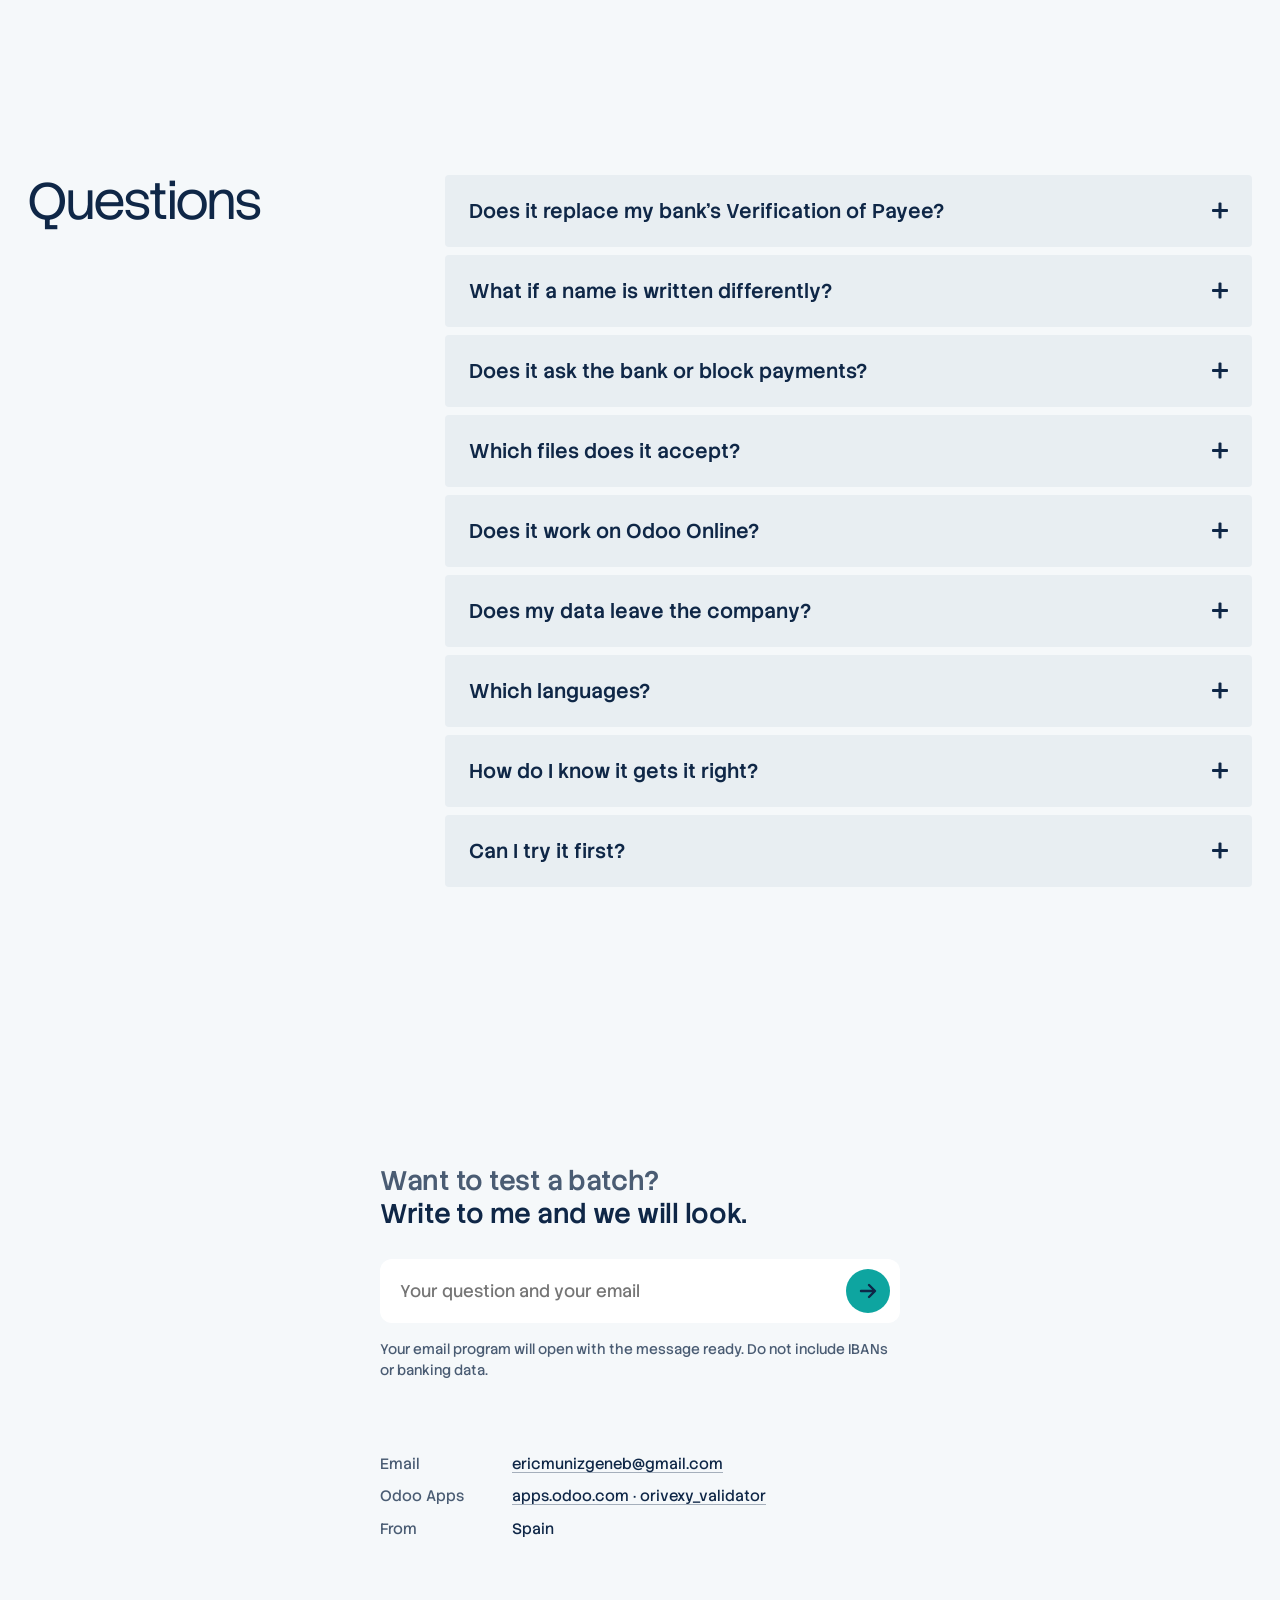
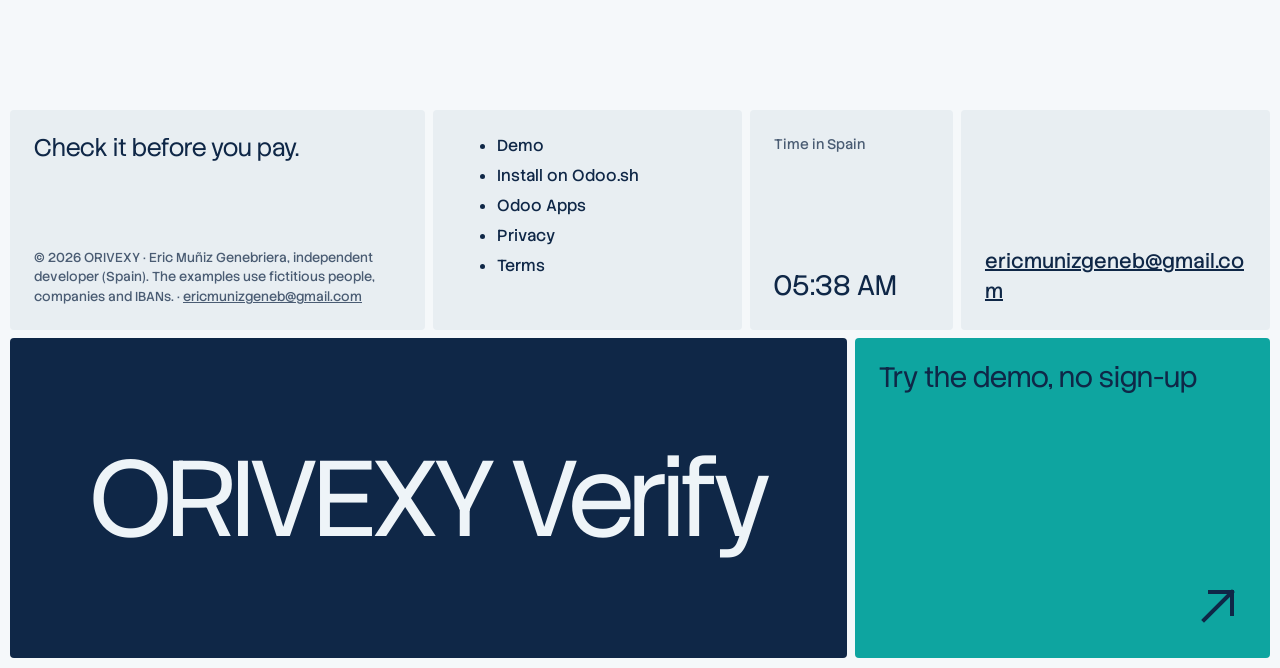
==== commit 16ea823f: "Vídeo de instalación en Odoo.sh regrabado: 0.1.17, todo en uno sin librerías que instalar, azul ORIV" ====
--- a/index.html
+++ b/index.html
@@ -174,7 +174,7 @@
     <h2 class="head" id="inst-t" data-reveal>Install it on Odoo.sh</h2>
     <p data-reveal style="--d:1">An 8-minute video in Spanish with Spanish, Catalan and English subtitles: from buying on Odoo Apps to your first validation.</p>
   </div>
-  <div class="inst__tiles"><a class="inst__tile" href="odoo-sh/" data-reveal style="--d:0"><div class="inst__pic"><img src="img/web-instalar-1.jpg" width="960" height="540" loading="lazy" alt="Still from the installation video: Preparation · Download from Odoo Apps"></div><div class="inst__strip"><b>Preparation</b><span>00:50 · Download from Odoo Apps</span></div></a><a class="inst__tile" href="odoo-sh/" data-reveal style="--d:1"><div class="inst__pic"><img src="img/web-instalar-2.jpg" width="960" height="540" loading="lazy" alt="Still from the installation video: Installation · The branch on Odoo.sh"></div><div class="inst__strip"><b>Installation</b><span>02:06 · The branch on Odoo.sh</span></div></a><a class="inst__tile" href="odoo-sh/" data-reveal style="--d:2"><div class="inst__pic"><img src="img/web-instalar-3.jpg" width="960" height="540" loading="lazy" alt="Still from the installation video: Configuration · Who sees what"></div><div class="inst__strip"><b>Configuration</b><span>03:19 · Who sees what</span></div></a><a class="inst__tile" href="odoo-sh/" data-reveal style="--d:3"><div class="inst__pic"><img src="img/web-instalar-4.jpg" width="960" height="540" loading="lazy" alt="Still from the installation video: Demonstration · The first validation"></div><div class="inst__strip"><b>Demonstration</b><span>04:39 · The first validation</span></div></a></div>
+  <div class="inst__tiles"><a class="inst__tile" href="odoo-sh/" data-reveal style="--d:0"><div class="inst__pic"><img src="img/web-instalar-1.jpg" width="960" height="540" loading="lazy" alt="Still from the installation video: Preparation · Download from Odoo Apps"></div><div class="inst__strip"><b>Preparation</b><span>00:51 · Download from Odoo Apps</span></div></a><a class="inst__tile" href="odoo-sh/" data-reveal style="--d:1"><div class="inst__pic"><img src="img/web-instalar-2.jpg" width="960" height="540" loading="lazy" alt="Still from the installation video: Installation · The branch on Odoo.sh"></div><div class="inst__strip"><b>Installation</b><span>02:19 · The branch on Odoo.sh</span></div></a><a class="inst__tile" href="odoo-sh/" data-reveal style="--d:2"><div class="inst__pic"><img src="img/web-instalar-3.jpg" width="960" height="540" loading="lazy" alt="Still from the installation video: Configuration · Who sees what"></div><div class="inst__strip"><b>Configuration</b><span>03:31 · Who sees what</span></div></a><a class="inst__tile" href="odoo-sh/" data-reveal style="--d:3"><div class="inst__pic"><img src="img/web-instalar-4.jpg" width="960" height="540" loading="lazy" alt="Still from the installation video: Demonstration · The first validation"></div><div class="inst__strip"><b>Demonstration</b><span>04:23 · The first validation</span></div></a></div>
   <div class="inst__more">
     <div data-reveal><h3>Then, in your Odoo</h3><ol><li>Wait for a green build: there are no libraries to install.</li><li>Open Validation › Try with sample data: a colour traffic light sums up the batch and each row says why.</li><li>Turn on developer mode, update the apps list, search &quot;ORIVEXY&quot; and press Activate.</li></ol><p class="small muted" style="margin-top:12px">Use the bank&#x27;s text PDF or the SEPA XML: Odoo.sh does not read scanned (image) PDFs.</p></div>
     <div data-reveal style="--d:1"><h3>Download it for Odoo.sh</h3><p>Buy the module on Odoo Apps, pick your Odoo version and download the ZIP. Copy the orivexy_validator folder to the root of a branch of your repository and push. Everything is inside: nothing else to install.</p>
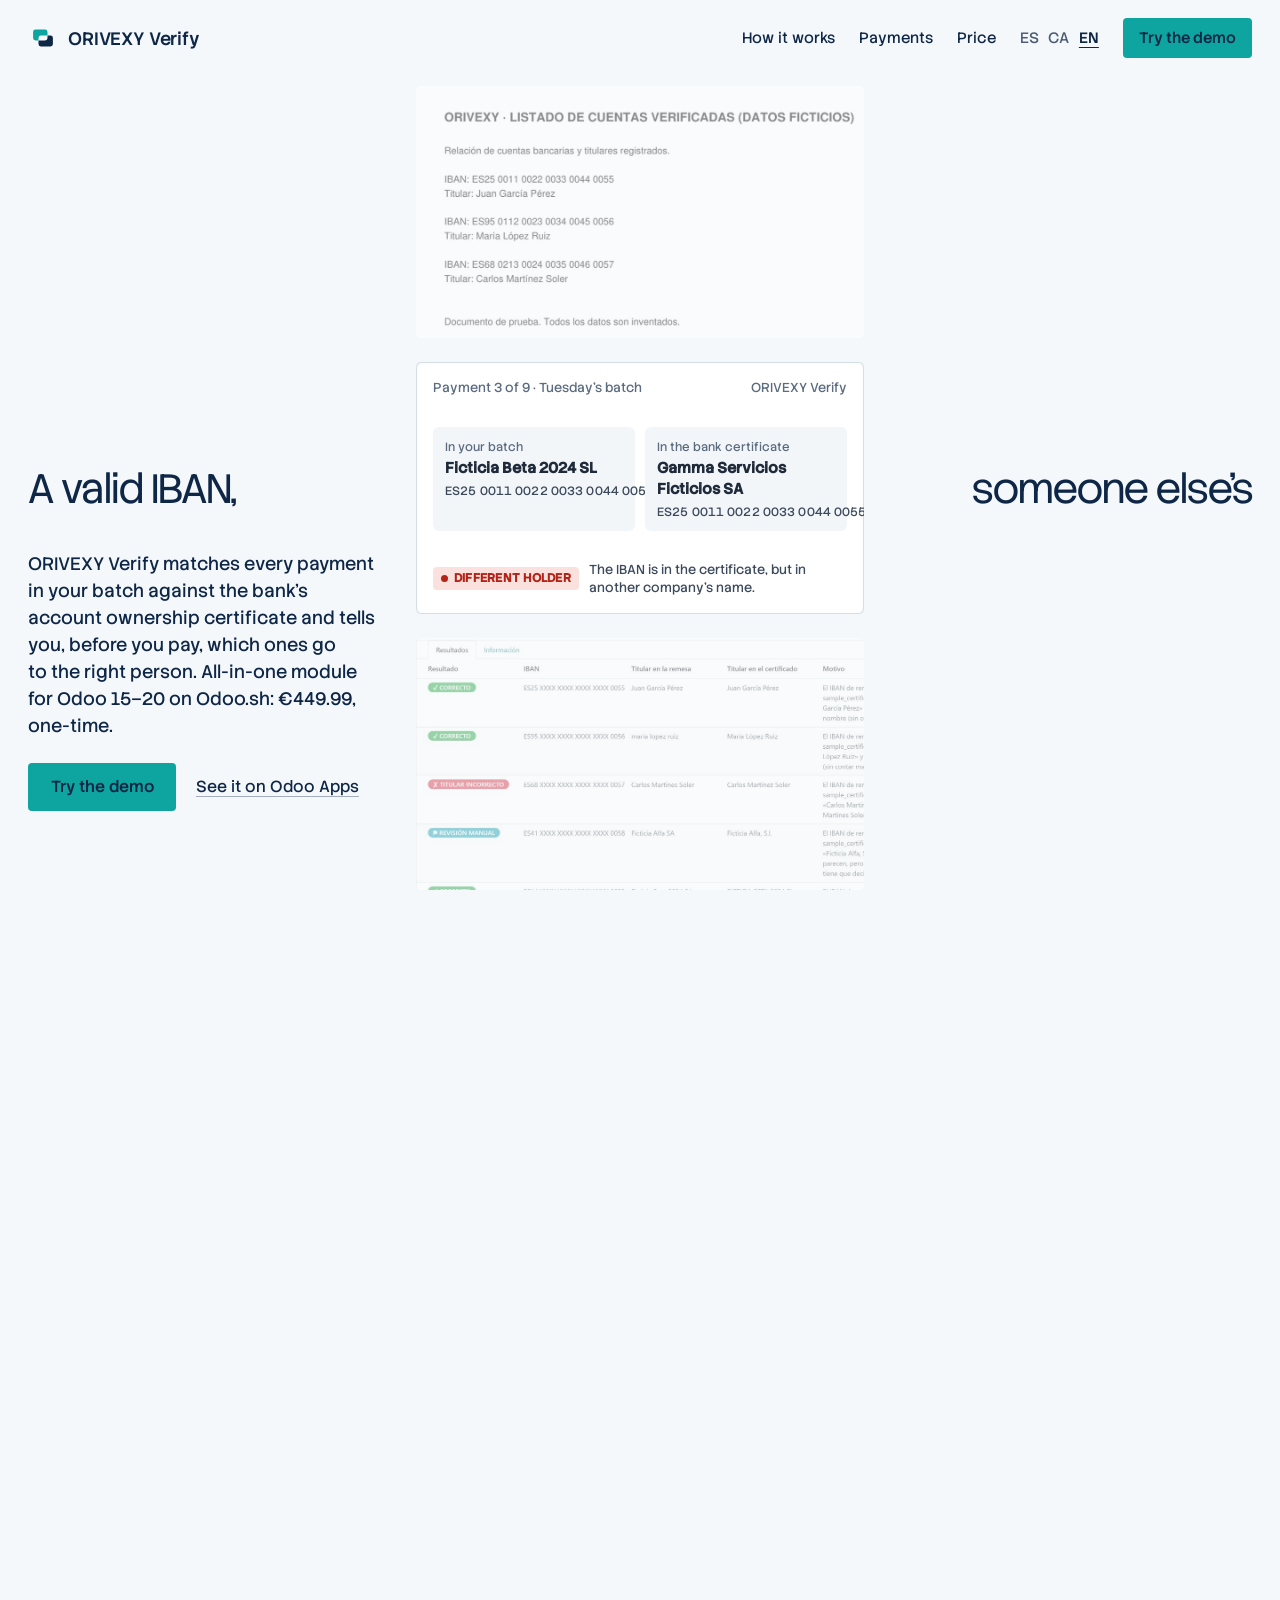
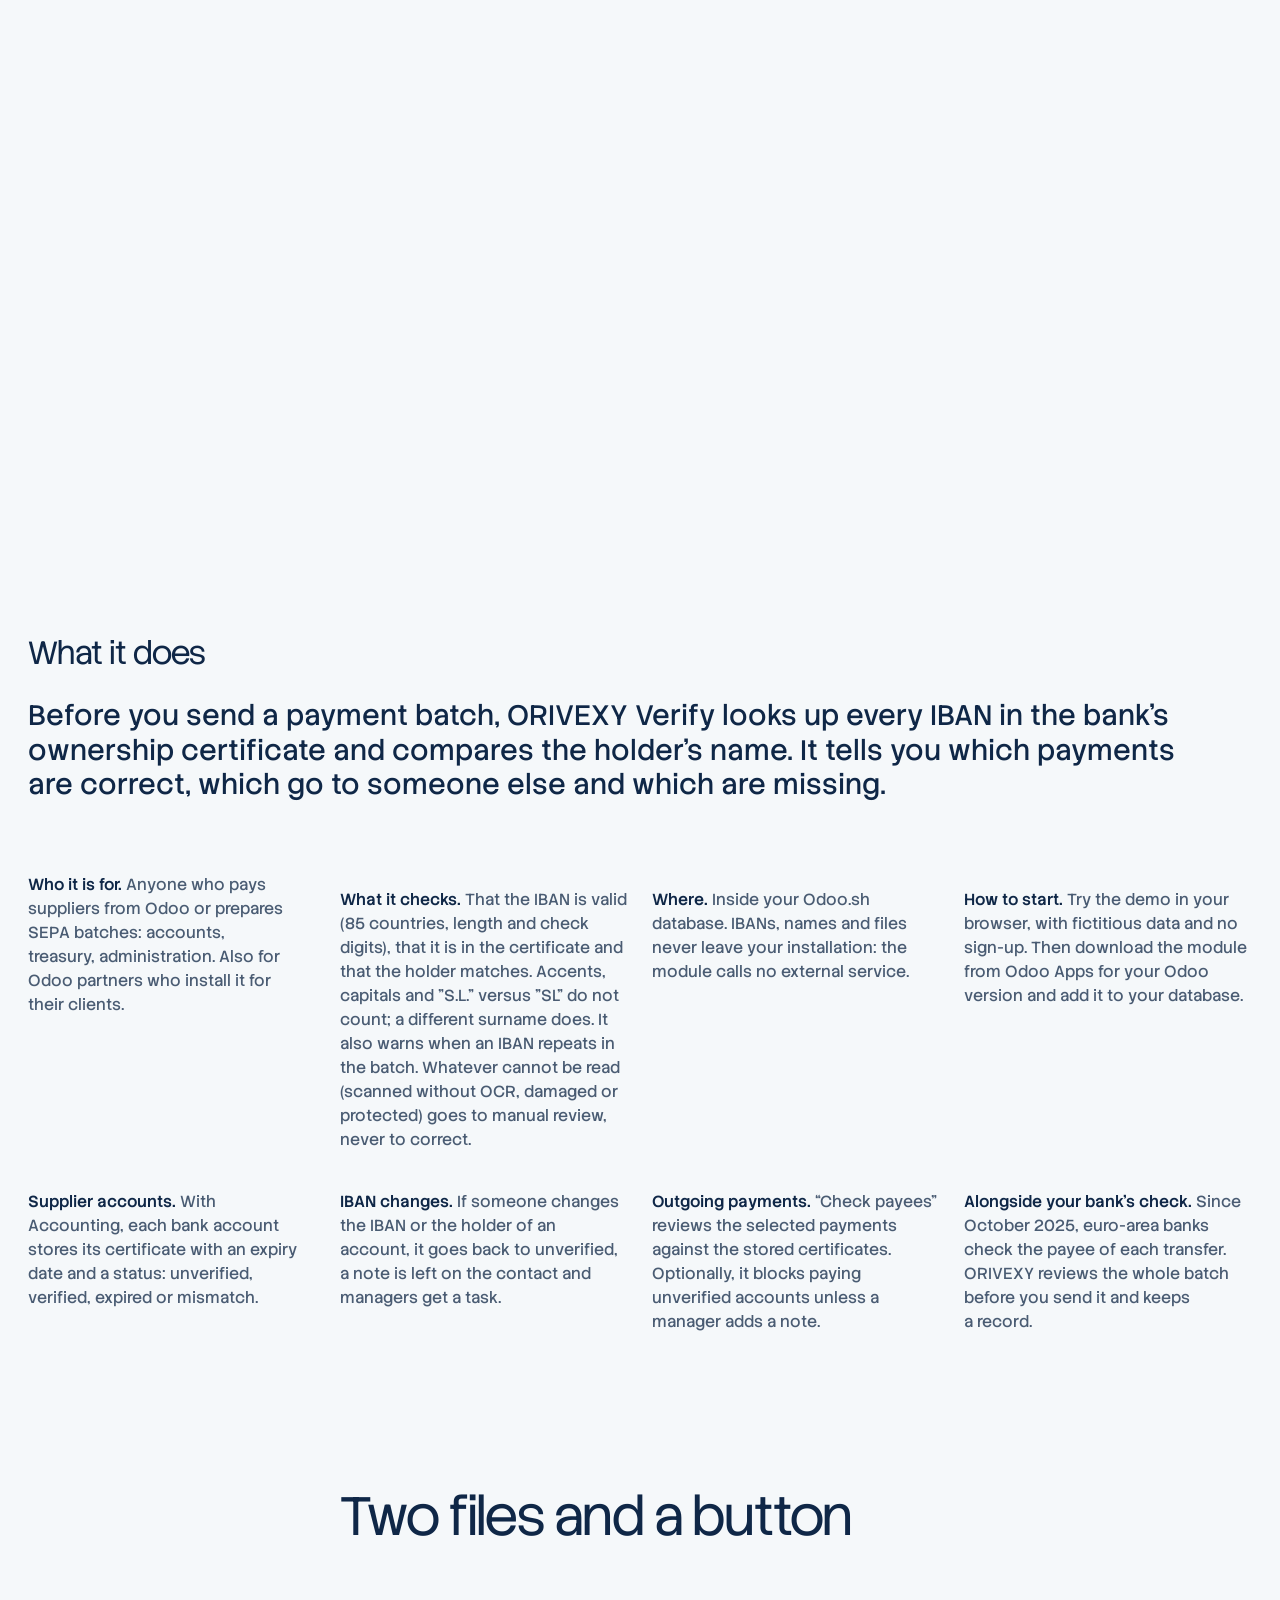
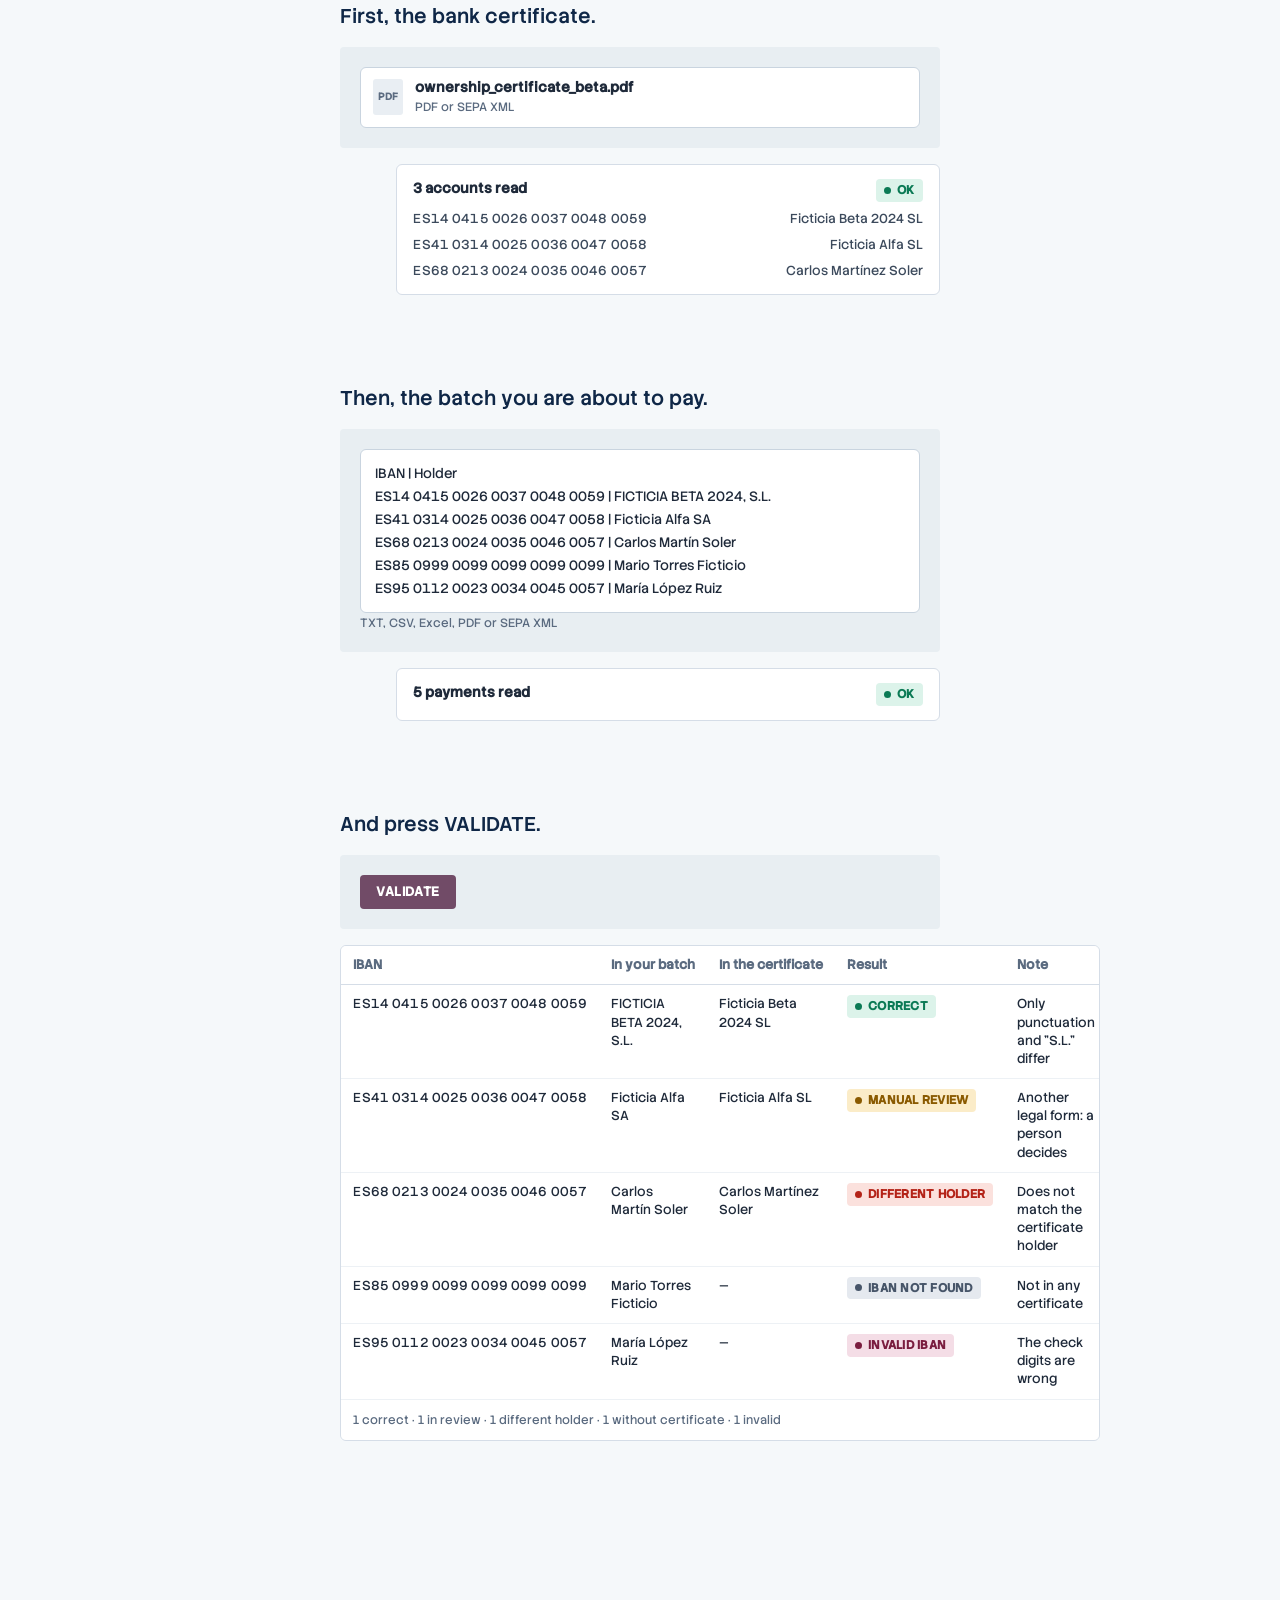
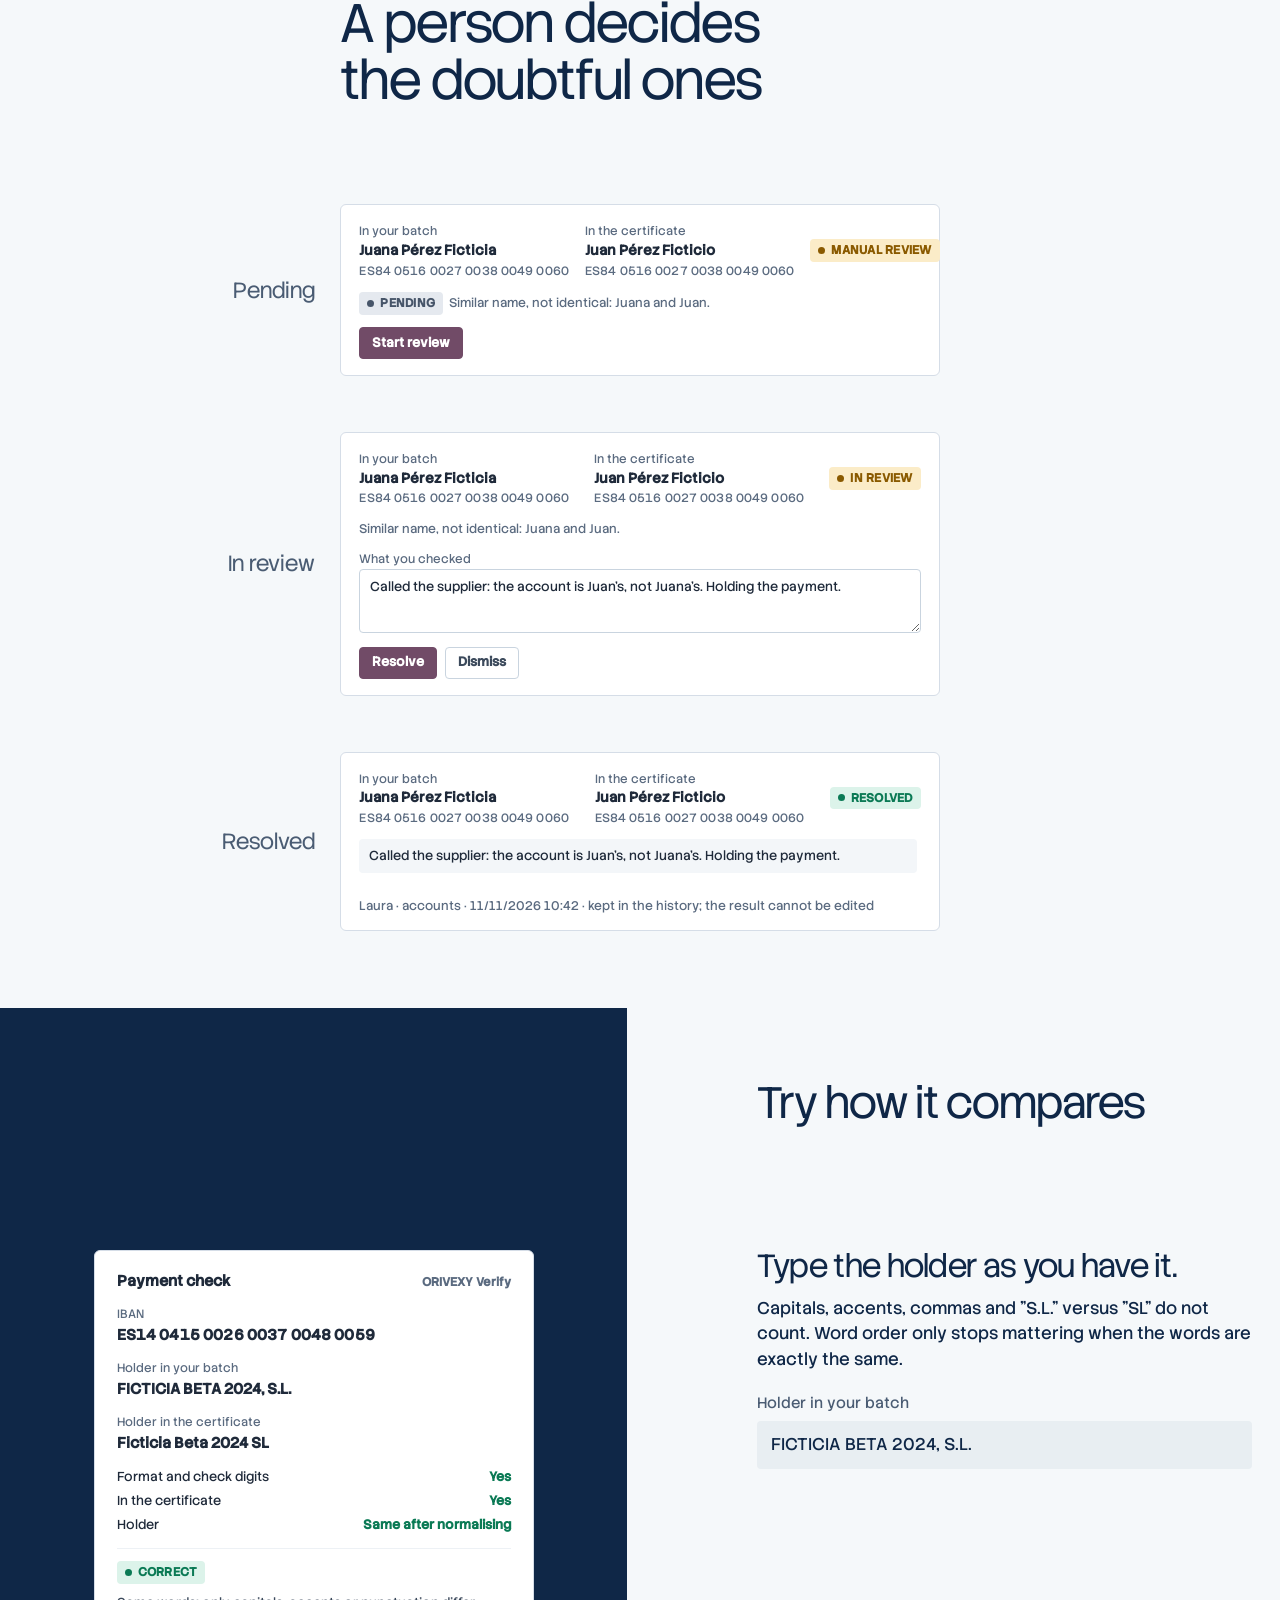
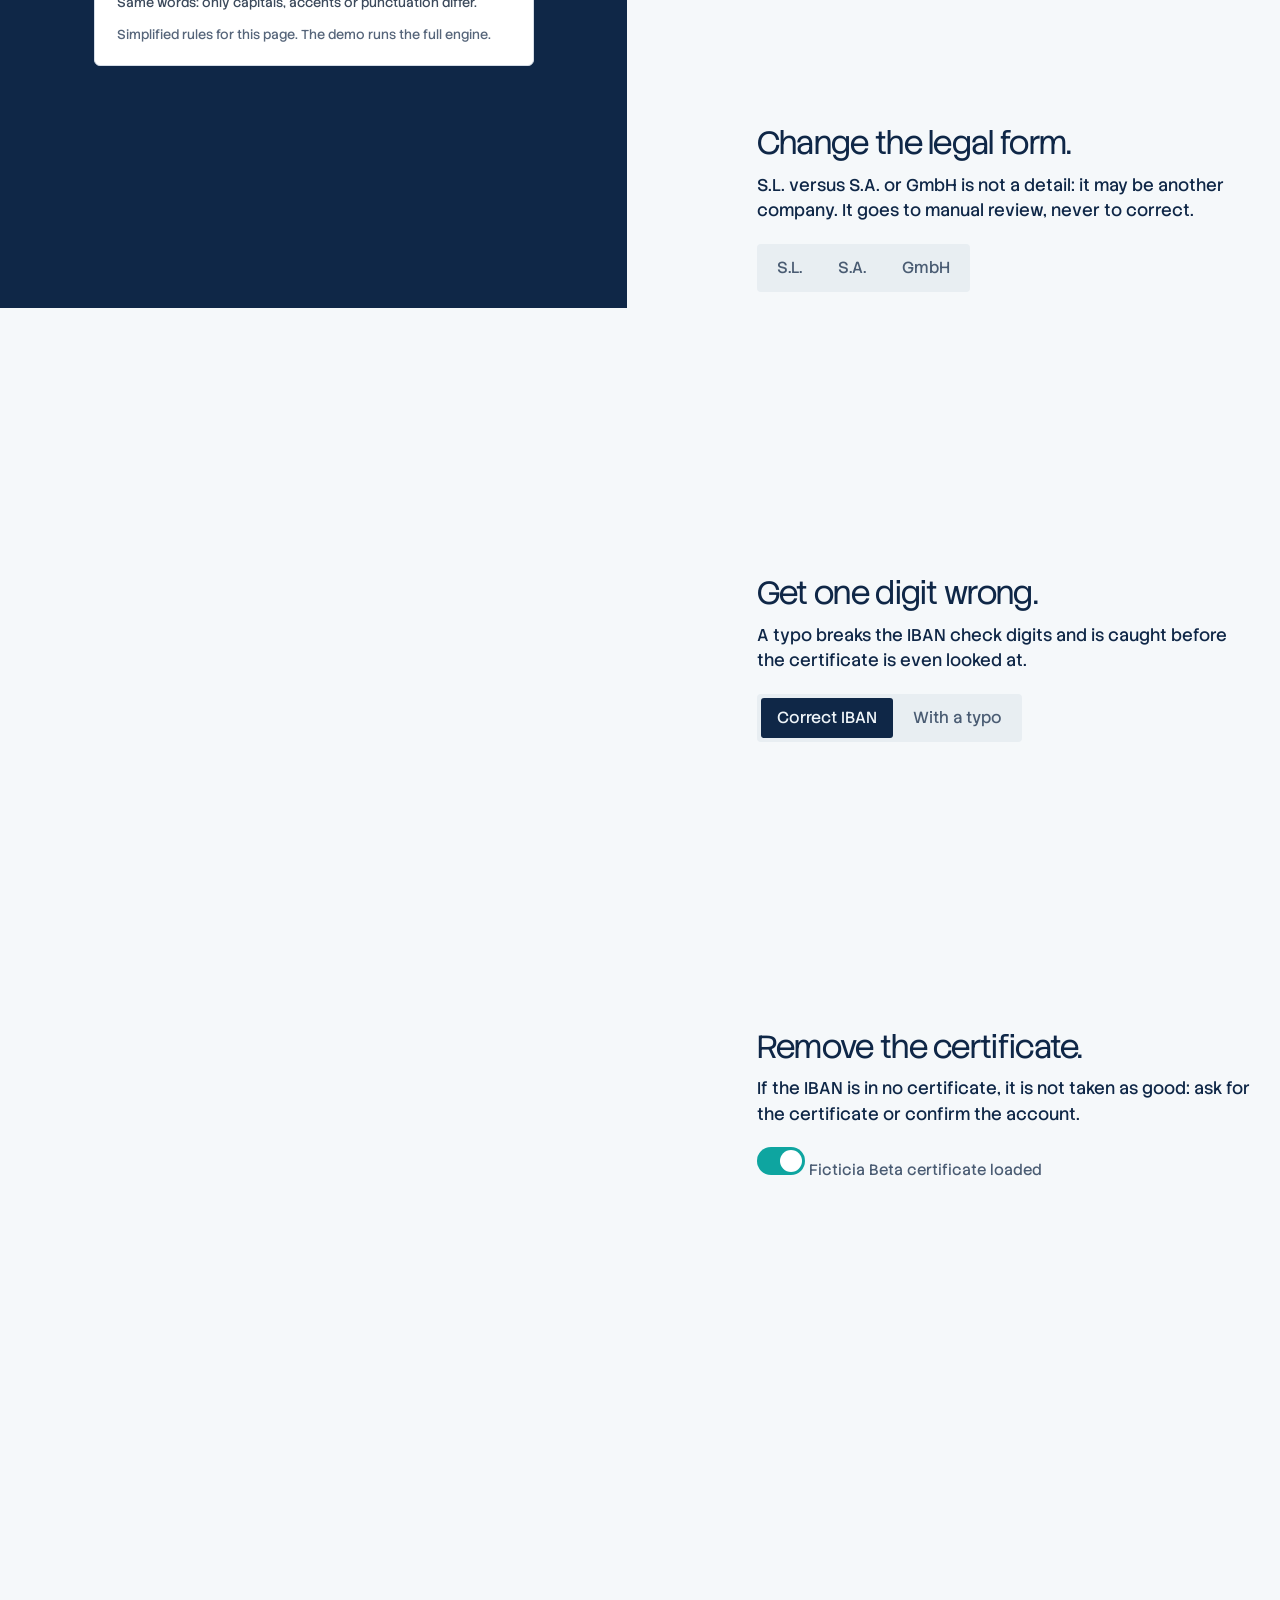
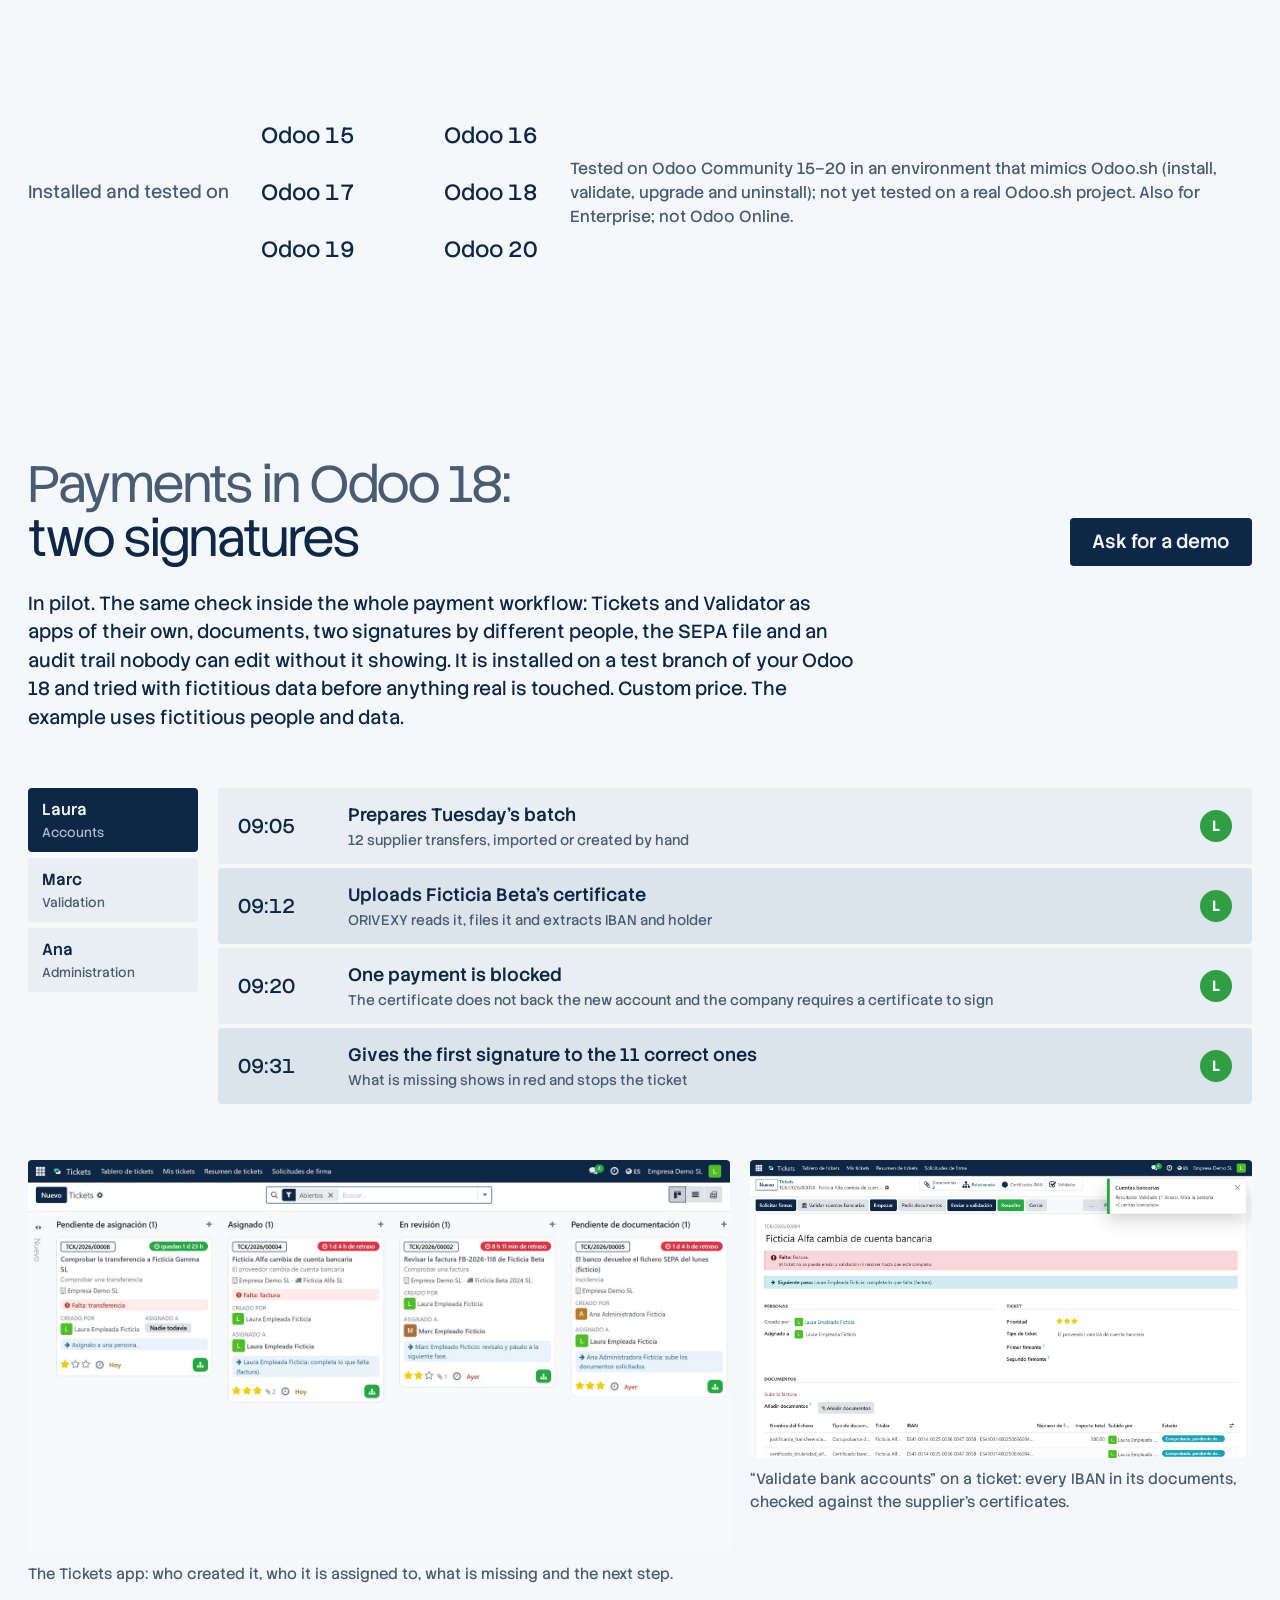
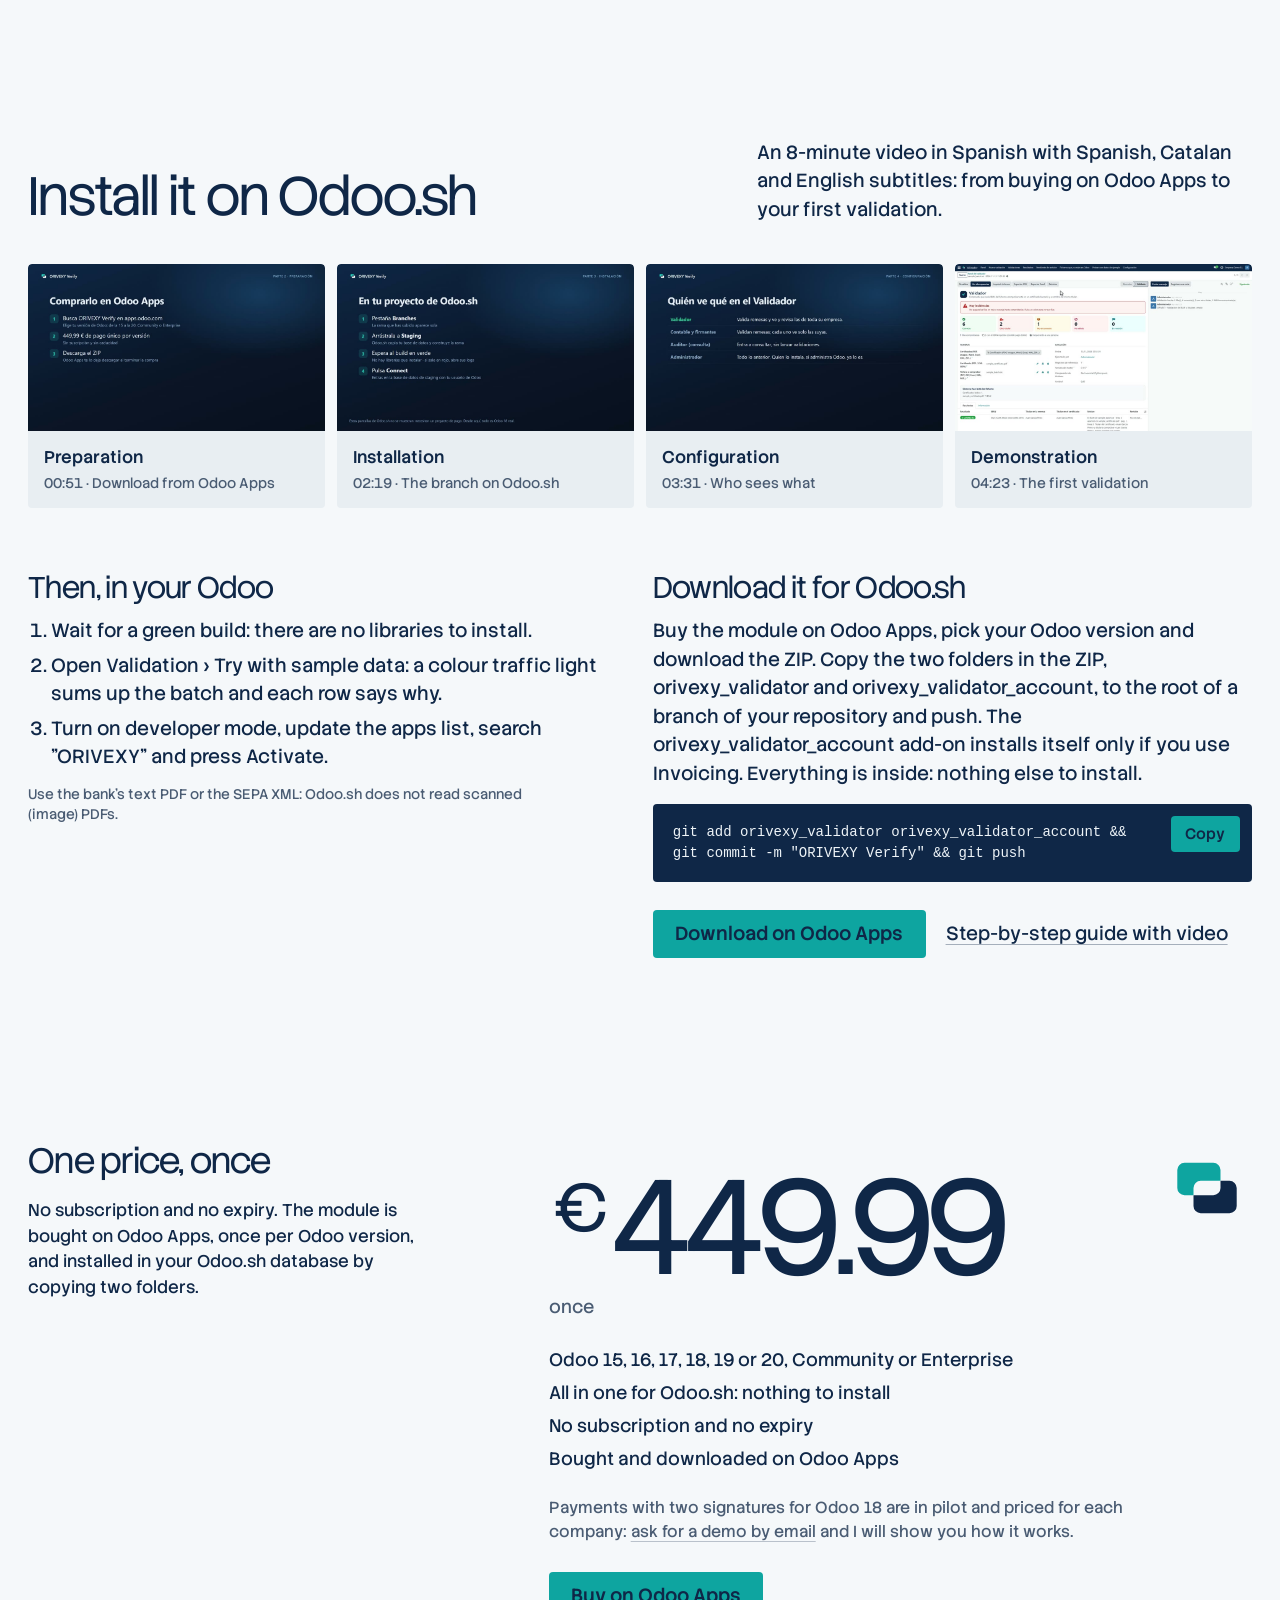
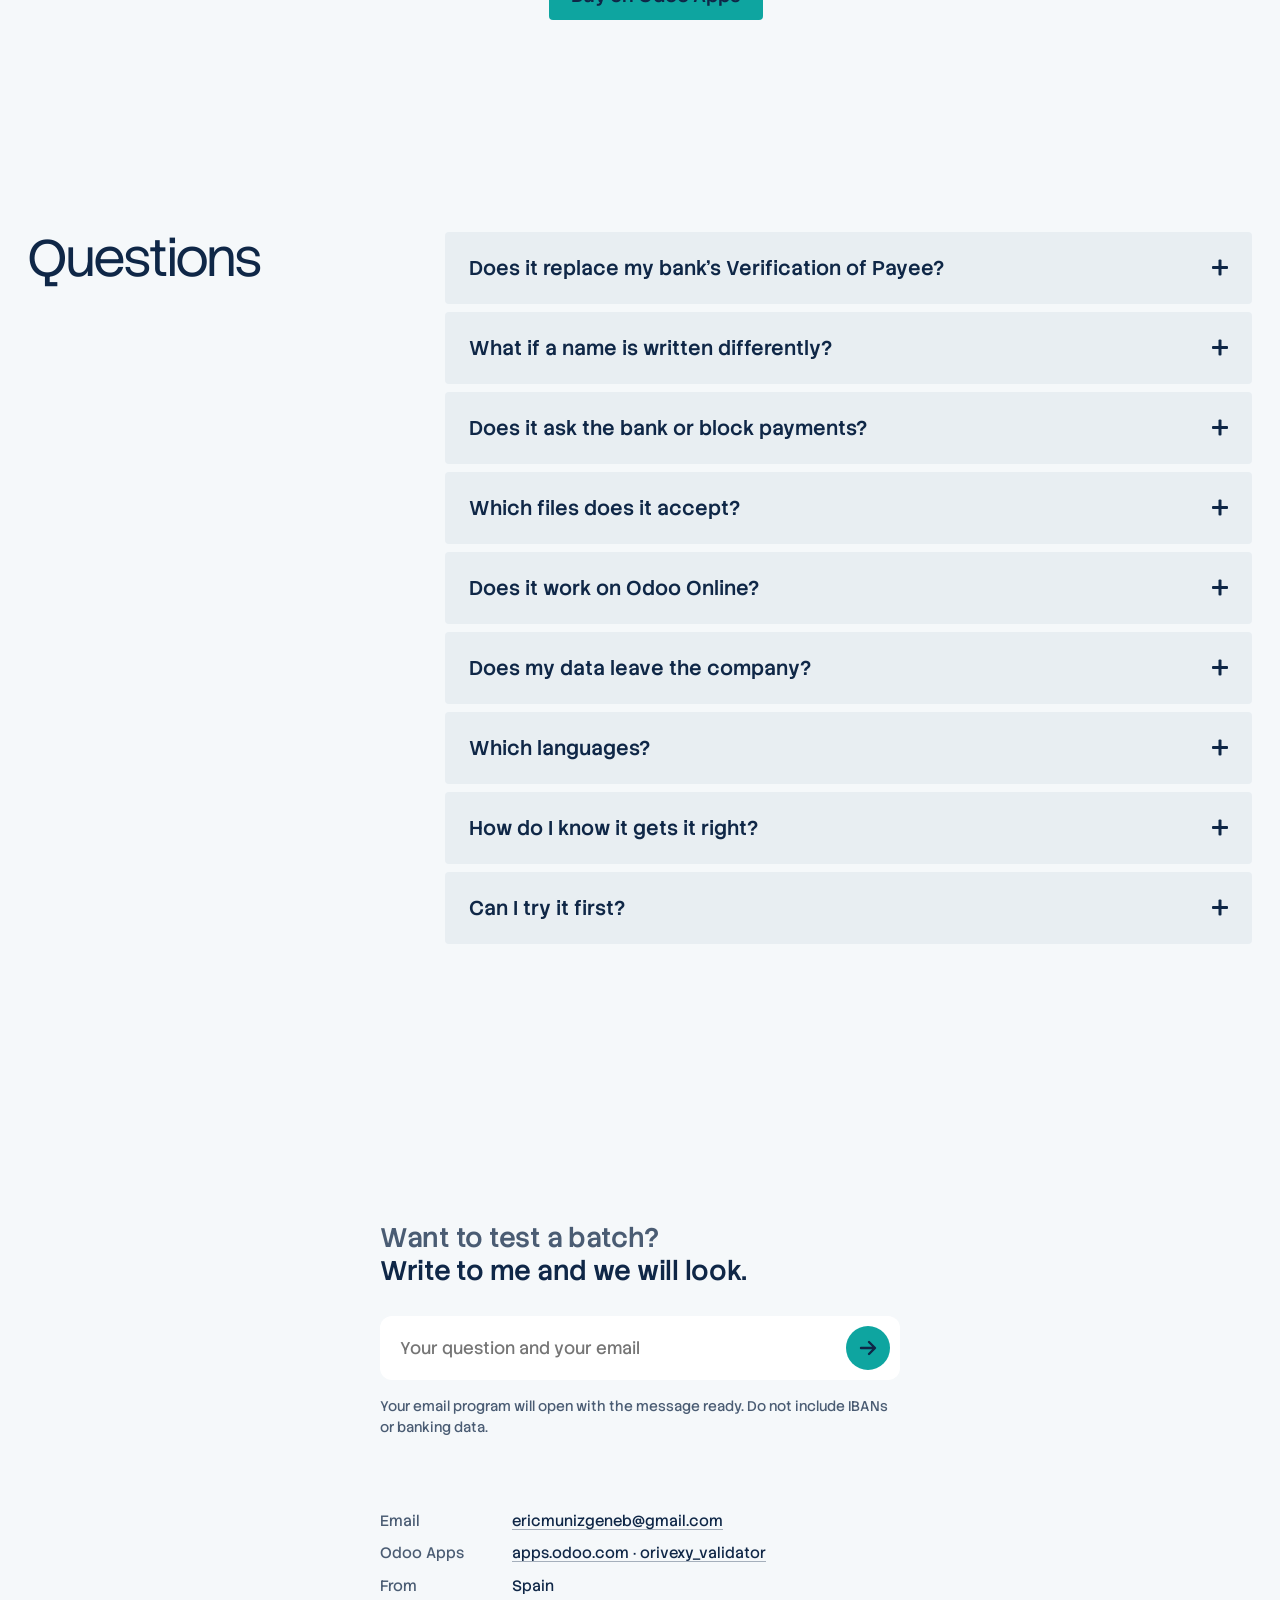
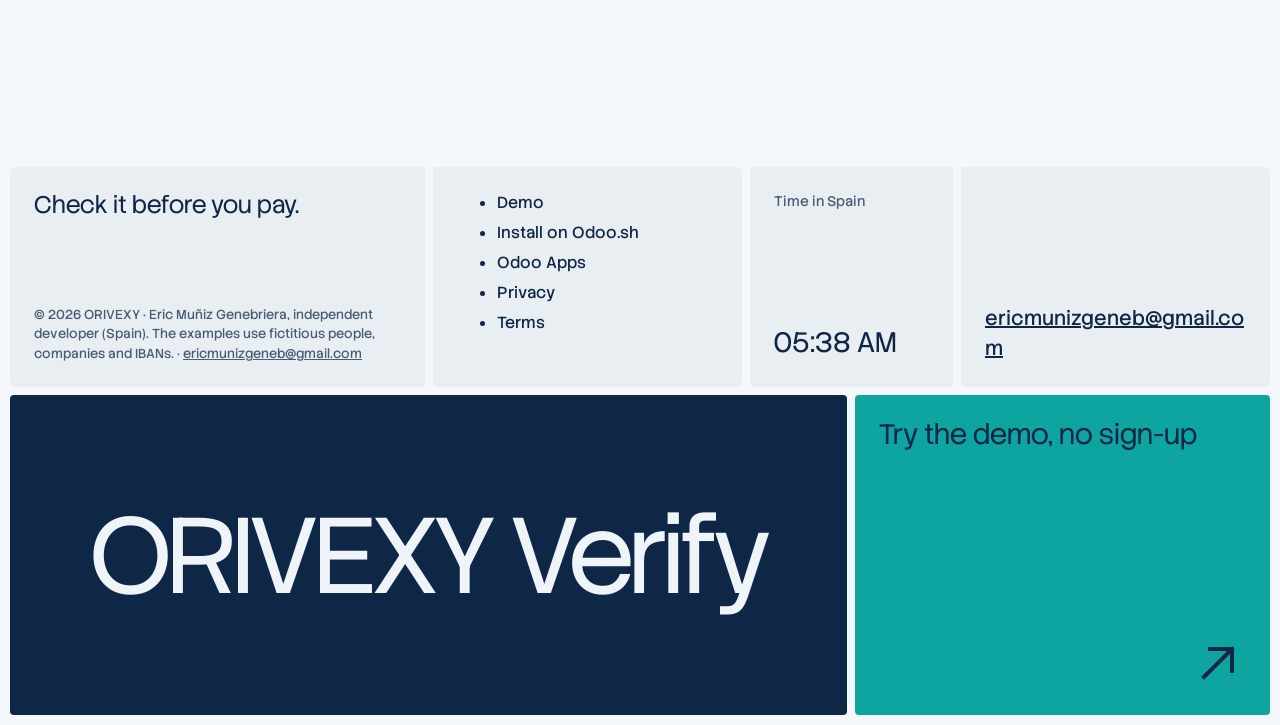
==== commit 779581fe: "Web alineada con el módulo 0.1.17: formatos, límites, complemento de cuentas y textos legales - odoo" ====
--- a/index.html
+++ b/index.html
@@ -150,7 +150,7 @@
 <section class="wrap proof" aria-labelledby="proof-t">
   <h2 id="proof-t">Installed and tested on</h2>
   <ul><li><a class="link" href="https://apps.odoo.com/apps/modules/15.0/orivexy_validator">Odoo 15</a></li><li><a class="link" href="https://apps.odoo.com/apps/modules/16.0/orivexy_validator">Odoo 16</a></li><li><a class="link" href="https://apps.odoo.com/apps/modules/17.0/orivexy_validator">Odoo 17</a></li><li><a class="link" href="https://apps.odoo.com/apps/modules/18.0/orivexy_validator">Odoo 18</a></li><li><a class="link" href="https://apps.odoo.com/apps/modules/19.0/orivexy_validator">Odoo 19</a></li><li><a class="link" href="https://apps.odoo.com/apps/modules/20.0/orivexy_validator">Odoo 20</a></li></ul>
-  <p class="proof__note">Tested on Odoo Community of each version: install, validate, upgrade and uninstall. It also works with Enterprise and on Odoo.sh, not yet tested on a real project; not Odoo Online.</p>
+  <p class="proof__note">Tested on Odoo Community 15–20 in an environment that mimics Odoo.sh (install, validate, upgrade and uninstall); not yet tested on a real Odoo.sh project. Also for Enterprise; not Odoo Online.</p>
 </section>
 
 <section class="wrap section" id="payments" aria-labelledby="pay-t">
@@ -177,8 +177,8 @@
   <div class="inst__tiles"><a class="inst__tile" href="odoo-sh/" data-reveal style="--d:0"><div class="inst__pic"><img src="img/web-instalar-1.jpg" width="960" height="540" loading="lazy" alt="Still from the installation video: Preparation · Download from Odoo Apps"></div><div class="inst__strip"><b>Preparation</b><span>00:51 · Download from Odoo Apps</span></div></a><a class="inst__tile" href="odoo-sh/" data-reveal style="--d:1"><div class="inst__pic"><img src="img/web-instalar-2.jpg" width="960" height="540" loading="lazy" alt="Still from the installation video: Installation · The branch on Odoo.sh"></div><div class="inst__strip"><b>Installation</b><span>02:19 · The branch on Odoo.sh</span></div></a><a class="inst__tile" href="odoo-sh/" data-reveal style="--d:2"><div class="inst__pic"><img src="img/web-instalar-3.jpg" width="960" height="540" loading="lazy" alt="Still from the installation video: Configuration · Who sees what"></div><div class="inst__strip"><b>Configuration</b><span>03:31 · Who sees what</span></div></a><a class="inst__tile" href="odoo-sh/" data-reveal style="--d:3"><div class="inst__pic"><img src="img/web-instalar-4.jpg" width="960" height="540" loading="lazy" alt="Still from the installation video: Demonstration · The first validation"></div><div class="inst__strip"><b>Demonstration</b><span>04:23 · The first validation</span></div></a></div>
   <div class="inst__more">
     <div data-reveal><h3>Then, in your Odoo</h3><ol><li>Wait for a green build: there are no libraries to install.</li><li>Open Validation › Try with sample data: a colour traffic light sums up the batch and each row says why.</li><li>Turn on developer mode, update the apps list, search &quot;ORIVEXY&quot; and press Activate.</li></ol><p class="small muted" style="margin-top:12px">Use the bank&#x27;s text PDF or the SEPA XML: Odoo.sh does not read scanned (image) PDFs.</p></div>
-    <div data-reveal style="--d:1"><h3>Download it for Odoo.sh</h3><p>Buy the module on Odoo Apps, pick your Odoo version and download the ZIP. Copy the orivexy_validator folder to the root of a branch of your repository and push. Everything is inside: nothing else to install.</p>
-      <div class="code"><pre><code id="cmd">git add orivexy_validator && git commit -m "ORIVEXY Verify" && git push</code></pre><button type="button" data-copy="cmd">Copy</button></div>
+    <div data-reveal style="--d:1"><h3>Download it for Odoo.sh</h3><p>Buy the module on Odoo Apps, pick your Odoo version and download the ZIP. Copy the two folders in the ZIP, orivexy_validator and orivexy_validator_account, to the root of a branch of your repository and push. The orivexy_validator_account add-on installs itself only if you use Invoicing. Everything is inside: nothing else to install.</p>
+      <div class="code"><pre><code id="cmd">git add orivexy_validator orivexy_validator_account && git commit -m "ORIVEXY Verify" && git push</code></pre><button type="button" data-copy="cmd">Copy</button></div>
       <div class="price__actions"><a class="button" href="https://apps.odoo.com/apps/modules/18.0/orivexy_validator">Download on Odoo Apps</a><a class="link" href="odoo-sh/">Step-by-step guide with video</a></div></div>
   </div>
 </section>
@@ -186,7 +186,7 @@
 <section class="wrap price" id="price" aria-labelledby="price-t">
   <div class="price__text">
     <h2 id="price-t">One price, once</h2>
-    <p>No subscription and no expiry. The module is bought on Odoo Apps, once per Odoo version, and installed in your Odoo.sh database by copying one folder.</p>
+    <p>No subscription and no expiry. The module is bought on Odoo Apps, once per Odoo version, and installed in your Odoo.sh database by copying two folders.</p>
   </div>
   <div class="price__fig">
     <p class="price__num nums"><span class="price__cur">€</span><span>449.99</span><span class="price__per">once</span></p>
@@ -199,7 +199,7 @@
 
 <section class="wrap section faq" aria-labelledby="faq-t">
   <h2 class="faq__title" id="faq-t">Questions</h2>
-  <div class="faq__list"><details name="faq"><summary>Does it replace my bank&#x27;s Verification of Payee?</summary><p>No, it complements it. Since 9 October 2025 euro-area banks must check name and IBAN on euro transfers, but for batch payments a business may opt out of that check. ORIVEXY checks the whole batch before you send it, against the ownership certificate issued by your supplier&#x27;s bank, and keeps a record of what was checked and who decided.</p></details><details name="faq"><summary>What if a name is written differently?</summary><p>Accents, capitals, punctuation and &quot;S.L.&quot; versus &quot;SL&quot; do not count. Word order is ignored only when exactly the same words appear. A different or missing surname is flagged, and doubtful cases go to manual review.</p></details><details name="faq"><summary>Does it ask the bank or block payments?</summary><p>No. It compares your batch with the certificate you provide. It does not query the bank, does not prove that an account exists or is active, nor that the certificate is genuine. The verification module does not block payments: it tells you which ones to review.</p></details><details name="faq"><summary>Which files does it accept?</summary><p>Certificates: text PDF and SEPA XML. Batches: TXT, CSV, TSV, DAT and SEPA XML pain.001 or pain.008. PDFs up to 64 MB; batches and XML up to 24 MB. In Odoo, results export to PDF, CSV and Excel with IBANs masked.</p></details><details name="faq"><summary>Does it work on Odoo Online?</summary><p>No: Odoo Online does not accept custom modules. It is made for Odoo.sh, with Odoo 15, 16, 17, 18, 19 or 20, Community or Enterprise.</p></details><details name="faq"><summary>Does my data leave the company?</summary><p>No. Everything is processed in your Odoo.sh database; the module makes no external calls and never sends IBANs, names or files outside your installation.</p></details><details name="faq"><summary>Which languages?</summary><p>English, Spanish and Catalan; result notes are in Spanish. It reads certificates in 9 languages and validates IBANs of the 85 countries that use them.</p></details><details name="faq"><summary>How do I know it gets it right?</summary><p>Version 0.1.13 was measured on 2,000 synthetic pairs of look-alike names: no false &quot;correct&quot;. The published version passes more than 750 automated tests. Even so, always confirm before you pay.</p></details><details name="faq"><summary>Can I try it first?</summary><p>Yes: the demo runs in your browser with fictitious data, no sign-up. If you want to try it with your own files, write to me and we will test it together on your computer; do not send banking data by email.</p></details></div>
+  <div class="faq__list"><details name="faq"><summary>Does it replace my bank&#x27;s Verification of Payee?</summary><p>No, it complements it. Since 9 October 2025 euro-area banks must check name and IBAN on euro transfers, but for batch payments a business may opt out of that check. ORIVEXY checks the whole batch before you send it, against the ownership certificate issued by your supplier&#x27;s bank, and keeps a record of what was checked and who decided.</p></details><details name="faq"><summary>What if a name is written differently?</summary><p>Accents, capitals, punctuation and &quot;S.L.&quot; versus &quot;SL&quot; do not count. Word order is ignored only when exactly the same words appear. A different or missing surname is flagged, and doubtful cases go to manual review.</p></details><details name="faq"><summary>Does it ask the bank or block payments?</summary><p>It does not query the bank: it compares your batch with the certificate you provide. It does not prove that an account exists or is active, nor that the certificate is genuine. The validator does not block payments: it tells you which ones to review. If you use Invoicing, the add-on can stop payments to unverified accounts from being confirmed; it is off by default.</p></details><details name="faq"><summary>Which files does it accept?</summary><p>PDF, XML (including SEPA pain.001 and pain.008), XLSX, DOCX, CSV, TXT, JSON, ZIP and JPG, JPEG, PNG and WEBP images, for both certificates and the file to check. Images and scanned PDFs need OCR on the server; without it, use the bank&#x27;s text PDF or the SEPA XML. The file to check can be up to 16 MB and each certificate up to 64 MB; batches of more than 2,000 rows are validated in the background. In Odoo, results export to PDF, CSV and Excel with IBANs masked.</p></details><details name="faq"><summary>Does it work on Odoo Online?</summary><p>No: Odoo Online does not accept custom modules. It is made for Odoo.sh, with Odoo 15, 16, 17, 18, 19 or 20, Community or Enterprise.</p></details><details name="faq"><summary>Does my data leave the company?</summary><p>No. Everything is processed in your Odoo.sh database; the module makes no external calls and never sends IBANs, names or files outside your installation.</p></details><details name="faq"><summary>Which languages?</summary><p>English, Spanish and Catalan; result notes are in Spanish. It reads certificates in 9 languages and validates IBANs of the 85 countries that use them.</p></details><details name="faq"><summary>How do I know it gets it right?</summary><p>Version 0.1.13 was measured on 2,000 synthetic pairs of look-alike names: no false &quot;correct&quot;. The published version passes more than 750 automated tests. Even so, always confirm before you pay.</p></details><details name="faq"><summary>Can I try it first?</summary><p>Yes: the demo runs in your browser with fictitious data, no sign-up. If you want to try it with your own files, write to me and we will test it together on your computer; do not send banking data by email.</p></details></div>
 </section>
 
 <section class="wrap contact" aria-labelledby="contact-t">
